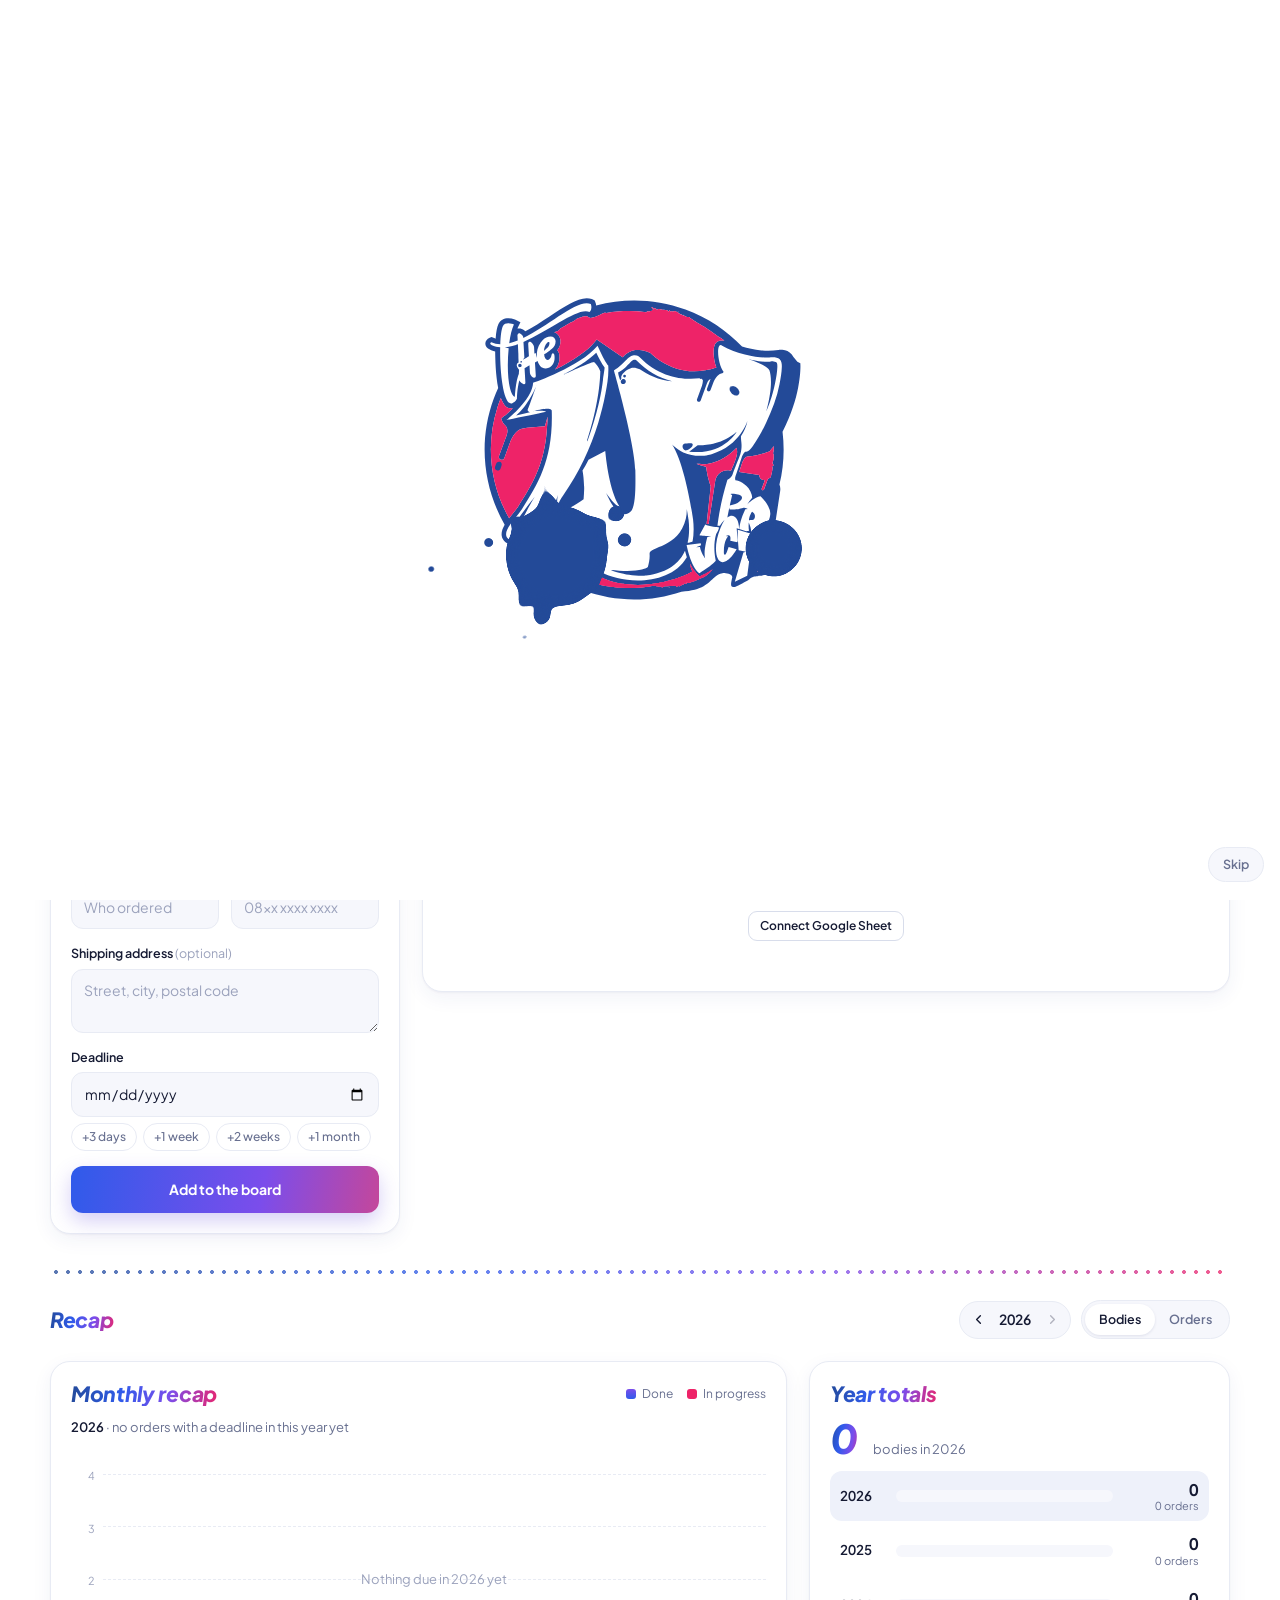
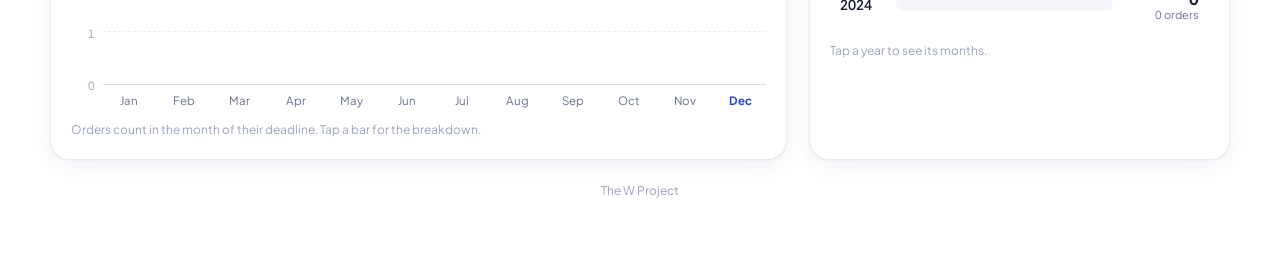
==== index.html @ 20bd69a1 "W Project POS v1.4: site, icons, Netlify forwarding function Co-Authored-By: Claude Opus 5.5 <norepl" ====
<!doctype html>
<html lang="en">
<head>
<meta charset="utf-8">
<meta name="viewport" content="width=device-width,initial-scale=1,viewport-fit=cover">
<title>W Project POS</title>
<meta name="theme-color" content="#FFFFFF">
<meta name="apple-mobile-web-app-capable" content="yes">
<meta name="apple-mobile-web-app-title" content="W Project">
<link rel="apple-touch-icon" href="icon-180.png">
<link rel="icon" type="image/png" href="icon-180.png">
<link rel="manifest" href="manifest.webmanifest">
<link rel="preconnect" href="https://fonts.googleapis.com">
<link rel="preconnect" href="https://fonts.gstatic.com" crossorigin>
<link rel="stylesheet" href="https://fonts.googleapis.com/css2?family=Plus+Jakarta+Sans:ital,wght@0,400;0,500;0,600;0,700;0,800;1,700;1,800&display=swap">
<script>
(function () {
  try {
    var d = new Date(), k = d.getFullYear() + '-' + (d.getMonth() + 1) + '-' + d.getDate();
    var reduce = window.matchMedia && matchMedia('(prefers-reduced-motion: reduce)').matches;
    if (!reduce && localStorage.getItem('wpos-intro') !== k) document.documentElement.classList.add('intro-on');
  } catch (e) {}
})();
</script>
<style>
/* Layout: clean white workspace. Big logo + gradient title, sticky paint-brush sub-menu, stats, ticket form beside the queue, dotted break, recap */
:root{
  --bg:#FFFFFF; --surface:#FFFFFF; --soft:#F6F7FC; --soft-2:#EEF1FA; --line:#E8EBF4; --line-2:#D8DDEB;
  --text:#151A33; --muted:#687090; --faint:#9BA2BC;
  --navy:#234A98; --blue:#2F5BEA; --violet:#7B4DEB; --pink:#EE2368; --tosca:#12A594; --yellow:#E8A50C;
  --blue-soft:#EDF2FF; --violet-soft:#F2EDFE; --pink-soft:#FDECF2; --tosca-soft:#E3F6F2; --yellow-soft:#FFF5DB;
  --blue-text:#2149C4; --violet-text:#5A31C7; --pink-text:#BE1A50; --tosca-text:#0A766B; --yellow-text:#835800;
  --grad:linear-gradient(100deg,#234A98 0%,#2F5BEA 34%,#7B4DEB 66%,#EE2368 100%);
  --grad-btn:linear-gradient(100deg,#2F5BEA 0%,#7B4DEB 62%,#C4479B 100%);
  --grad-bar:linear-gradient(180deg,#7B4DEB 0%,#2F5BEA 100%);
  --grad-pale:linear-gradient(90deg,#D3DCFB,#E0D6FB);
  --shadow:0 1px 2px rgba(22,32,84,.04),0 6px 20px rgba(36,56,140,.06);
  --shadow-lg:0 2px 6px rgba(22,32,84,.05),0 18px 44px rgba(36,56,140,.10);
  --tip-bg:#151A33; --tip-fg:#FFFFFF;
  --font:"Plus Jakarta Sans",system-ui,-apple-system,"Segoe UI",Roboto,"Helvetica Neue",Arial,sans-serif;
  --plot-h:210px; --nav-h:56px;
  color-scheme:light;
}
@media (max-width:560px){:root{--plot-h:180px}}

*,*::before,*::after{box-sizing:border-box}
[hidden]{display:none!important}
html{background:var(--bg);-webkit-text-size-adjust:100%}
html.intro-on body{overflow:hidden}
body{
  margin:0;background:var(--bg);color:var(--text);
  font-family:var(--font);font-size:14px;line-height:1.5;font-weight:400;
  padding-left:max(16px,env(safe-area-inset-left,0px));
  padding-right:max(16px,env(safe-area-inset-right,0px));
  padding-block:calc(24px + env(safe-area-inset-top,0px)) calc(64px + env(safe-area-inset-bottom,0px));
  -webkit-font-smoothing:antialiased;
}
body::before{content:"";position:fixed;inset:0 0 auto;height:env(safe-area-inset-top,0px);z-index:40;background:var(--bg)}
button,input,textarea{font:inherit;color:inherit}
:focus-visible{outline:2.5px solid var(--blue);outline-offset:2px}
.sr{position:absolute!important;width:1px;height:1px;overflow:hidden;clip:rect(0 0 0 0);white-space:nowrap}
.page{max-width:1180px;margin:0 auto;display:grid;gap:22px}

/* gradient headings */
.ttl{margin:0;font-weight:800;font-style:italic;letter-spacing:-.015em;line-height:1.12;color:var(--navy);display:inline-block;padding-right:.14em;text-wrap:balance}
@supports ((-webkit-background-clip:text) or (background-clip:text)){
  .ttl{background:var(--grad);-webkit-background-clip:text;background-clip:text;color:transparent;-webkit-text-fill-color:transparent}
}
h2.ttl,h3.ttl{font-size:21px}

/* ---------- header ---------- */
.top{display:grid;grid-template-columns:minmax(0,1fr) minmax(0,2fr);align-items:center;gap:16px clamp(16px,4vw,52px)}
.logo-btn{display:block;width:100%;max-width:400px;padding:0;border:0;background:none;cursor:pointer;justify-self:start;border-radius:24px}
.logo-btn svg{display:block;width:100%;height:auto;transition:transform .4s cubic-bezier(.2,1.4,.4,1)}
.logo-btn:hover svg{transform:rotate(-3deg) scale(1.02)}
html.intro-on .logo-btn svg{visibility:hidden}
.top-main{min-width:0;display:grid;gap:clamp(10px,2vw,20px);justify-items:start}
h1.title{margin:0;display:grid;justify-items:start;font-size:clamp(46px,9.2vw,116px)}
h1.title .ttl{font-size:1em;line-height:calc(.98em - 4px);letter-spacing:-.025em}
.today{font-size:13px;color:var(--muted)}

/* ---------- sub-menu with paint brush ---------- */
.subnav{position:sticky;top:env(safe-area-inset-top,0px);z-index:30;background:rgba(255,255,255,.92);-webkit-backdrop-filter:saturate(1.4) blur(10px);backdrop-filter:saturate(1.4) blur(10px);border-bottom:1px solid var(--line)}
.subnav-in{max-width:1180px;margin:0 auto;height:var(--nav-h);display:flex;align-items:center;justify-content:space-between;gap:12px}
.tabs{position:relative;display:flex;gap:6px;align-items:center;height:100%}
.tab{position:relative;z-index:1;display:inline-flex;align-items:center;height:100%;padding:0 12px;font-size:14.5px;font-weight:600;color:var(--muted);text-decoration:none;transition:color .2s}
.tab:hover{color:var(--text)}
.tab[aria-current="true"]{color:var(--text)}
.brush{position:absolute;left:0;bottom:7px;height:9px;width:0;pointer-events:none;transition:left .45s cubic-bezier(.3,1.2,.4,1),width .45s cubic-bezier(.3,1.2,.4,1)}
.brush svg{position:absolute;inset:0;width:100%;height:100%;overflow:visible}
.brush .stroke{clip-path:inset(0 0 0 0)}
.brush.paint .stroke{animation:wipe .5s cubic-bezier(.4,.1,.2,1) both}
@keyframes wipe{from{clip-path:inset(0 100% 0 0)}to{clip-path:inset(0 0 0 0)}}
.drip{position:absolute;left:66%;top:5px;width:4px;height:9px;border-radius:0 0 3px 3px;background:#8F49D6;transform-origin:top}
.drip::after{content:"";position:absolute;left:50%;bottom:-3px;width:7px;height:7px;margin-left:-3.5px;border-radius:50%;background:inherit}
.brush.paint .drip{animation:drip .9s .32s cubic-bezier(.5,0,.3,1.4) both}
@keyframes drip{0%{transform:scaleY(0);opacity:0}15%{opacity:1}100%{transform:scaleY(1);opacity:1}}
.splat-dot{position:absolute;width:4px;height:4px;border-radius:50%}
.brush.paint .splat-dot{animation:dot .5s .38s ease-out both}
@keyframes dot{0%{opacity:0;transform:scale(0)}60%{opacity:1;transform:scale(1.15)}100%{opacity:1;transform:scale(1)}}
.nav-right{display:flex;align-items:center;gap:6px}
.sync{display:inline-flex;align-items:center;gap:7px;font-size:12px;font-weight:500;color:var(--muted);background:var(--soft);border:1px solid var(--line);padding:6px 11px;border-radius:999px;white-space:nowrap;cursor:pointer}
.sync:hover{border-color:var(--line-2);color:var(--text)}
.sync i{width:7px;height:7px;border-radius:50%;background:var(--faint);flex:none}
.sync[data-s="ok"] i{background:var(--tosca)}
.sync[data-s="syncing"] i{background:var(--yellow);animation:blink 1s infinite}
.sync[data-s="offline"] i,.sync[data-s="pin"] i,.sync[data-s="setup"] i{background:var(--pink)}
@keyframes blink{50%{opacity:.3}}
.icon-btn{width:34px;height:34px;display:grid;place-items:center;border-radius:10px;border:0;background:transparent;color:var(--muted);cursor:pointer;transition:background .15s,color .15s}
.icon-btn svg{width:17px;height:17px;stroke:currentColor;fill:none;stroke-width:2;stroke-linecap:round;stroke-linejoin:round}
.icon-btn:hover{background:var(--blue-soft);color:var(--blue-text)}
@media (max-width:420px){.sync span{max-width:92px;overflow:hidden;text-overflow:ellipsis}.tab{padding:0 9px}}

section[id]{scroll-margin-top:calc(var(--nav-h) + env(safe-area-inset-top,0px) + 14px)}

/* ---------- stats ---------- */
.stats{display:grid;grid-template-columns:repeat(4,minmax(0,1fr));gap:14px}
.stat{background:var(--surface);border:1px solid var(--line);border-radius:16px;padding:14px 16px;display:flex;gap:12px;align-items:center;box-shadow:var(--shadow);min-width:0}
.ico{width:40px;height:40px;border-radius:12px;display:grid;place-items:center;flex:none}
.ico svg{width:19px;height:19px;stroke:currentColor;fill:none;stroke-width:2;stroke-linecap:round;stroke-linejoin:round}
.ico.b{background:var(--blue-soft);color:var(--blue-text)}
.ico.v{background:var(--violet-soft);color:var(--violet-text)}
.ico.y{background:var(--yellow-soft);color:var(--yellow-text)}
.ico.p{background:var(--pink-soft);color:var(--pink-text)}
.stat-txt{display:grid;min-width:0}
.stat .k{font-size:12.5px;color:var(--muted);white-space:nowrap;overflow:hidden;text-overflow:ellipsis}
.stat .v{font-size:24px;font-weight:700;line-height:1.2;font-variant-numeric:tabular-nums}
.stat.hot .v{color:var(--pink-text)}
@media (max-width:760px){.stats{grid-template-columns:repeat(2,minmax(0,1fr));gap:10px}.stat{padding:12px}.ico{width:34px;height:34px;border-radius:10px}.stat .v{font-size:21px}}

/* ---------- work area ---------- */
.work{display:grid;grid-template-columns:minmax(0,350px) minmax(0,1fr);gap:22px;align-items:start}
@media (max-width:980px){.work{grid-template-columns:minmax(0,1fr)}}
.panel{background:var(--surface);border:1px solid var(--line);border-radius:20px;padding:20px;box-shadow:var(--shadow)}

.ticket{display:grid;gap:15px;transition:border-color .2s,box-shadow .2s}
@media (min-width:981px) and (min-height:860px){.ticket{position:sticky;top:calc(var(--nav-h) + 16px + env(safe-area-inset-top,0px))}}
.ticket.editing{border-color:var(--violet);box-shadow:0 0 0 3px var(--violet-soft),var(--shadow-lg)}
.ticket-head{display:flex;justify-content:space-between;align-items:baseline;gap:10px}
.ticket-no{color:var(--faint);font-size:12.5px;font-variant-numeric:tabular-nums}
.field{display:grid;gap:6px;min-width:0}
.lbl{font-size:12.5px;font-weight:600;color:var(--text)}
.lbl em{font-style:normal;font-weight:400;color:var(--faint)}
.inp{width:100%;font-size:14px;color:var(--text);background:var(--soft);border:1px solid var(--line);border-radius:12px;padding:10px 12px;transition:border-color .15s,box-shadow .15s,background .15s}
.inp::placeholder{color:var(--faint)}
.inp:hover{border-color:var(--line-2)}
.inp:focus{outline:none;border-color:var(--blue);box-shadow:0 0 0 3px rgba(47,91,234,.14);background:var(--surface)}
textarea.inp{min-height:84px;resize:vertical}
textarea.inp.short{min-height:62px}
.pair{display:grid;grid-template-columns:minmax(0,1fr) minmax(0,1fr);gap:12px}
.pair.bq{grid-template-columns:minmax(0,1fr) auto}
.stepper{display:flex;align-items:center;border:1px solid var(--line);border-radius:12px;background:var(--soft);overflow:hidden;height:43px}
.stepper button{width:34px;height:100%;border:0;background:transparent;color:var(--blue-text);font-size:18px;font-weight:600;cursor:pointer;transition:background .15s}
.stepper button:hover{background:var(--blue-soft)}
.stepper input{width:38px;text-align:center;border:0;background:transparent;font-weight:600;font-size:15px;color:var(--text);-moz-appearance:textfield;appearance:textfield;padding:0}
.stepper input::-webkit-outer-spin-button,.stepper input::-webkit-inner-spin-button{-webkit-appearance:none;margin:0}
.stepper input:focus{outline:none}
.stepper:focus-within{border-color:var(--blue);box-shadow:0 0 0 3px rgba(47,91,234,.14);background:var(--surface)}
.quick{display:flex;flex-wrap:wrap;gap:6px}
.quick button{font-size:12px;font-weight:500;padding:4px 10px;border-radius:999px;border:1px solid var(--line);background:var(--surface);color:var(--muted);cursor:pointer;transition:all .15s}
.quick button:hover{border-color:var(--blue);color:var(--blue-text);background:var(--blue-soft)}
.form-error{margin:0;color:var(--pink-text);font-size:13px;font-weight:500}
.form-error:empty{display:none}
.form-actions{display:flex;gap:10px;align-items:center;flex-wrap:wrap}
.btn-main{position:relative;flex:1;font-weight:700;font-size:14px;color:#fff;background:var(--grad-btn);border:0;border-radius:12px;padding:13px 18px;cursor:pointer;box-shadow:0 8px 20px rgba(91,66,220,.26);transition:transform .15s,box-shadow .15s}
.btn-main::after{content:"";position:absolute;left:72%;top:100%;width:5px;height:0;border-radius:0 0 4px 4px;background:#A445C0;transition:height .35s cubic-bezier(.5,0,.3,1.4)}
.btn-main:hover{transform:translateY(-1px);box-shadow:0 12px 26px rgba(91,66,220,.32)}
.btn-main:hover::after{height:8px}
.btn-main:active{transform:translateY(1px)}
.btn-main:disabled{opacity:.45;cursor:not-allowed;transform:none;box-shadow:none}
.btn-ghost{border:1px solid var(--line);background:var(--surface);color:var(--muted);font-weight:600;border-radius:12px;padding:12px 16px;cursor:pointer}
.btn-ghost:hover{color:var(--text);border-color:var(--line-2)}

/* ---------- board ---------- */
.board{container-type:inline-size;display:grid;gap:14px;min-width:0}
.board-head{display:flex;flex-wrap:wrap;gap:10px 14px;align-items:center;justify-content:space-between}
.filters{display:flex;flex-wrap:wrap;gap:4px;background:var(--soft);border:1px solid var(--line);border-radius:999px;padding:3px}
.pill{font-size:12.5px;font-weight:600;padding:5px 12px;border-radius:999px;border:0;background:transparent;color:var(--muted);cursor:pointer;display:inline-flex;gap:6px;align-items:center;transition:all .2s}
.pill b{font-weight:600;font-variant-numeric:tabular-nums;font-size:11.5px;color:var(--faint)}
.pill:hover{color:var(--text)}
.pill[aria-pressed="true"]{background:var(--surface);color:var(--text);box-shadow:0 1px 3px rgba(22,32,84,.1)}
.pill[aria-pressed="true"] b{color:var(--blue-text)}
.pill.late-pill b{color:var(--pink-text)}
.search{position:relative;display:block}
.search svg{position:absolute;left:12px;top:50%;transform:translateY(-50%);width:16px;height:16px;stroke:var(--faint);fill:none;stroke-width:2;stroke-linecap:round}
.search .inp{padding-left:36px;padding-block:9px}
.banner{display:flex;flex-wrap:wrap;gap:8px 12px;align-items:center;justify-content:space-between;background:var(--violet-soft);border-radius:12px;padding:10px 14px;font-size:13px}
.banner p{margin:0}
.mini{font-size:12px;font-weight:600;padding:5px 11px;border-radius:9px;border:1px solid var(--line-2);background:var(--surface);color:var(--text);cursor:pointer}
.mini:hover{border-color:var(--violet)}
.mini.danger{background:var(--pink);color:#fff;border-color:var(--pink)}
.mini.plain{color:var(--muted)}

.list{list-style:none;margin:0;padding:0}
.row{position:relative;display:grid;grid-template-columns:28px 42px minmax(0,1fr) minmax(160px,220px) auto;grid-template-areas:"check qty main meta act";gap:8px 14px;align-items:center;padding:13px 6px;border-top:1px solid var(--line);border-radius:4px}
.row:first-child{border-top:0}
.row:hover{background:linear-gradient(90deg,var(--soft),transparent 85%)}
.row.enter{animation:rowIn .45s cubic-bezier(.2,1.1,.4,1) both}
@keyframes rowIn{from{opacity:0;transform:translateY(8px)}}
.row.is-late::before{content:"";position:absolute;left:-10px;top:22%;bottom:22%;width:3px;border-radius:3px;background:var(--pink)}
.cap{grid-area:check;position:relative;width:26px;height:26px;display:block;cursor:pointer}
.cap input{position:absolute;inset:0;margin:0;opacity:0;cursor:pointer;z-index:1}
.cap-ui{width:26px;height:26px;border-radius:50%;border:2px solid var(--line-2);background:var(--surface);display:grid;place-items:center;transition:border-color .2s,background .2s,transform .3s cubic-bezier(.2,1.6,.4,1)}
.cap-ui svg{width:14px;height:14px;stroke:#fff;stroke-width:3.2;stroke-linecap:round;stroke-linejoin:round;fill:none;stroke-dasharray:26;stroke-dashoffset:26}
.cap:hover .cap-ui{border-color:var(--blue);transform:scale(1.08)}
.cap input:checked + .cap-ui{background:var(--grad-btn);border-color:transparent}
.cap input:checked + .cap-ui svg{stroke-dashoffset:0}
.row.flash .cap-ui{animation:capPop .45s cubic-bezier(.2,1.6,.4,1)}
.row.flash .cap-ui svg{animation:draw .35s .05s ease both}
@keyframes capPop{0%{transform:scale(.7)}60%{transform:scale(1.15)}100%{transform:scale(1)}}
@keyframes draw{from{stroke-dashoffset:26}to{stroke-dashoffset:0}}
.cap input:focus-visible + .cap-ui{outline:2.5px solid var(--blue);outline-offset:3px}
.cap input:disabled{cursor:not-allowed}
.cap .sp{position:absolute;left:50%;top:50%;width:5px;height:5px;margin:-2.5px;border-radius:50%;pointer-events:none;animation:sp .55s cubic-bezier(.2,.8,.3,1) both}
@keyframes sp{0%{transform:translate(0,0) scale(.4);opacity:1}70%{opacity:1}100%{transform:translate(var(--dx),var(--dy)) scale(1);opacity:0}}
.qty{grid-area:qty;width:42px;height:38px;display:flex;align-items:center;justify-content:center;font-weight:600;font-size:14px;color:var(--blue-text);background:var(--blue-soft);border-radius:11px;font-variant-numeric:tabular-nums;transition:background .3s,color .3s}
.qty small{font-size:11px;font-weight:500;margin-right:1px;opacity:.75}
.row.is-done .qty{background:var(--tosca-soft);color:var(--tosca-text)}
.main{grid-area:main;min-width:0}
.body-name{font-weight:600;font-size:14.5px;line-height:1.35;overflow-wrap:anywhere}
.txt{background:linear-gradient(var(--faint),var(--faint)) no-repeat 0 55% / 0% 1.5px;transition:background-size .4s ease,color .3s}
.row.is-done .txt{background-size:100% 1.5px;color:var(--muted)}
.details{margin:2px 0 0;color:var(--muted);font-size:13px;white-space:pre-wrap;overflow-wrap:anywhere;max-width:62ch}
.row.is-done .details,.row.is-done .who{opacity:.7}
.meta{grid-area:meta;display:grid;gap:5px;min-width:0;justify-items:start}
.who{min-width:0;font-size:13px;line-height:1.35;display:flex;flex-wrap:wrap;gap:2px 8px;align-items:center}
.who .nm{font-weight:500;overflow-wrap:anywhere}
.who .ph{color:var(--muted);font-variant-numeric:tabular-nums;user-select:all;white-space:nowrap}
.addr{font-size:12px;color:var(--muted);line-height:1.4;display:-webkit-box;-webkit-line-clamp:2;-webkit-box-orient:vertical;overflow:hidden;overflow-wrap:anywhere}
.wa{font-size:10.5px;font-weight:700;color:var(--tosca-text);background:var(--tosca-soft);text-decoration:none;border-radius:6px;padding:1px 6px;line-height:1.5}
.wa:hover{background:var(--tosca);color:#fff}
.when{display:flex;flex-wrap:wrap;align-items:center;gap:4px 8px}
.chip{display:inline-flex;align-items:center;gap:5px;font-size:11.5px;font-weight:600;padding:2px 9px;border-radius:999px;white-space:nowrap}
.chip::before{content:"";width:6px;height:6px;border-radius:50%;background:currentColor}
.chip.late{background:var(--pink-soft);color:var(--pink-text)}
.chip.soon{background:var(--yellow-soft);color:var(--yellow-text)}
.chip.ok{background:var(--blue-soft);color:var(--blue-text)}
.chip.done{background:var(--tosca-soft);color:var(--tosca-text)}
.date{font-size:12px;color:var(--muted);font-variant-numeric:tabular-nums;white-space:nowrap}
.actions{grid-area:act;display:flex;gap:2px;justify-self:end;align-items:center}
.icon-btn.sm{width:32px;height:32px;color:var(--faint)}
.icon-btn.sm svg{width:16px;height:16px}
.icon-btn.del:hover{color:var(--pink-text);background:var(--pink-soft)}
.confirm{display:flex;gap:6px;align-items:center;font-size:12.5px;font-weight:500;white-space:nowrap}
@container (max-width:600px){
  .row{grid-template-columns:26px 40px minmax(0,1fr) auto;grid-template-areas:"check qty main main" "check qty meta act";gap:8px 12px;align-items:start}
  .cap{margin-top:6px}
  .meta{display:flex;flex-wrap:wrap;gap:6px 12px;align-items:center;align-self:center}
  .addr{flex-basis:100%}
  .actions{align-self:center}
  .row.is-late::before{left:-8px}
}
.empty{display:grid;justify-items:center;text-align:center;gap:8px;padding:36px 16px 30px}
.empty .ttl{font-size:19px}
.empty p{margin:0;color:var(--muted);font-size:13px;max-width:42ch}

/* dotted break */
.divider{height:4px;margin-block:14px 4px;background:var(--grad);opacity:.75;-webkit-mask:radial-gradient(circle,#000 1.7px,transparent 2.2px) 0 50%/12px 4px repeat-x;mask:radial-gradient(circle,#000 1.7px,transparent 2.2px) 0 50%/12px 4px repeat-x}

/* ---------- recap ---------- */
.recap-wrap{display:grid;gap:22px}
.recap-bar{display:flex;flex-wrap:wrap;gap:12px 18px;align-items:center;justify-content:space-between}
.recap-ctrl{display:flex;flex-wrap:wrap;gap:10px;align-items:center}
.yearpick{display:inline-flex;align-items:center;gap:2px;background:var(--soft);border:1px solid var(--line);border-radius:999px;padding:3px}
.yearpick output{font-size:14px;font-weight:600;min-width:4ch;text-align:center;font-variant-numeric:tabular-nums}
.yearpick button{width:30px;height:30px;border-radius:50%;border:0;background:transparent;color:var(--text);cursor:pointer;display:grid;place-items:center}
.yearpick button:hover:not(:disabled){background:var(--surface);box-shadow:0 1px 3px rgba(22,32,84,.1)}
.yearpick button:disabled{opacity:.3;cursor:default}
.yearpick svg{width:15px;height:15px;stroke:currentColor;stroke-width:2.2;fill:none;stroke-linecap:round;stroke-linejoin:round}
.seg{display:inline-flex;border:1px solid var(--line);border-radius:999px;padding:3px;background:var(--soft)}
.seg button{border:0;background:transparent;font-size:12.5px;font-weight:600;padding:6px 14px;border-radius:999px;color:var(--muted);cursor:pointer;transition:all .2s}
.seg button[aria-pressed="true"]{background:var(--surface);color:var(--text);box-shadow:0 1px 3px rgba(22,32,84,.1)}
.recap{display:grid;grid-template-columns:minmax(0,1.75fr) minmax(0,1fr);gap:22px}
@media (max-width:900px){.recap{grid-template-columns:minmax(0,1fr)}}
.recap .panel{display:grid;gap:12px;align-content:start;min-width:0}
.panel-head{display:flex;flex-wrap:wrap;gap:8px 14px;justify-content:space-between;align-items:center}
.legend{display:flex;gap:14px;font-size:12px;color:var(--muted)}
.legend span{display:inline-flex;gap:6px;align-items:center}
.sw{width:10px;height:10px;border-radius:3px;display:inline-block}
.sw.done{background:var(--grad-bar)}.sw.todo{background:var(--pink)}
.m-sum{margin:0;font-size:13px;color:var(--muted)}
.m-sum b{font-weight:600;color:var(--text)}
.note{margin:0;font-size:12px;color:var(--faint)}
.mwrap{container-type:inline-size}
.mchart{position:relative;display:grid;grid-template-columns:24px minmax(0,1fr);column-gap:8px;padding-top:26px}
.m-y{position:relative;height:var(--plot-h)}
.m-y span{position:absolute;right:0;transform:translateY(50%);font-size:11px;color:var(--faint);font-variant-numeric:tabular-nums;line-height:1}
.m-plot{position:relative;height:var(--plot-h);border-bottom:1px solid var(--line-2)}
.m-grid span{position:absolute;left:0;right:0;height:0;border-top:1px dashed var(--line)}
.m-cols{position:absolute;inset:0;display:grid;grid-template-columns:repeat(12,minmax(0,1fr));gap:4px}
.m-col{position:relative;border:0;background:transparent;padding:0;cursor:pointer;border-radius:10px 10px 0 0;transition:background .15s}
.m-col:hover,.m-col:focus-visible,.m-col.active{background:var(--soft)}
.m-col:focus-visible{outline-offset:-2px}
.m-stack{position:absolute;bottom:0;left:50%;transform:translateX(-50%);width:min(58%,30px);height:0;display:flex;flex-direction:column;border-radius:8px 8px 3px 3px;overflow:hidden;transition:height .8s cubic-bezier(.2,1.1,.35,1)}
.m-stack.zero{display:none}
.m-seg{width:100%;flex:none}
.m-seg.todo{background:var(--pink)}
.m-seg.done{background:var(--grad-bar)}
.m-seg.todo + .m-seg.done{border-top:2px solid var(--surface)}
.m-val{position:absolute;left:50%;bottom:0;transform:translate(-50%,-6px);font-size:12px;font-weight:600;line-height:1;color:var(--text);transition:bottom .8s cubic-bezier(.2,1.1,.35,1);pointer-events:none;white-space:nowrap;font-variant-numeric:tabular-nums}
.m-x{grid-column:2;display:grid;grid-template-columns:repeat(12,minmax(0,1fr));gap:4px;margin-top:8px}
.m-x > span{text-align:center;font-size:11.5px;color:var(--muted);line-height:1.4}
.m-x > span.now{color:var(--blue-text);font-weight:700}
.m-x .s{display:none}
@container (max-width:470px){.m-x .l{display:none}.m-x .s{display:inline}.m-val{font-size:11px}}
.m-empty{position:absolute;inset:0;display:grid;place-items:center;color:var(--faint);font-size:13px;text-align:center;padding:0 16px}
.tip{position:absolute;z-index:5;transform:translate(-50%,-100%);background:var(--tip-bg);color:var(--tip-fg);font-size:12px;line-height:1.45;padding:8px 11px;border-radius:10px;white-space:nowrap;pointer-events:none;box-shadow:0 10px 24px rgba(22,32,84,.2)}
.tip b{font-weight:600}
.y-big{display:flex;align-items:baseline;gap:10px;flex-wrap:wrap}
.y-big .ttl{font-size:40px;line-height:1}
.y-big span{color:var(--muted);font-size:13px}
.ychart{display:grid;gap:4px}
.yrow{display:grid;grid-template-columns:44px minmax(0,1fr) 74px;align-items:center;gap:12px;border:0;background:transparent;padding:9px 10px;border-radius:12px;cursor:pointer;text-align:left;transition:background .15s}
.yrow:hover{background:var(--soft)}
.yrow.sel{background:var(--soft-2)}
.y-label{font-size:13.5px;font-weight:600;font-variant-numeric:tabular-nums}
.y-track{position:relative;height:12px;background:var(--soft);border-radius:999px;overflow:hidden}
.y-bar{position:absolute;left:0;top:0;bottom:0;width:0;border-radius:999px;background:var(--grad-pale);transition:width .9s cubic-bezier(.2,1.05,.35,1)}
.yrow.sel .y-bar{background:var(--grad)}
.y-bar.zero{display:none}
.y-val{line-height:1.2;font-variant-numeric:tabular-nums;text-align:right}
.y-val b{display:block;font-size:16px;font-weight:700}
.y-val small{display:block;color:var(--muted);font-size:11px}

/* ---------- settings dialog ---------- */
dialog.settings{width:min(520px,calc(100% - 32px));max-height:calc(100% - 32px);border:0;border-radius:22px;padding:0;box-shadow:0 30px 80px rgba(22,32,84,.28);color:var(--text);background:var(--surface)}
dialog.settings::backdrop{background:rgba(21,26,51,.38);-webkit-backdrop-filter:blur(3px);backdrop-filter:blur(3px)}
.set-in{display:grid;gap:16px;padding:22px}
.set-head{display:flex;justify-content:space-between;align-items:center;gap:10px}
.set-status{display:grid;gap:4px;background:var(--soft);border-radius:12px;padding:12px 14px;font-size:13px}
.set-status b{font-weight:600}
.set-status .muted{color:var(--muted)}
.set-actions{display:flex;flex-wrap:wrap;gap:8px}
.set-actions .btn-main{flex:0 1 auto}
.set-sec{display:grid;gap:8px;border-top:1px solid var(--line);padding-top:14px}
.set-sec h3{margin:0;font-size:13px;font-weight:700}
.set-sec p{margin:0;font-size:12.5px;color:var(--muted)}
.set-row{display:flex;flex-wrap:wrap;gap:8px}

/* ---------- toast ---------- */
.toast{position:fixed;left:50%;bottom:calc(20px + env(safe-area-inset-bottom,0px));transform:translate(-50%,20px);opacity:0;background:var(--tip-bg);color:var(--tip-fg);padding:10px 18px;border-radius:999px;font-weight:500;font-size:13px;z-index:90;transition:transform .3s cubic-bezier(.2,1.3,.4,1),opacity .2s;pointer-events:none;max-width:calc(100% - 32px);text-align:center;box-shadow:0 10px 30px rgba(22,32,84,.25)}
.toast.show{opacity:1;transform:translate(-50%,0)}
footer{text-align:center;color:var(--faint);font-size:12px}

/* ---------- intro ---------- */
#intro{position:fixed;inset:0;z-index:100;background:var(--bg);display:none;place-items:center}
html.intro-on #intro{display:grid;animation:introBail .3s 7s forwards}
@keyframes introBail{to{opacity:0;visibility:hidden}}
#introSvg{width:min(78vw,60vh,470px);height:auto;overflow:visible;transform-origin:0 0}
#intro .skip{position:absolute;right:max(16px,env(safe-area-inset-right,0px));bottom:calc(18px + env(safe-area-inset-bottom,0px));font-size:12.5px;font-weight:600;color:var(--muted);background:var(--soft);border:1px solid var(--line);border-radius:999px;padding:7px 14px;cursor:pointer}
#intro .skip:hover{color:var(--text)}

@media (prefers-reduced-motion: reduce){
  *,*::before,*::after{animation-duration:.001ms!important;animation-iteration-count:1!important;transition-duration:.001ms!important}
}
</style>
</head>
<body>

<svg width="0" height="0" style="position:absolute" aria-hidden="true" focusable="false">
  <defs>
    <g id="lgB1" fill="#234A98"><path d="M73.8 114.4C74.1 113.7 74.2 113.4 74.2 113.4C74.1 113.5 74 113.9 73.8 114.4"/><path d="M325.8 142C327.3 138.4 328.6 135 329.9 131.6L330.1 131.1L330.1 130.9C332.5 124 334.3 117.4 335.5 111.1C336.8 104.7 337.8 98.9 338 93.2C338.1 89.8 337.5 88.7 337.1 88.4C336.9 88.2 335.8 87.3 333.9 87.2C332.4 87 332.1 87.1 330.6 87.2C330.2 87.3 329.6 87.4 328.9 87.5C321.8 88.2 306.7 84.7 306.7 84.7C326.7 91.1 329.2 96.6 329.3 96.9C331.7 104.1 332.3 117.1 326.3 140.2C326.1 140.8 326 141.4 325.8 142"/><path d="M50.4 126.2C50.4 126.2 51.2 109.3 54.7 101C54.8 100.5 54.8 100 54.8 99.4C54.9 98.3 55 97.2 55 96.2C54.4 95.7 53.8 95 53.4 94.2C52.9 93.5 52.6 92.7 52.5 91.9C52.4 91.1 52.5 90.4 52.8 89.7C53.1 89.1 53.7 88.6 54.5 88.3C54.3 85 54.2 81.8 54.2 78.5C54.1 76.9 53.9 72.5 53.7 68.3C53 68.5 52.3 68.8 51.6 69.1C48.8 70.1 46.2 70.7 43.7 71.1C43.7 71.1 43.7 71.1 43.7 71.1L43.7 71.1L39.4 72L43.6 72.6C41.3 95.3 43.1 122.7 50.4 126.2"/><path d="M298.9 235.2C297.2 232.8 290.2 231.7 286.6 232.4L288.5 233.7C288.5 233.7 287.3 238.7 285.9 245C294.6 243.8 301 238.3 298.9 235.2"/><path d="M307.7 260.8C307.7 260.8 312.6 262.2 313.4 257.8C314.2 253.4 310.2 251.8 310.2 251.8C310.2 251.8 306.7 257.2 306.9 261.7ZM307.7 260.8"/><path d="M167.8 106.9C166.5 107.7 166 109.4 166.8 110.7C167.6 112 169.3 112.4 170.6 111.6C171.9 110.8 172.4 109.1 171.6 107.8C170.8 106.5 169.1 106.1 167.8 106.9"/><path d="M250.7 178.9L241.3 186C279.1 190.6 293.4 164.2 293.4 164.2C274.4 181.1 250.7 178.9 250.7 178.9"/><path d="M55.9 93.4C57 93.4 57.8 92.6 57.8 91.5C57.7 90.5 56.9 89.7 55.9 89.7C54.8 89.7 54 90.6 54 91.6C54.1 92.7 54.9 93.5 55.9 93.4"/><path d="M57.3 88.5C57.8 88.4 58.2 88 58.2 87.5C58.2 87 57.8 86.6 57.3 86.6C56.8 86.6 56.4 87 56.4 87.5C56.4 88.1 56.8 88.5 57.3 88.5"/><path d="M85.4 72.8C86.7 71.5 88 70 88.2 68C88.3 67.3 88.5 66.4 87.7 66C86.9 65.6 86.3 66.2 85.8 66.7C83.4 69.1 82.5 72 82.3 75.6C83.5 74.5 84.5 73.8 85.4 72.8"/><path d="M54.6 271.7C54.6 264.8 72.6 234.5 72.6 234.5C69.7 239.1 65.5 243.1 52.1 262.5C40.5 279.5 49.2 280.2 49.2 280.2C51.6 281.6 64.2 281.8 64.2 281.8C56.1 280.5 54.6 275.8 54.6 271.7"/><path d="M129.8 174.9C141 144.1 145.3 121.6 146.9 107.9C146.9 108 146.9 108.1 146.9 108.2C147.4 102.6 148.8 95.8 148.7 93.9C145.8 90 142.3 83.1 139.6 77.6C130 86.7 116.6 94.8 103.9 101.3C103.9 101.3 106.9 99.9 111 97.8C107.2 99.9 104.4 101.3 103.9 101.3L104.6 101.4C104.6 101.4 133.2 88 137.1 87.9C139.2 89.6 141.9 93.2 144 97.8C143.7 110.3 141.5 136.4 129.5 173.4ZM129.8 174.9"/><path d="M64.8 139.1C66.2 136.8 72 118.9 73.8 114.4C71.8 118.9 63.1 137.7 51.8 146.3L66.8 142.8C66.8 142.8 63.2 141.8 64.8 139.1"/><path d="M245.3 178.5C245.4 176.1 240.9 177.2 238.5 177.1C236.1 177.1 234.1 177.7 234.1 180.1C234 182.5 235.9 185.1 238.3 184.6C241.6 183.8 245.2 180.9 245.3 178.5"/><path d="M171.4 104.4C172.1 104 172.3 103.1 171.9 102.4C171.4 101.7 170.5 101.5 169.8 101.9C169.1 102.3 168.9 103.2 169.3 103.9C169.7 104.6 170.7 104.9 171.4 104.4"/><path d="M183.5 85.8C183.4 85.8 182.7 85.4 181.9 85.3C180.7 85.2 179.5 85.8 178.5 86.7L178.5 86.7L178.4 86.7C177.6 87.4 176.8 88.2 176.3 88.8L176.2 89L176.1 89.1L174 91.2C168.8 97.3 163.6 99.2 163.6 99.2C163.5 101.7 165.9 107.9 165.9 107.9L167.1 105.9C167 105.1 166.8 103.7 167.2 103C167.6 102.2 168.1 101.4 168.6 100.7C172.9 95.6 178.9 94.1 179.2 94.1C181.5 93.8 184.2 94.2 187.3 95.8C194.7 100.9 208.4 108.6 222.8 108.8C222.8 108.8 222.8 108.8 222.8 108.8C208.1 105.1 194.9 97.5 183.5 85.8"/><path d="M34 197.2C32.4 196.6 30.6 197.5 30 199.1L28.7 202.5C28.1 204.2 29 205.9 30.6 206.5C32.2 207.1 34 206.3 34.6 204.7L35.8 201.2C36.4 199.6 35.6 197.8 34 197.2"/><path d="M321.9 313.2C321.2 313 320.8 312.2 321.1 311.5C321.3 310.8 322.1 310.4 322.8 310.7C323.5 310.9 323.9 311.7 323.6 312.4C323.4 313.1 322.6 313.5 321.9 313.2M317.1 317.7C315.9 317.3 315.3 315.9 315.7 314.7C316.2 313.5 317.5 312.8 318.7 313.3C320 313.7 320.6 315.1 320.1 316.3C319.7 317.5 318.3 318.2 317.1 317.7M316 300.8L307.1 296.1L308.2 297.7L305 321.9L291.4 328.6L300.8 296.6L303.7 295.8L295.6 294L294.8 283.1L294.6 271.5L302 273.7L308.4 275.7C308.4 277.6 308 280.7 308 280.7L319.1 279.2L326.8 281.7ZM277.8 307.1C270.3 306.8 267.5 289.6 275.7 269.7L275.7 269.7C276.9 266.8 278.6 263.2 280.2 260.9C280.2 260.9 277.6 263.2 275 267.3L273.4 267.2C273.4 267.2 273 267.4 272.4 267.3C273.2 260.2 275.8 241.2 283.2 217C283.2 217 287.6 214.5 288.9 211C291.3 204.5 295.1 195.3 297 190.1C297.2 189.6 297.4 189.2 297.5 188.7C299.5 182.5 298.6 176 298.6 176L298.6 176C298.3 173.2 298.1 170.7 298.1 169.1C301.3 164.5 304.1 158.9 305.3 152.3C305.3 152.3 297.4 179.7 266 188.8C266 188.8 249.9 193.9 234.9 187C230.8 184.9 227.5 182.4 225.4 180.6C225.4 180.6 225.3 180.5 225.2 180.4L225.2 180.5C223.5 178.9 222.5 177.9 222.5 177.9C237.1 199.9 245.6 259.9 245.6 259.9C246.7 269.2 246.4 277.3 245.1 284.4C243.6 285.1 241.8 285.7 239.7 285.8C241.4 278.4 241.8 270 240.7 260.5C240.6 259.9 239.9 255.5 238.8 248.9C238.8 250.1 238.7 252.2 238.5 254.9L237.7 259.5C237.7 259.4 237.8 259.3 237.8 259.2C237.7 259.3 237.7 259.5 237.7 259.5C229.5 292.6 197.2 289.1 198 298.3C198.4 302.8 197.4 308 196.1 312.4C194.4 314.2 181.6 319.2 154.8 315.3C154.8 315.3 169.5 322.2 191.4 321.9C191.3 321.9 191.1 321.9 191 321.9C191.4 321.9 191.8 321.9 192.2 321.9C192.9 321.8 193.6 321.8 194.3 321.7C194.3 321.7 194.3 321.7 194.3 321.7C195.7 321.6 197.1 321.4 198.5 321.1C208.8 319.5 220.2 315.5 228.7 306.8C232.1 303.3 234.8 299.3 236.8 294.7C237.4 297.2 238.1 299.5 238.8 301.7C219.1 335.2 165.3 329.8 145.6 318.3C143.6 317.2 141.7 315.8 140.1 314.2C134.5 309.1 130.2 302.1 127.8 295C126.1 289.8 125.5 284.1 125.2 278.7C125 275.4 124.9 272.1 124.9 268.8C111.9 274.2 84.4 284.2 58.7 284.5C22.6 284.9 51 260.1 57.9 249.3C76.5 220.1 92.5 193.6 90.8 140.9C90.8 140.9 90.6 135.9 70.3 141.8C70.3 141.8 81.9 140.2 84.6 142.3C75 144.4 56.1 148.4 41.3 151.3C41.3 151.3 69.4 129.3 70.4 110.5C70.4 110.5 122.2 92.7 141 69.9C141 69.9 148.9 87.6 152.7 91.5C152.7 91.5 152.7 91.6 152.7 91.6C153.4 101.7 151.6 112.2 149.7 122.1C147.7 132.9 145 143.7 141.8 154.3C133.2 182.2 120.5 209.5 103.6 233.4C100.3 238.1 98.3 241.9 97.6 244.8C95.5 240.5 97.9 233 97.9 233C89.8 251.6 101 250.8 101 250.8L101 250.8C103.2 250.8 106.2 249.8 110.2 247.7C115.7 244.8 121.2 241.3 125.7 238.1C125.9 233.7 126.5 229.2 126.3 224.8C125.8 215.1 125.6 213 124.5 206.7C126.7 203.2 128.9 199.3 131.1 194.9L149.4 185.4C151.8 210.7 158 238.4 166.6 247.9C159.2 244.8 150.2 231.1 150.2 231.1C162.9 259.7 172.7 255.7 176.7 252.1C182.5 248.1 182.8 228.4 182.4 206.5C181.9 176.3 158.9 97 158.9 97C163.4 95.1 172.5 85.7 172.5 85.7C180.4 76.1 186.9 82.2 186.9 82.2C208.9 104.7 234.2 107.7 252.7 105.7C253.3 106.1 253.9 106.4 254.2 106.3C255.3 106.1 255.4 106.8 255.4 106.8C255.4 106.8 256 107.3 256.4 107.5C256.4 110 255.9 112.3 255.4 113.8L250 128.6C249.6 129.7 250.2 130.9 251.3 131.3C252.4 131.7 253.6 131.1 254 130L260.9 111.1C262 108.1 263.6 106.9 264.8 106.5L260.9 117.2C260.5 118.3 261 119.5 262.1 119.9C263.2 120.3 264.4 119.7 264.8 118.6L268.1 109.8C269.4 106.6 272.1 101.7 276.5 100.4C278.2 100 278.8 99.5 278.8 99C279.1 98.9 279.2 98.8 279.2 98.8C272.2 89.2 270.9 66.2 277 69.6C297.4 81 321.7 83.5 329.1 82.8C332.6 82.4 337.8 82.1 340.6 84.8C342.8 87 343 90.5 342.9 93.4C342.7 99.6 341.6 105.9 340.4 112C337.7 126.7 332.1 140.9 325.7 154.3C321.5 163.2 316.8 172.1 311 180C307.2 185.3 304.6 186.4 302.8 186.1C301 187.2 299.1 191.8 299.1 191.8C296.6 199.4 293.3 209.8 292.2 212.6C291.5 214.6 291.7 216.2 292 217.3C293.2 217.5 294.5 217.8 295.7 218.2L295.7 218.2C296.1 218.4 307 222.2 309.9 233.2C310.2 234.4 310.3 235.5 310.4 236.4C307.4 239.8 304.7 244.2 304.7 244.2C306.1 242.5 308.8 240.3 310.2 239.2C310.2 239.2 310.2 239.2 310.2 239.2C313 237.1 316.2 235.3 319.5 234.8C319.5 234.8 331.4 245.5 330.2 255.3C329 265 324.3 266.4 317.7 266.1C317.7 266.1 321 276.4 320.8 279.2L319.7 279.2L319.6 279.2L318.9 279.2L309.3 279C309.4 278.3 309.5 277.2 309.5 276.1L309.5 276.1C309.5 275.5 309.5 274.9 309.4 274.2C309.4 274 309.4 273.9 309.4 273.9C309.4 273.9 309.4 273.9 309.4 273.9C309.2 271.2 308.5 267.5 306.7 263.6C306.7 263.6 306.1 269.4 307 272.8L303.8 273.3L296.3 270.8C296.6 266.9 297.9 259.6 302.9 249.2L306 249C306 249 303.5 247.9 301.5 247.5C301.5 247.5 301.6 247.5 301.6 247.5C301.4 247.5 301.2 247.6 301.1 247.6C301.1 247.6 294.3 250.1 285.7 249.3C285.6 248.5 285.5 247.8 285.4 247.1C284.7 250.7 283.9 254.6 283.2 258.1C289.7 253.1 296 258.2 296.1 270.8L293.4 269.9L294.6 283.4C294.4 284.1 294.3 284.7 294.1 285.4L286.4 283.7C286.4 283.7 288.3 275.2 281.6 278.5C281.6 278.5 283.2 278.8 284 279.1C284 279.1 279 283.4 279.4 297.3C279.4 297.3 280.4 304.2 284.6 290.5L293.4 293C293.4 293 285.6 307.3 277.8 307.1M269.9 218.3L262.7 265.4C261.7 265.4 261 265.3 260.5 265.1L265 224.2C264.1 221.5 263.2 218.9 262.5 216.1C261.5 212.1 260.6 207.4 259.9 202.7C254.1 201.6 248.5 199.1 248.5 199.1C254.4 200.1 259.1 199.7 261 199.5C275.8 197.1 286.4 189 293.3 181.7C293.6 183.9 295.5 186.9 290.9 198.1C289.4 201.7 288.1 204.9 287.2 206.9L285.7 206.7C278.2 205.5 271.1 210.7 269.9 218.3M252.4 319.4C242.6 311.1 238.6 288.3 238.6 288.3L254 286.3L254.4 288.6L249 290.8L253.2 290.6C254.3 297.2 258.9 303 258.9 303C256.6 296 261.3 279.5 261.3 279.5L265.6 278.4C260.6 278.8 252.6 277.5 252.6 277.5L259 265.9C262.7 268.3 274 269 274 269C274.2 271.5 270.8 276.7 270.8 276.7C266.8 291 270.6 305.4 270.6 305.4C268.6 309.5 252.4 319.4 252.4 319.4M255.1 324.5L253.5 325.1C253.2 325 252.9 324.8 252.4 324.5C252.3 325.1 252.1 325.5 251.9 325.8L246.8 327.9C245.3 328.3 243.3 328.9 240.7 330C238.1 329.5 238.1 329.5 237.9 329.2C237.8 329.2 237.8 329.2 237.7 329.2C237.7 329.2 237.7 329.2 237.7 329.2C237.8 329.3 237.9 329.4 238.1 329.5C238 330 238.8 330.5 238.4 331.1C237.4 331.3 237.1 330.2 236.3 330.3C235.5 330.4 235.9 331 235.5 331.6C234.3 331.6 233.8 331.6 233.7 331.5C233.7 331.5 233.7 331.5 233.6 331.5C233.2 332.7 231.8 332.8 231 333.6C230 333.7 229.9 333.4 230 332.9C229.5 333.4 228.7 333.7 227.7 333.7C227.6 334 227.3 334.3 226.9 334.4C227 334 227.3 333.7 227.7 333.6C227.1 332.1 219.8 333.6 214.7 333.4C213.1 333.3 211.2 336.2 211.2 334C206.8 333.5 204.3 333.2 203.3 332.9C203.2 332.9 203.1 333 203 333C202.8 333 202.6 333 202.4 333C176.9 337.6 149.9 335.7 123.7 326.1C102.6 318.4 84.3 306.5 69.2 291.7C78.6 291.5 89.3 289.9 101.3 287.1C103 286.7 103.1 286.7 104.3 286.3C110.5 284.8 114.6 283.4 118.9 282C119.3 286.8 120.9 292.4 122.6 297.3C125.3 305.4 130.6 312.8 136.7 318.5C138.6 320.3 140.8 321.3 143.1 322.7C143.4 322.8 143.6 323 143.9 323.1C143.9 323.1 155.3 329.4 167.8 330.7C168.3 330.8 168.7 330.8 169.1 330.9C171.3 331.2 173.6 331.5 175.8 331.7C183.4 332.4 190.8 332.2 197.8 331.3C209 330.2 222 326.6 225.6 325.5L225.6 325.5L226.5 325.2C232.2 323.5 238.8 321.1 245 317.4C242.6 312.6 242.6 308.8 242.6 308.8C243.7 312 246.1 315.5 246.8 316.3C246.8 316.3 246.8 316.3 246.8 316.3C250.1 320.6 252.8 322.6 252.8 322.6C252.8 322.6 259.3 321.1 267.1 315C267.1 315 261.8 322.5 255.1 324.5M219.6 334.8C219.4 334.7 219.2 334.6 219 334.5C219.1 334.5 219.2 334.3 219.3 334.4C220.1 334.6 219.8 334.6 219.6 334.8M130.1 337.1C130.1 337 130.3 337 130.4 336.9C130.5 337.1 130.5 337.3 130.6 337.4C130.4 337.6 130.3 337.8 130.1 337.1M44.1 258.9C23.8 223.2 17.9 179.6 31.2 137.8C31.2 137.7 31.2 137.7 31.2 137.7C31.2 137.7 31.2 137.7 31.2 137.7C31.6 136.5 32 135.3 32.4 134.1C32.5 133.7 32.5 133.3 32.8 133.2C32.9 132.7 33.1 132.2 33.3 131.7C33.8 130.1 34.4 128.6 35 127.1C37.1 132.6 39.8 136.8 43.4 138.1C44.9 138.6 46.5 138.7 48.1 138.4C44.2 142.3 40.6 145.5 38.2 147.3L35.3 149.6L36.6 153.1C36.8 153.6 37.7 155.5 40.1 157.7L40.1 157.7C40.1 157.7 44 160.7 41.3 168.2L33 190.8C32.4 192.4 33.3 194.2 34.9 194.8C36.5 195.4 38.3 194.5 38.9 192.9L45.6 174.5C47.6 169.8 51.6 162.7 58 160.8C65.2 159.8 75.2 158.7 83.3 158.3C85.1 152.8 86.3 147.6 86.3 147.6C86.2 151.6 85.7 158.8 85.6 159.3C83.4 199.9 68.9 222.7 53.7 246.6C52.5 248.4 50.5 250.8 48.4 253.4C47 255.2 45.5 257 44.1 258.9M34.3 71.6C27.7 71 23.8 68.8 23.5 68C23 66.7 24.6 66.2 24.6 66.2C27.7 67.6 30.9 68.3 34.4 68.4C34.7 59.2 35.7 51.8 37.2 48.5C39.7 43.3 47.9 46 49.3 46.7C47.1 51.4 45.3 58.8 44.2 67.3C47.2 66.5 50.4 65.5 53.5 64.2C53.4 61.8 53.3 59.7 53.2 58.8C53.2 57.8 53.4 57.1 54.1 56.7C54.7 56.2 55.5 56.2 56.4 56.7C56.8 56.9 57.2 57.2 57.6 57.6C58 57.9 58.3 58.3 58.7 58.8C59 59.2 59.2 59.7 59.4 60.2C59.6 60.6 59.6 61.1 59.6 61.5C88.3 47.5 119.8 17.7 133.6 24.2C135.7 30.3 132.1 33.1 132.1 33.1C120.2 27.4 89.6 52.7 59.8 65.8L60.8 83.1L59.1 85.4L63.2 83C63.7 82.7 64.2 82.4 64.7 82.1C65.2 81.9 65.6 81.7 65.8 81.5L65 68C65 67 65.2 66.3 65.8 65.9C66.4 65.5 67.1 65.5 67.8 65.9C68.8 66.6 69.6 67.4 70.3 68.5C71 69.5 71.3 70.4 71.4 71.4L71.8 78.4C72.1 78.4 72.3 78.3 72.6 78.1C72.7 78 73 77.9 73.3 77.8C73.6 80.8 74.6 83.2 74.6 83.2C74.4 82 74.4 79.3 74.5 77.6C74.5 77.6 74.5 77.6 74.5 77.6C75.1 72.2 77.4 67.7 81 63.7C83.3 61.3 86.2 60 89.5 59.9C92.4 59.8 94.9 61.8 95 64.8C95.2 68.5 93.5 71.3 90.7 73.6C90.2 74 89.6 74.4 89 75C89 75 85.2 78.2 82.5 79.3C82.5 81 82.9 82.4 83.7 83.8C84.7 85.7 86.8 86.1 88.4 84.6C89.1 84 89.6 83.1 90 82.3C90.5 81.3 90.6 78.6 91.9 78.3C92.4 78.2 92.9 78.5 93.2 79C93.5 79.4 93.6 79.9 93.7 80.4C94.2 83.7 93.9 87.2 92.2 90.1C90.5 93 87.3 95.1 84 94.9C79.3 94.7 76.6 90.9 75.3 86.6C74.3 87.1 73.3 87.7 72.4 88.2L73.3 102.7C73.3 103.8 73.1 104.6 72.5 104.9C71.9 105.2 71.3 105.1 70.5 104.7C70.1 104.5 69.6 104.2 69.2 103.9C68.8 103.5 68.4 103.1 68.1 102.6C67.8 102.2 67.5 101.7 67.3 101.2C67.1 100.7 66.9 100.2 66.9 99.8L66.4 91.4L61 94.5L61.9 110C62 111 61.8 111.7 61.3 111.9C60.9 112.1 60.3 112.1 59.6 111.8C59 111.6 58.3 111.2 57.7 110.7C57 110.2 56.6 109.8 56.2 109.4C55.8 108.8 55.6 108.3 55.3 107.7C52.6 118 52.7 127.9 52.7 127.9C52.7 127.9 51.2 131.7 47.6 133C37.9 136.4 33.7 98.3 34.3 71.6M265.2 105L265.2 105C265.2 105 265.3 104.9 265.3 104.9C265.3 105 265.3 105 265.2 105M132.4 39.2C132.4 39.3 132.4 39.5 132.5 39.5C138.3 39.2 143.8 35.7 147.2 34.3C148.6 33.6 149.9 33.7 150.6 34.1C164.9 31.7 179.6 31.3 194.4 33.2C195.2 32.7 196.1 31.7 197.2 32.8C197.2 32.9 197.2 32.9 197.2 33C197.2 33 197.3 32.9 197.3 32.9C197.3 32.8 197.5 32.7 197.7 32.6C197.7 32.6 197.7 32.6 197.7 32.6C197.8 32.4 197.8 32.2 197.9 32C198.7 32.2 198 31.7 200.5 31.8C200.5 31.3 200.5 30.9 200.5 30.4C200.7 30.5 201 30.6 201.2 30.7C201.2 30.6 201.2 30.6 201.2 30.6C202.4 30.3 202.9 30.5 202.4 29.8C202.4 29.8 202.4 29.8 202.4 29.8C202.3 29.8 202.2 29.7 201.8 29.5C198.1 27.6 200.9 28.2 201.1 27.7C201.8 28 202.1 28.6 202.2 29C202.3 29 202.4 29.1 202.8 29.2C205.3 29.1 204.6 28.7 206 30.8C208.4 28.4 208.5 30.6 217.3 31C219.1 32.5 219.2 32.4 219.2 32.8C219.2 32.8 219.3 32.8 219.3 32.8C219.4 32.8 219.4 32.8 219.4 32.8C219.3 32.7 219.2 32.6 219.1 32.5C219.4 32 219 31.4 219.6 31.1C220.4 31.3 220.2 32.2 220.8 32.5C221.5 32.8 221.5 32.1 222 31.8C222.9 32.3 223.3 32.4 223.3 32.6C223.4 32.6 223.4 32.6 223.4 32.6C224.2 31.8 225.3 32.3 226.3 32C227.1 32.3 227.1 32.6 226.8 32.9C227.4 32.7 228.1 32.7 228.8 33.2C229.1 32.9 229.4 32.8 229.8 32.9C229.5 33.2 229.2 33.3 228.9 33.2C228.8 34.6 235 36.3 238.9 38.4C240.1 39.1 242.8 37.6 241.9 39.3C245.2 41.4 247 42.6 247.7 43.2C247.8 43.2 247.9 43.2 248 43.2C251.2 45.6 259.9 49.9 262.4 52.3C262.8 52.6 267.9 56 270.6 58C270.6 58 270.5 57.9 270.5 57.9C271.3 58.1 272 58.5 272.2 59.4C272.2 59.4 272.2 59.4 272.2 59.4C272.2 59.4 272.2 59.4 272.2 59.4C272.3 59.4 272.3 59.4 272.3 59.4C273.8 60.2 275.4 61.1 277 62C277.8 62.8 278.9 63.6 280 64.4C279.3 64.3 278.7 64.2 278.1 64.2C277.4 64.1 276 64 274.6 64.4C272.7 64.8 271.1 66 270 67.8C269.6 68.6 269.2 69.4 268.9 70.4L268.7 71.1C267.3 77.2 268.5 86.6 271.2 93.9C261.1 97.3 251.1 98.6 241.4 97.8C215.6 95.5 199.8 78.8 199.6 78.6L198.8 77.8L197.7 77.4C193.8 75.9 190.2 74.9 186.9 74.7C182.1 74.2 179.1 75.2 177.6 75.9C174.5 76.9 171.5 79.1 168.8 82.3C168.7 82.4 168.6 82.5 168.4 82.7L140.1 63.2L137.1 66.7C133.5 71.1 128.5 75.4 122.8 79.4C122.8 79.3 122.8 79.2 122.8 79.2C113.4 86.1 103.3 91.8 94.4 96C95.3 95.1 96.2 94 96.9 92.8C99 89.1 99.8 84.4 99 79.6C98.9 78.6 98.6 77.3 97.7 76C97.5 75.6 97.2 75.3 96.9 75C99.4 72 100.6 68.5 100.4 64.6C100.2 60.3 97.6 56.7 93.6 55.2C93.9 55.1 94.2 54.9 94.6 54.9C95.7 53.8 97.9 54.7 100.4 50.7C101.9 50.5 110.3 45.1 111 44.7C110.4 44.9 114.8 43.9 118.3 40.5C120.3 39.6 122.2 38.8 123.9 38.4C123.9 38.4 124 38.3 124 38.3C126.4 37.6 128.4 37.5 129.8 38C129.8 38 131.6 38.8 132.4 39.2M235.7 35.4C235.8 35.5 235.9 35.7 236 35.8C235.9 35.9 235.8 35.9 235.7 35.9C235.2 35.4 235.4 35.5 235.7 35.4M328.3 186.1L329.2 185.8L330 185C331.4 183.6 333.1 181.5 334.6 179.4C334.5 179.8 334 180.1 334 182.1C334.4 184.2 333.6 186.1 333.2 188.1C333.5 188.3 333.9 188.5 333.9 188.7C334 191.5 334.3 194.4 333.1 197.1C331.7 200 334.5 200 333.8 201.2C333.3 201.8 331.7 201.8 332.4 202.7C333.2 203.7 332.1 209 330.8 213.8C330.7 214 330.6 214.2 330.4 214.4C330.3 214.5 330.3 214.5 330.2 214.6L330.2 214.6C330.2 214.6 330.2 214.6 330.1 214.6C329.7 214.9 329.3 215.1 328.9 215.1C328.2 215.5 327.5 216.3 326.9 217.8L323.4 227.5C323.1 228.2 322.3 228.5 321.6 228.3C320.9 228 320.6 227.3 320.8 226.6L323.8 218.6C323.9 218.1 324 217.6 324.2 217C323.3 217.1 322.4 217 321.5 216.7C319.4 215.9 318.1 213.8 318.1 211.6L296.3 208.3C297 205.8 298.1 202.5 299.3 198.8C299.5 198.2 302 190.7 306.2 191.3C315.2 191.1 326.8 186.7 328.3 186.1M320 305.9C320.4 306 320.6 306.5 320.5 306.9C320.3 307.3 319.8 307.5 319.4 307.4C319 307.2 318.8 306.8 319 306.4C319.1 305.9 319.6 305.7 320 305.9M328.4 312.4L341.1 229.2C341.5 226.7 341.2 224.3 340.3 222.1C345 202.8 346 183.3 343.7 164.3C353.6 145.2 358.4 128 360.7 116.3C363.5 101.8 363.3 92.6 363.3 92.2L363.2 89.1L360.5 87.9C359.4 87.1 356.4 83.4 354 79.9L353.8 79.6L353.6 79.4C351 76.5 347.5 74.8 343.5 74.5C341.4 74.3 339.7 74.6 339.1 74.7C333.1 75.5 326.9 75.7 320.6 75.1C312.6 74.5 305.3 72.7 299.3 70.9C282.6 53.3 261.6 39.2 237.3 30.3C204.6 18.4 170.7 17.6 139.5 25.8C139.3 24.7 139.1 23.6 138.6 22.4L137.9 20.3L135.9 19.4C135.5 19.2 135.1 19 134.7 18.8C123.2 14.6 107.6 25 87.9 38.1C79.3 43.7 70.5 49.6 61.9 54.2C61.6 54 61.4 53.8 61.2 53.6C60.5 53 59.9 52.5 59.2 52.1L59 51.9L58.7 51.8C58.4 51.7 58.2 51.6 57.9 51.5C56.3 50.9 54.7 50.8 53.2 51.2C53.5 50.4 53.8 49.7 54.2 49L56.5 44.1L51.6 41.8C51.3 41.7 50.9 41.5 50.4 41.3C42.3 38.4 35.2 40.3 32.4 46.2C30.9 49.3 29.9 54.7 29.3 62.2C29 62.1 28.7 62 28.4 61.9C27.9 61.7 27.4 61.5 26.9 61.3L24.9 60.3L22.8 61.1C19.1 62.4 17.2 66.3 18.4 69.8C18.9 71.2 20.2 73.3 25.2 75.1C26.3 75.5 27.5 75.9 28.8 76.2C28.9 84.5 29.3 101.9 32.1 116.2C30.4 120.1 28.7 124 27.2 128C9.9 175.3 15.9 225.5 39.2 266C36.6 270.6 35.1 275.1 36.2 279.4C36.8 281.9 38.7 285.3 43.8 287.4C47.5 289.1 52 290.3 56.9 291C74.6 311.6 97.6 328.1 124.9 338C161.1 351.3 199 350.9 232.9 339.5C232.9 339.5 232.9 339.5 232.9 339.5C256.5 338.1 262 330 269.3 323.7C274.2 319.5 278 318.9 280 319L283.1 319.5C290.1 320.9 288.4 324.5 288.4 324.5C287.3 329.9 285.9 334.9 290.3 334.4C293.5 334.1 300.7 329.4 306 326.8C312.3 321.3 313.4 323.5 317.6 322C317.6 322 318 322 318 322C324.8 322 327.3 319.3 328.4 312.4"/></g>
    <g id="lgP" fill="#EE2368"><path d="M229.4 330.7C229.4 330.7 229.4 330.7 229.4 330.7C229.4 330.8 229.4 330.8 229.4 330.8C229.4 330.8 229.4 330.8 229.4 330.7M267.1 315C266.9 315.2 266.6 315.4 266.3 315.6C266.2 315.6 266.2 315.6 266.2 315.6C265.9 315.8 265.5 316 265.2 316.2C265.1 316.2 265.1 316.2 265.1 316.3C265.1 316.3 265.1 316.3 265.1 316.3C264.4 316.7 263.6 317.1 262.7 317.5C262.7 317.6 262.7 317.6 262.7 317.6C261.9 318 261 318.5 260.1 318.9C260.1 318.9 260.1 318.9 260.1 318.9L260.1 318.9C256.4 320.8 252.8 322.6 252.8 322.6C252.8 322.6 250.1 320.6 246.8 316.3C246.8 316.3 246.8 316.3 246.8 316.3C246.6 316.1 246.3 315.6 245.9 315C244.9 313.5 243.4 311.1 242.6 308.8C242.6 308.8 242.6 309 242.6 309.5C242.6 309.5 242.6 309.6 242.6 309.7C242.7 309.9 242.7 310.1 242.7 310.3C242.7 310.4 242.7 310.5 242.8 310.6C242.8 310.9 242.8 311.1 242.9 311.3C242.9 311.5 242.9 311.6 243 311.8C243 312 243.1 312.3 243.2 312.6C243.2 312.8 243.3 313 243.4 313.2C243.4 313.5 243.5 313.8 243.6 314C243.7 314.3 243.8 314.5 243.9 314.8C244 315.1 244.1 315.4 244.2 315.7C244.3 315.9 244.5 316.2 244.6 316.4C244.7 316.8 244.9 317.1 245 317.4C238.8 321.1 232.2 323.5 226.5 325.2L225.6 325.5L225.6 325.5C225.4 325.6 225.1 325.7 224.8 325.8C220.7 326.9 209.9 329.9 199.9 331.1C199.2 331.1 198.5 331.2 197.8 331.3C190.8 332.2 183.4 332.4 175.8 331.7C173.6 331.5 171.3 331.2 169.1 330.9C168.7 330.8 168.3 330.8 167.8 330.7C166.2 330.5 164.7 330.3 163.2 330C159.4 329.3 155.9 328.2 152.9 327.1C149.9 326 147.4 324.9 145.9 324.1C145.2 323.8 144.8 323.6 144.4 323.4C144.1 323.2 143.9 323.1 143.9 323.1C143.6 323 143.4 322.8 143.1 322.7C142.5 322.3 141.9 322 141.4 321.7C139.7 320.7 138.1 319.8 136.7 318.5C130.6 312.8 125.3 305.4 122.6 297.3C120.9 292.4 119.3 286.8 118.9 282C118.4 282.2 117.9 282.4 117.3 282.5C113.6 283.7 109.8 284.9 104.3 286.3C103.4 286.6 103.1 286.7 102.3 286.9C102.1 286.9 101.8 287 101.3 287.1C89.3 289.9 78.6 291.5 69.2 291.7C75.3 297.7 82 303.2 89.2 308.2C92.6 310.6 96.2 312.8 99.8 315C100.6 315.4 101.3 315.8 102 316.2C106.5 318.7 111.1 321 115.9 323.1C118.5 324.2 121.1 325.2 123.7 326.1C148.2 335.1 173.5 337.3 197.6 333.7C199.2 333.5 200.8 333.2 202.4 333C202.6 333 202.8 333 203 333C203.1 333 203.2 332.9 203.3 332.9C204.3 333.2 206.8 333.5 211.2 334C211.2 334.6 211.3 334.8 211.5 334.8C212.1 334.9 213.5 333.3 214.7 333.4C219.2 333.6 225.3 332.5 227.2 333.2C227.5 333.3 227.7 333.5 227.7 333.6C227.3 333.7 227 334 226.9 334.4C227.3 334.3 227.6 334 227.7 333.7C228.7 333.7 229.5 333.4 230 332.9C229.9 333.2 229.9 333.5 230.4 333.6C230.5 333.6 230.8 333.6 231 333.6C231.8 332.8 233.2 332.7 233.6 331.5C233.7 331.5 233.7 331.5 233.7 331.5C233.7 331.5 233.8 331.5 233.9 331.5C234.1 331.6 234.6 331.6 235.5 331.6C235.9 331 235.5 330.4 236.3 330.3C236.4 330.3 236.5 330.3 236.6 330.3C237 330.4 237.3 330.9 237.8 331.1C237.9 331.1 238.1 331.2 238.4 331.1C238.6 330.8 238.5 330.5 238.4 330.3C238.4 330.3 238.4 330.3 238.4 330.3C238.2 330 238 329.7 238.1 329.5C237.9 329.4 237.8 329.3 237.7 329.2C237.7 329.2 237.7 329.2 237.7 329.2C237.8 329.2 237.8 329.2 237.9 329.2C238 329.4 238 329.4 238.4 329.5C238.7 329.6 239.4 329.8 240.7 330C243.3 328.9 245.3 328.3 246.8 327.9L251.9 325.8C252.1 325.5 252.3 325.1 252.4 324.5C252.3 324.3 252 324.2 251.7 324.1C251.8 324.1 252 324 252.1 323.9C252.1 324.1 252.3 324.3 252.4 324.5C252.9 324.8 253.2 325 253.5 325.1L255.1 324.5C255.7 324.3 256.3 324.1 256.9 323.8C259.9 322.5 262.5 320.2 264.3 318.3C264.7 317.9 265.1 317.5 265.4 317.1C265.7 316.8 265.9 316.5 266.1 316.2C266.4 315.9 266.7 315.6 266.8 315.4C267 315.2 267.1 315 267.1 315"/><path d="M48.4 253.4C50.5 250.8 52.5 248.4 53.7 246.6C68.9 222.7 83.4 199.9 85.6 159.3C85.7 158.8 86.2 151.6 86.3 147.6C86.3 147.6 85.1 152.8 83.3 158.3C75.2 158.7 65.2 159.8 58 160.8C51.6 162.7 47.6 169.8 45.6 174.5L38.9 192.9C38.3 194.5 36.5 195.4 34.9 194.8C33.3 194.2 32.4 192.4 33 190.8L41.3 168.2C44 160.7 40.1 157.7 40.1 157.7L40.1 157.7C37.7 155.5 36.8 153.6 36.6 153.1L35.3 149.6L38.2 147.3C40.6 145.5 44.2 142.3 48.1 138.4C46.5 138.7 44.9 138.6 43.4 138.1C39.8 136.8 37.1 132.6 35 127.1C34.4 128.6 33.8 130.1 33.3 131.7C33.1 132.2 32.9 132.7 32.8 133.2C32.5 133.3 32.5 133.7 32.4 134.1C32 135.3 31.6 136.5 31.2 137.7C31.2 137.7 31.2 137.7 31.2 137.7C31.2 137.7 31.2 137.7 31.2 137.8C17.9 179.6 23.8 223.2 44.1 258.9C45.5 257 47 255.2 48.4 253.4"/><path d="M219.3 334.4C219.2 334.3 219.1 334.5 219 334.5C219.2 334.6 219.4 334.7 219.6 334.8C219.8 334.6 220.1 334.6 219.3 334.4"/><path d="M285.7 206.7L287.2 206.9C288.1 204.9 289.4 201.7 290.9 198.1C295.5 186.9 293.6 183.9 293.3 181.7C286.4 189 275.8 197.1 261 199.5C259.1 199.7 254.4 200.1 248.5 199.1C248.5 199.1 254.1 201.6 259.9 202.7C260.6 207.4 261.5 212.1 262.5 216.1C263.2 218.9 264.1 221.5 265 224.2L260.5 265.1C261 265.3 261.7 265.4 262.7 265.4L269.9 218.3C271.1 210.7 278.2 205.5 285.7 206.7"/><path d="M237.9 329.2C238.1 329.5 238.1 329.5 240.7 330C243.3 328.9 245.3 328.3 246.8 327.9L251.9 325.8C252.1 325.5 252.3 325.1 252.5 324.5C252.9 324.8 253.2 325 253.5 325.1L255.1 324.5C261.8 322.5 267.1 315 267.1 315C259.3 321.1 252.8 322.6 252.8 322.6C252.8 322.6 250.1 320.6 246.8 316.3C246.8 316.3 246.8 316.3 246.8 316.3C246.1 315.5 243.7 312 242.6 308.8C242.6 308.8 242.6 312.6 245 317.4C238.8 321.1 232.2 323.5 226.5 325.2L225.6 325.5L225.6 325.5C222 326.6 209 330.2 197.8 331.3C190.8 332.2 183.4 332.4 175.8 331.7C173.6 331.5 171.3 331.2 169.1 330.9C168.7 330.8 168.3 330.8 167.8 330.7C155.3 329.4 143.9 323.1 143.9 323.1C143.6 323 143.4 322.8 143.1 322.7C140.8 321.3 138.6 320.3 136.7 318.5C130.6 312.8 125.3 305.4 122.6 297.3C120.9 292.4 119.3 286.8 118.9 282C114.6 283.4 110.5 284.7 104.3 286.3C103.1 286.7 103 286.7 101.3 287.1C89.3 289.9 78.6 291.5 69.2 291.7C84.3 306.5 102.6 318.4 123.7 326.1C149.9 335.7 176.9 337.6 202.4 333C202.6 333 202.8 333 203 333C203.1 333 203.2 332.9 203.3 332.9C204.3 333.2 206.8 333.5 211.2 334C211.2 336.2 213.1 333.3 214.7 333.4C219.8 333.6 227.1 332.1 227.7 333.6C227.3 333.7 227 334 226.9 334.4C227.3 334.3 227.6 334 227.7 333.7C228.7 333.7 229.5 333.4 230 332.9C229.9 333.4 230 333.7 231 333.6C231.8 332.8 233.2 332.7 233.6 331.5C233.7 331.5 233.7 331.5 233.7 331.5C233.8 331.6 234.3 331.6 235.5 331.6C235.9 331 235.5 330.4 236.3 330.3C237.1 330.2 237.4 331.3 238.4 331.1C238.8 330.5 238 330 238.1 329.5C237.9 329.4 237.8 329.3 237.7 329.2C237.7 329.2 237.7 329.2 237.7 329.2C237.8 329.2 237.8 329.2 237.9 329.2"/><path d="M197.2 33C197.2 32.9 197.2 32.9 197.2 32.8C196.1 31.7 195.2 32.7 194.4 33.2C179.6 31.3 164.9 31.7 150.6 34.1C149.9 33.7 148.6 33.6 147.2 34.3C143.8 35.7 138.3 39.2 132.5 39.5C132.4 39.5 132.4 39.3 132.4 39.2C131.6 38.8 129.8 38 129.8 38C128.4 37.5 126.4 37.6 124 38.3C124 38.3 123.9 38.4 123.9 38.4C122.2 38.8 120.3 39.6 118.3 40.5C114.8 43.9 110.4 44.9 111 44.7C110.3 45.1 101.9 50.5 100.4 50.7C97.9 54.7 95.7 53.8 94.6 54.9C94.2 54.9 93.9 55.1 93.6 55.2C97.6 56.7 100.2 60.3 100.4 64.6C100.6 68.5 99.4 72 96.9 75C97.2 75.3 97.5 75.6 97.7 76C98.6 77.3 98.9 78.6 99 79.6C99.8 84.4 99 89.1 96.9 92.8C96.2 94 95.3 95.1 94.4 96C103.3 91.8 113.4 86.1 122.8 79.2C122.8 79.2 122.8 79.3 122.8 79.4C128.5 75.4 133.5 71.1 137.1 66.7L140.1 63.2L168.4 82.7C168.6 82.5 168.7 82.4 168.8 82.3C171.5 79.1 174.5 76.9 177.6 75.9C179.1 75.2 182.1 74.2 186.9 74.7C190.2 74.9 193.8 75.9 197.7 77.4L198.8 77.8L199.6 78.6C199.8 78.8 215.6 95.5 241.4 97.8C251.1 98.6 261.1 97.3 271.2 93.9C268.5 86.6 267.3 77.2 268.7 71.1L268.9 70.4C269.2 69.4 269.6 68.6 270 67.8C271.1 66 272.7 64.8 274.6 64.4C276 64 277.4 64.1 278.1 64.2C278.7 64.2 279.3 64.3 280 64.4C278.9 63.6 277.8 62.8 277 62C275.4 61.1 273.8 60.2 272.3 59.4C272.3 59.4 272.3 59.4 272.2 59.4C272.2 59.4 272.2 59.4 272.2 59.4C272.2 59.4 272.2 59.4 272.2 59.4C272 58.5 271.3 58.1 270.5 57.9C270.5 57.9 270.6 58 270.6 58C267.9 56 262.8 52.6 262.4 52.3C259.9 49.9 251.2 45.6 248 43.2C247.9 43.2 247.8 43.2 247.7 43.2C247 42.6 245.2 41.4 241.9 39.3C242.8 37.6 240.1 39.1 238.9 38.4C235 36.3 228.8 34.6 228.9 33.2C229.2 33.3 229.5 33.2 229.8 32.9C229.4 32.8 229.1 32.9 228.8 33.2C228.1 32.7 227.4 32.7 226.8 32.9C227.1 32.6 227.1 32.3 226.3 32C225.3 32.3 224.2 31.8 223.4 32.6C223.4 32.6 223.4 32.6 223.3 32.6C223.3 32.4 222.9 32.3 222 31.8C221.5 32.1 221.5 32.8 220.8 32.5C220.2 32.2 220.4 31.3 219.6 31.1C219 31.4 219.4 32.1 219.1 32.5C219.2 32.6 219.3 32.7 219.4 32.8C219.4 32.8 219.4 32.8 219.3 32.8C219.3 32.8 219.2 32.8 219.2 32.8C219.2 32.4 219.1 32.5 217.3 31C208.5 30.6 208.4 28.4 206 30.8C204.6 28.7 205.3 29.1 202.8 29.2C202.4 29.1 202.3 29 202.2 29C202.1 28.6 201.8 28 201.1 27.7C200.9 28.2 198.1 27.6 201.8 29.5C202.2 29.7 202.3 29.8 202.4 29.8C202.4 29.8 202.4 29.8 202.4 29.8C202.9 30.5 202.4 30.3 201.2 30.6C201.2 30.6 201.2 30.6 201.2 30.7C201 30.6 200.7 30.5 200.5 30.4C200.5 30.9 200.5 31.3 200.5 31.8C198 31.7 198.7 32.2 197.9 32C197.8 32.2 197.8 32.4 197.7 32.6C197.7 32.6 197.7 32.6 197.7 32.6C197.5 32.7 197.3 32.8 197.3 32.9C197.3 32.9 197.2 33 197.2 33"/><path d="M334.6 179.4C333.1 181.5 331.4 183.6 330 185L329.2 185.8L328.3 186.1C326.8 186.7 315.2 191.1 306.2 191.3C302 190.7 299.5 198.2 299.3 198.8C298.1 202.5 297 205.8 296.3 208.3L318.1 211.6C318.1 213.8 319.4 215.9 321.5 216.7C322.4 217 323.3 217.1 324.2 217C324 217.6 323.9 218.1 323.8 218.6L320.8 226.6C320.6 227.3 321 228 321.6 228.3C322.3 228.5 323.1 228.2 323.4 227.5L326.9 217.8C327.5 216.3 328.2 215.5 328.9 215.1C329.3 215.1 329.7 214.9 330.1 214.6C330.2 214.6 330.2 214.6 330.2 214.6L330.2 214.6C330.3 214.5 330.3 214.5 330.4 214.4C330.6 214.2 330.7 214 330.8 213.8C332.1 209 333.2 203.7 332.4 202.7C331.7 201.8 333.3 201.8 333.8 201.2C334.5 200 331.7 200 333.1 197.1C334.3 194.4 334 191.5 333.9 188.7C333.9 188.5 333.5 188.3 333.2 188.1C333.6 186.1 334.4 184.2 334 182.1C334 180.1 334.5 179.8 334.6 179.4"/><path d="M320.5 306.9C320.6 306.5 320.4 306 320 305.9C319.6 305.7 319.1 305.9 319 306.4C318.8 306.8 319 307.2 319.4 307.4C319.8 307.5 320.3 307.3 320.5 306.9"/><path d="M318.7 313.3C317.5 312.8 316.2 313.5 315.7 314.7C315.3 315.9 315.9 317.3 317.1 317.7C318.3 318.2 319.7 317.5 320.1 316.3C320.6 315.1 320 313.7 318.7 313.3"/><path d="M323.6 312.4C323.9 311.7 323.5 310.9 322.8 310.7C322.1 310.4 321.3 310.8 321.1 311.5C320.8 312.2 321.2 313 321.9 313.2C322.6 313.5 323.4 313.1 323.6 312.4"/></g>
    <g id="lgB2" fill="#234A98"><path d="M34.6 204.7C34 206.3 32.2 207.1 30.6 206.5C29 205.9 28.1 204.2 28.7 202.5L30 199.1C30.6 197.5 32.4 196.6 34 197.2C35.6 197.8 36.4 199.6 35.8 201.2ZM34.6 204.7"/></g>
    <linearGradient id="brushGrad" x1="0" x2="1" y1="0" y2="0">
      <stop offset="0" stop-color="#234A98"/><stop offset=".35" stop-color="#2F5BEA"/><stop offset=".68" stop-color="#7B4DEB"/><stop offset="1" stop-color="#EE2368"/>
    </linearGradient>
  </defs>
</svg>

<div id="intro" aria-hidden="true">
  <svg id="introSvg" viewBox="-70 -70 515 508">
    <defs>
      <filter id="goo" filterUnits="userSpaceOnUse" x="-70" y="-70" width="515" height="508" color-interpolation-filters="sRGB">
        <feGaussianBlur stdDeviation="6"/>
        <feColorMatrix values="1 0 0 0 0  0 1 0 0 0  0 0 1 0 0  0 0 0 24 -10"/>
      </filter>
      <mask id="mkP" maskUnits="userSpaceOnUse" x="-70" y="-70" width="515" height="508"><g id="mkPg" filter="url(#goo)" fill="#fff"></g></mask>
      <mask id="mkB" maskUnits="userSpaceOnUse" x="-70" y="-70" width="515" height="508"><g id="mkBg" filter="url(#goo)" fill="#fff"></g></mask>
    </defs>
    <rect id="introBox" x="0" y="0" width="375.276" height="367.89" fill="none"/>
    <g mask="url(#mkB)"><use href="#lgB1"/></g>
    <g id="looseP" filter="url(#goo)" fill="#EE2368"></g>
    <g mask="url(#mkP)"><use href="#lgP"/></g>
    <g mask="url(#mkB)"><use href="#lgB2"/></g>
    <g id="looseB" filter="url(#goo)" fill="#234A98"></g>
  </svg>
  <button class="skip" id="skipIntro" type="button">Skip</button>
</div>

<div class="page">
  <header class="top">
    <button class="logo-btn" id="logoBtn" type="button" aria-label="Play the intro again">
      <svg id="hdrLogo" viewBox="0 0 375.276 367.89" width="375" height="368" role="img" aria-label="The W Project logo"><use href="#lgB1"/><use href="#lgP"/><use href="#lgB2"/></svg>
    </button>
    <div class="top-main">
      <h1 class="title"><span class="ttl">Order</span><span class="ttl">Board</span></h1>
      <span class="today" id="today"></span>
    </div>
  </header>

  <nav class="subnav" aria-label="Sections">
    <div class="subnav-in">
      <div class="tabs" id="tabs">
        <a class="tab" href="#orders" data-sec="orders" aria-current="true">Orders</a>
        <a class="tab" href="#recap" data-sec="recap">Recap</a>
        <span class="brush" id="brush" aria-hidden="true">
          <svg class="stroke" viewBox="0 0 120 16" preserveAspectRatio="none"><path fill="url(#brushGrad)" d="M4.5 6.2C16 3.6 34 4.4 52 3.4S92 2.6 114 3.9c3.6.4 5.4 2.6 4.7 5.2-.5 2-2.6 3-5.6 3.2-15 .9-33 .1-51 1.1S22 14.6 7.6 13.5C3.4 13.2.9 11.4 1 9.2c.1-1.6 1.4-2.6 3.5-3z"/></svg>
          <i class="drip"></i>
          <i class="splat-dot" style="left:calc(100% + 5px);top:-1px;background:#EE2368"></i>
          <i class="splat-dot" style="left:calc(100% + 11px);top:5px;width:3px;height:3px;background:#C4479B"></i>
          <i class="splat-dot" style="left:-8px;top:7px;width:3px;height:3px;background:#2F5BEA"></i>
        </span>
      </div>
      <div class="nav-right">
        <button class="sync" id="syncBtn" type="button" data-s="off"><i></i><span>Not connected</span></button>
        <button class="icon-btn" id="openSettings" type="button" aria-label="Settings" title="Settings">
          <svg viewBox="0 0 24 24"><circle cx="12" cy="12" r="3"/><path d="M19.4 15a1.7 1.7 0 0 0 .3 1.8l.1.1a2 2 0 1 1-2.8 2.8l-.1-.1a1.7 1.7 0 0 0-1.8-.3 1.7 1.7 0 0 0-1 1.5V21a2 2 0 1 1-4 0v-.1a1.7 1.7 0 0 0-1.1-1.5 1.7 1.7 0 0 0-1.8.3l-.1.1a2 2 0 1 1-2.8-2.8l.1-.1a1.7 1.7 0 0 0 .3-1.8 1.7 1.7 0 0 0-1.5-1H3a2 2 0 1 1 0-4h.1a1.7 1.7 0 0 0 1.5-1.1 1.7 1.7 0 0 0-.3-1.8l-.1-.1a2 2 0 1 1 2.8-2.8l.1.1a1.7 1.7 0 0 0 1.8.3H9a1.7 1.7 0 0 0 1-1.5V3a2 2 0 1 1 4 0v.1a1.7 1.7 0 0 0 1 1.5 1.7 1.7 0 0 0 1.8-.3l.1-.1a2 2 0 1 1 2.8 2.8l-.1.1a1.7 1.7 0 0 0-.3 1.8V9a1.7 1.7 0 0 0 1.5 1H21a2 2 0 1 1 0 4h-.1a1.7 1.7 0 0 0-1.5 1z"/></svg>
        </button>
      </div>
    </div>
  </nav>

  <section class="stats" aria-label="Quick look">
    <div class="stat">
      <span class="ico b" aria-hidden="true"><svg viewBox="0 0 24 24"><rect x="5" y="4" width="14" height="17" rx="2.5"/><path d="M9 4.5h6M9 10h6M9 14h6M9 18h3"/></svg></span>
      <span class="stat-txt"><span class="k">Open orders</span><span class="v" id="st-open">0</span></span>
    </div>
    <div class="stat">
      <span class="ico v" aria-hidden="true"><svg viewBox="0 0 24 24"><path d="m12 3 9 5-9 5-9-5z"/><path d="m3 13 9 5 9-5"/></svg></span>
      <span class="stat-txt"><span class="k">Bodies to paint</span><span class="v" id="st-bodies">0</span></span>
    </div>
    <div class="stat">
      <span class="ico y" aria-hidden="true"><svg viewBox="0 0 24 24"><rect x="3.5" y="5" width="17" height="15" rx="2.5"/><path d="M3.5 10h17M8 3v4M16 3v4"/></svg></span>
      <span class="stat-txt"><span class="k">Due this week</span><span class="v" id="st-week">0</span></span>
    </div>
    <div class="stat" id="st-late-wrap">
      <span class="ico p" aria-hidden="true"><svg viewBox="0 0 24 24"><circle cx="12" cy="13" r="8"/><path d="M12 9v4.5l2.5 1.5M5 4 2.5 6.5M19 4l2.5 2.5"/></svg></span>
      <span class="stat-txt"><span class="k">Running late</span><span class="v" id="st-late">0</span></span>
    </div>
  </section>

  <section class="work" id="orders" aria-label="Orders">
    <form class="panel ticket" id="orderForm" novalidate autocomplete="off">
      <div class="ticket-head">
        <h2 class="ttl" id="formTitle">New order</h2>
        <span class="ticket-no" id="ticketNo">Ticket #001</span>
      </div>
      <div class="pair bq">
        <div class="field">
          <label class="lbl" for="f-body">Body type</label>
          <input class="inp" id="f-body" name="body" list="bodyList" placeholder="e.g. Avante Mk.III" maxlength="80" required>
          <datalist id="bodyList"></datalist>
        </div>
        <div class="field">
          <span class="lbl" id="qtyLbl">Qty</span>
          <div class="stepper" role="group" aria-labelledby="qtyLbl">
            <button type="button" id="qtyMinus" aria-label="One less">−</button>
            <input id="f-qty" name="qty" type="number" inputmode="numeric" min="1" max="999" value="1" aria-labelledby="qtyLbl">
            <button type="button" id="qtyPlus" aria-label="One more">+</button>
          </div>
        </div>
      </div>
      <div class="field">
        <label class="lbl" for="f-details">Order details</label>
        <textarea class="inp" id="f-details" name="details" maxlength="1000" placeholder="Colors, finish, decals, anything the customer asked for"></textarea>
      </div>
      <div class="pair">
        <div class="field">
          <label class="lbl" for="f-name">Name</label>
          <input class="inp" id="f-name" name="name" maxlength="60" placeholder="Who ordered">
        </div>
        <div class="field">
          <label class="lbl" for="f-phone">Phone / WA</label>
          <input class="inp" id="f-phone" name="phone" type="tel" inputmode="tel" maxlength="24" placeholder="08xx xxxx xxxx">
        </div>
      </div>
      <div class="field">
        <label class="lbl" for="f-address">Shipping address <em>(optional)</em></label>
        <textarea class="inp short" id="f-address" name="address" maxlength="400" placeholder="Street, city, postal code"></textarea>
      </div>
      <div class="field">
        <label class="lbl" for="f-deadline">Deadline</label>
        <input class="inp" id="f-deadline" name="deadline" type="date" required>
        <div class="quick" aria-label="Quick deadline">
          <button type="button" data-days="3">+3 days</button>
          <button type="button" data-days="7">+1 week</button>
          <button type="button" data-days="14">+2 weeks</button>
          <button type="button" data-days="30">+1 month</button>
        </div>
      </div>
      <p class="form-error" id="formError" role="alert"></p>
      <div class="form-actions">
        <button class="btn-main" type="submit" id="submitBtn">Add to the board</button>
        <button class="btn-ghost" type="button" id="cancelEdit" hidden>Cancel</button>
      </div>
    </form>

    <div class="panel board" aria-labelledby="queueTitle">
      <div class="board-head">
        <h2 class="ttl" id="queueTitle">Paint queue</h2>
        <div class="filters" role="group" aria-label="Show">
          <button class="pill" type="button" data-filter="all" aria-pressed="true">All <b id="c-all">0</b></button>
          <button class="pill" type="button" data-filter="todo" aria-pressed="false">To do <b id="c-todo">0</b></button>
          <button class="pill late-pill" type="button" data-filter="late" aria-pressed="false">Late <b id="c-late">0</b></button>
          <button class="pill" type="button" data-filter="done" aria-pressed="false">Done <b id="c-done">0</b></button>
        </div>
      </div>
      <label class="search">
        <span class="sr">Search orders</span>
        <svg viewBox="0 0 24 24" aria-hidden="true"><circle cx="11" cy="11" r="7"/><path d="m20 20-4-4"/></svg>
        <input class="inp" id="q" type="search" placeholder="Search name, phone, body, address">
      </label>
      <div class="banner" id="connectNote" hidden>
        <p>Orders are saved on this device only. Connect your Google Sheet to sync them everywhere.</p>
        <button type="button" class="mini" data-open-settings>Connect</button>
      </div>
      <ol class="list" id="list"></ol>
      <div class="empty" id="empty"></div>
    </div>
  </section>

  <div class="divider" aria-hidden="true"></div>

  <section class="recap-wrap" id="recap" aria-labelledby="recapTitle">
    <div class="recap-bar">
      <h2 class="ttl" id="recapTitle">Recap</h2>
      <div class="recap-ctrl">
        <div class="yearpick" role="group" aria-label="Year">
          <button type="button" id="yPrev" aria-label="Previous year"><svg viewBox="0 0 24 24"><path d="m15 18-6-6 6-6"/></svg></button>
          <output id="yLabel" aria-live="polite">2026</output>
          <button type="button" id="yNext" aria-label="Next year"><svg viewBox="0 0 24 24"><path d="m9 18 6-6-6-6"/></svg></button>
        </div>
        <div class="seg" role="group" aria-label="Count by">
          <button type="button" data-metric="bodies" aria-pressed="true">Bodies</button>
          <button type="button" data-metric="orders" aria-pressed="false">Orders</button>
        </div>
      </div>
    </div>
    <div class="recap">
      <div class="panel" aria-labelledby="mTitle">
        <div class="panel-head">
          <h3 class="ttl" id="mTitle">Monthly recap</h3>
          <div class="legend"><span><i class="sw done"></i>Done</span><span><i class="sw todo"></i>In progress</span></div>
        </div>
        <p class="m-sum" id="mSum"></p>
        <div class="mwrap"><div class="mchart" id="mchart"></div></div>
        <p class="note">Orders count in the month of their deadline. Tap a bar for the breakdown.</p>
      </div>
      <div class="panel" aria-labelledby="yTitle">
        <div class="panel-head"><h3 class="ttl" id="yTitle">Year totals</h3></div>
        <div class="y-big" id="yBig"></div>
        <div class="ychart" id="ychart"></div>
        <p class="note">Tap a year to see its months.</p>
      </div>
    </div>
  </section>

  <footer>The W Project</footer>
</div>

<dialog class="settings" id="settings" aria-labelledby="setTitle">
  <form class="set-in" id="setForm" method="dialog" novalidate>
    <div class="set-head">
      <h2 class="ttl" id="setTitle">Settings</h2>
      <button class="icon-btn" type="button" id="closeSettings" aria-label="Close"><svg viewBox="0 0 24 24"><path d="M6 6l12 12M18 6 6 18"/></svg></button>
    </div>
    <div class="set-status" id="setStatus"></div>
    <div class="field">
      <label class="lbl" for="s-url">Google Sheets web app URL</label>
      <input class="inp" id="s-url" type="url" inputmode="url" placeholder="https://script.google.com/macros/s/…/exec" spellcheck="false">
    </div>
    <div class="field">
      <label class="lbl" for="s-pin">PIN</label>
      <input class="inp" id="s-pin" type="password" placeholder="Same PIN as in the Apps Script" autocomplete="off">
    </div>
    <p class="form-error" id="setError" role="alert"></p>
    <div class="set-actions">
      <button class="btn-main" type="button" id="saveConn">Save and connect</button>
      <button class="btn-ghost" type="button" id="syncNow">Sync now</button>
    </div>
    <div class="set-sec">
      <h3>Connect another device</h3>
      <p>Copy this link on a connected device, send it to your phone (for example by WhatsApp to yourself), and open it there. The phone connects without typing the URL. The link contains your PIN, so only send it to yourself.</p>
      <div class="set-row"><button class="mini" type="button" id="copySetup">Copy setup link</button></div>
      <input class="inp" id="setupLink" readonly hidden aria-label="Setup link">
    </div>
    <div class="set-sec">
      <h3>Backup</h3>
      <p>Download every order as a CSV file you can open in Excel or Google Sheets.</p>
      <div class="set-row"><button class="mini" type="button" id="dlCsv">Download CSV</button></div>
    </div>
    <div class="set-sec">
      <h3>Intro</h3>
      <p>The paint intro plays once a day. Tap the logo any time to see it again. App version <span id="appVer"></span>.</p>
      <div class="set-row"><button class="mini" type="button" id="replayIntro">Play intro</button><button class="mini plain" type="button" id="forgetConn">Disconnect this device</button></div>
    </div>
  </form>
</dialog>

<div class="toast" id="toast" role="status" aria-live="polite"></div>

<script>
(() => {
'use strict';
const $ = (s, r = document) => r.querySelector(s);
const NS = 'http://www.w3.org/2000/svg';
const reduceMotion = matchMedia('(prefers-reduced-motion: reduce)');
const MONTHS = ['Jan','Feb','Mar','Apr','May','Jun','Jul','Aug','Sep','Oct','Nov','Dec'];
const MONTHS_FULL = ['January','February','March','April','May','June','July','August','September','October','November','December'];
const DAYS = ['Sun','Mon','Tue','Wed','Thu','Fri','Sat'];
const BODY_SUGGEST = ['Avante Mk.III','Aero Avante','Mach Frame','Beak Spider','Thunder Shot Mk.II','Dash-1 Emperor','Magnum Saber','Sonic Saber','Cyclone Magnum','Hurricane Sonic','Ray Spear','Neo VQS','Exflowly','Blast Arrow','Avante Mk.II'];
const LS = { orders: 'wpos-orders-v1', queue: 'wpos-queue-v1', cfg: 'wpos-config-v1', meta: 'wpos-meta-v1', intro: 'wpos-intro' };

const pad = n => String(n).padStart(2, '0');
const isoDate = d => `${d.getFullYear()}-${pad(d.getMonth() + 1)}-${pad(d.getDate())}`;
const parseDate = s => { if (typeof s !== 'string') return null; const m = /^(\d{4})-(\d{2})-(\d{2})$/.exec(s); return m ? new Date(+m[1], +m[2] - 1, +m[3]) : null; };
const todayDate = () => { const d = new Date(); d.setHours(0, 0, 0, 0); return d; };
const dayDiff = (a, b) => Math.round((a - b) / 86400000);
const fmtDate = d => `${DAYS[d.getDay()]}, ${d.getDate()} ${MONTHS[d.getMonth()]}${d.getFullYear() !== todayDate().getFullYear() ? ' ' + d.getFullYear() : ''}`;
const fmtTime = iso => { const d = new Date(iso); return isNaN(d) ? '' : `${pad(d.getHours())}:${pad(d.getMinutes())}`; };
const esc = s => String(s ?? '').replace(/[&<>"']/g, c => ({ '&': '&amp;', '<': '&lt;', '>': '&gt;', '"': '&quot;', "'": '&#39;' }[c]));
const str = (v, max = 1000) => (typeof v === 'string' ? v : v == null ? '' : String(v)).slice(0, max);
const lsGet = (k, f) => { try { const v = localStorage.getItem(k); return v ? JSON.parse(v) : f; } catch (e) { return f; } };
const lsSet = (k, v) => { try { localStorage.setItem(k, JSON.stringify(v)); } catch (e) {} };

/* ================= data ================= */
function norm(id, d) {
  d = d || {};
  let qty = parseInt(d.qty, 10);
  if (!Number.isFinite(qty) || qty < 1) qty = 1;
  if (qty > 999) qty = 999;
  return {
    id, qty,
    body: str(d.body, 80), details: str(d.details, 1000), name: str(d.name, 60), phone: str(d.phone, 24),
    address: str(d.address, 400), deadline: str(d.deadline, 10), done: !!d.done,
    doneAt: typeof d.doneAt === 'string' ? d.doneAt : null,
    createdAt: typeof d.createdAt === 'string' ? d.createdAt : null,
    updatedAt: typeof d.updatedAt === 'string' ? d.updatedAt : null,
  };
}
const toDoc = o => ({ id: o.id, qty: o.qty, body: o.body, details: o.details, name: o.name, phone: o.phone, address: o.address,
  deadline: o.deadline, done: o.done, doneAt: o.doneAt, createdAt: o.createdAt, updatedAt: o.updatedAt });

const state = {
  orders: new Map((lsGet(LS.orders, []) || []).filter(o => o && typeof o.id === 'string').map(o => [o.id, norm(o.id, o)])),
  filter: 'all', q: '', year: new Date().getFullYear(), metric: 'bodies',
  editingId: null, confirmId: null, flashId: null,
};
const saveOrders = () => lsSet(LS.orders, [...state.orders.values()].map(toDoc));

/* ================= sync ================= */
let cfg = lsGet(LS.cfg, { url: '', pin: '' }) || { url: '', pin: '' };
let queue = lsGet(LS.queue, []) || [];
let meta = lsGet(LS.meta, { lastSync: null, sheet: '' }) || { lastSync: null, sheet: '' };
let seqN = queue.reduce((m, q) => Math.max(m, q.seq || 0), 0);
const inflight = new Set();
let flushing = false, pulling = false, writeEpoch = 0, syncState = 'off', flushTimer = null, retryTimer = null;
const configured = () => !!(cfg.url && cfg.pin);

function enqueue(op) {
  const id = op.action === 'delete' ? op.id : op.order.id;
  queue = queue.filter(q => !(q.id === id && !inflight.has(q.seq)));
  queue.push({ seq: ++seqN, id, ...op });
  lsSet(LS.queue, queue);
  updateSyncUI();
  clearTimeout(flushTimer);
  flushTimer = setTimeout(() => flush(), 400);
}

class SyncError extends Error { constructor(code) { super(code); this.code = code; } }
// Normal route is fetch. If the browser blocks it (CORS, extensions, some networks),
// fall back to a script-tag request, which Apps Script answers as JSONP.
const APP_VERSION = '1.4';
const lastDetail = { fetch: '', backup: '', proxy: '' };
let transport = lsGet('wpos-transport', 'fetch') === 'jsonp' ? 'jsonp' : 'fetch';
function jsonp(params) {
  return new Promise((resolve, reject) => {
    const cb = '__wpos' + Date.now().toString(36) + Math.random().toString(36).slice(2, 7);
    const s = document.createElement('script');
    const q = new URLSearchParams({ ...params, pin: cfg.pin, callback: cb, t: String(Date.now()) });
    const cleanup = () => { clearTimeout(tm); try { delete window[cb]; } catch (e) { window[cb] = undefined; } s.remove(); };
    const tm = setTimeout(() => { cleanup(); lastDetail.backup = 'no answer in 30s'; reject(new SyncError('offline')); }, 30000);
    window[cb] = data => { cleanup(); resolve(data); };
    s.onerror = () => { cleanup(); lastDetail.backup = 'request refused'; reject(new SyncError('offline')); };
    s.src = cfg.url + (cfg.url.includes('?') ? '&' : '?') + q.toString();
    document.head.appendChild(s);
  });
}
async function viaFetch(method, payload) {
  const ctl = new AbortController();
  const tm = setTimeout(() => ctl.abort(), 25000);
  try {
    let res;
    if (method === 'GET') {
      const q = new URLSearchParams({ ...payload, pin: cfg.pin, t: String(Date.now()) });
      res = await fetch(cfg.url + (cfg.url.includes('?') ? '&' : '?') + q.toString(), { signal: ctl.signal, redirect: 'follow' });
    } else {
      res = await fetch(cfg.url, { method: 'POST', redirect: 'follow', signal: ctl.signal,
        headers: { 'Content-Type': 'text/plain;charset=utf-8' }, body: JSON.stringify({ ...payload, pin: cfg.pin }) });
    }
    const txt = await res.text();
    try { return JSON.parse(txt); } catch (e) { throw new SyncError('setup'); }
  } catch (e) {
    if (e instanceof SyncError) throw e;
    lastDetail.fetch = (e && e.name === 'AbortError') ? 'no answer in 25s' : String((e && e.message) || e).slice(0, 80);
    throw new SyncError('blocked');
  } finally { clearTimeout(tm); }
}
function viaJsonp(method, payload) {
  return method === 'GET' ? jsonp(payload) : jsonp({ payload: JSON.stringify(payload) });
}
// Preferred route when hosted on Netlify with the /api function: the browser only talks to this site,
// and Netlify's server talks to Google. Falls back to the direct routes when /api is not there.
const canProxy = location.protocol === 'https:' || location.protocol === 'http:';
let proxyOff = false;
async function viaProxy(method, payload) {
  const ctl = new AbortController();
  const tm = setTimeout(() => ctl.abort(), 30000);
  const base = 'api?u=' + encodeURIComponent(cfg.url);
  try {
    let res;
    if (method === 'GET') {
      res = await fetch(base + '&' + new URLSearchParams({ ...payload, pin: cfg.pin, t: String(Date.now()) }).toString(), { signal: ctl.signal, cache: 'no-store' });
    } else {
      res = await fetch(base, { method: 'POST', signal: ctl.signal, headers: { 'Content-Type': 'text/plain;charset=utf-8' }, body: JSON.stringify({ ...payload, pin: cfg.pin }) });
    }
    if (res.status === 404) throw new SyncError('noproxy');
    const txt = await res.text();
    try { return JSON.parse(txt); } catch (e) { lastDetail.proxy = 'HTTP ' + res.status; throw new SyncError(res.status === 502 || res.status === 504 ? 'offline' : 'noproxy'); }
  } catch (e) {
    if (e instanceof SyncError) throw e;
    lastDetail.proxy = (e && e.name === 'AbortError') ? 'no answer in 30s' : String((e && e.message) || e).slice(0, 80);
    throw new SyncError('offline');
  } finally { clearTimeout(tm); }
}
async function api(method, payload) {
  lastDetail.fetch = ''; lastDetail.backup = ''; lastDetail.proxy = '';
  if (canProxy && !proxyOff) {
    try {
      const pj = await viaProxy(method, payload);
      if (!pj || !pj.ok) throw new SyncError(pj && pj.error === 'wrong_pin' ? 'pin' : 'server');
      return pj;
    } catch (e) {
      if (e.code !== 'noproxy') throw e;
      proxyOff = true;
    }
  }
  let j;
  if (transport === 'fetch') {
    try { j = await viaFetch(method, payload); }
    catch (e) {
      if (e.code !== 'blocked') throw e;
      j = await viaJsonp(method, payload);
      transport = 'jsonp'; lsSet('wpos-transport', 'jsonp');
    }
  } else {
    j = await viaJsonp(method, payload);
  }
  if (!j || !j.ok) throw new SyncError(j && j.error === 'wrong_pin' ? 'pin' : 'server');
  return j;
}

async function flush() {
  if (!configured() || flushing) return !queue.length;
  flushing = true; updateSyncUI();
  try {
    while (queue.length) {
      let batch = queue.slice(0, transport === 'jsonp' ? 12 : 50);
      if (transport === 'jsonp') while (batch.length > 1 && encodeURIComponent(JSON.stringify(batch)).length > 5500) batch = batch.slice(0, batch.length - 1);
      batch.forEach(q => inflight.add(q.seq));
      try {
        await api('POST', { action: 'bulk', ops: batch.map(q => q.action === 'delete' ? { action: 'delete', id: q.id } : { action: 'upsert', order: q.order }) });
      } finally { batch.forEach(q => inflight.delete(q.seq)); }
      const sent = new Set(batch.map(q => q.seq));
      queue = queue.filter(q => !sent.has(q.seq));
      lsSet(LS.queue, queue);
      writeEpoch++;
    }
    setSync('ok');
    return true;
  } catch (e) { onSyncError(e); return false; }
  finally { flushing = false; updateSyncUI(); }
}

async function pull(tries = 0) {
  if (!configured() || pulling) return false;
  pulling = true;
  try {
    const epoch = writeEpoch;
    const j = await api('GET', { action: 'list' });
    if (epoch !== writeEpoch && tries < 2) { pulling = false; return pull(tries + 1); }
    const m = new Map();
    (j.orders || []).forEach(o => { if (o && typeof o.id === 'string') m.set(o.id, norm(o.id, o)); });
    queue.forEach(q => { if (q.action === 'delete') m.delete(q.id); else m.set(q.id, norm(q.id, q.order)); });
    state.orders = m;
    saveOrders();
    meta.lastSync = new Date().toISOString();
    lsSet(LS.meta, meta);
    setSync('ok');
    renderAll();
    return true;
  } catch (e) { onSyncError(e); return false; }
  finally { pulling = false; }
}

async function syncNow() {
  if (!configured()) { setSync('off'); return false; }
  setSync('syncing');
  const ok = await flush();
  if (!ok) return false;
  return pull();
}

function onSyncError(e) {
  const code = (e && e.code) || 'offline';
  setSync(code === 'pin' ? 'pin' : code === 'setup' ? 'setup' : code === 'server' ? 'setup' : 'offline');
  clearTimeout(retryTimer);
  if (code === 'offline') retryTimer = setTimeout(() => syncNow(), 20000);
}
function setSync(s) { syncState = s; updateSyncUI(); }
function updateSyncUI() {
  const btn = $('#syncBtn');
  let s = configured() ? syncState : 'off';
  if (s === 'ok' && (flushing || queue.length)) s = 'syncing';
  const n = queue.length;
  const label = {
    off: 'Not connected',
    syncing: 'Syncing…',
    ok: 'Synced',
    offline: n ? `Offline · ${n} waiting` : 'Offline',
    pin: 'Wrong PIN',
    setup: 'Check setup',
  }[s];
  btn.dataset.s = s;
  btn.querySelector('span').textContent = label;
  btn.title = s === 'ok' && meta.lastSync ? `Last synced at ${fmtTime(meta.lastSync)}` : '';
  $('#connectNote').hidden = configured();
  renderSettingsStatus();
}

window.addEventListener('online', () => syncNow());
document.addEventListener('visibilitychange', () => { if (document.visibilityState === 'visible') syncNow(); });
setInterval(() => { if (document.visibilityState === 'visible' && configured()) syncNow(); }, 60000);

/* ================= order logic ================= */
function statusOf(o, t) {
  if (o.done) return { cls: 'done', label: 'Done', late: false };
  const d = parseDate(o.deadline);
  if (!d) return { cls: 'ok', label: 'No date', late: false };
  const diff = dayDiff(d, t);
  if (diff < 0) return { cls: 'late', label: diff === -1 ? '1 day late' : `${-diff} days late`, late: true };
  if (diff === 0) return { cls: 'soon', label: 'Due today' };
  if (diff === 1) return { cls: 'soon', label: 'Due tomorrow' };
  if (diff <= 3) return { cls: 'soon', label: `In ${diff} days` };
  if (diff < 14) return { cls: 'ok', label: `In ${diff} days` };
  return { cls: 'ok', label: `In ${Math.round(diff / 7)} weeks` };
}
function sortOrders(list) {
  return list.sort((a, b) => {
    if (a.done !== b.done) return a.done ? 1 : -1;
    if (!a.done) return (a.deadline || '9999').localeCompare(b.deadline || '9999') || (a.createdAt || '').localeCompare(b.createdAt || '');
    return (b.doneAt || '').localeCompare(a.doneAt || '') || (b.deadline || '').localeCompare(a.deadline || '');
  });
}
function waNumber(phone) {
  let d = String(phone || '').replace(/\D/g, '');
  if (!d) return '';
  if (d.startsWith('0')) d = '62' + d.slice(1); else if (d.startsWith('8')) d = '62' + d;
  return d.length >= 9 ? d : '';
}
const newId = () => 'o' + Date.now().toString(36) + Math.random().toString(36).slice(2, 8);

function upsert(o) {
  o.updatedAt = new Date().toISOString();
  state.orders.set(o.id, o);
  saveOrders();
  enqueue({ action: 'upsert', order: toDoc(o) });
}
function remove(id) {
  state.orders.delete(id);
  saveOrders();
  enqueue({ action: 'delete', id });
}

/* ================= render: list ================= */
const ICON_EDIT = '<svg viewBox="0 0 24 24"><path d="M4 20h4L19 9l-4-4L4 16z"/><path d="m13.5 6.5 4 4"/></svg>';
const ICON_DEL = '<svg viewBox="0 0 24 24"><path d="M4 7h16"/><path d="M9 7V4h6v3"/><path d="M6 7l1 13h10l1-13"/></svg>';
const ICON_CHECK = '<svg viewBox="0 0 24 24"><path d="m5 12.5 4.5 4.5L19 7.5"/></svg>';

function rowHTML(o, st) {
  const d = parseDate(o.deadline);
  const who = o.name || o.phone || 'this order';
  const wa = waNumber(o.phone);
  const confirming = state.confirmId === o.id;
  return `
    <label class="cap">
      <input class="cap-in" type="checkbox" ${o.done ? 'checked' : ''} aria-label="Done: ${esc(o.body || 'order')} for ${esc(who)}">
      <span class="cap-ui" aria-hidden="true">${ICON_CHECK}</span>
    </label>
    <div class="qty" title="${o.qty} ${o.qty === 1 ? 'body' : 'bodies'}"><small>×</small>${o.qty}</div>
    <div class="main">
      <div class="body-name"><span class="txt">${esc(o.body || 'Untitled body')}</span></div>
      ${o.details ? `<p class="details">${esc(o.details)}</p>` : ''}
    </div>
    <div class="meta">
      <div class="who">
        ${o.name ? `<span class="nm">${esc(o.name)}</span>` : ''}
        ${o.phone ? `<span class="ph">${esc(o.phone)}</span>` : ''}
        ${wa ? `<a class="wa" href="https://wa.me/${wa}" target="_blank" rel="noopener" title="Chat on WhatsApp">WA</a>` : ''}
      </div>
      ${o.address ? `<div class="addr" title="${esc(o.address)}">${esc(o.address)}</div>` : ''}
      <div class="when">
        <span class="chip ${st.cls}">${esc(st.label)}</span>
        ${d ? `<span class="date">${o.done ? 'due ' : ''}${fmtDate(d)}</span>` : ''}
      </div>
    </div>
    <div class="actions">
      ${confirming
        ? `<span class="confirm">Delete? <button type="button" class="mini danger" data-act="del-yes">Yes</button><button type="button" class="mini plain" data-act="del-no">No</button></span>`
        : `<button type="button" class="icon-btn sm" data-act="edit" aria-label="Edit ${esc(o.body)}" title="Edit">${ICON_EDIT}</button>
           <button type="button" class="icon-btn sm del" data-act="del" aria-label="Delete ${esc(o.body)}" title="Delete">${ICON_DEL}</button>`}
    </div>`;
}

const rowEls = new Map(), rowSig = new Map();
let firstListRender = true;
function filterMatch(o, t) {
  switch (state.filter) {
    case 'todo': return !o.done;
    case 'late': return !o.done && statusOf(o, t).late;
    case 'done': return o.done;
    default: return true;
  }
}
function renderList() {
  const t = todayDate();
  const listEl = $('#list');
  const all = [...state.orders.values()];
  const counts = { all: all.length, todo: 0, late: 0, done: 0 };
  all.forEach(o => { if (o.done) counts.done++; else { counts.todo++; if (statusOf(o, t).late) counts.late++; } });
  for (const k in counts) $('#c-' + k).textContent = counts[k];

  const q = state.q.trim().toLowerCase();
  const vis = sortOrders(all.filter(o => filterMatch(o, t) && (!q || [o.body, o.details, o.name, o.phone, o.address].join(' ').toLowerCase().includes(q))));

  const animate = !reduceMotion.matches && !firstListRender;
  const first = new Map();
  if (animate) rowEls.forEach((el, id) => { if (el.isConnected) first.set(id, el.getBoundingClientRect().top); });
  const keep = new Set(vis.map(o => o.id));
  rowEls.forEach((el, id) => { if (!keep.has(id)) { el.remove(); rowEls.delete(id); rowSig.delete(id); } });

  vis.forEach((o, i) => {
    let el = rowEls.get(o.id);
    const st = statusOf(o, t);
    const flash = state.flashId === o.id;
    const sig = JSON.stringify([toDoc(o), st.label, state.confirmId === o.id, flash]);
    if (!el) {
      el = document.createElement('li');
      el.dataset.id = o.id;
      el.addEventListener('animationend', e => { if (e.animationName === 'rowIn') el.classList.remove('enter'); });
      rowEls.set(o.id, el);
      if (!reduceMotion.matches) { el.classList.add('enter'); el.style.animationDelay = firstListRender ? `${Math.min(i, 12) * 35}ms` : '0ms'; }
    }
    if (rowSig.get(o.id) !== sig) {
      const entering = el.classList.contains('enter');
      el.className = 'row' + (o.done ? ' is-done' : '') + (st.late ? ' is-late' : '') + (flash ? ' flash' : '') + (entering ? ' enter' : '');
      el.innerHTML = rowHTML(o, st);
      rowSig.set(o.id, sig);
      if (flash && o.done) splat(el.querySelector('.cap'));
    }
    const ref = listEl.children[i];
    if (ref !== el) listEl.insertBefore(el, ref || null);
  });

  if (animate) {
    vis.forEach(o => {
      const el = rowEls.get(o.id), f = first.get(o.id);
      if (f == null || !el) return;
      const dy = f - el.getBoundingClientRect().top;
      if (Math.abs(dy) > 1) el.animate([{ transform: `translateY(${dy}px)` }, { transform: 'translateY(0)' }], { duration: 520, easing: 'cubic-bezier(.2,.9,.25,1)' });
    });
  }
  if (vis.length) firstListRender = false;

  const empty = $('#empty');
  if (vis.length) empty.hidden = true;
  else {
    empty.hidden = false;
    if (!all.length) {
      empty.innerHTML = configured()
        ? `<span class="ttl">No orders yet</span><p>Fill in the form to add your first order.</p>`
        : `<span class="ttl">No orders yet</span><p>Connect your Google Sheet to load your orders, or add a new one with the form.</p><button type="button" class="mini" data-open-settings>Connect Google Sheet</button>`;
    } else empty.innerHTML = `<span class="ttl">Nothing here</span><p>Try another filter or clear the search.</p>`;
  }
}

/* small paint splat on the checkbox */
function splat(cap) {
  if (!cap || reduceMotion.matches) return;
  const cols = ['#2F5BEA', '#7B4DEB', '#EE2368', '#C4479B'];
  for (let i = 0; i < 7; i++) {
    const a = (i / 7) * Math.PI * 2 + Math.random() * .5;
    const d = 15 + Math.random() * 8;
    const s = document.createElement('i');
    s.className = 'sp';
    s.style.background = cols[i % cols.length];
    s.style.setProperty('--dx', (Math.cos(a) * d).toFixed(1) + 'px');
    s.style.setProperty('--dy', (Math.sin(a) * d).toFixed(1) + 'px');
    const sz = 3 + Math.random() * 3;
    s.style.width = s.style.height = sz.toFixed(1) + 'px';
    cap.appendChild(s);
    s.addEventListener('animationend', () => s.remove());
  }
}

/* ================= render: stats ================= */
function renderStats() {
  const t = todayDate();
  let open = 0, bodies = 0, week = 0, late = 0;
  state.orders.forEach(o => {
    if (o.done) return;
    open++; bodies += o.qty;
    const d = parseDate(o.deadline);
    if (d) { const diff = dayDiff(d, t); if (diff < 0) late++; else if (diff <= 6) week++; }
  });
  $('#st-open').textContent = open;
  $('#st-bodies').textContent = bodies;
  $('#st-week').textContent = week;
  $('#st-late').textContent = late;
  $('#st-late-wrap').classList.toggle('hot', late > 0);
  if (!state.editingId) $('#ticketNo').textContent = 'Ticket #' + String(state.orders.size + 1).padStart(3, '0');
  const used = [];
  sortOrders([...state.orders.values()]).reverse().forEach(o => { if (o.body && !used.includes(o.body)) used.push(o.body); });
  $('#bodyList').innerHTML = [...used, ...BODY_SUGGEST.filter(b => !used.includes(b))].map(b => `<option value="${esc(b)}"></option>`).join('');
}

/* ================= render: charts ================= */
function yearsRange() {
  const cur = new Date().getFullYear();
  let min = cur, max = cur;
  state.orders.forEach(o => { const d = parseDate(o.deadline); if (d) { min = Math.min(min, d.getFullYear()); max = Math.max(max, d.getFullYear()); } });
  return { min, max, cur };
}
function niceScale(v) {
  if (v <= 0) return { max: 4, step: 1 };
  const raw = v / 4, p = Math.pow(10, Math.floor(Math.log10(raw))), n = raw / p;
  let step = Math.max(1, Math.round((n <= 1 ? 1 : n <= 2 ? 2 : n <= 5 ? 5 : 10) * p));
  return { max: Math.ceil(v / step) * step, step };
}
function monthlyData(year) {
  const arr = Array.from({ length: 12 }, () => ({ done: 0, todo: 0, ordersDone: 0, ordersTodo: 0, bodiesDone: 0, bodiesTodo: 0 }));
  state.orders.forEach(o => {
    const d = parseDate(o.deadline);
    if (!d || d.getFullYear() !== year) return;
    const m = arr[d.getMonth()];
    if (o.done) { m.ordersDone++; m.bodiesDone += o.qty; } else { m.ordersTodo++; m.bodiesTodo += o.qty; }
  });
  arr.forEach(m => { m.done = state.metric === 'bodies' ? m.bodiesDone : m.ordersDone; m.todo = state.metric === 'bodies' ? m.bodiesTodo : m.ordersTodo; });
  return arr;
}
const prevM = { key: null, h: [] }, prevY = { key: null, w: {} };
function renderMonthly() {
  const el = $('#mchart');
  const year = state.year, key = year + '|' + state.metric;
  const data = monthlyData(year);
  const totals = data.map(m => m.done + m.todo);
  const peak = Math.max(...totals);
  const { max, step } = niceScale(peak);
  const now = new Date();
  const unit = state.metric === 'bodies' ? 'bodies' : 'orders';
  const sumBodies = data.reduce((s, m) => s + m.bodiesDone + m.bodiesTodo, 0);
  const sumOrders = data.reduce((s, m) => s + m.ordersDone + m.ordersTodo, 0);
  const sumDone = data.reduce((s, m) => s + m.done, 0);
  const sumTodo = data.reduce((s, m) => s + m.todo, 0);
  $('#mSum').innerHTML = sumOrders
    ? `<b>${year}</b> · ${sumBodies} ${sumBodies === 1 ? 'body' : 'bodies'} from ${sumOrders} ${sumOrders === 1 ? 'order' : 'orders'} · ${sumDone} ${unit} done, ${sumTodo} in progress · busiest month <b>${MONTHS_FULL[totals.indexOf(peak)]}</b>`
    : `<b>${year}</b> · no orders with a deadline in this year yet`;
  const sameKey = prevM.key === key;
  const ticks = []; for (let v = 0; v <= max; v += step) ticks.push(v);
  const finals = totals.map(v => (v / max) * 100);
  let cols = '';
  data.forEach((m, i) => {
    const total = m.done + m.todo;
    const start = sameKey ? (prevM.h[i] || 0) : 0;
    const todoPct = total ? (m.todo / total) * 100 : 0;
    const segs = [];
    if (m.todo) segs.push(`<span class="m-seg todo" style="height:${todoPct}%"></span>`);
    if (m.done) segs.push(`<span class="m-seg done" style="height:${100 - todoPct}%"></span>`);
    cols += `<button type="button" class="m-col" data-m="${i}" aria-label="${MONTHS_FULL[i]} ${year}: ${total} ${unit}, ${m.done} done, ${m.todo} in progress">
      <span class="m-stack${total ? '' : ' zero'}" style="height:${start}%">${segs.join('')}</span>
      ${total ? `<span class="m-val" style="bottom:${start}%">${total}</span>` : ''}</button>`;
  });
  el.innerHTML = `
    <div class="m-y" aria-hidden="true">${ticks.map(v => `<span style="bottom:${(v / max) * 100}%">${v}</span>`).join('')}</div>
    <div class="m-plot">
      <div class="m-grid" aria-hidden="true">${ticks.slice(1).map(v => `<span style="bottom:${(v / max) * 100}%"></span>`).join('')}</div>
      <div class="m-cols">${cols}</div>
      ${peak ? '' : `<div class="m-empty">Nothing due in ${year} yet</div>`}
    </div>
    <div class="m-x" aria-hidden="true">${MONTHS.map((mo, i) => `<span class="${year === now.getFullYear() && i === now.getMonth() ? 'now' : ''}"><span class="l">${mo}</span><span class="s">${mo[0]}</span></span>`).join('')}</div>
    <div class="tip" id="tip" hidden></div>`;
  const apply = () => el.querySelectorAll('.m-col').forEach((c, i) => {
    const st = c.querySelector('.m-stack'), v = c.querySelector('.m-val');
    if (st) st.style.height = finals[i] + '%';
    if (v) v.style.bottom = finals[i] + '%';
  });
  if (reduceMotion.matches) apply(); else requestAnimationFrame(() => requestAnimationFrame(apply));
  prevM.key = key; prevM.h = finals;
}
function showTip(col) {
  const el = $('#mchart'), tip = $('#tip');
  if (!tip || !col) return;
  const i = +col.dataset.m;
  const m = monthlyData(state.year)[i];
  const unit = state.metric === 'bodies' ? 'bodies' : 'orders';
  tip.innerHTML = `<b>${MONTHS_FULL[i]} ${state.year}</b><br>${m.done + m.todo} ${unit} · ${m.done} done · ${m.todo} in progress<br>${m.ordersDone + m.ordersTodo} orders, ${m.bodiesDone + m.bodiesTodo} bodies`;
  tip.hidden = false;
  el.querySelectorAll('.m-col.active').forEach(c => c.classList.remove('active'));
  col.classList.add('active');
  const er = el.getBoundingClientRect(), cr = col.getBoundingClientRect();
  const st = col.querySelector('.m-stack:not(.zero)');
  const topY = st ? st.getBoundingClientRect().top : cr.bottom;
  const tw = tip.offsetWidth;
  tip.style.left = Math.max(tw / 2, Math.min(er.width - tw / 2, cr.left - er.left + cr.width / 2)) + 'px';
  tip.style.top = Math.max(tip.offsetHeight + 2, topY - er.top - 24) + 'px';
}
function hideTip() {
  const tip = $('#tip'); if (tip) tip.hidden = true;
  document.querySelectorAll('.m-col.active').forEach(c => c.classList.remove('active'));
}
function renderYearly() {
  const { min, max, cur } = yearsRange();
  const top = Math.max(max, cur);
  const from = Math.max(Math.min(min, top - 2), top - 7);
  const rows = [];
  for (let y = top; y >= from; y--) {
    let bodies = 0, orders = 0;
    state.orders.forEach(o => { const d = parseDate(o.deadline); if (d && d.getFullYear() === y) { bodies += o.qty; orders++; } });
    rows.push({ y, bodies, orders, v: state.metric === 'bodies' ? bodies : orders });
  }
  const peak = Math.max(1, ...rows.map(r => r.v));
  const sameKey = prevY.key === state.metric;
  const sel = rows.find(r => r.y === state.year) || { bodies: 0, orders: 0 };
  $('#yBig').innerHTML = `<span class="ttl">${state.metric === 'bodies' ? sel.bodies : sel.orders}</span><span>${state.metric === 'bodies' ? 'bodies' : 'orders'} in ${state.year}</span>`;
  const el = $('#ychart');
  el.innerHTML = rows.map(r => {
    const w = (r.v / peak) * 100, start = sameKey ? (prevY.w[r.y] || 0) : 0;
    return `<button type="button" class="yrow${r.y === state.year ? ' sel' : ''}" data-year="${r.y}" aria-pressed="${r.y === state.year}" aria-label="${r.y}: ${r.bodies} bodies from ${r.orders} orders">
      <span class="y-label">${r.y}</span>
      <span class="y-track"><span class="y-bar${r.v ? '' : ' zero'}" style="width:${start}%" data-w="${w}"></span></span>
      <span class="y-val"><b>${r.v}</b><small>${state.metric === 'bodies' ? `${r.orders} ${r.orders === 1 ? 'order' : 'orders'}` : `${r.bodies} ${r.bodies === 1 ? 'body' : 'bodies'}`}</small></span></button>`;
  }).join('');
  const apply = () => el.querySelectorAll('.y-bar').forEach(b => { b.style.width = b.dataset.w + '%'; });
  if (reduceMotion.matches) apply(); else requestAnimationFrame(() => requestAnimationFrame(apply));
  prevY.key = state.metric; prevY.w = Object.fromEntries(rows.map(r => [r.y, (r.v / peak) * 100]));
  $('#yLabel').textContent = state.year;
  $('#yPrev').disabled = state.year <= Math.min(min, from);
  $('#yNext').disabled = state.year >= Math.max(max, cur);
}
function renderAll() { renderStats(); renderList(); renderMonthly(); renderYearly(); }

/* ================= form ================= */
const form = $('#orderForm');
const F = id => $('#f-' + id);
const clampQty = v => { let n = parseInt(v, 10); if (!Number.isFinite(n) || n < 1) n = 1; return Math.min(999, n); };
$('#qtyMinus').addEventListener('click', () => { F('qty').value = Math.max(1, clampQty(F('qty').value) - 1); });
$('#qtyPlus').addEventListener('click', () => { F('qty').value = Math.min(999, clampQty(F('qty').value) + 1); });
F('qty').addEventListener('blur', () => { F('qty').value = clampQty(F('qty').value); });
form.querySelectorAll('.quick button').forEach(b => b.addEventListener('click', () => {
  const d = todayDate(); d.setDate(d.getDate() + (+b.dataset.days)); F('deadline').value = isoDate(d); $('#formError').textContent = '';
}));
function resetForm() {
  form.reset(); F('qty').value = 1;
  state.editingId = null;
  form.classList.remove('editing');
  $('#formTitle').textContent = 'New order';
  $('#submitBtn').textContent = 'Add to the board';
  $('#cancelEdit').hidden = true;
  $('#formError').textContent = '';
  renderStats();
}
function startEdit(id) {
  const o = state.orders.get(id); if (!o) return;
  state.editingId = id;
  F('body').value = o.body; F('qty').value = o.qty; F('details').value = o.details;
  F('name').value = o.name; F('phone').value = o.phone; F('address').value = o.address; F('deadline').value = o.deadline;
  form.classList.add('editing');
  $('#formTitle').textContent = 'Edit order';
  $('#ticketNo').textContent = 'Editing';
  $('#submitBtn').textContent = 'Save changes';
  $('#cancelEdit').hidden = false;
  $('#formError').textContent = '';
  form.scrollIntoView({ behavior: reduceMotion.matches ? 'auto' : 'smooth', block: 'start' });
  setTimeout(() => F('body').focus({ preventScroll: true }), 300);
}
$('#cancelEdit').addEventListener('click', resetForm);
form.addEventListener('submit', e => {
  e.preventDefault();
  const body = F('body').value.trim(), qty = clampQty(F('qty').value), details = F('details').value.trim();
  const name = F('name').value.trim(), phone = F('phone').value.trim(), address = F('address').value.trim(), deadline = F('deadline').value;
  const err = $('#formError');
  if (!body) { err.textContent = 'Add the body type first.'; F('body').focus(); return; }
  if (!name && !phone) { err.textContent = "Add the customer's name or phone so you know who it's for."; F('name').focus(); return; }
  if (!parseDate(deadline)) { err.textContent = 'Pick a deadline date.'; F('deadline').focus(); return; }
  err.textContent = '';
  if (state.editingId && state.orders.has(state.editingId)) {
    upsert({ ...state.orders.get(state.editingId), body, qty, details, name, phone, address, deadline });
    toast('Changes saved.');
  } else {
    upsert(norm(newId(), { body, qty, details, name, phone, address, deadline, done: false, createdAt: new Date().toISOString() }));
    toast('Added to the board.');
    const d = parseDate(deadline);
    if (d && d.getFullYear() !== state.year) state.year = d.getFullYear();
  }
  resetForm();
  renderAll();
});

/* ================= list events ================= */
$('#list').addEventListener('change', e => {
  const cb = e.target.closest('.cap-in'); if (!cb) return;
  const row = cb.closest('.row'); if (!row) return;
  const o = state.orders.get(row.dataset.id); if (!o) return;
  const checked = cb.checked;
  state.flashId = checked ? o.id : null;
  upsert({ ...o, done: checked, doneAt: checked ? new Date().toISOString() : null });
  renderAll();
  toast(checked ? 'Marked as done.' : 'Back in the queue.');
  if (checked) setTimeout(() => { if (state.flashId === o.id) state.flashId = null; }, 900);
});
$('#list').addEventListener('click', e => {
  const b = e.target.closest('[data-act]'); if (!b) return;
  const row = b.closest('.row'); if (!row) return;
  const id = row.dataset.id, act = b.dataset.act;
  if (act === 'edit') startEdit(id);
  else if (act === 'del') { state.confirmId = id; renderList(); const n = row.querySelector('[data-act="del-no"]'); if (n) n.focus(); }
  else if (act === 'del-no') { state.confirmId = null; renderList(); const d = row.querySelector('[data-act="del"]'); if (d) d.focus(); }
  else if (act === 'del-yes') { state.confirmId = null; if (state.editingId === id) resetForm(); remove(id); renderAll(); toast('Order deleted.'); }
});
document.addEventListener('click', e => { if (e.target.closest('[data-open-settings]')) openSettings(); });
document.addEventListener('keydown', e => {
  if (e.key !== 'Escape') return;
  if (state.confirmId) { state.confirmId = null; renderList(); }
  else if (state.editingId && !$('#settings').open) resetForm();
  hideTip();
});
document.querySelectorAll('.filters .pill').forEach(p => p.addEventListener('click', () => {
  state.filter = p.dataset.filter;
  document.querySelectorAll('.filters .pill').forEach(x => x.setAttribute('aria-pressed', String(x === p)));
  renderList();
}));
let qTimer = null;
$('#q').addEventListener('input', e => { clearTimeout(qTimer); qTimer = setTimeout(() => { state.q = e.target.value; renderList(); }, 120); });

/* recap controls */
$('#yPrev').addEventListener('click', () => { state.year--; hideTip(); renderMonthly(); renderYearly(); });
$('#yNext').addEventListener('click', () => { state.year++; hideTip(); renderMonthly(); renderYearly(); });
document.querySelectorAll('.seg button').forEach(b => b.addEventListener('click', () => {
  state.metric = b.dataset.metric;
  document.querySelectorAll('.seg button').forEach(x => x.setAttribute('aria-pressed', String(x === b)));
  hideTip(); renderMonthly(); renderYearly();
}));
$('#ychart').addEventListener('click', e => { const r = e.target.closest('.yrow'); if (!r) return; state.year = +r.dataset.year; hideTip(); renderMonthly(); renderYearly(); });
const mc = $('#mchart');
mc.addEventListener('pointerover', e => { const c = e.target.closest('.m-col'); if (c) showTip(c); });
mc.addEventListener('pointerleave', hideTip);
mc.addEventListener('focusin', e => { const c = e.target.closest('.m-col'); if (c) showTip(c); });
mc.addEventListener('focusout', e => { if (!mc.contains(e.relatedTarget)) hideTip(); });
mc.addEventListener('click', e => { const c = e.target.closest('.m-col'); if (c) showTip(c); });

/* ================= sub-menu brush ================= */
const tabs = [...document.querySelectorAll('.tab')];
const brush = $('#brush');
let activeSec = 'orders';
function placeBrush(tab, paint) {
  if (!tab) return;
  brush.style.left = (tab.offsetLeft + 4) + 'px';
  brush.style.width = (tab.offsetWidth - 8) + 'px';
  if (paint && !reduceMotion.matches) { brush.classList.remove('paint'); void brush.offsetWidth; brush.classList.add('paint'); }
}
function setActive(sec, paint = true) {
  if (sec === activeSec && paint) return;
  activeSec = sec;
  tabs.forEach(t => t.setAttribute('aria-current', String(t.dataset.sec === sec)));
  placeBrush(tabs.find(t => t.dataset.sec === sec), paint);
}
tabs.forEach(t => t.addEventListener('click', e => {
  e.preventDefault();
  const target = document.getElementById(t.dataset.sec);
  lockSpy = Date.now() + 900;
  setActive(t.dataset.sec);
  target.scrollIntoView({ behavior: reduceMotion.matches ? 'auto' : 'smooth', block: 'start' });
}));
let lockSpy = 0;
function spy() {
  if (Date.now() < lockSpy) return;
  const r = $('#recap').getBoundingClientRect();
  const nearBottom = innerHeight + scrollY >= document.documentElement.scrollHeight - 4;
  setActive(r.top < innerHeight * 0.45 || nearBottom ? 'recap' : 'orders');
}
let spyRaf = 0;
addEventListener('scroll', () => { cancelAnimationFrame(spyRaf); spyRaf = requestAnimationFrame(spy); }, { passive: true });
addEventListener('resize', () => placeBrush(tabs.find(t => t.dataset.sec === activeSec), false));

/* ================= settings ================= */
const dlg = $('#settings');
function renderSettingsStatus() {
  const el = $('#setStatus'); if (!el) return;
  const n = queue.length;
  let line1, line2 = '';
  if (!configured()) { line1 = '<b>Not connected.</b> Orders are saved on this device only.'; }
  else {
    const s = { ok: 'Connected', syncing: 'Syncing…', offline: 'Offline', pin: 'Wrong PIN', setup: 'Connection problem', off: 'Not connected' }[syncState] || 'Connected';
    line1 = `<b>${s}</b>${meta.sheet ? ` to “${esc(meta.sheet)}”` : ''}.`;
    if (syncState === 'pin') line2 = 'The PIN does not match the one in the Apps Script.';
    else if (syncState === 'setup') line2 = 'Check the URL, and that the web app is deployed with access set to “Anyone”.';
    else if (syncState === 'offline' && (lastDetail.fetch || lastDetail.backup)) line2 = `Could not reach Google (${[lastDetail.proxy, lastDetail.fetch, lastDetail.backup].filter(Boolean).join(' · ')}).`;
    else line2 = meta.lastSync ? `Last synced at ${fmtTime(meta.lastSync)}.` : '';
  }
  el.innerHTML = `<span>${line1}</span>${line2 ? `<span class="muted">${line2}</span>` : ''}<span class="muted">${n ? `${n} ${n === 1 ? 'change' : 'changes'} waiting to upload.` : 'Everything is uploaded.'}</span>`;
}
function openSettings() {
  $('#s-url').value = cfg.url || '';
  $('#s-pin').value = cfg.pin || '';
  $('#setError').textContent = '';
  renderSettingsStatus();
  if (typeof dlg.showModal === 'function') dlg.showModal(); else dlg.setAttribute('open', '');
}
function closeSettings() { if (typeof dlg.close === 'function') dlg.close(); else dlg.removeAttribute('open'); }
$('#openSettings').addEventListener('click', openSettings);
$('#syncBtn').addEventListener('click', openSettings);
$('#closeSettings').addEventListener('click', closeSettings);
dlg.addEventListener('click', e => { if (e.target === dlg) closeSettings(); });
$('#saveConn').addEventListener('click', async () => {
  const url = $('#s-url').value.trim(), pin = $('#s-pin').value.trim();
  const err = $('#setError');
  if (!/^https:\/\/script\.google(usercontent)?\.com\//.test(url)) { err.textContent = 'Paste the web app URL from Apps Script. It starts with https://script.google.com/'; return; }
  if (!pin) { err.textContent = 'Enter the PIN you set in the Apps Script.'; return; }
  err.textContent = '';
  const btn = $('#saveConn'); btn.disabled = true; btn.textContent = 'Connecting…';
  const prev = cfg; cfg = { url, pin };
  try {
    const j = await api('GET', { action: 'ping' });
    meta.sheet = j.name || ''; lsSet(LS.meta, meta);
    lsSet(LS.cfg, cfg);
    setSync('syncing');
    toast('Connected to Google Sheets.');
    await syncNow();
  } catch (e) {
    cfg = prev;
    const det = [lastDetail.proxy && 'site route: ' + lastDetail.proxy, lastDetail.fetch && 'normal route: ' + lastDetail.fetch, lastDetail.backup && 'backup route: ' + lastDetail.backup].filter(Boolean).join(' · ');
    err.textContent = (e.code === 'pin' ? 'That PIN does not match the Apps Script.' : e.code === 'offline' ? 'Could not reach Google.' : 'Google answered, but not with the POS data. Check the URL and that access is set to “Anyone”.') + (det ? ` (Details: ${det} · v${APP_VERSION})` : ` (v${APP_VERSION})`);
  } finally { btn.disabled = false; btn.textContent = 'Save and connect'; renderSettingsStatus(); }
});
$('#syncNow').addEventListener('click', async () => {
  if (!configured()) { $('#setError').textContent = 'Connect a Google Sheet first.'; return; }
  const ok = await syncNow();
  toast(ok ? 'All synced.' : 'Sync did not finish. Check the status above.');
});
$('#forgetConn').addEventListener('click', () => {
  cfg = { url: '', pin: '' }; lsSet(LS.cfg, cfg); setSync('off');
  $('#s-url').value = ''; $('#s-pin').value = '';
  toast('This device is disconnected. Orders stay saved here.');
});
$('#dlCsv').addEventListener('click', () => {
  const cols = ['ID', 'Created', 'Body', 'Qty', 'Details', 'Name', 'Phone', 'Address', 'Deadline', 'Done', 'Done At'];
  const q = v => { const s = String(v ?? ''); return /[",\n\r]/.test(s) ? '"' + s.replace(/"/g, '""') + '"' : s; };
  const lines = [cols.join(',')];
  sortOrders([...state.orders.values()]).forEach(o => lines.push([o.id, o.createdAt || '', o.body, o.qty, o.details, o.name, o.phone, o.address, o.deadline, o.done ? 'TRUE' : 'FALSE', o.doneAt || ''].map(q).join(',')));
  const blob = new Blob(['﻿' + lines.join('\r\n')], { type: 'text/csv;charset=utf-8' });
  const a = document.createElement('a');
  a.href = URL.createObjectURL(blob);
  a.download = `wprojectpos-backup-${isoDate(new Date())}.csv`;
  document.body.appendChild(a); a.click(); a.remove();
  setTimeout(() => URL.revokeObjectURL(a.href), 4000);
});
$('#copySetup').addEventListener('click', async () => {
  if (!configured()) { $('#setError').textContent = 'Connect this device first, then copy the link.'; return; }
  const code = btoa(unescape(encodeURIComponent(JSON.stringify({ u: cfg.url, p: cfg.pin })))).replace(/\+/g, '-').replace(/\//g, '_').replace(/=+$/, '');
  const link = location.origin + location.pathname + '#connect=' + code;
  const box = $('#setupLink');
  try { await navigator.clipboard.writeText(link); toast('Setup link copied.'); box.hidden = true; }
  catch (e) { box.hidden = false; box.value = link; box.focus(); box.select(); toast('Copy the selected link.'); }
});
async function connectFromLink() {
  const m = /^#connect=([A-Za-z0-9_-]+)$/.exec(location.hash);
  if (!m) return;
  try { history.replaceState(null, '', location.pathname + location.search); } catch (e) { location.hash = ''; }
  try {
    const b64 = m[1].replace(/-/g, '+').replace(/_/g, '/');
    const d = JSON.parse(decodeURIComponent(escape(atob(b64 + '==='.slice((b64.length + 3) % 4)))));
    if (!/^https:\/\/script\.google(usercontent)?\.com\//.test(d.u) || !d.p) throw new Error('bad');
    cfg = { url: d.u, pin: String(d.p) }; lsSet(LS.cfg, cfg);
    toast('Connecting this device…');
    const ok = await syncNow();
    if (ok) toast('This device is connected.'); else openSettings();
  } catch (e) { toast('That setup link is not valid. Copy it again from the other device.'); }
}
$('#replayIntro').addEventListener('click', () => { closeSettings(); playIntro(); });
$('#logoBtn').addEventListener('click', () => playIntro());

/* ================= toast ================= */
let toastTimer = null;
function toast(msg) {
  const t = $('#toast'); t.textContent = msg; t.classList.add('show');
  clearTimeout(toastTimer); toastTimer = setTimeout(() => t.classList.remove('show'), 2400);
}

/* ================= intro: paint spill forming the logo ================= */
const clamp01 = v => v < 0 ? 0 : v > 1 ? 1 : v;
const eo3 = t => 1 - Math.pow(1 - t, 3);
const eo4 = t => 1 - Math.pow(1 - t, 4);
const eio = t => t < .5 ? 4 * t * t * t : 1 - Math.pow(-2 * t + 2, 3) / 2;
const eback = t => { const c1 = 1.5, c3 = c1 + 1; return 1 + c3 * Math.pow(t - 1, 3) + c1 * Math.pow(t - 1, 2); };
function mulberry32(a) { return function () { a |= 0; a = a + 0x6D2B79F5 | 0; let t = Math.imul(a ^ a >>> 15, 1 | a); t = t + Math.imul(t ^ t >>> 7, 61 | t) ^ t; return ((t ^ t >>> 14) >>> 0) / 4294967296; }; }

const FLY_AT = 2.35, FLY_DUR = .65;
let introRaf = 0, introRunning = false, flyAnim = null;

function buildParticles() {
  const groups = { lp: $('#looseP'), mp: $('#mkPg'), lb: $('#looseB'), mb: $('#mkBg') };
  Object.values(groups).forEach(g => { g.textContent = ''; });
  const R = mulberry32(11);
  const rnd = (a, b) => a + (b - a) * R();
  const P = [];
  const add = (o, keys) => {
    o.els = keys.map(k => { const c = document.createElementNS(NS, 'circle'); c.setAttribute('r', '0'); c.setAttribute('cx', o.x0); c.setAttribute('cy', o.y0); groups[k].appendChild(c); return c; });
    P.push(o);
  };
  // sh = {core, arm, drop, drip}: when each kind of loose paint starts to pull back
  const splash = (cx, cy, t0, core, armN, armL, dropN, dropD, dripN, sh, loose, mask) => {
    add({ x0: cx, y0: cy, x1: cx, y1: cy, r: core, t0, dur: .01, rIn: .45, rE: eo4, s0: sh.core, sDur: .42 }, [loose, mask]);
    for (let k = 0; k < armN; k++) {
      const a = (k / armN) * Math.PI * 2 + rnd(-.25, .25), L = rnd(armL[0], armL[1]);
      [[.52, .22], [.82, .15], [1.08, .085]].forEach(([f, rr], j) => {
        add({ x0: cx, y0: cy, x1: cx + Math.cos(a) * L * f, y1: cy + Math.sin(a) * L * f, r: core * rr * rnd(.8, 1.25),
          t0: t0 + .02 + j * .03, dur: rnd(.28, .42), pE: eo3, rIn: .2, rE: eback, s0: sh.arm + .04 * j + rnd(0, .08), sDur: .3 }, j < 2 ? [loose, mask] : [loose]);
      });
    }
    for (let k = 0; k < dropN; k++) {
      const a = rnd(0, Math.PI * 2), d = rnd(dropD[0], dropD[1]);
      add({ x0: cx, y0: cy, x1: cx + Math.cos(a) * d, y1: cy + Math.sin(a) * d * .92, r: rnd(2.2, 6.5), t0: t0 + rnd(.02, .1), dur: rnd(.26, .4), pE: eo3, rIn: .08, rE: eo3, s0: sh.drop + rnd(0, .2), sDur: .3 }, [loose]);
    }
    for (let k = 0; k < dripN; k++) {
      const a = rnd(.32, .68) * Math.PI, sx = cx + Math.cos(a) * core * .86, sy = cy + Math.sin(a) * core * .86;
      add({ x0: sx, y0: sy, x1: sx, y1: sy + rnd(core * .3, core * .55), r: rnd(core * .04, core * .06) + 3, t0: t0 + rnd(.25, .4), dur: rnd(.6, .85), pE: eio, rIn: .15, rE: eo3, s0: sh.drip + rnd(0, .1), sDur: .3 }, [loose]);
    }
  };
  // 1. pink lands, spreads, then pulls back so the white lettering shows through the circle
  splash(180, 182, .05, 150, 11, [150, 205], 18, [185, 260], 6, { core: .72, arm: .6, drop: .55, drip: .95 }, 'lp', 'mp');
  add({ x0: 180, y0: 182, x1: 180, y1: 182, r: 250, t0: .18, dur: .01, rIn: .55, rE: eio }, ['mp']);
  // 2. four blue splashes hit and spread outward, drawing the outline as they go
  [[52, 96, .78, 54], [312, 58, .9, 58], [334, 292, 1.02, 52], [96, 300, 1.14, 56]].forEach(([x, y, t, c]) => {
    splash(x, y, t, c, 8, [70, 110], 9, [95, 150], 2, { core: t + .4, arm: t + .34, drop: t + .45, drip: t + .62 }, 'lb', 'mb');
    add({ x0: x, y0: y, x1: x, y1: y, r: 265, t0: t + .06, dur: .01, rIn: .95, rE: eio }, ['mb']);
  });
  return P;
}
function drawParticles(P, t) {
  for (const p of P) {
    const u = p.dur > .02 ? clamp01((t - p.t0) / p.dur) : (t >= p.t0 ? 1 : 0);
    const e = p.pE ? p.pE(u) : u;
    let r = t < p.t0 ? 0 : p.r * p.rE(clamp01((t - p.t0) / p.rIn));
    if (p.s0 != null && t > p.s0) r *= 1 - eio(clamp01((t - p.s0) / p.sDur));
    if (r < 0) r = 0;
    const x = p.x0 + (p.x1 - p.x0) * e, y = p.y0 + (p.y1 - p.y0) * e;
    const rs = r.toFixed(2), xs = x.toFixed(2), ys = y.toFixed(2);
    for (const el of p.els) { el.setAttribute('r', rs); el.setAttribute('cx', xs); el.setAttribute('cy', ys); }
  }
}
function markIntroSeen() {
  try { const d = new Date(); localStorage.setItem(LS.intro, d.getFullYear() + '-' + (d.getMonth() + 1) + '-' + d.getDate()); } catch (e) {}
}
function endIntro(fast) {
  cancelAnimationFrame(introRaf);
  introRunning = false;
  markIntroSeen();
  const intro = $('#intro');
  const done = () => {
    document.documentElement.classList.remove('intro-on');
    intro.getAnimations().forEach(a => a.cancel());
    $('#introSvg').getAnimations().forEach(a => a.cancel());
    intro.style.cssText = '';
    $('#introSvg').style.cssText = '';
    flyAnim = null;
    placeBrush(tabs.find(t => t.dataset.sec === activeSec), true);
  };
  if (fast) {
    intro.animate([{ opacity: 1 }, { opacity: 0 }], { duration: 220, easing: 'ease-out' }).onfinish = done;
  } else done();
}
function fly() {
  const svg = $('#introSvg'), intro = $('#intro');
  const box = $('#introBox').getBoundingClientRect();
  const hdr = $('#hdrLogo').getBoundingClientRect();
  const sr = svg.getBoundingClientRect();
  if (!box.width || !hdr.width || hdr.bottom < 0) { endIntro(true); return; }
  const k = hdr.width / box.width;
  const ox = box.left - sr.left, oy = box.top - sr.top;
  const tx = hdr.left - box.left, ty = hdr.top - box.top;
  svg.style.transformOrigin = `${ox}px ${oy}px`;
  flyAnim = svg.animate([{ transform: 'none' }, { transform: `translate(${tx}px,${ty}px) scale(${k})` }], { duration: FLY_DUR * 1000, easing: 'cubic-bezier(.65,0,.25,1)', fill: 'forwards' });
  intro.animate([{ backgroundColor: 'rgba(255,255,255,1)' }, { backgroundColor: 'rgba(255,255,255,0)' }], { duration: FLY_DUR * 1000, easing: 'ease-in', fill: 'forwards' });
  $('#skipIntro').style.visibility = 'hidden';
  flyAnim.onfinish = () => endIntro(false);
}
function playIntro() {
  if (reduceMotion.matches || introRunning) return;
  scrollTo(0, 0);
  document.documentElement.classList.add('intro-on');
  const intro = $('#intro');
  intro.style.animation = 'none';
  $('#skipIntro').style.visibility = '';
  const P = buildParticles();
  drawParticles(P, 0);
  introRunning = true;
  const start = performance.now();
  let flew = false;
  const step = now => {
    const t = (now - start) / 1000;
    drawParticles(P, Math.min(t, FLY_AT));
    if (t >= FLY_AT && !flew) { flew = true; fly(); return; }
    introRaf = requestAnimationFrame(step);
  };
  introRaf = requestAnimationFrame(step);
}
$('#skipIntro').addEventListener('click', () => endIntro(true));

/* ================= boot ================= */
const t0 = new Date();
$('#today').textContent = `${DAYS[t0.getDay()]}, ${t0.getDate()} ${MONTHS[t0.getMonth()]} ${t0.getFullYear()}`;
renderAll();
updateSyncUI();
const introOn = document.documentElement.classList.contains('intro-on');
placeBrush(tabs[0], !introOn);
if (document.fonts && document.fonts.ready) document.fonts.ready.then(() => placeBrush(tabs.find(t => t.dataset.sec === activeSec), false));
if (introOn) requestAnimationFrame(() => playIntro());
$('#appVer').textContent = APP_VERSION;
if (/^#connect=/.test(location.hash)) connectFromLink(); else if (configured()) syncNow();
})();
</script>
</body>
</html>
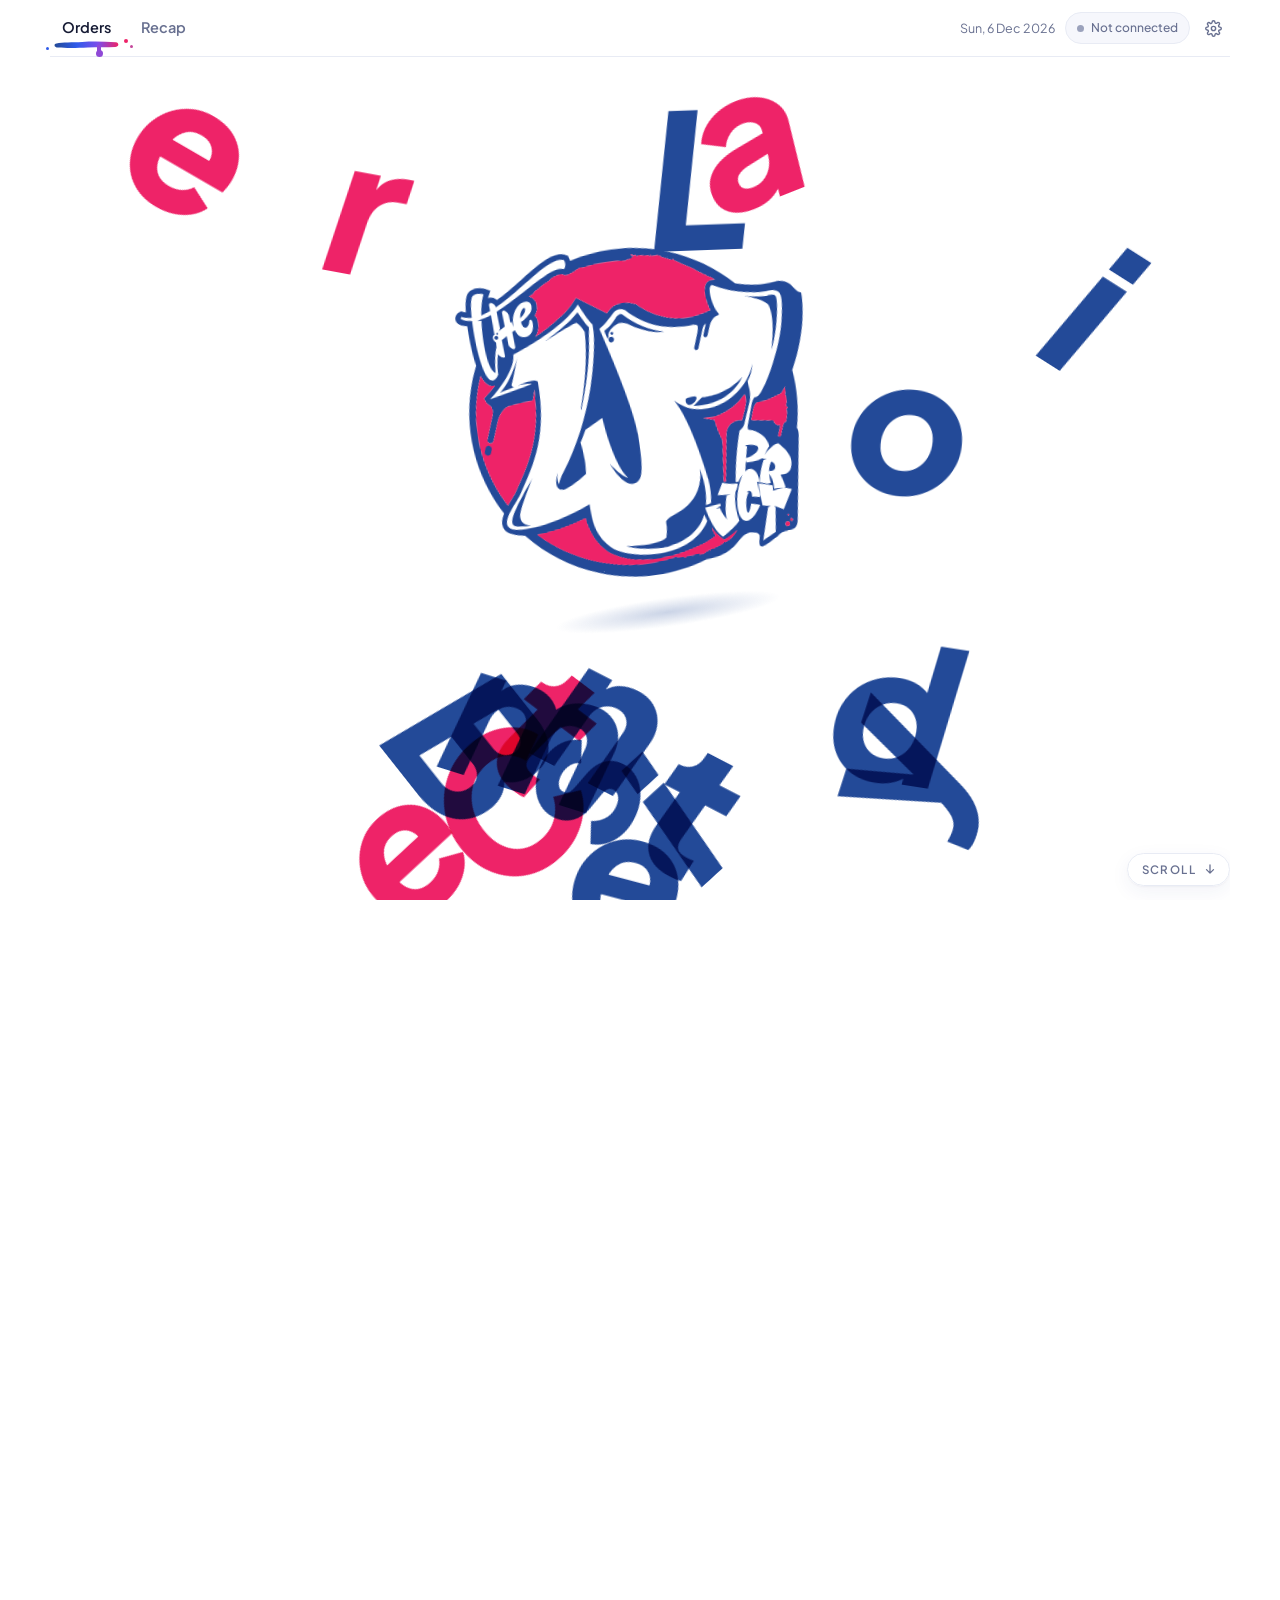
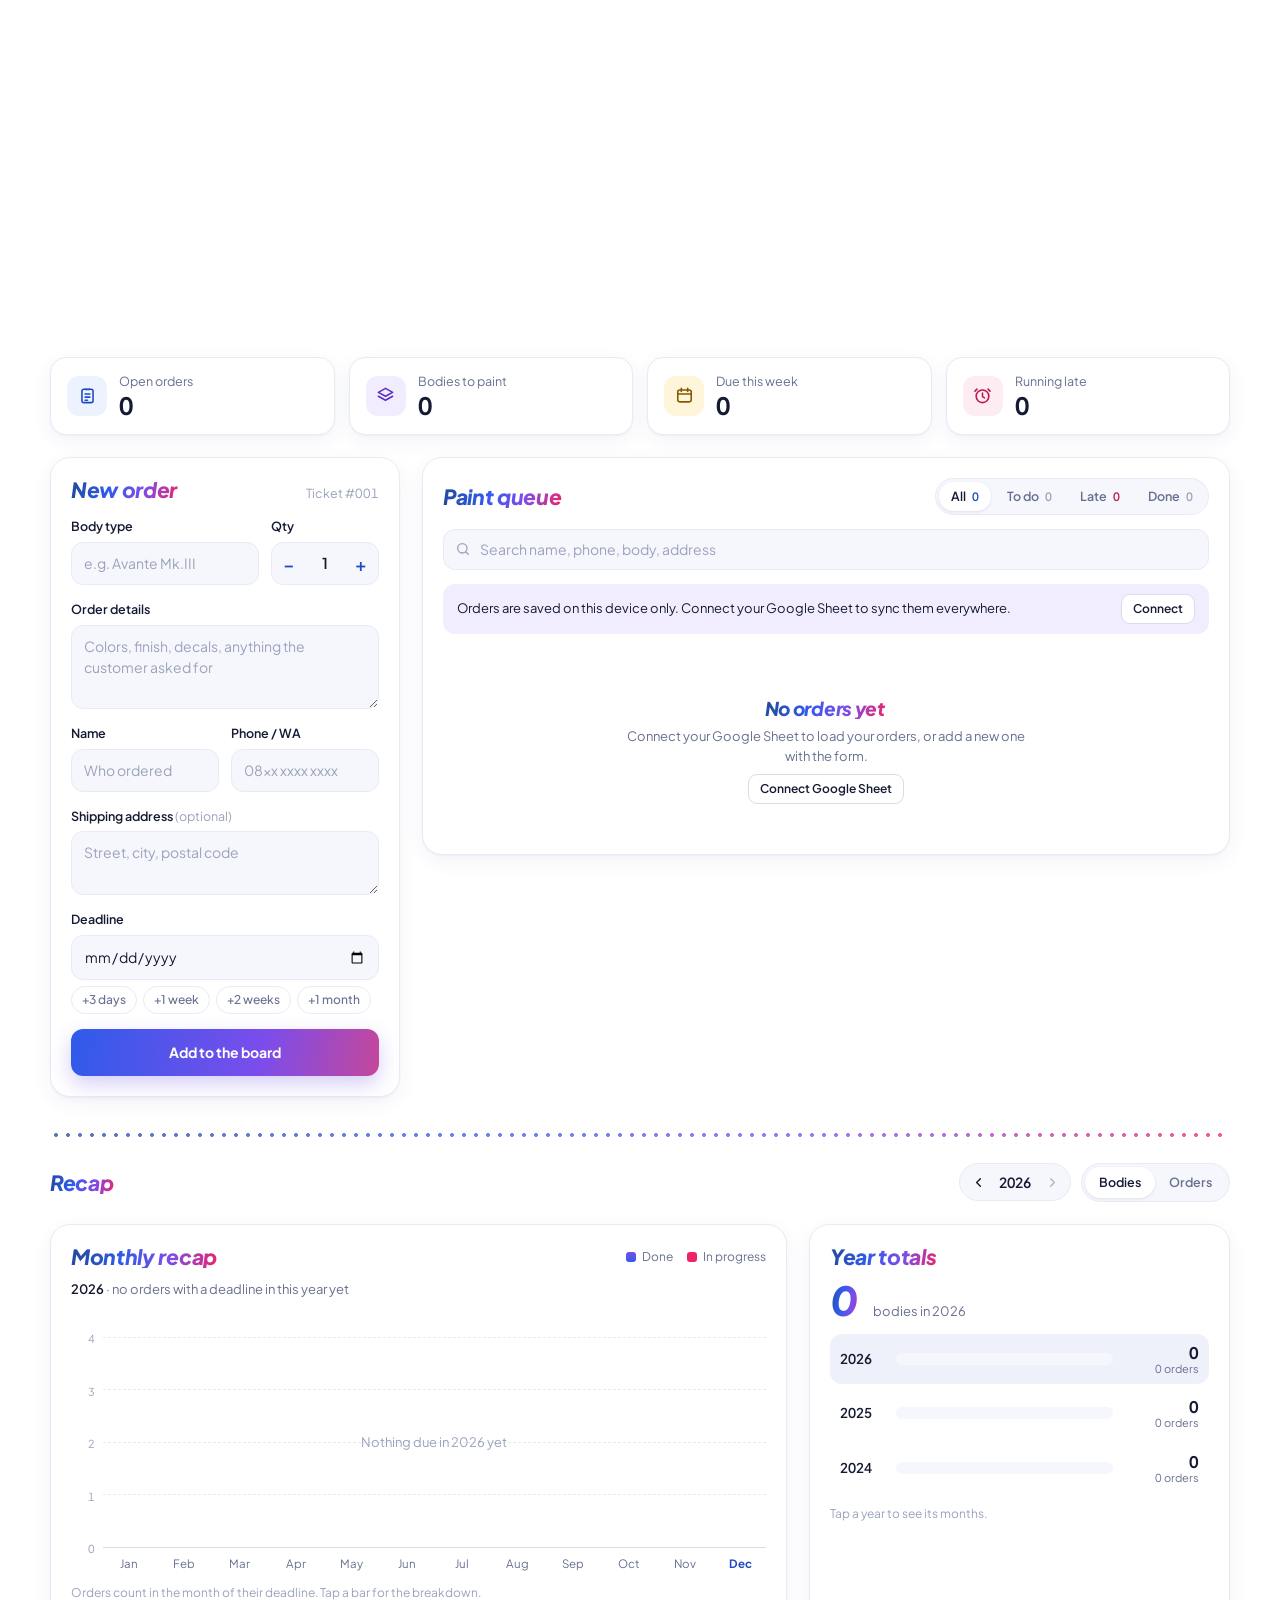
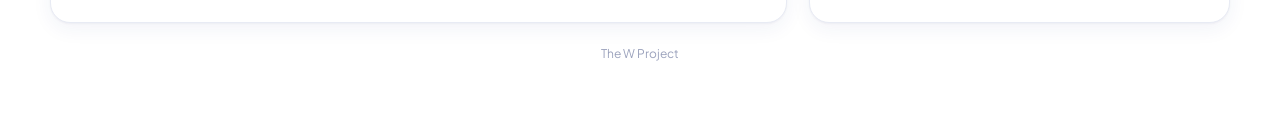
==== commit 549e48bc: "v1.5: Create Beyond Limits opening scene Replace the paint-splash intro and the Order Board header w" ====
--- a/index.html
+++ b/index.html
@@ -13,17 +13,8 @@
 <link rel="preconnect" href="https://fonts.googleapis.com">
 <link rel="preconnect" href="https://fonts.gstatic.com" crossorigin>
 <link rel="stylesheet" href="https://fonts.googleapis.com/css2?family=Plus+Jakarta+Sans:ital,wght@0,400;0,500;0,600;0,700;0,800;1,700;1,800&display=swap">
-<script>
-(function () {
-  try {
-    var d = new Date(), k = d.getFullYear() + '-' + (d.getMonth() + 1) + '-' + d.getDate();
-    var reduce = window.matchMedia && matchMedia('(prefers-reduced-motion: reduce)').matches;
-    if (!reduce && localStorage.getItem('wpos-intro') !== k) document.documentElement.classList.add('intro-on');
-  } catch (e) {}
-})();
-</script>
 <style>
-/* Layout: clean white workspace. Big logo + gradient title, sticky paint-brush sub-menu, stats, ticket form beside the queue, dotted break, recap */
+/* Layout: sticky paint-brush sub-menu on top, an opening scene (floating logo, letters that assemble into the title on scroll), then stats, ticket form beside the queue, dotted break, recap */
 :root{
   --bg:#FFFFFF; --surface:#FFFFFF; --soft:#F6F7FC; --soft-2:#EEF1FA; --line:#E8EBF4; --line-2:#D8DDEB;
   --text:#151A33; --muted:#687090; --faint:#9BA2BC;
@@ -46,13 +37,12 @@
 *,*::before,*::after{box-sizing:border-box}
 [hidden]{display:none!important}
 html{background:var(--bg);-webkit-text-size-adjust:100%}
-html.intro-on body{overflow:hidden}
 body{
   margin:0;background:var(--bg);color:var(--text);
   font-family:var(--font);font-size:14px;line-height:1.5;font-weight:400;
   padding-left:max(16px,env(safe-area-inset-left,0px));
   padding-right:max(16px,env(safe-area-inset-right,0px));
-  padding-block:calc(24px + env(safe-area-inset-top,0px)) calc(64px + env(safe-area-inset-bottom,0px));
+  padding-block:env(safe-area-inset-top,0px) calc(64px + env(safe-area-inset-bottom,0px));
   -webkit-font-smoothing:antialiased;
 }
 body::before{content:"";position:fixed;inset:0 0 auto;height:env(safe-area-inset-top,0px);z-index:40;background:var(--bg)}
@@ -68,16 +58,45 @@
 }
 h2.ttl,h3.ttl{font-size:21px}
 
-/* ---------- header ---------- */
-.top{display:grid;grid-template-columns:minmax(0,1fr) minmax(0,2fr);align-items:center;gap:16px clamp(16px,4vw,52px)}
-.logo-btn{display:block;width:100%;max-width:400px;padding:0;border:0;background:none;cursor:pointer;justify-self:start;border-radius:24px}
-.logo-btn svg{display:block;width:100%;height:auto;transition:transform .4s cubic-bezier(.2,1.4,.4,1)}
-.logo-btn:hover svg{transform:rotate(-3deg) scale(1.02)}
-html.intro-on .logo-btn svg{visibility:hidden}
-.top-main{min-width:0;display:grid;gap:clamp(10px,2vw,20px);justify-items:start}
-h1.title{margin:0;display:grid;justify-items:start;font-size:clamp(46px,9.2vw,116px)}
-h1.title .ttl{font-size:1em;line-height:calc(.98em - 4px);letter-spacing:-.025em}
-.today{font-size:13px;color:var(--muted)}
+/* ---------- opening scene: floating logo, letters assemble into the title on scroll ---------- */
+:root{--vh:1vh}
+@supports (height:1svh){:root{--vh:1svh}}
+.scene{position:relative;--stage-h:calc(100 * var(--vh) - var(--nav-h) - 1px - env(safe-area-inset-top,0px));height:calc(max(var(--stage-h),420px) + 115 * var(--vh));margin-top:-22px}
+.stage{position:sticky;top:calc(var(--nav-h) + 1px + env(safe-area-inset-top,0px));height:max(var(--stage-h),420px);overflow:hidden;isolation:isolate}
+.hero{position:relative;height:100%;display:grid;grid-template-columns:minmax(0,1fr) minmax(0,2fr);align-items:center;column-gap:clamp(16px,4vw,56px);padding-block:clamp(12px,3vh,36px)}
+.logo-slot{position:relative;width:100%;max-width:400px;justify-self:start}
+.logo-move{position:relative;transform-origin:50% 50%;will-change:transform}
+.logo-sway{position:relative;animation:sway 11.2s ease-in-out infinite}
+.logo-float{animation:bob 5.6s ease-in-out infinite}
+.logo-tilt{animation:tilt 7.6s ease-in-out infinite;transform-origin:50% 56%}
+.logo-tilt svg{display:block;width:100%;height:auto}
+.logo-shadow{position:absolute;left:20%;right:20%;bottom:-9%;height:8%;border-radius:50%;background:radial-gradient(closest-side,rgba(35,74,152,.24),rgba(35,74,152,0));animation:shade 5.6s ease-in-out infinite}
+@keyframes bob{0%,100%{transform:translate3d(0,-3%,0)}50%{transform:translate3d(0,3%,0)}}
+@keyframes sway{0%,100%{transform:translate3d(-1.6%,0,0)}50%{transform:translate3d(1.6%,0,0)}}
+@keyframes tilt{0%,100%{transform:rotate(-4.5deg)}50%{transform:rotate(4deg)}}
+@keyframes shade{0%,100%{transform:scale(.78);opacity:.5}50%{transform:scale(1);opacity:.95}}
+.title-slot{position:relative;min-width:0;container-type:inline-size}
+.cbl{margin:0;font-family:var(--font);font-weight:800;font-style:italic;font-size:clamp(52px,12vw,190px);font-size:min(25cqw,22 * var(--vh));line-height:.78;letter-spacing:0;padding-right:.12em}
+.cbl .w{display:block;white-space:nowrap}
+.cbl .ch{display:inline-block;margin-right:-.06em;mix-blend-mode:multiply;transform-origin:50% 62%;will-change:transform;backface-visibility:hidden}
+.cbl .wc{color:var(--pink)}
+.cbl .wb,.cbl .wl{color:var(--navy)}
+.hint{position:absolute;right:0;bottom:calc(14px + env(safe-area-inset-bottom,0px));z-index:5;display:inline-flex;align-items:center;gap:7px;padding:7px 12px 7px 14px;border-radius:999px;background:rgba(255,255,255,.92);border:1px solid var(--line);box-shadow:var(--shadow);font-size:11.5px;font-weight:600;letter-spacing:.12em;text-transform:uppercase;color:var(--muted);pointer-events:none}
+.hint svg{width:14px;height:14px;stroke:currentColor;fill:none;stroke-width:2.2;stroke-linecap:round;stroke-linejoin:round;animation:nudge 1.4s ease-in-out infinite}
+@keyframes nudge{0%,100%{transform:translateY(-2px)}50%{transform:translateY(3px)}}
+@media (max-width:759px), (orientation:portrait) and (max-width:1100px){
+  .hero{grid-template-columns:minmax(0,1fr);grid-template-rows:auto auto;align-content:center;justify-items:center;row-gap:clamp(14px,3.5vh,36px)}
+  .logo-slot{justify-self:center;width:min(60vw,34 * var(--vh));max-width:none}
+  .title-slot{width:100%}
+  .cbl{text-align:center;font-size:clamp(44px,22vw,150px);font-size:min(26cqw,15 * var(--vh));padding-right:0}
+}
+@media (prefers-reduced-motion: reduce){
+  .scene{height:auto;margin-top:0}
+  .stage{position:relative;top:auto}
+  .hint{display:none}
+}
+.today{font-size:12.5px;color:var(--muted);margin-right:4px;white-space:nowrap}
+@media (max-width:700px){.today{display:none}}
 
 /* ---------- sub-menu with paint brush ---------- */
 .subnav{position:sticky;top:env(safe-area-inset-top,0px);z-index:30;background:rgba(255,255,255,.92);-webkit-backdrop-filter:saturate(1.4) blur(10px);backdrop-filter:saturate(1.4) blur(10px);border-bottom:1px solid var(--line)}
@@ -342,14 +361,6 @@
 .toast.show{opacity:1;transform:translate(-50%,0)}
 footer{text-align:center;color:var(--faint);font-size:12px}
 
-/* ---------- intro ---------- */
-#intro{position:fixed;inset:0;z-index:100;background:var(--bg);display:none;place-items:center}
-html.intro-on #intro{display:grid;animation:introBail .3s 7s forwards}
-@keyframes introBail{to{opacity:0;visibility:hidden}}
-#introSvg{width:min(78vw,60vh,470px);height:auto;overflow:visible;transform-origin:0 0}
-#intro .skip{position:absolute;right:max(16px,env(safe-area-inset-right,0px));bottom:calc(18px + env(safe-area-inset-bottom,0px));font-size:12.5px;font-weight:600;color:var(--muted);background:var(--soft);border:1px solid var(--line);border-radius:999px;padding:7px 14px;cursor:pointer}
-#intro .skip:hover{color:var(--text)}
-
 @media (prefers-reduced-motion: reduce){
   *,*::before,*::after{animation-duration:.001ms!important;animation-iteration-count:1!important;transition-duration:.001ms!important}
 }
@@ -368,37 +379,7 @@
   </defs>
 </svg>
 
-<div id="intro" aria-hidden="true">
-  <svg id="introSvg" viewBox="-70 -70 515 508">
-    <defs>
-      <filter id="goo" filterUnits="userSpaceOnUse" x="-70" y="-70" width="515" height="508" color-interpolation-filters="sRGB">
-        <feGaussianBlur stdDeviation="6"/>
-        <feColorMatrix values="1 0 0 0 0  0 1 0 0 0  0 0 1 0 0  0 0 0 24 -10"/>
-      </filter>
-      <mask id="mkP" maskUnits="userSpaceOnUse" x="-70" y="-70" width="515" height="508"><g id="mkPg" filter="url(#goo)" fill="#fff"></g></mask>
-      <mask id="mkB" maskUnits="userSpaceOnUse" x="-70" y="-70" width="515" height="508"><g id="mkBg" filter="url(#goo)" fill="#fff"></g></mask>
-    </defs>
-    <rect id="introBox" x="0" y="0" width="375.276" height="367.89" fill="none"/>
-    <g mask="url(#mkB)"><use href="#lgB1"/></g>
-    <g id="looseP" filter="url(#goo)" fill="#EE2368"></g>
-    <g mask="url(#mkP)"><use href="#lgP"/></g>
-    <g mask="url(#mkB)"><use href="#lgB2"/></g>
-    <g id="looseB" filter="url(#goo)" fill="#234A98"></g>
-  </svg>
-  <button class="skip" id="skipIntro" type="button">Skip</button>
-</div>
-
 <div class="page">
-  <header class="top">
-    <button class="logo-btn" id="logoBtn" type="button" aria-label="Play the intro again">
-      <svg id="hdrLogo" viewBox="0 0 375.276 367.89" width="375" height="368" role="img" aria-label="The W Project logo"><use href="#lgB1"/><use href="#lgP"/><use href="#lgB2"/></svg>
-    </button>
-    <div class="top-main">
-      <h1 class="title"><span class="ttl">Order</span><span class="ttl">Board</span></h1>
-      <span class="today" id="today"></span>
-    </div>
-  </header>
-
   <nav class="subnav" aria-label="Sections">
     <div class="subnav-in">
       <div class="tabs" id="tabs">
@@ -413,6 +394,7 @@
         </span>
       </div>
       <div class="nav-right">
+        <span class="today" id="today"></span>
         <button class="sync" id="syncBtn" type="button" data-s="off"><i></i><span>Not connected</span></button>
         <button class="icon-btn" id="openSettings" type="button" aria-label="Settings" title="Settings">
           <svg viewBox="0 0 24 24"><circle cx="12" cy="12" r="3"/><path d="M19.4 15a1.7 1.7 0 0 0 .3 1.8l.1.1a2 2 0 1 1-2.8 2.8l-.1-.1a1.7 1.7 0 0 0-1.8-.3 1.7 1.7 0 0 0-1 1.5V21a2 2 0 1 1-4 0v-.1a1.7 1.7 0 0 0-1.1-1.5 1.7 1.7 0 0 0-1.8.3l-.1.1a2 2 0 1 1-2.8-2.8l.1-.1a1.7 1.7 0 0 0 .3-1.8 1.7 1.7 0 0 0-1.5-1H3a2 2 0 1 1 0-4h.1a1.7 1.7 0 0 0 1.5-1.1 1.7 1.7 0 0 0-.3-1.8l-.1-.1a2 2 0 1 1 2.8-2.8l.1.1a1.7 1.7 0 0 0 1.8.3H9a1.7 1.7 0 0 0 1-1.5V3a2 2 0 1 1 4 0v.1a1.7 1.7 0 0 0 1 1.5 1.7 1.7 0 0 0 1.8-.3l.1-.1a2 2 0 1 1 2.8 2.8l-.1.1a1.7 1.7 0 0 0-.3 1.8V9a1.7 1.7 0 0 0 1.5 1H21a2 2 0 1 1 0 4h-.1a1.7 1.7 0 0 0-1.5 1z"/></svg>
@@ -420,6 +402,25 @@
       </div>
     </div>
   </nav>
+
+  <section class="scene" id="scene" aria-labelledby="cbl">
+    <div class="stage" id="stage">
+      <div class="hero">
+        <div class="logo-slot" id="logoSlot">
+          <div class="logo-move" id="logoMove">
+            <span class="logo-shadow" aria-hidden="true"></span>
+            <div class="logo-sway"><div class="logo-float"><div class="logo-tilt">
+              <svg id="hdrLogo" viewBox="0 0 375.276 367.89" width="375" height="368" role="img" aria-label="The W Project logo"><use href="#lgB1"/><use href="#lgP"/><use href="#lgB2"/></svg>
+            </div></div></div>
+          </div>
+        </div>
+        <div class="title-slot">
+          <h1 class="cbl" id="cbl" aria-label="Create Beyond Limits"><span class="w wc" aria-hidden="true"><span class="ch">C</span><span class="ch">r</span><span class="ch">e</span><span class="ch">a</span><span class="ch">t</span><span class="ch">e</span></span><span class="w wb" aria-hidden="true"><span class="ch">B</span><span class="ch">e</span><span class="ch">y</span><span class="ch">o</span><span class="ch">n</span><span class="ch">d</span></span><span class="w wl" aria-hidden="true"><span class="ch">L</span><span class="ch">i</span><span class="ch">m</span><span class="ch">i</span><span class="ch">t</span><span class="ch">s</span></span></h1>
+        </div>
+      </div>
+      <div class="hint" id="hint" aria-hidden="true">Scroll<svg viewBox="0 0 24 24"><path d="M12 5v14M6 13l6 6 6-6"/></svg></div>
+    </div>
+  </section>
 
   <section class="stats" aria-label="Quick look">
     <div class="stat">
@@ -591,9 +592,9 @@
       <div class="set-row"><button class="mini" type="button" id="dlCsv">Download CSV</button></div>
     </div>
     <div class="set-sec">
-      <h3>Intro</h3>
-      <p>The paint intro plays once a day. Tap the logo any time to see it again. App version <span id="appVer"></span>.</p>
-      <div class="set-row"><button class="mini" type="button" id="replayIntro">Play intro</button><button class="mini plain" type="button" id="forgetConn">Disconnect this device</button></div>
+      <h3>This device</h3>
+      <p>Remove the Google Sheet connection from this device. Orders already saved here stay. App version <span id="appVer"></span>.</p>
+      <div class="set-row"><button class="mini plain" type="button" id="forgetConn">Disconnect this device</button></div>
     </div>
   </form>
 </dialog>
@@ -604,13 +605,12 @@
 (() => {
 'use strict';
 const $ = (s, r = document) => r.querySelector(s);
-const NS = 'http://www.w3.org/2000/svg';
 const reduceMotion = matchMedia('(prefers-reduced-motion: reduce)');
 const MONTHS = ['Jan','Feb','Mar','Apr','May','Jun','Jul','Aug','Sep','Oct','Nov','Dec'];
 const MONTHS_FULL = ['January','February','March','April','May','June','July','August','September','October','November','December'];
 const DAYS = ['Sun','Mon','Tue','Wed','Thu','Fri','Sat'];
 const BODY_SUGGEST = ['Avante Mk.III','Aero Avante','Mach Frame','Beak Spider','Thunder Shot Mk.II','Dash-1 Emperor','Magnum Saber','Sonic Saber','Cyclone Magnum','Hurricane Sonic','Ray Spear','Neo VQS','Exflowly','Blast Arrow','Avante Mk.II'];
-const LS = { orders: 'wpos-orders-v1', queue: 'wpos-queue-v1', cfg: 'wpos-config-v1', meta: 'wpos-meta-v1', intro: 'wpos-intro' };
+const LS = { orders: 'wpos-orders-v1', queue: 'wpos-queue-v1', cfg: 'wpos-config-v1', meta: 'wpos-meta-v1' };
 
 const pad = n => String(n).padStart(2, '0');
 const isoDate = d => `${d.getFullYear()}-${pad(d.getMonth() + 1)}-${pad(d.getDate())}`;
@@ -671,7 +671,7 @@
 class SyncError extends Error { constructor(code) { super(code); this.code = code; } }
 // Normal route is fetch. If the browser blocks it (CORS, extensions, some networks),
 // fall back to a script-tag request, which Apps Script answers as JSONP.
-const APP_VERSION = '1.4';
+const APP_VERSION = '1.5';
 const lastDetail = { fetch: '', backup: '', proxy: '' };
 let transport = lsGet('wpos-transport', 'fetch') === 'jsonp' ? 'jsonp' : 'fetch';
 function jsonp(params) {
@@ -1397,8 +1397,6 @@
     if (ok) toast('This device is connected.'); else openSettings();
   } catch (e) { toast('That setup link is not valid. Copy it again from the other device.'); }
 }
-$('#replayIntro').addEventListener('click', () => { closeSettings(); playIntro(); });
-$('#logoBtn').addEventListener('click', () => playIntro());
 
 /* ================= toast ================= */
 let toastTimer = null;
@@ -1407,135 +1405,91 @@
   clearTimeout(toastTimer); toastTimer = setTimeout(() => t.classList.remove('show'), 2400);
 }
 
-/* ================= intro: paint spill forming the logo ================= */
+/* ================= opening scene: letters fall into "Create Beyond Limits" as you scroll ================= */
 const clamp01 = v => v < 0 ? 0 : v > 1 ? 1 : v;
-const eo3 = t => 1 - Math.pow(1 - t, 3);
-const eo4 = t => 1 - Math.pow(1 - t, 4);
 const eio = t => t < .5 ? 4 * t * t * t : 1 - Math.pow(-2 * t + 2, 3) / 2;
-const eback = t => { const c1 = 1.5, c3 = c1 + 1; return 1 + c3 * Math.pow(t - 1, 3) + c1 * Math.pow(t - 1, 2); };
+const eback = t => { const c1 = 1.25, c3 = c1 + 1; return 1 + c3 * Math.pow(t - 1, 3) + c1 * Math.pow(t - 1, 2); };
 function mulberry32(a) { return function () { a |= 0; a = a + 0x6D2B79F5 | 0; let t = Math.imul(a ^ a >>> 15, 1 | a); t = t + Math.imul(t ^ t >>> 7, 61 | t) ^ t; return ((t ^ t >>> 14) >>> 0) / 4294967296; }; }
 
-const FLY_AT = 2.35, FLY_DUR = .65;
-let introRaf = 0, introRunning = false, flyAnim = null;
-
-function buildParticles() {
-  const groups = { lp: $('#looseP'), mp: $('#mkPg'), lb: $('#looseB'), mb: $('#mkBg') };
-  Object.values(groups).forEach(g => { g.textContent = ''; });
-  const R = mulberry32(11);
+const scene = $('#scene'), stage = $('#stage'), cbl = $('#cbl'), logoSlot = $('#logoSlot'), logoMove = $('#logoMove'), hint = $('#hint');
+const chars = [...cbl.querySelectorAll('.ch')];
+const narrowMQ = matchMedia('(max-width:759px), (orientation:portrait) and (max-width:1100px)');
+const LETTER_DUR = .58;
+let hero = null, heroRaf = 0, heroLastA = -1, heroRz = 0;
+
+// Where every letter starts (scattered) relative to where it ends (in the title).
+function heroMeasure() {
+  const W = stage.clientWidth, H = stage.clientHeight;
+  if (!W || !H) { hero = null; return; }
+  const sr = stage.getBoundingClientRect(), hr = cbl.getBoundingClientRect(), lr = logoSlot.getBoundingClientRect();
+  const narrow = narrowMQ.matches;
+  const R = mulberry32(narrow ? 41 : 17);
   const rnd = (a, b) => a + (b - a) * R();
-  const P = [];
-  const add = (o, keys) => {
-    o.els = keys.map(k => { const c = document.createElementNS(NS, 'circle'); c.setAttribute('r', '0'); c.setAttribute('cx', o.x0); c.setAttribute('cy', o.y0); groups[k].appendChild(c); return c; });
-    P.push(o);
-  };
-  // sh = {core, arm, drop, drip}: when each kind of loose paint starts to pull back
-  const splash = (cx, cy, t0, core, armN, armL, dropN, dropD, dripN, sh, loose, mask) => {
-    add({ x0: cx, y0: cy, x1: cx, y1: cy, r: core, t0, dur: .01, rIn: .45, rE: eo4, s0: sh.core, sDur: .42 }, [loose, mask]);
-    for (let k = 0; k < armN; k++) {
-      const a = (k / armN) * Math.PI * 2 + rnd(-.25, .25), L = rnd(armL[0], armL[1]);
-      [[.52, .22], [.82, .15], [1.08, .085]].forEach(([f, rr], j) => {
-        add({ x0: cx, y0: cy, x1: cx + Math.cos(a) * L * f, y1: cy + Math.sin(a) * L * f, r: core * rr * rnd(.8, 1.25),
-          t0: t0 + .02 + j * .03, dur: rnd(.28, .42), pE: eo3, rIn: .2, rE: eback, s0: sh.arm + .04 * j + rnd(0, .08), sDur: .3 }, j < 2 ? [loose, mask] : [loose]);
-      });
+  const n = chars.length;
+  const start = { x: W / 2, y: H * (narrow ? .38 : .42) };
+  const logoR = Math.max(lr.width, lr.height) * .58;
+  const air = new Set();
+  while (air.size < Math.round(n / 3)) air.add(Math.floor(R() * n));
+  const L = chars.map((el, i) => {
+    const nx = hr.left - sr.left + el.offsetLeft + el.offsetWidth / 2;
+    const ny = hr.top - sr.top + el.offsetTop + el.offsetHeight / 2;
+    let sx, sy, rot;
+    if (air.has(i)) {
+      // a few letters drift in the air around the logo
+      let k = 0;
+      do { sx = rnd(.06, .94) * W; sy = rnd(.06, .62) * H; k++; } while (Math.hypot(sx - start.x, sy - start.y) < logoR && k < 80);
+      rot = rnd(-40, 40);
+    } else {
+      // the rest lie in a heap at the bottom, some cut off by the edge
+      sx = W * (narrow ? rnd(.08, .92) : rnd(.26, .74));
+      sy = H * (narrow ? rnd(.8, 1) : rnd(.76, .98));
+      rot = rnd(-85, 85);
     }
-    for (let k = 0; k < dropN; k++) {
-      const a = rnd(0, Math.PI * 2), d = rnd(dropD[0], dropD[1]);
-      add({ x0: cx, y0: cy, x1: cx + Math.cos(a) * d, y1: cy + Math.sin(a) * d * .92, r: rnd(2.2, 6.5), t0: t0 + rnd(.02, .1), dur: rnd(.26, .4), pE: eo3, rIn: .08, rE: eo3, s0: sh.drop + rnd(0, .2), sDur: .3 }, [loose]);
-    }
-    for (let k = 0; k < dripN; k++) {
-      const a = rnd(.32, .68) * Math.PI, sx = cx + Math.cos(a) * core * .86, sy = cy + Math.sin(a) * core * .86;
-      add({ x0: sx, y0: sy, x1: sx, y1: sy + rnd(core * .3, core * .55), r: rnd(core * .04, core * .06) + 3, t0: t0 + rnd(.25, .4), dur: rnd(.6, .85), pE: eio, rIn: .15, rE: eo3, s0: sh.drip + rnd(0, .1), sDur: .3 }, [loose]);
-    }
-  };
-  // 1. pink lands, spreads, then pulls back so the white lettering shows through the circle
-  splash(180, 182, .05, 150, 11, [150, 205], 18, [185, 260], 6, { core: .72, arm: .6, drop: .55, drip: .95 }, 'lp', 'mp');
-  add({ x0: 180, y0: 182, x1: 180, y1: 182, r: 250, t0: .18, dur: .01, rIn: .55, rE: eio }, ['mp']);
-  // 2. four blue splashes hit and spread outward, drawing the outline as they go
-  [[52, 96, .78, 54], [312, 58, .9, 58], [334, 292, 1.02, 52], [96, 300, 1.14, 56]].forEach(([x, y, t, c]) => {
-    splash(x, y, t, c, 8, [70, 110], 9, [95, 150], 2, { core: t + .4, arm: t + .34, drop: t + .45, drip: t + .62 }, 'lb', 'mb');
-    add({ x0: x, y0: y, x1: x, y1: y, r: 265, t0: t + .06, dur: .01, rIn: .95, rE: eio }, ['mb']);
+    const d = clamp01(.34 * (i / (n - 1)) + rnd(-.05, .05));
+    return { el, dx: sx - nx, dy: sy - ny, rot, d, ax: rnd(-1, 1) * W * .05, ay: -rnd(.02, .08) * H };
   });
-  return P;
-}
-function drawParticles(P, t) {
-  for (const p of P) {
-    const u = p.dur > .02 ? clamp01((t - p.t0) / p.dur) : (t >= p.t0 ? 1 : 0);
-    const e = p.pE ? p.pE(u) : u;
-    let r = t < p.t0 ? 0 : p.r * p.rE(clamp01((t - p.t0) / p.rIn));
-    if (p.s0 != null && t > p.s0) r *= 1 - eio(clamp01((t - p.s0) / p.sDur));
-    if (r < 0) r = 0;
-    const x = p.x0 + (p.x1 - p.x0) * e, y = p.y0 + (p.y1 - p.y0) * e;
-    const rs = r.toFixed(2), xs = x.toFixed(2), ys = y.toFixed(2);
-    for (const el of p.els) { el.setAttribute('r', rs); el.setAttribute('cx', xs); el.setAttribute('cy', ys); }
+  const lcx = lr.left - sr.left + lr.width / 2, lcy = lr.top - sr.top + lr.height / 2;
+  hero = { L, H, logo: { dx: start.x - lcx, dy: start.y - lcy, s: narrow ? 1.06 : 1, r: -8 } };
+  heroLastA = -1;
+}
+function heroRender(a) {
+  if (!hero || a === heroLastA) return;
+  heroLastA = a;
+  for (const p of hero.L) {
+    const t = clamp01((a - p.d) / LETTER_DUR);
+    if (t >= 1) { p.el.style.transform = 'none'; continue; }
+    const k = 1 - eback(t), arc = Math.sin(Math.PI * t);
+    p.el.style.transform = `translate3d(${(p.dx * k + p.ax * arc).toFixed(1)}px,${(p.dy * k + p.ay * arc).toFixed(1)}px,0) rotate(${(p.rot * k).toFixed(2)}deg)`;
   }
-}
-function markIntroSeen() {
-  try { const d = new Date(); localStorage.setItem(LS.intro, d.getFullYear() + '-' + (d.getMonth() + 1) + '-' + d.getDate()); } catch (e) {}
-}
-function endIntro(fast) {
-  cancelAnimationFrame(introRaf);
-  introRunning = false;
-  markIntroSeen();
-  const intro = $('#intro');
-  const done = () => {
-    document.documentElement.classList.remove('intro-on');
-    intro.getAnimations().forEach(a => a.cancel());
-    $('#introSvg').getAnimations().forEach(a => a.cancel());
-    intro.style.cssText = '';
-    $('#introSvg').style.cssText = '';
-    flyAnim = null;
-    placeBrush(tabs.find(t => t.dataset.sec === activeSec), true);
-  };
-  if (fast) {
-    intro.animate([{ opacity: 1 }, { opacity: 0 }], { duration: 220, easing: 'ease-out' }).onfinish = done;
-  } else done();
-}
-function fly() {
-  const svg = $('#introSvg'), intro = $('#intro');
-  const box = $('#introBox').getBoundingClientRect();
-  const hdr = $('#hdrLogo').getBoundingClientRect();
-  const sr = svg.getBoundingClientRect();
-  if (!box.width || !hdr.width || hdr.bottom < 0) { endIntro(true); return; }
-  const k = hdr.width / box.width;
-  const ox = box.left - sr.left, oy = box.top - sr.top;
-  const tx = hdr.left - box.left, ty = hdr.top - box.top;
-  svg.style.transformOrigin = `${ox}px ${oy}px`;
-  flyAnim = svg.animate([{ transform: 'none' }, { transform: `translate(${tx}px,${ty}px) scale(${k})` }], { duration: FLY_DUR * 1000, easing: 'cubic-bezier(.65,0,.25,1)', fill: 'forwards' });
-  intro.animate([{ backgroundColor: 'rgba(255,255,255,1)' }, { backgroundColor: 'rgba(255,255,255,0)' }], { duration: FLY_DUR * 1000, easing: 'ease-in', fill: 'forwards' });
-  $('#skipIntro').style.visibility = 'hidden';
-  flyAnim.onfinish = () => endIntro(false);
-}
-function playIntro() {
-  if (reduceMotion.matches || introRunning) return;
-  scrollTo(0, 0);
-  document.documentElement.classList.add('intro-on');
-  const intro = $('#intro');
-  intro.style.animation = 'none';
-  $('#skipIntro').style.visibility = '';
-  const P = buildParticles();
-  drawParticles(P, 0);
-  introRunning = true;
-  const start = performance.now();
-  let flew = false;
-  const step = now => {
-    const t = (now - start) / 1000;
-    drawParticles(P, Math.min(t, FLY_AT));
-    if (t >= FLY_AT && !flew) { flew = true; fly(); return; }
-    introRaf = requestAnimationFrame(step);
-  };
-  introRaf = requestAnimationFrame(step);
-}
-$('#skipIntro').addEventListener('click', () => endIntro(true));
+  const tl = eio(clamp01(a / .8)), k = 1 - tl, lift = -Math.sin(Math.PI * tl) * hero.H * .06;
+  logoMove.style.transform = tl >= 1 ? 'none'
+    : `translate3d(${(hero.logo.dx * k).toFixed(1)}px,${(hero.logo.dy * k + lift).toFixed(1)}px,0) rotate(${(hero.logo.r * k).toFixed(2)}deg) scale(${(1 + (hero.logo.s - 1) * k).toFixed(4)})`;
+  hint.style.opacity = (1 - clamp01(a / .1)).toFixed(3);
+}
+// 0 = scattered, 1 = assembled. The title is complete at 80% of the scene's scroll distance.
+function heroAmount() {
+  if (reduceMotion.matches) return 1;
+  const dist = scene.offsetHeight - stage.offsetHeight;
+  if (dist <= 0) return 1;
+  const top = parseFloat(getComputedStyle(stage).top) || 0;
+  return clamp01(clamp01((top - scene.getBoundingClientRect().top) / dist) / .8);
+}
+function heroTick() { heroRaf = 0; heroRender(heroAmount()); }
+function heroSetup() { heroMeasure(); heroTick(); }
+addEventListener('scroll', () => { if (!heroRaf) heroRaf = requestAnimationFrame(heroTick); }, { passive: true });
+addEventListener('resize', () => { clearTimeout(heroRz); heroRz = setTimeout(heroSetup, 120); });
+if (narrowMQ.addEventListener) narrowMQ.addEventListener('change', heroSetup);
+if (reduceMotion.addEventListener) reduceMotion.addEventListener('change', heroSetup);
 
 /* ================= boot ================= */
 const t0 = new Date();
 $('#today').textContent = `${DAYS[t0.getDay()]}, ${t0.getDate()} ${MONTHS[t0.getMonth()]} ${t0.getFullYear()}`;
 renderAll();
 updateSyncUI();
-const introOn = document.documentElement.classList.contains('intro-on');
-placeBrush(tabs[0], !introOn);
-if (document.fonts && document.fonts.ready) document.fonts.ready.then(() => placeBrush(tabs.find(t => t.dataset.sec === activeSec), false));
-if (introOn) requestAnimationFrame(() => playIntro());
+heroSetup();
+placeBrush(tabs[0], true);
+if (document.fonts && document.fonts.ready) document.fonts.ready.then(() => { heroSetup(); placeBrush(tabs.find(t => t.dataset.sec === activeSec), false); });
+addEventListener('load', heroSetup);
 $('#appVer').textContent = APP_VERSION;
 if (/^#connect=/.test(location.hash)) connectFromLink(); else if (configured()) syncNow();
 })();
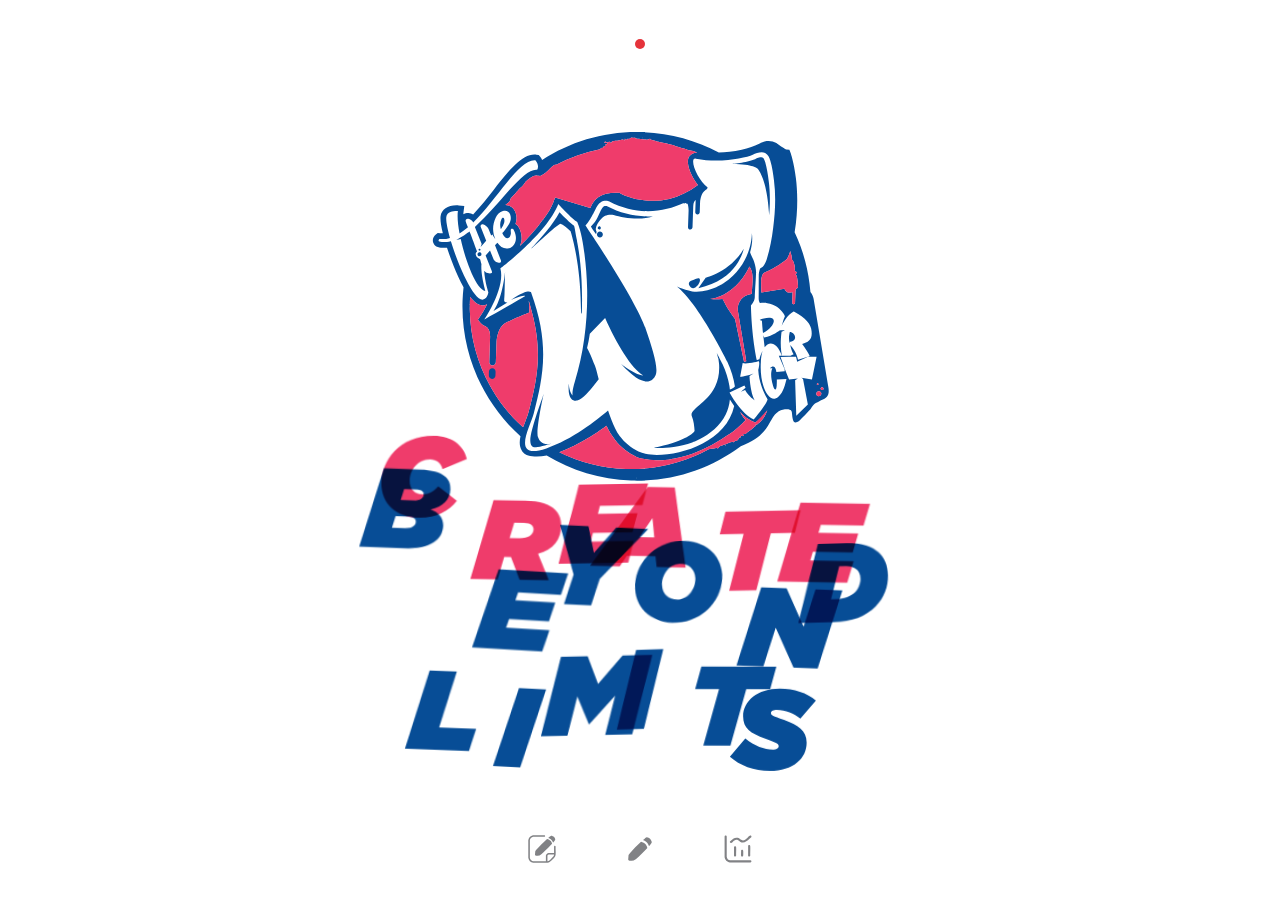
==== commit 77f7a366: "v1.7: looping opening, splash icons, framed sections - Opening: logo and a heavier "Create Beyond Li" ====
--- a/index.html
+++ b/index.html
@@ -4,157 +4,162 @@
 <meta charset="utf-8">
 <meta name="viewport" content="width=device-width,initial-scale=1,viewport-fit=cover">
 <title>W Project POS</title>
+<meta name="description" content="Order board for W Project custom Mini 4WD body paint.">
 <meta name="theme-color" content="#FFFFFF">
+<meta name="application-name" content="W Project">
+<meta name="mobile-web-app-capable" content="yes">
 <meta name="apple-mobile-web-app-capable" content="yes">
+<meta name="apple-mobile-web-app-status-bar-style" content="default">
 <meta name="apple-mobile-web-app-title" content="W Project">
 <link rel="apple-touch-icon" href="icon-180.png">
-<link rel="icon" type="image/png" href="icon-180.png">
+<link rel="icon" type="image/png" sizes="32x32" href="icon-32.png">
+<link rel="icon" type="image/png" sizes="192x192" href="icon-192.png">
 <link rel="manifest" href="manifest.webmanifest">
 <link rel="preconnect" href="https://fonts.googleapis.com">
 <link rel="preconnect" href="https://fonts.gstatic.com" crossorigin>
 <link rel="stylesheet" href="https://fonts.googleapis.com/css2?family=Plus+Jakarta+Sans:ital,wght@0,400;0,500;0,600;0,700;0,800;1,700;1,800&display=swap">
+<script>(function(r){var v=/^#(queue|order|orders|recap)$/.test(location.hash);r.className+=(v?" inview direct":" home")+(matchMedia("(prefers-reduced-motion: reduce)").matches?"":" js-loop")})(document.documentElement)</script>
 <style>
-/* Layout: sticky paint-brush sub-menu on top, an opening scene (floating logo, letters that assemble into the title on scroll), then stats, ticket form beside the queue, dotted break, recap */
+/* Layout: an opening screen (status dot on top, logo and a looping "Create Beyond Limits", three icons at the bottom).
+   Tapping an icon moves the icons to the top, each lands as a paint splash, and the section opens in a framed panel below. */
 :root{
-  --bg:#FFFFFF; --surface:#FFFFFF; --soft:#F6F7FC; --soft-2:#EEF1FA; --line:#E8EBF4; --line-2:#D8DDEB;
+  --bg:#FFFFFF; --surface:#FFFFFF; --soft:#F6F6FA; --soft-2:#EEEEF5; --line:#E8E7F0; --line-2:#D9D7E5;
   --text:#151A33; --muted:#687090; --faint:#9BA2BC;
-  --navy:#234A98; --blue:#2F5BEA; --violet:#7B4DEB; --pink:#EE2368; --tosca:#12A594; --yellow:#E8A50C;
-  --blue-soft:#EDF2FF; --violet-soft:#F2EDFE; --pink-soft:#FDECF2; --tosca-soft:#E3F6F2; --yellow-soft:#FFF5DB;
-  --blue-text:#2149C4; --violet-text:#5A31C7; --pink-text:#BE1A50; --tosca-text:#0A766B; --yellow-text:#835800;
-  --grad:linear-gradient(100deg,#234A98 0%,#2F5BEA 34%,#7B4DEB 66%,#EE2368 100%);
-  --grad-btn:linear-gradient(100deg,#2F5BEA 0%,#7B4DEB 62%,#C4479B 100%);
-  --grad-bar:linear-gradient(180deg,#7B4DEB 0%,#2F5BEA 100%);
-  --grad-pale:linear-gradient(90deg,#D3DCFB,#E0D6FB);
-  --shadow:0 1px 2px rgba(22,32,84,.04),0 6px 20px rgba(36,56,140,.06);
-  --shadow-lg:0 2px 6px rgba(22,32,84,.05),0 18px 44px rgba(36,56,140,.10);
+  --navy:#074D96; --plum:#93278F; --pink:#EF3C6B; --sky:#23AAE1; --red:#E5333B; --tosca:#12A594; --yellow:#E8A50C;
+  --frame:#3A2037; --icon:#818285;
+  --blue-soft:#E8F0F9; --violet-soft:#F6EAF5; --pink-soft:#FDECF1; --tosca-soft:#E3F6F2; --yellow-soft:#FFF5DB;
+  --blue-text:#074D96; --violet-text:#7B1F78; --pink-text:#C2194B; --tosca-text:#0A766B; --yellow-text:#835800;
+  --grad:linear-gradient(100deg,#EF3C6B 0%,#D63875 12.5%,#BF307D 25%,#A92A86 37.5%,#92278F 50%,#7C3592 62.5%,#624092 75%,#424794 87.5%,#074D96 100%);
+  --grad-btn:var(--grad);
+  --grad-bar:linear-gradient(180deg,#92278F 0%,#624092 45%,#074D96 100%);
+  --grad-pale:linear-gradient(90deg,#FAD5DF,#E9D3E8 50%,#D0DCEC);
   --tip-bg:#151A33; --tip-fg:#FFFFFF;
   --font:"Plus Jakarta Sans",system-ui,-apple-system,"Segoe UI",Roboto,"Helvetica Neue",Arial,sans-serif;
-  --plot-h:210px; --nav-h:56px;
+  --plot-h:210px;
+  /* chrome geometry (phone proportions from display-09 / display-10) */
+  --fx:max(calc(16px + env(safe-area-inset-left,0px)), calc(16px + env(safe-area-inset-right,0px)), 5.6%, calc((100% - 1180px) / 2));
+  --art:clamp(90px, 25vw, 112px);
+  --gap:clamp(62px, 17.5vw, 98px);
+  --ease:cubic-bezier(.3,.85,.25,1);
+  --home-y:calc(100vh - env(safe-area-inset-bottom,0px) - clamp(34px, 5.7vh, 56px));
+  --view-y:calc(env(safe-area-inset-top,0px) + clamp(36px, 4.9vh, 48px));
+  --line-y:calc(env(safe-area-inset-top,0px) + clamp(76px, 9.6vh, 94px));
+  --dot-y:calc(env(safe-area-inset-top,0px) + clamp(26px, 5vh, 44px));
   color-scheme:light;
 }
+@supports (height:1svh){:root{
+  --home-y:calc(100svh - env(safe-area-inset-bottom,0px) - clamp(34px, 5.7svh, 56px));
+  --view-y:calc(env(safe-area-inset-top,0px) + clamp(36px, 4.9svh, 48px));
+  --line-y:calc(env(safe-area-inset-top,0px) + clamp(76px, 9.6svh, 94px));
+  --dot-y:calc(env(safe-area-inset-top,0px) + clamp(26px, 5svh, 44px));
+}}
 @media (max-width:560px){:root{--plot-h:180px}}
 
 *,*::before,*::after{box-sizing:border-box}
 [hidden]{display:none!important}
 html{background:var(--bg);-webkit-text-size-adjust:100%}
-body{
-  margin:0;background:var(--bg);color:var(--text);
-  font-family:var(--font);font-size:14px;line-height:1.5;font-weight:400;
-  padding-left:max(16px,env(safe-area-inset-left,0px));
-  padding-right:max(16px,env(safe-area-inset-right,0px));
-  padding-block:env(safe-area-inset-top,0px) calc(64px + env(safe-area-inset-bottom,0px));
-  -webkit-font-smoothing:antialiased;
-}
-body::before{content:"";position:fixed;inset:0 0 auto;height:env(safe-area-inset-top,0px);z-index:40;background:var(--bg)}
+body{margin:0;background:var(--bg);color:var(--text);font-family:var(--font);font-size:14px;line-height:1.5;font-weight:400;-webkit-font-smoothing:antialiased}
+.probe{position:fixed;left:0;width:0;top:var(--dot-y);height:calc(var(--home-y) - var(--dot-y));visibility:hidden;pointer-events:none}
 button,input,textarea{font:inherit;color:inherit}
-:focus-visible{outline:2.5px solid var(--blue);outline-offset:2px}
+:focus-visible{outline:2.5px solid var(--navy);outline-offset:2px}
 .sr{position:absolute!important;width:1px;height:1px;overflow:hidden;clip:rect(0 0 0 0);white-space:nowrap}
-.page{max-width:1180px;margin:0 auto;display:grid;gap:22px}
 
 /* gradient headings */
-.ttl{margin:0;font-weight:800;font-style:italic;letter-spacing:-.015em;line-height:1.12;color:var(--navy);display:inline-block;padding-right:.14em;text-wrap:balance}
+.ttl{margin:0;font-weight:800;font-style:italic;letter-spacing:-.015em;line-height:1.12;color:var(--plum);display:inline-block;padding-right:.14em;text-wrap:balance}
 @supports ((-webkit-background-clip:text) or (background-clip:text)){
   .ttl{background:var(--grad);-webkit-background-clip:text;background-clip:text;color:transparent;-webkit-text-fill-color:transparent}
 }
 h2.ttl,h3.ttl{font-size:21px}
 
-/* ---------- opening scene: floating logo, letters assemble into the title on scroll ---------- */
-:root{--vh:1vh}
-@supports (height:1svh){:root{--vh:1svh}}
-.scene{position:relative;--stage-h:calc(100 * var(--vh) - var(--nav-h) - 1px - env(safe-area-inset-top,0px));height:calc(max(var(--stage-h),420px) + 115 * var(--vh));margin-top:-22px}
-.stage{position:sticky;top:calc(var(--nav-h) + 1px + env(safe-area-inset-top,0px));height:max(var(--stage-h),420px);overflow:hidden;isolation:isolate}
-.hero{position:relative;height:100%;display:grid;grid-template-columns:minmax(0,1fr) minmax(0,2fr);align-items:center;column-gap:clamp(16px,4vw,56px);padding-block:clamp(12px,3vh,36px)}
-.logo-slot{position:relative;width:100%;max-width:400px;justify-self:start}
-.logo-move{position:relative;transform-origin:50% 50%;will-change:transform}
-.logo-sway{position:relative;animation:sway 11.2s ease-in-out infinite}
+/* ---------- opening ---------- */
+.opening{position:fixed;inset:0;z-index:1;display:flex;align-items:center;justify-content:center;pointer-events:none;
+  padding:calc(env(safe-area-inset-top,0px) + 10vh) 3.5vw calc(env(safe-area-inset-bottom,0px) + 11vh);
+  transition:opacity .5s .3s,transform .7s .3s var(--ease),visibility 0s}
+@supports (height:1svh){.opening{padding-top:calc(env(safe-area-inset-top,0px) + 10svh);padding-bottom:calc(env(safe-area-inset-bottom,0px) + 11svh)}}
+.inview .opening{opacity:0;visibility:hidden;transform:scale(.965);transition:opacity .28s,transform .4s,visibility 0s .4s}
+.comp{position:relative;flex:none;width:min(93vw, 70vh * .794);aspect-ratio:601/757;isolation:isolate}
+@supports (height:1svh){.comp{width:min(93vw, 70svh * .794)}}
+.logo-box{position:absolute}
+.logo-sway,.logo-float,.logo-tilt{width:100%;height:100%}
+.logo-sway{animation:sway 11.2s ease-in-out infinite}
 .logo-float{animation:bob 5.6s ease-in-out infinite}
 .logo-tilt{animation:tilt 7.6s ease-in-out infinite;transform-origin:50% 56%}
-.logo-tilt svg{display:block;width:100%;height:auto}
-.logo-shadow{position:absolute;left:20%;right:20%;bottom:-9%;height:8%;border-radius:50%;background:radial-gradient(closest-side,rgba(35,74,152,.24),rgba(35,74,152,0));animation:shade 5.6s ease-in-out infinite}
-@keyframes bob{0%,100%{transform:translate3d(0,-3%,0)}50%{transform:translate3d(0,3%,0)}}
-@keyframes sway{0%,100%{transform:translate3d(-1.6%,0,0)}50%{transform:translate3d(1.6%,0,0)}}
-@keyframes tilt{0%,100%{transform:rotate(-4.5deg)}50%{transform:rotate(4deg)}}
-@keyframes shade{0%,100%{transform:scale(.78);opacity:.5}50%{transform:scale(1);opacity:.95}}
-.title-slot{position:relative;min-width:0;container-type:inline-size}
-.cbl{margin:0;font-family:var(--font);font-weight:800;font-style:italic;font-size:clamp(52px,12vw,190px);font-size:min(25cqw,22 * var(--vh));line-height:.78;letter-spacing:0;padding-right:.12em}
-.cbl .w{display:block;white-space:nowrap}
-.cbl .ch{display:inline-block;margin-right:-.06em;mix-blend-mode:multiply;transform-origin:50% 62%;will-change:transform;backface-visibility:hidden}
-.cbl .wc{color:var(--pink)}
-.cbl .wb,.cbl .wl{color:var(--navy)}
-.hint{position:absolute;right:0;bottom:calc(14px + env(safe-area-inset-bottom,0px));z-index:5;display:inline-flex;align-items:center;gap:7px;padding:7px 12px 7px 14px;border-radius:999px;background:rgba(255,255,255,.92);border:1px solid var(--line);box-shadow:var(--shadow);font-size:11.5px;font-weight:600;letter-spacing:.12em;text-transform:uppercase;color:var(--muted);pointer-events:none}
-.hint svg{width:14px;height:14px;stroke:currentColor;fill:none;stroke-width:2.2;stroke-linecap:round;stroke-linejoin:round;animation:nudge 1.4s ease-in-out infinite}
-@keyframes nudge{0%,100%{transform:translateY(-2px)}50%{transform:translateY(3px)}}
-@media (max-width:759px), (orientation:portrait) and (max-width:1100px){
-  .hero{grid-template-columns:minmax(0,1fr);grid-template-rows:auto auto;align-content:center;justify-items:center;row-gap:clamp(14px,3.5vh,36px)}
-  .logo-slot{justify-self:center;width:min(60vw,34 * var(--vh));max-width:none}
-  .title-slot{width:100%}
-  .cbl{text-align:center;font-size:clamp(44px,22vw,150px);font-size:min(26cqw,15 * var(--vh));padding-right:0}
-}
-@media (prefers-reduced-motion: reduce){
-  .scene{height:auto;margin-top:0}
-  .stage{position:relative;top:auto}
-  .hint{display:none}
-}
-.today{font-size:12.5px;color:var(--muted);margin-right:4px;white-space:nowrap}
-@media (max-width:700px){.today{display:none}}
-
-/* ---------- sub-menu with paint brush ---------- */
-.subnav{position:sticky;top:env(safe-area-inset-top,0px);z-index:30;background:rgba(255,255,255,.92);-webkit-backdrop-filter:saturate(1.4) blur(10px);backdrop-filter:saturate(1.4) blur(10px);border-bottom:1px solid var(--line)}
-.subnav-in{max-width:1180px;margin:0 auto;height:var(--nav-h);display:flex;align-items:center;justify-content:space-between;gap:12px}
-.tabs{position:relative;display:flex;gap:6px;align-items:center;height:100%}
-.tab{position:relative;z-index:1;display:inline-flex;align-items:center;height:100%;padding:0 12px;font-size:14.5px;font-weight:600;color:var(--muted);text-decoration:none;transition:color .2s}
-.tab:hover{color:var(--text)}
-.tab[aria-current="true"]{color:var(--text)}
-.brush{position:absolute;left:0;bottom:7px;height:9px;width:0;pointer-events:none;transition:left .45s cubic-bezier(.3,1.2,.4,1),width .45s cubic-bezier(.3,1.2,.4,1)}
-.brush svg{position:absolute;inset:0;width:100%;height:100%;overflow:visible}
-.brush .stroke{clip-path:inset(0 0 0 0)}
-.brush.paint .stroke{animation:wipe .5s cubic-bezier(.4,.1,.2,1) both}
-@keyframes wipe{from{clip-path:inset(0 100% 0 0)}to{clip-path:inset(0 0 0 0)}}
-.drip{position:absolute;left:66%;top:5px;width:4px;height:9px;border-radius:0 0 3px 3px;background:#8F49D6;transform-origin:top}
-.drip::after{content:"";position:absolute;left:50%;bottom:-3px;width:7px;height:7px;margin-left:-3.5px;border-radius:50%;background:inherit}
-.brush.paint .drip{animation:drip .9s .32s cubic-bezier(.5,0,.3,1.4) both}
-@keyframes drip{0%{transform:scaleY(0);opacity:0}15%{opacity:1}100%{transform:scaleY(1);opacity:1}}
-.splat-dot{position:absolute;width:4px;height:4px;border-radius:50%}
-.brush.paint .splat-dot{animation:dot .5s .38s ease-out both}
-@keyframes dot{0%{opacity:0;transform:scale(0)}60%{opacity:1;transform:scale(1.15)}100%{opacity:1;transform:scale(1)}}
-.nav-right{display:flex;align-items:center;gap:6px}
-.sync{display:inline-flex;align-items:center;gap:7px;font-size:12px;font-weight:500;color:var(--muted);background:var(--soft);border:1px solid var(--line);padding:6px 11px;border-radius:999px;white-space:nowrap;cursor:pointer}
-.sync:hover{border-color:var(--line-2);color:var(--text)}
-.sync i{width:7px;height:7px;border-radius:50%;background:var(--faint);flex:none}
-.sync[data-s="ok"] i{background:var(--tosca)}
-.sync[data-s="syncing"] i{background:var(--yellow);animation:blink 1s infinite}
-.sync[data-s="offline"] i,.sync[data-s="pin"] i,.sync[data-s="setup"] i{background:var(--pink)}
-@keyframes blink{50%{opacity:.3}}
-.icon-btn{width:34px;height:34px;display:grid;place-items:center;border-radius:10px;border:0;background:transparent;color:var(--muted);cursor:pointer;transition:background .15s,color .15s}
-.icon-btn svg{width:17px;height:17px;stroke:currentColor;fill:none;stroke-width:2;stroke-linecap:round;stroke-linejoin:round}
-.icon-btn:hover{background:var(--blue-soft);color:var(--blue-text)}
-@media (max-width:420px){.sync span{max-width:92px;overflow:hidden;text-overflow:ellipsis}.tab{padding:0 9px}}
-
-section[id]{scroll-margin-top:calc(var(--nav-h) + env(safe-area-inset-top,0px) + 14px)}
+.logo{display:block;width:100%;height:100%;overflow:visible}
+@keyframes bob{0%,100%{transform:translate3d(0,-2.2%,0)}50%{transform:translate3d(0,2.2%,0)}}
+@keyframes sway{0%,100%{transform:translate3d(-1.4%,0,0)}50%{transform:translate3d(1.4%,0,0)}}
+@keyframes tilt{0%,100%{transform:rotate(-3.5deg)}50%{transform:rotate(3deg)}}
+.cbl{margin:0}
+.ch{position:absolute;display:block;overflow:visible;mix-blend-mode:multiply;transform-origin:50% 50%;will-change:transform;backface-visibility:hidden}
+.js-loop .cbl{opacity:0}
+.inview.direct .opening,.direct .dock,.direct .dot,.direct .bar-bg,.direct .bar-bg::after{transition:none}
+.js-loop .comp.ready .cbl{opacity:1}
+
+/* ---------- top bar (view mode): white band ending in the frame's top line ---------- */
+.bar-bg{position:fixed;left:0;right:0;top:0;height:var(--line-y);z-index:20;background:var(--bg);opacity:0;visibility:hidden;transition:opacity .25s,visibility 0s .25s}
+.inview .bar-bg{opacity:1;visibility:visible;transition:opacity .3s .25s,visibility 0s}
+.bar-bg::after{content:"";position:absolute;left:var(--fx);right:var(--fx);bottom:0;border-top:.7px solid var(--frame);transform:scaleX(0);transition:transform .35s cubic-bezier(.6,0,.2,1)}
+.inview .bar-bg::after{transform:scaleX(1);transition:transform .7s .35s cubic-bezier(.6,0,.2,1)}
+.leaving .bar-bg::after{transform:scaleX(0);transition-delay:0s}
+
+/* status dot: light blue = connected, red = offline or not connected. Tap for the Google Sheet link. */
+.dot-track{position:fixed;left:var(--fx);right:var(--fx);top:0;height:0;z-index:32}
+.dot{position:absolute;left:50%;top:var(--dot-y);width:44px;height:44px;margin:-22px 0 0 -22px;border:0;padding:0;background:none;border-radius:50%;cursor:pointer;-webkit-tap-highlight-color:transparent;transition:left .7s var(--ease),top .7s var(--ease)}
+.inview .dot{left:calc(100% - 14px);top:var(--view-y)}
+.dot i{position:absolute;left:50%;top:50%;width:10px;height:10px;margin:-5px;border-radius:50%;background:var(--red);transition:background .3s,transform .2s}
+.dot[data-s="ok"] i,.dot[data-s="syncing"] i{background:var(--sky)}
+.dot[data-s="syncing"] i::after{content:"";position:absolute;inset:-4px;border-radius:50%;border:1.5px solid var(--sky);animation:ping 1.3s ease-out infinite}
+@keyframes ping{from{transform:scale(.55);opacity:.9}to{transform:scale(1.7);opacity:0}}
+.dot:hover i{transform:scale(1.3)}
+.dot:focus-visible{outline-offset:-8px}
+
+/* ---------- icons: bottom of the opening, top of the sections ---------- */
+.dock{position:fixed;left:50%;top:var(--home-y);width:0;height:0;z-index:31;margin:0;padding:0;transition:top .72s var(--ease)}
+.inview .dock{top:var(--view-y)}
+.dk{position:absolute;left:calc(var(--i) * var(--gap));top:0;width:58px;height:58px;margin:-29px 0 0 -29px;border-radius:50%;display:block;-webkit-tap-highlight-color:transparent;touch-action:manipulation}
+.dk:focus-visible{outline-offset:-6px}
+.dk-in{position:absolute;inset:0;transition:transform .5s cubic-bezier(.3,1.5,.4,1)}
+.inview .dk.on .dk-in{transform:scale(1.1)}
+@media (hover:hover){.dk:hover .dk-in{transform:scale(1.07)}.inview .dk.on:hover .dk-in{transform:scale(1.13)}.home .dk:hover .ico{fill:#55565A}}
+.dk,.dot{-webkit-touch-callout:none;-webkit-user-select:none;user-select:none}
+.spl{position:absolute;left:50%;top:50%;width:var(--art);height:var(--art);margin:calc(var(--art) / -2) 0 0 calc(var(--art) / -2);overflow:visible;pointer-events:none}
+.spl .paint{opacity:0;transition:opacity .25s}
+.inview .spl .paint{opacity:1;transition:none}
+.spl .ico{fill:var(--icon);transition:fill .35s}
+.inview .dk.wet .ico{fill:#FFFFFF}
+
+/* ---------- framed sections ---------- */
+.frame{display:none}
+.inview .frame{display:block;position:relative;margin:0 var(--fx) calc(env(safe-area-inset-bottom,0px) + 2.2vh);padding-top:var(--line-y);min-height:calc(100vh - env(safe-area-inset-bottom,0px) - 2.2vh);border:.7px solid var(--frame);border-top:0;animation:frameIn .55s .4s cubic-bezier(.2,.8,.2,1) both}
+@supports (height:1svh){.inview .frame{margin-bottom:calc(env(safe-area-inset-bottom,0px) + 2.2svh);min-height:calc(100svh - env(safe-area-inset-bottom,0px) - 2.2svh)}}
+.inview.direct .frame{animation-delay:.05s}
+.leaving .frame{opacity:0;transform:translateY(10px);transition:opacity .2s,transform .2s;animation:none}
+@keyframes frameIn{from{opacity:0;transform:translateY(16px)}}
+.frame-in{max-width:1180px;margin:0 auto;padding:clamp(22px,3.4vw,36px) clamp(14px,3.2vw,34px) clamp(26px,4vw,44px)}
+.view{display:grid;gap:18px;min-width:0}
+.view-head{display:flex;flex-wrap:wrap;gap:6px 14px;align-items:baseline;justify-content:space-between}
+.today{font-size:12.5px;color:var(--muted);white-space:nowrap}
 
 /* ---------- stats ---------- */
-.stats{display:grid;grid-template-columns:repeat(4,minmax(0,1fr));gap:14px}
-.stat{background:var(--surface);border:1px solid var(--line);border-radius:16px;padding:14px 16px;display:flex;gap:12px;align-items:center;box-shadow:var(--shadow);min-width:0}
-.ico{width:40px;height:40px;border-radius:12px;display:grid;place-items:center;flex:none}
+.stats{display:grid;grid-template-columns:repeat(4,minmax(0,1fr));gap:12px}
+.stat{background:var(--soft);border-radius:16px;padding:13px 15px;display:flex;gap:12px;align-items:center;min-width:0}
+.ico{width:40px;height:40px;border-radius:12px;display:grid;place-items:center;flex:none;background:var(--surface)}
 .ico svg{width:19px;height:19px;stroke:currentColor;fill:none;stroke-width:2;stroke-linecap:round;stroke-linejoin:round}
-.ico.b{background:var(--blue-soft);color:var(--blue-text)}
-.ico.v{background:var(--violet-soft);color:var(--violet-text)}
-.ico.y{background:var(--yellow-soft);color:var(--yellow-text)}
-.ico.p{background:var(--pink-soft);color:var(--pink-text)}
+.ico.b{color:var(--blue-text)}
+.ico.v{color:var(--violet-text)}
+.ico.y{color:var(--yellow-text)}
+.ico.p{color:var(--pink-text)}
 .stat-txt{display:grid;min-width:0}
 .stat .k{font-size:12.5px;color:var(--muted);white-space:nowrap;overflow:hidden;text-overflow:ellipsis}
 .stat .v{font-size:24px;font-weight:700;line-height:1.2;font-variant-numeric:tabular-nums}
+.stat.hot{background:var(--pink-soft)}
 .stat.hot .v{color:var(--pink-text)}
-@media (max-width:760px){.stats{grid-template-columns:repeat(2,minmax(0,1fr));gap:10px}.stat{padding:12px}.ico{width:34px;height:34px;border-radius:10px}.stat .v{font-size:21px}}
-
-/* ---------- work area ---------- */
-.work{display:grid;grid-template-columns:minmax(0,350px) minmax(0,1fr);gap:22px;align-items:start}
-@media (max-width:980px){.work{grid-template-columns:minmax(0,1fr)}}
-.panel{background:var(--surface);border:1px solid var(--line);border-radius:20px;padding:20px;box-shadow:var(--shadow)}
-
-.ticket{display:grid;gap:15px;transition:border-color .2s,box-shadow .2s}
-@media (min-width:981px) and (min-height:860px){.ticket{position:sticky;top:calc(var(--nav-h) + 16px + env(safe-area-inset-top,0px))}}
-.ticket.editing{border-color:var(--violet);box-shadow:0 0 0 3px var(--violet-soft),var(--shadow-lg)}
+@media (max-width:760px){.stats{grid-template-columns:repeat(2,minmax(0,1fr));gap:10px}.stat{padding:11px 12px}.ico{width:34px;height:34px;border-radius:10px}.stat .v{font-size:21px}}
+@media (max-width:1000px){.stat .ico{display:none}.stat{padding:11px 14px}}
+
+/* ---------- order form ---------- */
+#v-order{max-width:640px;width:100%;margin:0 auto}
+.ticket{display:grid;gap:15px;border-radius:18px;transition:box-shadow .2s,background .2s}
+.ticket.editing{background:var(--violet-soft);box-shadow:0 0 0 12px var(--violet-soft)}
 .ticket-head{display:flex;justify-content:space-between;align-items:baseline;gap:10px}
 .ticket-no{color:var(--faint);font-size:12.5px;font-variant-numeric:tabular-nums}
 .field{display:grid;gap:6px;min-width:0}
@@ -163,7 +168,7 @@
 .inp{width:100%;font-size:14px;color:var(--text);background:var(--soft);border:1px solid var(--line);border-radius:12px;padding:10px 12px;transition:border-color .15s,box-shadow .15s,background .15s}
 .inp::placeholder{color:var(--faint)}
 .inp:hover{border-color:var(--line-2)}
-.inp:focus{outline:none;border-color:var(--blue);box-shadow:0 0 0 3px rgba(47,91,234,.14);background:var(--surface)}
+.inp:focus{outline:none;border-color:var(--navy);box-shadow:0 0 0 3px rgba(7,77,150,.14);background:var(--surface)}
 textarea.inp{min-height:84px;resize:vertical}
 textarea.inp.short{min-height:62px}
 .pair{display:grid;grid-template-columns:minmax(0,1fr) minmax(0,1fr);gap:12px}
@@ -174,25 +179,26 @@
 .stepper input{width:38px;text-align:center;border:0;background:transparent;font-weight:600;font-size:15px;color:var(--text);-moz-appearance:textfield;appearance:textfield;padding:0}
 .stepper input::-webkit-outer-spin-button,.stepper input::-webkit-inner-spin-button{-webkit-appearance:none;margin:0}
 .stepper input:focus{outline:none}
-.stepper:focus-within{border-color:var(--blue);box-shadow:0 0 0 3px rgba(47,91,234,.14);background:var(--surface)}
+.stepper:focus-within{border-color:var(--navy);box-shadow:0 0 0 3px rgba(7,77,150,.14);background:var(--surface)}
 .quick{display:flex;flex-wrap:wrap;gap:6px}
 .quick button{font-size:12px;font-weight:500;padding:4px 10px;border-radius:999px;border:1px solid var(--line);background:var(--surface);color:var(--muted);cursor:pointer;transition:all .15s}
-.quick button:hover{border-color:var(--blue);color:var(--blue-text);background:var(--blue-soft)}
+.quick button:hover{border-color:var(--navy);color:var(--blue-text);background:var(--blue-soft)}
 .form-error{margin:0;color:var(--pink-text);font-size:13px;font-weight:500}
 .form-error:empty{display:none}
 .form-actions{display:flex;gap:10px;align-items:center;flex-wrap:wrap}
-.btn-main{position:relative;flex:1;font-weight:700;font-size:14px;color:#fff;background:var(--grad-btn);border:0;border-radius:12px;padding:13px 18px;cursor:pointer;box-shadow:0 8px 20px rgba(91,66,220,.26);transition:transform .15s,box-shadow .15s}
-.btn-main::after{content:"";position:absolute;left:72%;top:100%;width:5px;height:0;border-radius:0 0 4px 4px;background:#A445C0;transition:height .35s cubic-bezier(.5,0,.3,1.4)}
-.btn-main:hover{transform:translateY(-1px);box-shadow:0 12px 26px rgba(91,66,220,.32)}
+.btn-main{position:relative;flex:1;font-weight:700;font-size:14px;color:#fff;background:var(--grad-btn);border:0;border-radius:12px;padding:13px 18px;cursor:pointer;box-shadow:0 8px 20px rgba(147,39,143,.24);transition:transform .15s,box-shadow .15s}
+.btn-main::after{content:"";position:absolute;left:72%;top:100%;width:5px;height:0;border-radius:0 0 4px 4px;background:#7C3592;transition:height .35s cubic-bezier(.5,0,.3,1.4)}
+.btn-main:hover{transform:translateY(-1px);box-shadow:0 12px 26px rgba(147,39,143,.3)}
 .btn-main:hover::after{height:8px}
 .btn-main:active{transform:translateY(1px)}
 .btn-main:disabled{opacity:.45;cursor:not-allowed;transform:none;box-shadow:none}
 .btn-ghost{border:1px solid var(--line);background:var(--surface);color:var(--muted);font-weight:600;border-radius:12px;padding:12px 16px;cursor:pointer}
 .btn-ghost:hover{color:var(--text);border-color:var(--line-2)}
 
-/* ---------- board ---------- */
+/* ---------- queue ---------- */
 .board{container-type:inline-size;display:grid;gap:14px;min-width:0}
-.board-head{display:flex;flex-wrap:wrap;gap:10px 14px;align-items:center;justify-content:space-between}
+.toolbar{display:flex;flex-wrap:wrap;gap:10px 14px;align-items:center;justify-content:space-between}
+.toolbar .search{flex:1 1 260px;max-width:420px}
 .filters{display:flex;flex-wrap:wrap;gap:4px;background:var(--soft);border:1px solid var(--line);border-radius:999px;padding:3px}
 .pill{font-size:12.5px;font-weight:600;padding:5px 12px;border-radius:999px;border:0;background:transparent;color:var(--muted);cursor:pointer;display:inline-flex;gap:6px;align-items:center;transition:all .2s}
 .pill b{font-weight:600;font-variant-numeric:tabular-nums;font-size:11.5px;color:var(--faint)}
@@ -203,10 +209,11 @@
 .search{position:relative;display:block}
 .search svg{position:absolute;left:12px;top:50%;transform:translateY(-50%);width:16px;height:16px;stroke:var(--faint);fill:none;stroke-width:2;stroke-linecap:round}
 .search .inp{padding-left:36px;padding-block:9px}
+@media (max-width:600px){.toolbar .search{max-width:none}}
 .banner{display:flex;flex-wrap:wrap;gap:8px 12px;align-items:center;justify-content:space-between;background:var(--violet-soft);border-radius:12px;padding:10px 14px;font-size:13px}
 .banner p{margin:0}
 .mini{font-size:12px;font-weight:600;padding:5px 11px;border-radius:9px;border:1px solid var(--line-2);background:var(--surface);color:var(--text);cursor:pointer}
-.mini:hover{border-color:var(--violet)}
+.mini:hover{border-color:var(--plum)}
 .mini.danger{background:var(--pink);color:#fff;border-color:var(--pink)}
 .mini.plain{color:var(--muted)}
 
@@ -216,19 +223,19 @@
 .row:hover{background:linear-gradient(90deg,var(--soft),transparent 85%)}
 .row.enter{animation:rowIn .45s cubic-bezier(.2,1.1,.4,1) both}
 @keyframes rowIn{from{opacity:0;transform:translateY(8px)}}
-.row.is-late::before{content:"";position:absolute;left:-10px;top:22%;bottom:22%;width:3px;border-radius:3px;background:var(--pink)}
+.row.is-late::before{content:"";position:absolute;left:-8px;top:22%;bottom:22%;width:3px;border-radius:3px;background:var(--pink)}
 .cap{grid-area:check;position:relative;width:26px;height:26px;display:block;cursor:pointer}
 .cap input{position:absolute;inset:0;margin:0;opacity:0;cursor:pointer;z-index:1}
 .cap-ui{width:26px;height:26px;border-radius:50%;border:2px solid var(--line-2);background:var(--surface);display:grid;place-items:center;transition:border-color .2s,background .2s,transform .3s cubic-bezier(.2,1.6,.4,1)}
 .cap-ui svg{width:14px;height:14px;stroke:#fff;stroke-width:3.2;stroke-linecap:round;stroke-linejoin:round;fill:none;stroke-dasharray:26;stroke-dashoffset:26}
-.cap:hover .cap-ui{border-color:var(--blue);transform:scale(1.08)}
+.cap:hover .cap-ui{border-color:var(--navy);transform:scale(1.08)}
 .cap input:checked + .cap-ui{background:var(--grad-btn);border-color:transparent}
 .cap input:checked + .cap-ui svg{stroke-dashoffset:0}
 .row.flash .cap-ui{animation:capPop .45s cubic-bezier(.2,1.6,.4,1)}
 .row.flash .cap-ui svg{animation:draw .35s .05s ease both}
 @keyframes capPop{0%{transform:scale(.7)}60%{transform:scale(1.15)}100%{transform:scale(1)}}
 @keyframes draw{from{stroke-dashoffset:26}to{stroke-dashoffset:0}}
-.cap input:focus-visible + .cap-ui{outline:2.5px solid var(--blue);outline-offset:3px}
+.cap input:focus-visible + .cap-ui{outline:2.5px solid var(--navy);outline-offset:3px}
 .cap input:disabled{cursor:not-allowed}
 .cap .sp{position:absolute;left:50%;top:50%;width:5px;height:5px;margin:-2.5px;border-radius:50%;pointer-events:none;animation:sp .55s cubic-bezier(.2,.8,.3,1) both}
 @keyframes sp{0%{transform:translate(0,0) scale(.4);opacity:1}70%{opacity:1}100%{transform:translate(var(--dx),var(--dy)) scale(1);opacity:0}}
@@ -257,6 +264,9 @@
 .chip.done{background:var(--tosca-soft);color:var(--tosca-text)}
 .date{font-size:12px;color:var(--muted);font-variant-numeric:tabular-nums;white-space:nowrap}
 .actions{grid-area:act;display:flex;gap:2px;justify-self:end;align-items:center}
+.icon-btn{width:34px;height:34px;display:grid;place-items:center;border-radius:10px;border:0;background:transparent;color:var(--muted);cursor:pointer;transition:background .15s,color .15s}
+.icon-btn svg{width:17px;height:17px;stroke:currentColor;fill:none;stroke-width:2;stroke-linecap:round;stroke-linejoin:round}
+.icon-btn:hover{background:var(--blue-soft);color:var(--blue-text)}
 .icon-btn.sm{width:32px;height:32px;color:var(--faint)}
 .icon-btn.sm svg{width:16px;height:16px}
 .icon-btn.del:hover{color:var(--pink-text);background:var(--pink-soft)}
@@ -267,17 +277,16 @@
   .meta{display:flex;flex-wrap:wrap;gap:6px 12px;align-items:center;align-self:center}
   .addr{flex-basis:100%}
   .actions{align-self:center}
-  .row.is-late::before{left:-8px}
+  .row.is-late::before{left:-7px}
 }
 .empty{display:grid;justify-items:center;text-align:center;gap:8px;padding:36px 16px 30px}
 .empty .ttl{font-size:19px}
 .empty p{margin:0;color:var(--muted);font-size:13px;max-width:42ch}
 
 /* dotted break */
-.divider{height:4px;margin-block:14px 4px;background:var(--grad);opacity:.75;-webkit-mask:radial-gradient(circle,#000 1.7px,transparent 2.2px) 0 50%/12px 4px repeat-x;mask:radial-gradient(circle,#000 1.7px,transparent 2.2px) 0 50%/12px 4px repeat-x}
+.divider{height:4px;background:var(--grad);opacity:.75;-webkit-mask:radial-gradient(circle,#000 1.7px,transparent 2.2px) 0 50%/12px 4px repeat-x;mask:radial-gradient(circle,#000 1.7px,transparent 2.2px) 0 50%/12px 4px repeat-x}
 
 /* ---------- recap ---------- */
-.recap-wrap{display:grid;gap:22px}
 .recap-bar{display:flex;flex-wrap:wrap;gap:12px 18px;align-items:center;justify-content:space-between}
 .recap-ctrl{display:flex;flex-wrap:wrap;gap:10px;align-items:center}
 .yearpick{display:inline-flex;align-items:center;gap:2px;background:var(--soft);border:1px solid var(--line);border-radius:999px;padding:3px}
@@ -289,9 +298,10 @@
 .seg{display:inline-flex;border:1px solid var(--line);border-radius:999px;padding:3px;background:var(--soft)}
 .seg button{border:0;background:transparent;font-size:12.5px;font-weight:600;padding:6px 14px;border-radius:999px;color:var(--muted);cursor:pointer;transition:all .2s}
 .seg button[aria-pressed="true"]{background:var(--surface);color:var(--text);box-shadow:0 1px 3px rgba(22,32,84,.1)}
-.recap{display:grid;grid-template-columns:minmax(0,1.75fr) minmax(0,1fr);gap:22px}
+.recap{display:grid;grid-template-columns:minmax(0,1.75fr) minmax(0,1fr);gap:20px}
 @media (max-width:900px){.recap{grid-template-columns:minmax(0,1fr)}}
-.recap .panel{display:grid;gap:12px;align-content:start;min-width:0}
+.card{background:var(--surface);border:1px solid var(--line);border-radius:18px;padding:18px;display:grid;gap:12px;align-content:start;min-width:0}
+@media (max-width:560px){.card{padding:14px;border-radius:16px}}
 .panel-head{display:flex;flex-wrap:wrap;gap:8px 14px;justify-content:space-between;align-items:center}
 .legend{display:flex;gap:14px;font-size:12px;color:var(--muted)}
 .legend span{display:inline-flex;gap:6px;align-items:center}
@@ -359,90 +369,88 @@
 /* ---------- toast ---------- */
 .toast{position:fixed;left:50%;bottom:calc(20px + env(safe-area-inset-bottom,0px));transform:translate(-50%,20px);opacity:0;background:var(--tip-bg);color:var(--tip-fg);padding:10px 18px;border-radius:999px;font-weight:500;font-size:13px;z-index:90;transition:transform .3s cubic-bezier(.2,1.3,.4,1),opacity .2s;pointer-events:none;max-width:calc(100% - 32px);text-align:center;box-shadow:0 10px 30px rgba(22,32,84,.25)}
 .toast.show{opacity:1;transform:translate(-50%,0)}
-footer{text-align:center;color:var(--faint);font-size:12px}
+.update-bar{position:fixed;left:50%;bottom:calc(16px + env(safe-area-inset-bottom,0px));transform:translateX(-50%);z-index:95;display:flex;align-items:center;gap:12px;max-width:calc(100% - 32px);background:var(--tip-bg);color:var(--tip-fg);padding:8px 8px 8px 18px;border-radius:999px;font-size:13px;font-weight:500;box-shadow:0 10px 30px rgba(22,32,84,.25);animation:barIn .35s cubic-bezier(.2,1.3,.4,1) both}
+.update-bar button{border:0;border-radius:999px;padding:7px 14px;font-size:12.5px;font-weight:700;color:#fff;background:var(--grad-btn);cursor:pointer;white-space:nowrap}
+.home .toast,.home .update-bar{bottom:calc(env(safe-area-inset-bottom,0px) + clamp(34px, 5.7vh, 56px) + 44px)}
+@keyframes barIn{from{transform:translate(-50%,20px);opacity:0}}
+.steps{margin:0;padding-left:18px;font-size:12.5px;color:var(--muted);display:grid;gap:3px}
+.steps b{color:var(--text);font-weight:600}
+.ok-line{display:flex;align-items:center;gap:8px;font-size:12.5px;color:var(--tosca-text);font-weight:600}
+.ok-line::before{content:"";width:8px;height:8px;border-radius:50%;background:var(--tosca)}
+.paste-row{display:flex;gap:8px}
+.paste-row .inp{flex:1;min-width:0;padding-block:8px;font-size:13px}
 
 @media (prefers-reduced-motion: reduce){
-  *,*::before,*::after{animation-duration:.001ms!important;animation-iteration-count:1!important;transition-duration:.001ms!important}
+  *,*::before,*::after{animation-duration:.001ms!important;animation-iteration-count:1!important;transition-duration:.001ms!important;transition-delay:0s!important;animation-delay:0s!important}
 }
 </style>
 </head>
 <body>
 
-<svg width="0" height="0" style="position:absolute" aria-hidden="true" focusable="false">
-  <defs>
-    <g id="lgB1" fill="#234A98"><path d="M73.8 114.4C74.1 113.7 74.2 113.4 74.2 113.4C74.1 113.5 74 113.9 73.8 114.4"/><path d="M325.8 142C327.3 138.4 328.6 135 329.9 131.6L330.1 131.1L330.1 130.9C332.5 124 334.3 117.4 335.5 111.1C336.8 104.7 337.8 98.9 338 93.2C338.1 89.8 337.5 88.7 337.1 88.4C336.9 88.2 335.8 87.3 333.9 87.2C332.4 87 332.1 87.1 330.6 87.2C330.2 87.3 329.6 87.4 328.9 87.5C321.8 88.2 306.7 84.7 306.7 84.7C326.7 91.1 329.2 96.6 329.3 96.9C331.7 104.1 332.3 117.1 326.3 140.2C326.1 140.8 326 141.4 325.8 142"/><path d="M50.4 126.2C50.4 126.2 51.2 109.3 54.7 101C54.8 100.5 54.8 100 54.8 99.4C54.9 98.3 55 97.2 55 96.2C54.4 95.7 53.8 95 53.4 94.2C52.9 93.5 52.6 92.7 52.5 91.9C52.4 91.1 52.5 90.4 52.8 89.7C53.1 89.1 53.7 88.6 54.5 88.3C54.3 85 54.2 81.8 54.2 78.5C54.1 76.9 53.9 72.5 53.7 68.3C53 68.5 52.3 68.8 51.6 69.1C48.8 70.1 46.2 70.7 43.7 71.1C43.7 71.1 43.7 71.1 43.7 71.1L43.7 71.1L39.4 72L43.6 72.6C41.3 95.3 43.1 122.7 50.4 126.2"/><path d="M298.9 235.2C297.2 232.8 290.2 231.7 286.6 232.4L288.5 233.7C288.5 233.7 287.3 238.7 285.9 245C294.6 243.8 301 238.3 298.9 235.2"/><path d="M307.7 260.8C307.7 260.8 312.6 262.2 313.4 257.8C314.2 253.4 310.2 251.8 310.2 251.8C310.2 251.8 306.7 257.2 306.9 261.7ZM307.7 260.8"/><path d="M167.8 106.9C166.5 107.7 166 109.4 166.8 110.7C167.6 112 169.3 112.4 170.6 111.6C171.9 110.8 172.4 109.1 171.6 107.8C170.8 106.5 169.1 106.1 167.8 106.9"/><path d="M250.7 178.9L241.3 186C279.1 190.6 293.4 164.2 293.4 164.2C274.4 181.1 250.7 178.9 250.7 178.9"/><path d="M55.9 93.4C57 93.4 57.8 92.6 57.8 91.5C57.7 90.5 56.9 89.7 55.9 89.7C54.8 89.7 54 90.6 54 91.6C54.1 92.7 54.9 93.5 55.9 93.4"/><path d="M57.3 88.5C57.8 88.4 58.2 88 58.2 87.5C58.2 87 57.8 86.6 57.3 86.6C56.8 86.6 56.4 87 56.4 87.5C56.4 88.1 56.8 88.5 57.3 88.5"/><path d="M85.4 72.8C86.7 71.5 88 70 88.2 68C88.3 67.3 88.5 66.4 87.7 66C86.9 65.6 86.3 66.2 85.8 66.7C83.4 69.1 82.5 72 82.3 75.6C83.5 74.5 84.5 73.8 85.4 72.8"/><path d="M54.6 271.7C54.6 264.8 72.6 234.5 72.6 234.5C69.7 239.1 65.5 243.1 52.1 262.5C40.5 279.5 49.2 280.2 49.2 280.2C51.6 281.6 64.2 281.8 64.2 281.8C56.1 280.5 54.6 275.8 54.6 271.7"/><path d="M129.8 174.9C141 144.1 145.3 121.6 146.9 107.9C146.9 108 146.9 108.1 146.9 108.2C147.4 102.6 148.8 95.8 148.7 93.9C145.8 90 142.3 83.1 139.6 77.6C130 86.7 116.6 94.8 103.9 101.3C103.9 101.3 106.9 99.9 111 97.8C107.2 99.9 104.4 101.3 103.9 101.3L104.6 101.4C104.6 101.4 133.2 88 137.1 87.9C139.2 89.6 141.9 93.2 144 97.8C143.7 110.3 141.5 136.4 129.5 173.4ZM129.8 174.9"/><path d="M64.8 139.1C66.2 136.8 72 118.9 73.8 114.4C71.8 118.9 63.1 137.7 51.8 146.3L66.8 142.8C66.8 142.8 63.2 141.8 64.8 139.1"/><path d="M245.3 178.5C245.4 176.1 240.9 177.2 238.5 177.1C236.1 177.1 234.1 177.7 234.1 180.1C234 182.5 235.9 185.1 238.3 184.6C241.6 183.8 245.2 180.9 245.3 178.5"/><path d="M171.4 104.4C172.1 104 172.3 103.1 171.9 102.4C171.4 101.7 170.5 101.5 169.8 101.9C169.1 102.3 168.9 103.2 169.3 103.9C169.7 104.6 170.7 104.9 171.4 104.4"/><path d="M183.5 85.8C183.4 85.8 182.7 85.4 181.9 85.3C180.7 85.2 179.5 85.8 178.5 86.7L178.5 86.7L178.4 86.7C177.6 87.4 176.8 88.2 176.3 88.8L176.2 89L176.1 89.1L174 91.2C168.8 97.3 163.6 99.2 163.6 99.2C163.5 101.7 165.9 107.9 165.9 107.9L167.1 105.9C167 105.1 166.8 103.7 167.2 103C167.6 102.2 168.1 101.4 168.6 100.7C172.9 95.6 178.9 94.1 179.2 94.1C181.5 93.8 184.2 94.2 187.3 95.8C194.7 100.9 208.4 108.6 222.8 108.8C222.8 108.8 222.8 108.8 222.8 108.8C208.1 105.1 194.9 97.5 183.5 85.8"/><path d="M34 197.2C32.4 196.6 30.6 197.5 30 199.1L28.7 202.5C28.1 204.2 29 205.9 30.6 206.5C32.2 207.1 34 206.3 34.6 204.7L35.8 201.2C36.4 199.6 35.6 197.8 34 197.2"/><path d="M321.9 313.2C321.2 313 320.8 312.2 321.1 311.5C321.3 310.8 322.1 310.4 322.8 310.7C323.5 310.9 323.9 311.7 323.6 312.4C323.4 313.1 322.6 313.5 321.9 313.2M317.1 317.7C315.9 317.3 315.3 315.9 315.7 314.7C316.2 313.5 317.5 312.8 318.7 313.3C320 313.7 320.6 315.1 320.1 316.3C319.7 317.5 318.3 318.2 317.1 317.7M316 300.8L307.1 296.1L308.2 297.7L305 321.9L291.4 328.6L300.8 296.6L303.7 295.8L295.6 294L294.8 283.1L294.6 271.5L302 273.7L308.4 275.7C308.4 277.6 308 280.7 308 280.7L319.1 279.2L326.8 281.7ZM277.8 307.1C270.3 306.8 267.5 289.6 275.7 269.7L275.7 269.7C276.9 266.8 278.6 263.2 280.2 260.9C280.2 260.9 277.6 263.2 275 267.3L273.4 267.2C273.4 267.2 273 267.4 272.4 267.3C273.2 260.2 275.8 241.2 283.2 217C283.2 217 287.6 214.5 288.9 211C291.3 204.5 295.1 195.3 297 190.1C297.2 189.6 297.4 189.2 297.5 188.7C299.5 182.5 298.6 176 298.6 176L298.6 176C298.3 173.2 298.1 170.7 298.1 169.1C301.3 164.5 304.1 158.9 305.3 152.3C305.3 152.3 297.4 179.7 266 188.8C266 188.8 249.9 193.9 234.9 187C230.8 184.9 227.5 182.4 225.4 180.6C225.4 180.6 225.3 180.5 225.2 180.4L225.2 180.5C223.5 178.9 222.5 177.9 222.5 177.9C237.1 199.9 245.6 259.9 245.6 259.9C246.7 269.2 246.4 277.3 245.1 284.4C243.6 285.1 241.8 285.7 239.7 285.8C241.4 278.4 241.8 270 240.7 260.5C240.6 259.9 239.9 255.5 238.8 248.9C238.8 250.1 238.7 252.2 238.5 254.9L237.7 259.5C237.7 259.4 237.8 259.3 237.8 259.2C237.7 259.3 237.7 259.5 237.7 259.5C229.5 292.6 197.2 289.1 198 298.3C198.4 302.8 197.4 308 196.1 312.4C194.4 314.2 181.6 319.2 154.8 315.3C154.8 315.3 169.5 322.2 191.4 321.9C191.3 321.9 191.1 321.9 191 321.9C191.4 321.9 191.8 321.9 192.2 321.9C192.9 321.8 193.6 321.8 194.3 321.7C194.3 321.7 194.3 321.7 194.3 321.7C195.7 321.6 197.1 321.4 198.5 321.1C208.8 319.5 220.2 315.5 228.7 306.8C232.1 303.3 234.8 299.3 236.8 294.7C237.4 297.2 238.1 299.5 238.8 301.7C219.1 335.2 165.3 329.8 145.6 318.3C143.6 317.2 141.7 315.8 140.1 314.2C134.5 309.1 130.2 302.1 127.8 295C126.1 289.8 125.5 284.1 125.2 278.7C125 275.4 124.9 272.1 124.9 268.8C111.9 274.2 84.4 284.2 58.7 284.5C22.6 284.9 51 260.1 57.9 249.3C76.5 220.1 92.5 193.6 90.8 140.9C90.8 140.9 90.6 135.9 70.3 141.8C70.3 141.8 81.9 140.2 84.6 142.3C75 144.4 56.1 148.4 41.3 151.3C41.3 151.3 69.4 129.3 70.4 110.5C70.4 110.5 122.2 92.7 141 69.9C141 69.9 148.9 87.6 152.7 91.5C152.7 91.5 152.7 91.6 152.7 91.6C153.4 101.7 151.6 112.2 149.7 122.1C147.7 132.9 145 143.7 141.8 154.3C133.2 182.2 120.5 209.5 103.6 233.4C100.3 238.1 98.3 241.9 97.6 244.8C95.5 240.5 97.9 233 97.9 233C89.8 251.6 101 250.8 101 250.8L101 250.8C103.2 250.8 106.2 249.8 110.2 247.7C115.7 244.8 121.2 241.3 125.7 238.1C125.9 233.7 126.5 229.2 126.3 224.8C125.8 215.1 125.6 213 124.5 206.7C126.7 203.2 128.9 199.3 131.1 194.9L149.4 185.4C151.8 210.7 158 238.4 166.6 247.9C159.2 244.8 150.2 231.1 150.2 231.1C162.9 259.7 172.7 255.7 176.7 252.1C182.5 248.1 182.8 228.4 182.4 206.5C181.9 176.3 158.9 97 158.9 97C163.4 95.1 172.5 85.7 172.5 85.7C180.4 76.1 186.9 82.2 186.9 82.2C208.9 104.7 234.2 107.7 252.7 105.7C253.3 106.1 253.9 106.4 254.2 106.3C255.3 106.1 255.4 106.8 255.4 106.8C255.4 106.8 256 107.3 256.4 107.5C256.4 110 255.9 112.3 255.4 113.8L250 128.6C249.6 129.7 250.2 130.9 251.3 131.3C252.4 131.7 253.6 131.1 254 130L260.9 111.1C262 108.1 263.6 106.9 264.8 106.5L260.9 117.2C260.5 118.3 261 119.5 262.1 119.9C263.2 120.3 264.4 119.7 264.8 118.6L268.1 109.8C269.4 106.6 272.1 101.7 276.5 100.4C278.2 100 278.8 99.5 278.8 99C279.1 98.9 279.2 98.8 279.2 98.8C272.2 89.2 270.9 66.2 277 69.6C297.4 81 321.7 83.5 329.1 82.8C332.6 82.4 337.8 82.1 340.6 84.8C342.8 87 343 90.5 342.9 93.4C342.7 99.6 341.6 105.9 340.4 112C337.7 126.7 332.1 140.9 325.7 154.3C321.5 163.2 316.8 172.1 311 180C307.2 185.3 304.6 186.4 302.8 186.1C301 187.2 299.1 191.8 299.1 191.8C296.6 199.4 293.3 209.8 292.2 212.6C291.5 214.6 291.7 216.2 292 217.3C293.2 217.5 294.5 217.8 295.7 218.2L295.7 218.2C296.1 218.4 307 222.2 309.9 233.2C310.2 234.4 310.3 235.5 310.4 236.4C307.4 239.8 304.7 244.2 304.7 244.2C306.1 242.5 308.8 240.3 310.2 239.2C310.2 239.2 310.2 239.2 310.2 239.2C313 237.1 316.2 235.3 319.5 234.8C319.5 234.8 331.4 245.5 330.2 255.3C329 265 324.3 266.4 317.7 266.1C317.7 266.1 321 276.4 320.8 279.2L319.7 279.2L319.6 279.2L318.9 279.2L309.3 279C309.4 278.3 309.5 277.2 309.5 276.1L309.5 276.1C309.5 275.5 309.5 274.9 309.4 274.2C309.4 274 309.4 273.9 309.4 273.9C309.4 273.9 309.4 273.9 309.4 273.9C309.2 271.2 308.5 267.5 306.7 263.6C306.7 263.6 306.1 269.4 307 272.8L303.8 273.3L296.3 270.8C296.6 266.9 297.9 259.6 302.9 249.2L306 249C306 249 303.5 247.9 301.5 247.5C301.5 247.5 301.6 247.5 301.6 247.5C301.4 247.5 301.2 247.6 301.1 247.6C301.1 247.6 294.3 250.1 285.7 249.3C285.6 248.5 285.5 247.8 285.4 247.1C284.7 250.7 283.9 254.6 283.2 258.1C289.7 253.1 296 258.2 296.1 270.8L293.4 269.9L294.6 283.4C294.4 284.1 294.3 284.7 294.1 285.4L286.4 283.7C286.4 283.7 288.3 275.2 281.6 278.5C281.6 278.5 283.2 278.8 284 279.1C284 279.1 279 283.4 279.4 297.3C279.4 297.3 280.4 304.2 284.6 290.5L293.4 293C293.4 293 285.6 307.3 277.8 307.1M269.9 218.3L262.7 265.4C261.7 265.4 261 265.3 260.5 265.1L265 224.2C264.1 221.5 263.2 218.9 262.5 216.1C261.5 212.1 260.6 207.4 259.9 202.7C254.1 201.6 248.5 199.1 248.5 199.1C254.4 200.1 259.1 199.7 261 199.5C275.8 197.1 286.4 189 293.3 181.7C293.6 183.9 295.5 186.9 290.9 198.1C289.4 201.7 288.1 204.9 287.2 206.9L285.7 206.7C278.2 205.5 271.1 210.7 269.9 218.3M252.4 319.4C242.6 311.1 238.6 288.3 238.6 288.3L254 286.3L254.4 288.6L249 290.8L253.2 290.6C254.3 297.2 258.9 303 258.9 303C256.6 296 261.3 279.5 261.3 279.5L265.6 278.4C260.6 278.8 252.6 277.5 252.6 277.5L259 265.9C262.7 268.3 274 269 274 269C274.2 271.5 270.8 276.7 270.8 276.7C266.8 291 270.6 305.4 270.6 305.4C268.6 309.5 252.4 319.4 252.4 319.4M255.1 324.5L253.5 325.1C253.2 325 252.9 324.8 252.4 324.5C252.3 325.1 252.1 325.5 251.9 325.8L246.8 327.9C245.3 328.3 243.3 328.9 240.7 330C238.1 329.5 238.1 329.5 237.9 329.2C237.8 329.2 237.8 329.2 237.7 329.2C237.7 329.2 237.7 329.2 237.7 329.2C237.8 329.3 237.9 329.4 238.1 329.5C238 330 238.8 330.5 238.4 331.1C237.4 331.3 237.1 330.2 236.3 330.3C235.5 330.4 235.9 331 235.5 331.6C234.3 331.6 233.8 331.6 233.7 331.5C233.7 331.5 233.7 331.5 233.6 331.5C233.2 332.7 231.8 332.8 231 333.6C230 333.7 229.9 333.4 230 332.9C229.5 333.4 228.7 333.7 227.7 333.7C227.6 334 227.3 334.3 226.9 334.4C227 334 227.3 333.7 227.7 333.6C227.1 332.1 219.8 333.6 214.7 333.4C213.1 333.3 211.2 336.2 211.2 334C206.8 333.5 204.3 333.2 203.3 332.9C203.2 332.9 203.1 333 203 333C202.8 333 202.6 333 202.4 333C176.9 337.6 149.9 335.7 123.7 326.1C102.6 318.4 84.3 306.5 69.2 291.7C78.6 291.5 89.3 289.9 101.3 287.1C103 286.7 103.1 286.7 104.3 286.3C110.5 284.8 114.6 283.4 118.9 282C119.3 286.8 120.9 292.4 122.6 297.3C125.3 305.4 130.6 312.8 136.7 318.5C138.6 320.3 140.8 321.3 143.1 322.7C143.4 322.8 143.6 323 143.9 323.1C143.9 323.1 155.3 329.4 167.8 330.7C168.3 330.8 168.7 330.8 169.1 330.9C171.3 331.2 173.6 331.5 175.8 331.7C183.4 332.4 190.8 332.2 197.8 331.3C209 330.2 222 326.6 225.6 325.5L225.6 325.5L226.5 325.2C232.2 323.5 238.8 321.1 245 317.4C242.6 312.6 242.6 308.8 242.6 308.8C243.7 312 246.1 315.5 246.8 316.3C246.8 316.3 246.8 316.3 246.8 316.3C250.1 320.6 252.8 322.6 252.8 322.6C252.8 322.6 259.3 321.1 267.1 315C267.1 315 261.8 322.5 255.1 324.5M219.6 334.8C219.4 334.7 219.2 334.6 219 334.5C219.1 334.5 219.2 334.3 219.3 334.4C220.1 334.6 219.8 334.6 219.6 334.8M130.1 337.1C130.1 337 130.3 337 130.4 336.9C130.5 337.1 130.5 337.3 130.6 337.4C130.4 337.6 130.3 337.8 130.1 337.1M44.1 258.9C23.8 223.2 17.9 179.6 31.2 137.8C31.2 137.7 31.2 137.7 31.2 137.7C31.2 137.7 31.2 137.7 31.2 137.7C31.6 136.5 32 135.3 32.4 134.1C32.5 133.7 32.5 133.3 32.8 133.2C32.9 132.7 33.1 132.2 33.3 131.7C33.8 130.1 34.4 128.6 35 127.1C37.1 132.6 39.8 136.8 43.4 138.1C44.9 138.6 46.5 138.7 48.1 138.4C44.2 142.3 40.6 145.5 38.2 147.3L35.3 149.6L36.6 153.1C36.8 153.6 37.7 155.5 40.1 157.7L40.1 157.7C40.1 157.7 44 160.7 41.3 168.2L33 190.8C32.4 192.4 33.3 194.2 34.9 194.8C36.5 195.4 38.3 194.5 38.9 192.9L45.6 174.5C47.6 169.8 51.6 162.7 58 160.8C65.2 159.8 75.2 158.7 83.3 158.3C85.1 152.8 86.3 147.6 86.3 147.6C86.2 151.6 85.7 158.8 85.6 159.3C83.4 199.9 68.9 222.7 53.7 246.6C52.5 248.4 50.5 250.8 48.4 253.4C47 255.2 45.5 257 44.1 258.9M34.3 71.6C27.7 71 23.8 68.8 23.5 68C23 66.7 24.6 66.2 24.6 66.2C27.7 67.6 30.9 68.3 34.4 68.4C34.7 59.2 35.7 51.8 37.2 48.5C39.7 43.3 47.9 46 49.3 46.7C47.1 51.4 45.3 58.8 44.2 67.3C47.2 66.5 50.4 65.5 53.5 64.2C53.4 61.8 53.3 59.7 53.2 58.8C53.2 57.8 53.4 57.1 54.1 56.7C54.7 56.2 55.5 56.2 56.4 56.7C56.8 56.9 57.2 57.2 57.6 57.6C58 57.9 58.3 58.3 58.7 58.8C59 59.2 59.2 59.7 59.4 60.2C59.6 60.6 59.6 61.1 59.6 61.5C88.3 47.5 119.8 17.7 133.6 24.2C135.7 30.3 132.1 33.1 132.1 33.1C120.2 27.4 89.6 52.7 59.8 65.8L60.8 83.1L59.1 85.4L63.2 83C63.7 82.7 64.2 82.4 64.7 82.1C65.2 81.9 65.6 81.7 65.8 81.5L65 68C65 67 65.2 66.3 65.8 65.9C66.4 65.5 67.1 65.5 67.8 65.9C68.8 66.6 69.6 67.4 70.3 68.5C71 69.5 71.3 70.4 71.4 71.4L71.8 78.4C72.1 78.4 72.3 78.3 72.6 78.1C72.7 78 73 77.9 73.3 77.8C73.6 80.8 74.6 83.2 74.6 83.2C74.4 82 74.4 79.3 74.5 77.6C74.5 77.6 74.5 77.6 74.5 77.6C75.1 72.2 77.4 67.7 81 63.7C83.3 61.3 86.2 60 89.5 59.9C92.4 59.8 94.9 61.8 95 64.8C95.2 68.5 93.5 71.3 90.7 73.6C90.2 74 89.6 74.4 89 75C89 75 85.2 78.2 82.5 79.3C82.5 81 82.9 82.4 83.7 83.8C84.7 85.7 86.8 86.1 88.4 84.6C89.1 84 89.6 83.1 90 82.3C90.5 81.3 90.6 78.6 91.9 78.3C92.4 78.2 92.9 78.5 93.2 79C93.5 79.4 93.6 79.9 93.7 80.4C94.2 83.7 93.9 87.2 92.2 90.1C90.5 93 87.3 95.1 84 94.9C79.3 94.7 76.6 90.9 75.3 86.6C74.3 87.1 73.3 87.7 72.4 88.2L73.3 102.7C73.3 103.8 73.1 104.6 72.5 104.9C71.9 105.2 71.3 105.1 70.5 104.7C70.1 104.5 69.6 104.2 69.2 103.9C68.8 103.5 68.4 103.1 68.1 102.6C67.8 102.2 67.5 101.7 67.3 101.2C67.1 100.7 66.9 100.2 66.9 99.8L66.4 91.4L61 94.5L61.9 110C62 111 61.8 111.7 61.3 111.9C60.9 112.1 60.3 112.1 59.6 111.8C59 111.6 58.3 111.2 57.7 110.7C57 110.2 56.6 109.8 56.2 109.4C55.8 108.8 55.6 108.3 55.3 107.7C52.6 118 52.7 127.9 52.7 127.9C52.7 127.9 51.2 131.7 47.6 133C37.9 136.4 33.7 98.3 34.3 71.6M265.2 105L265.2 105C265.2 105 265.3 104.9 265.3 104.9C265.3 105 265.3 105 265.2 105M132.4 39.2C132.4 39.3 132.4 39.5 132.5 39.5C138.3 39.2 143.8 35.7 147.2 34.3C148.6 33.6 149.9 33.7 150.6 34.1C164.9 31.7 179.6 31.3 194.4 33.2C195.2 32.7 196.1 31.7 197.2 32.8C197.2 32.9 197.2 32.9 197.2 33C197.2 33 197.3 32.9 197.3 32.9C197.3 32.8 197.5 32.7 197.7 32.6C197.7 32.6 197.7 32.6 197.7 32.6C197.8 32.4 197.8 32.2 197.9 32C198.7 32.2 198 31.7 200.5 31.8C200.5 31.3 200.5 30.9 200.5 30.4C200.7 30.5 201 30.6 201.2 30.7C201.2 30.6 201.2 30.6 201.2 30.6C202.4 30.3 202.9 30.5 202.4 29.8C202.4 29.8 202.4 29.8 202.4 29.8C202.3 29.8 202.2 29.7 201.8 29.5C198.1 27.6 200.9 28.2 201.1 27.7C201.8 28 202.1 28.6 202.2 29C202.3 29 202.4 29.1 202.8 29.2C205.3 29.1 204.6 28.7 206 30.8C208.4 28.4 208.5 30.6 217.3 31C219.1 32.5 219.2 32.4 219.2 32.8C219.2 32.8 219.3 32.8 219.3 32.8C219.4 32.8 219.4 32.8 219.4 32.8C219.3 32.7 219.2 32.6 219.1 32.5C219.4 32 219 31.4 219.6 31.1C220.4 31.3 220.2 32.2 220.8 32.5C221.5 32.8 221.5 32.1 222 31.8C222.9 32.3 223.3 32.4 223.3 32.6C223.4 32.6 223.4 32.6 223.4 32.6C224.2 31.8 225.3 32.3 226.3 32C227.1 32.3 227.1 32.6 226.8 32.9C227.4 32.7 228.1 32.7 228.8 33.2C229.1 32.9 229.4 32.8 229.8 32.9C229.5 33.2 229.2 33.3 228.9 33.2C228.8 34.6 235 36.3 238.9 38.4C240.1 39.1 242.8 37.6 241.9 39.3C245.2 41.4 247 42.6 247.7 43.2C247.8 43.2 247.9 43.2 248 43.2C251.2 45.6 259.9 49.9 262.4 52.3C262.8 52.6 267.9 56 270.6 58C270.6 58 270.5 57.9 270.5 57.9C271.3 58.1 272 58.5 272.2 59.4C272.2 59.4 272.2 59.4 272.2 59.4C272.2 59.4 272.2 59.4 272.2 59.4C272.3 59.4 272.3 59.4 272.3 59.4C273.8 60.2 275.4 61.1 277 62C277.8 62.8 278.9 63.6 280 64.4C279.3 64.3 278.7 64.2 278.1 64.2C277.4 64.1 276 64 274.6 64.4C272.7 64.8 271.1 66 270 67.8C269.6 68.6 269.2 69.4 268.9 70.4L268.7 71.1C267.3 77.2 268.5 86.6 271.2 93.9C261.1 97.3 251.1 98.6 241.4 97.8C215.6 95.5 199.8 78.8 199.6 78.6L198.8 77.8L197.7 77.4C193.8 75.9 190.2 74.9 186.9 74.7C182.1 74.2 179.1 75.2 177.6 75.9C174.5 76.9 171.5 79.1 168.8 82.3C168.7 82.4 168.6 82.5 168.4 82.7L140.1 63.2L137.1 66.7C133.5 71.1 128.5 75.4 122.8 79.4C122.8 79.3 122.8 79.2 122.8 79.2C113.4 86.1 103.3 91.8 94.4 96C95.3 95.1 96.2 94 96.9 92.8C99 89.1 99.8 84.4 99 79.6C98.9 78.6 98.6 77.3 97.7 76C97.5 75.6 97.2 75.3 96.9 75C99.4 72 100.6 68.5 100.4 64.6C100.2 60.3 97.6 56.7 93.6 55.2C93.9 55.1 94.2 54.9 94.6 54.9C95.7 53.8 97.9 54.7 100.4 50.7C101.9 50.5 110.3 45.1 111 44.7C110.4 44.9 114.8 43.9 118.3 40.5C120.3 39.6 122.2 38.8 123.9 38.4C123.9 38.4 124 38.3 124 38.3C126.4 37.6 128.4 37.5 129.8 38C129.8 38 131.6 38.8 132.4 39.2M235.7 35.4C235.8 35.5 235.9 35.7 236 35.8C235.9 35.9 235.8 35.9 235.7 35.9C235.2 35.4 235.4 35.5 235.7 35.4M328.3 186.1L329.2 185.8L330 185C331.4 183.6 333.1 181.5 334.6 179.4C334.5 179.8 334 180.1 334 182.1C334.4 184.2 333.6 186.1 333.2 188.1C333.5 188.3 333.9 188.5 333.9 188.7C334 191.5 334.3 194.4 333.1 197.1C331.7 200 334.5 200 333.8 201.2C333.3 201.8 331.7 201.8 332.4 202.7C333.2 203.7 332.1 209 330.8 213.8C330.7 214 330.6 214.2 330.4 214.4C330.3 214.5 330.3 214.5 330.2 214.6L330.2 214.6C330.2 214.6 330.2 214.6 330.1 214.6C329.7 214.9 329.3 215.1 328.9 215.1C328.2 215.5 327.5 216.3 326.9 217.8L323.4 227.5C323.1 228.2 322.3 228.5 321.6 228.3C320.9 228 320.6 227.3 320.8 226.6L323.8 218.6C323.9 218.1 324 217.6 324.2 217C323.3 217.1 322.4 217 321.5 216.7C319.4 215.9 318.1 213.8 318.1 211.6L296.3 208.3C297 205.8 298.1 202.5 299.3 198.8C299.5 198.2 302 190.7 306.2 191.3C315.2 191.1 326.8 186.7 328.3 186.1M320 305.9C320.4 306 320.6 306.5 320.5 306.9C320.3 307.3 319.8 307.5 319.4 307.4C319 307.2 318.8 306.8 319 306.4C319.1 305.9 319.6 305.7 320 305.9M328.4 312.4L341.1 229.2C341.5 226.7 341.2 224.3 340.3 222.1C345 202.8 346 183.3 343.7 164.3C353.6 145.2 358.4 128 360.7 116.3C363.5 101.8 363.3 92.6 363.3 92.2L363.2 89.1L360.5 87.9C359.4 87.1 356.4 83.4 354 79.9L353.8 79.6L353.6 79.4C351 76.5 347.5 74.8 343.5 74.5C341.4 74.3 339.7 74.6 339.1 74.7C333.1 75.5 326.9 75.7 320.6 75.1C312.6 74.5 305.3 72.7 299.3 70.9C282.6 53.3 261.6 39.2 237.3 30.3C204.6 18.4 170.7 17.6 139.5 25.8C139.3 24.7 139.1 23.6 138.6 22.4L137.9 20.3L135.9 19.4C135.5 19.2 135.1 19 134.7 18.8C123.2 14.6 107.6 25 87.9 38.1C79.3 43.7 70.5 49.6 61.9 54.2C61.6 54 61.4 53.8 61.2 53.6C60.5 53 59.9 52.5 59.2 52.1L59 51.9L58.7 51.8C58.4 51.7 58.2 51.6 57.9 51.5C56.3 50.9 54.7 50.8 53.2 51.2C53.5 50.4 53.8 49.7 54.2 49L56.5 44.1L51.6 41.8C51.3 41.7 50.9 41.5 50.4 41.3C42.3 38.4 35.2 40.3 32.4 46.2C30.9 49.3 29.9 54.7 29.3 62.2C29 62.1 28.7 62 28.4 61.9C27.9 61.7 27.4 61.5 26.9 61.3L24.9 60.3L22.8 61.1C19.1 62.4 17.2 66.3 18.4 69.8C18.9 71.2 20.2 73.3 25.2 75.1C26.3 75.5 27.5 75.9 28.8 76.2C28.9 84.5 29.3 101.9 32.1 116.2C30.4 120.1 28.7 124 27.2 128C9.9 175.3 15.9 225.5 39.2 266C36.6 270.6 35.1 275.1 36.2 279.4C36.8 281.9 38.7 285.3 43.8 287.4C47.5 289.1 52 290.3 56.9 291C74.6 311.6 97.6 328.1 124.9 338C161.1 351.3 199 350.9 232.9 339.5C232.9 339.5 232.9 339.5 232.9 339.5C256.5 338.1 262 330 269.3 323.7C274.2 319.5 278 318.9 280 319L283.1 319.5C290.1 320.9 288.4 324.5 288.4 324.5C287.3 329.9 285.9 334.9 290.3 334.4C293.5 334.1 300.7 329.4 306 326.8C312.3 321.3 313.4 323.5 317.6 322C317.6 322 318 322 318 322C324.8 322 327.3 319.3 328.4 312.4"/></g>
-    <g id="lgP" fill="#EE2368"><path d="M229.4 330.7C229.4 330.7 229.4 330.7 229.4 330.7C229.4 330.8 229.4 330.8 229.4 330.8C229.4 330.8 229.4 330.8 229.4 330.7M267.1 315C266.9 315.2 266.6 315.4 266.3 315.6C266.2 315.6 266.2 315.6 266.2 315.6C265.9 315.8 265.5 316 265.2 316.2C265.1 316.2 265.1 316.2 265.1 316.3C265.1 316.3 265.1 316.3 265.1 316.3C264.4 316.7 263.6 317.1 262.7 317.5C262.7 317.6 262.7 317.6 262.7 317.6C261.9 318 261 318.5 260.1 318.9C260.1 318.9 260.1 318.9 260.1 318.9L260.1 318.9C256.4 320.8 252.8 322.6 252.8 322.6C252.8 322.6 250.1 320.6 246.8 316.3C246.8 316.3 246.8 316.3 246.8 316.3C246.6 316.1 246.3 315.6 245.9 315C244.9 313.5 243.4 311.1 242.6 308.8C242.6 308.8 242.6 309 242.6 309.5C242.6 309.5 242.6 309.6 242.6 309.7C242.7 309.9 242.7 310.1 242.7 310.3C242.7 310.4 242.7 310.5 242.8 310.6C242.8 310.9 242.8 311.1 242.9 311.3C242.9 311.5 242.9 311.6 243 311.8C243 312 243.1 312.3 243.2 312.6C243.2 312.8 243.3 313 243.4 313.2C243.4 313.5 243.5 313.8 243.6 314C243.7 314.3 243.8 314.5 243.9 314.8C244 315.1 244.1 315.4 244.2 315.7C244.3 315.9 244.5 316.2 244.6 316.4C244.7 316.8 244.9 317.1 245 317.4C238.8 321.1 232.2 323.5 226.5 325.2L225.6 325.5L225.6 325.5C225.4 325.6 225.1 325.7 224.8 325.8C220.7 326.9 209.9 329.9 199.9 331.1C199.2 331.1 198.5 331.2 197.8 331.3C190.8 332.2 183.4 332.4 175.8 331.7C173.6 331.5 171.3 331.2 169.1 330.9C168.7 330.8 168.3 330.8 167.8 330.7C166.2 330.5 164.7 330.3 163.2 330C159.4 329.3 155.9 328.2 152.9 327.1C149.9 326 147.4 324.9 145.9 324.1C145.2 323.8 144.8 323.6 144.4 323.4C144.1 323.2 143.9 323.1 143.9 323.1C143.6 323 143.4 322.8 143.1 322.7C142.5 322.3 141.9 322 141.4 321.7C139.7 320.7 138.1 319.8 136.7 318.5C130.6 312.8 125.3 305.4 122.6 297.3C120.9 292.4 119.3 286.8 118.9 282C118.4 282.2 117.9 282.4 117.3 282.5C113.6 283.7 109.8 284.9 104.3 286.3C103.4 286.6 103.1 286.7 102.3 286.9C102.1 286.9 101.8 287 101.3 287.1C89.3 289.9 78.6 291.5 69.2 291.7C75.3 297.7 82 303.2 89.2 308.2C92.6 310.6 96.2 312.8 99.8 315C100.6 315.4 101.3 315.8 102 316.2C106.5 318.7 111.1 321 115.9 323.1C118.5 324.2 121.1 325.2 123.7 326.1C148.2 335.1 173.5 337.3 197.6 333.7C199.2 333.5 200.8 333.2 202.4 333C202.6 333 202.8 333 203 333C203.1 333 203.2 332.9 203.3 332.9C204.3 333.2 206.8 333.5 211.2 334C211.2 334.6 211.3 334.8 211.5 334.8C212.1 334.9 213.5 333.3 214.7 333.4C219.2 333.6 225.3 332.5 227.2 333.2C227.5 333.3 227.7 333.5 227.7 333.6C227.3 333.7 227 334 226.9 334.4C227.3 334.3 227.6 334 227.7 333.7C228.7 333.7 229.5 333.4 230 332.9C229.9 333.2 229.9 333.5 230.4 333.6C230.5 333.6 230.8 333.6 231 333.6C231.8 332.8 233.2 332.7 233.6 331.5C233.7 331.5 233.7 331.5 233.7 331.5C233.7 331.5 233.8 331.5 233.9 331.5C234.1 331.6 234.6 331.6 235.5 331.6C235.9 331 235.5 330.4 236.3 330.3C236.4 330.3 236.5 330.3 236.6 330.3C237 330.4 237.3 330.9 237.8 331.1C237.9 331.1 238.1 331.2 238.4 331.1C238.6 330.8 238.5 330.5 238.4 330.3C238.4 330.3 238.4 330.3 238.4 330.3C238.2 330 238 329.7 238.1 329.5C237.9 329.4 237.8 329.3 237.7 329.2C237.7 329.2 237.7 329.2 237.7 329.2C237.8 329.2 237.8 329.2 237.9 329.2C238 329.4 238 329.4 238.4 329.5C238.7 329.6 239.4 329.8 240.7 330C243.3 328.9 245.3 328.3 246.8 327.9L251.9 325.8C252.1 325.5 252.3 325.1 252.4 324.5C252.3 324.3 252 324.2 251.7 324.1C251.8 324.1 252 324 252.1 323.9C252.1 324.1 252.3 324.3 252.4 324.5C252.9 324.8 253.2 325 253.5 325.1L255.1 324.5C255.7 324.3 256.3 324.1 256.9 323.8C259.9 322.5 262.5 320.2 264.3 318.3C264.7 317.9 265.1 317.5 265.4 317.1C265.7 316.8 265.9 316.5 266.1 316.2C266.4 315.9 266.7 315.6 266.8 315.4C267 315.2 267.1 315 267.1 315"/><path d="M48.4 253.4C50.5 250.8 52.5 248.4 53.7 246.6C68.9 222.7 83.4 199.9 85.6 159.3C85.7 158.8 86.2 151.6 86.3 147.6C86.3 147.6 85.1 152.8 83.3 158.3C75.2 158.7 65.2 159.8 58 160.8C51.6 162.7 47.6 169.8 45.6 174.5L38.9 192.9C38.3 194.5 36.5 195.4 34.9 194.8C33.3 194.2 32.4 192.4 33 190.8L41.3 168.2C44 160.7 40.1 157.7 40.1 157.7L40.1 157.7C37.7 155.5 36.8 153.6 36.6 153.1L35.3 149.6L38.2 147.3C40.6 145.5 44.2 142.3 48.1 138.4C46.5 138.7 44.9 138.6 43.4 138.1C39.8 136.8 37.1 132.6 35 127.1C34.4 128.6 33.8 130.1 33.3 131.7C33.1 132.2 32.9 132.7 32.8 133.2C32.5 133.3 32.5 133.7 32.4 134.1C32 135.3 31.6 136.5 31.2 137.7C31.2 137.7 31.2 137.7 31.2 137.7C31.2 137.7 31.2 137.7 31.2 137.8C17.9 179.6 23.8 223.2 44.1 258.9C45.5 257 47 255.2 48.4 253.4"/><path d="M219.3 334.4C219.2 334.3 219.1 334.5 219 334.5C219.2 334.6 219.4 334.7 219.6 334.8C219.8 334.6 220.1 334.6 219.3 334.4"/><path d="M285.7 206.7L287.2 206.9C288.1 204.9 289.4 201.7 290.9 198.1C295.5 186.9 293.6 183.9 293.3 181.7C286.4 189 275.8 197.1 261 199.5C259.1 199.7 254.4 200.1 248.5 199.1C248.5 199.1 254.1 201.6 259.9 202.7C260.6 207.4 261.5 212.1 262.5 216.1C263.2 218.9 264.1 221.5 265 224.2L260.5 265.1C261 265.3 261.7 265.4 262.7 265.4L269.9 218.3C271.1 210.7 278.2 205.5 285.7 206.7"/><path d="M237.9 329.2C238.1 329.5 238.1 329.5 240.7 330C243.3 328.9 245.3 328.3 246.8 327.9L251.9 325.8C252.1 325.5 252.3 325.1 252.5 324.5C252.9 324.8 253.2 325 253.5 325.1L255.1 324.5C261.8 322.5 267.1 315 267.1 315C259.3 321.1 252.8 322.6 252.8 322.6C252.8 322.6 250.1 320.6 246.8 316.3C246.8 316.3 246.8 316.3 246.8 316.3C246.1 315.5 243.7 312 242.6 308.8C242.6 308.8 242.6 312.6 245 317.4C238.8 321.1 232.2 323.5 226.5 325.2L225.6 325.5L225.6 325.5C222 326.6 209 330.2 197.8 331.3C190.8 332.2 183.4 332.4 175.8 331.7C173.6 331.5 171.3 331.2 169.1 330.9C168.7 330.8 168.3 330.8 167.8 330.7C155.3 329.4 143.9 323.1 143.9 323.1C143.6 323 143.4 322.8 143.1 322.7C140.8 321.3 138.6 320.3 136.7 318.5C130.6 312.8 125.3 305.4 122.6 297.3C120.9 292.4 119.3 286.8 118.9 282C114.6 283.4 110.5 284.7 104.3 286.3C103.1 286.7 103 286.7 101.3 287.1C89.3 289.9 78.6 291.5 69.2 291.7C84.3 306.5 102.6 318.4 123.7 326.1C149.9 335.7 176.9 337.6 202.4 333C202.6 333 202.8 333 203 333C203.1 333 203.2 332.9 203.3 332.9C204.3 333.2 206.8 333.5 211.2 334C211.2 336.2 213.1 333.3 214.7 333.4C219.8 333.6 227.1 332.1 227.7 333.6C227.3 333.7 227 334 226.9 334.4C227.3 334.3 227.6 334 227.7 333.7C228.7 333.7 229.5 333.4 230 332.9C229.9 333.4 230 333.7 231 333.6C231.8 332.8 233.2 332.7 233.6 331.5C233.7 331.5 233.7 331.5 233.7 331.5C233.8 331.6 234.3 331.6 235.5 331.6C235.9 331 235.5 330.4 236.3 330.3C237.1 330.2 237.4 331.3 238.4 331.1C238.8 330.5 238 330 238.1 329.5C237.9 329.4 237.8 329.3 237.7 329.2C237.7 329.2 237.7 329.2 237.7 329.2C237.8 329.2 237.8 329.2 237.9 329.2"/><path d="M197.2 33C197.2 32.9 197.2 32.9 197.2 32.8C196.1 31.7 195.2 32.7 194.4 33.2C179.6 31.3 164.9 31.7 150.6 34.1C149.9 33.7 148.6 33.6 147.2 34.3C143.8 35.7 138.3 39.2 132.5 39.5C132.4 39.5 132.4 39.3 132.4 39.2C131.6 38.8 129.8 38 129.8 38C128.4 37.5 126.4 37.6 124 38.3C124 38.3 123.9 38.4 123.9 38.4C122.2 38.8 120.3 39.6 118.3 40.5C114.8 43.9 110.4 44.9 111 44.7C110.3 45.1 101.9 50.5 100.4 50.7C97.9 54.7 95.7 53.8 94.6 54.9C94.2 54.9 93.9 55.1 93.6 55.2C97.6 56.7 100.2 60.3 100.4 64.6C100.6 68.5 99.4 72 96.9 75C97.2 75.3 97.5 75.6 97.7 76C98.6 77.3 98.9 78.6 99 79.6C99.8 84.4 99 89.1 96.9 92.8C96.2 94 95.3 95.1 94.4 96C103.3 91.8 113.4 86.1 122.8 79.2C122.8 79.2 122.8 79.3 122.8 79.4C128.5 75.4 133.5 71.1 137.1 66.7L140.1 63.2L168.4 82.7C168.6 82.5 168.7 82.4 168.8 82.3C171.5 79.1 174.5 76.9 177.6 75.9C179.1 75.2 182.1 74.2 186.9 74.7C190.2 74.9 193.8 75.9 197.7 77.4L198.8 77.8L199.6 78.6C199.8 78.8 215.6 95.5 241.4 97.8C251.1 98.6 261.1 97.3 271.2 93.9C268.5 86.6 267.3 77.2 268.7 71.1L268.9 70.4C269.2 69.4 269.6 68.6 270 67.8C271.1 66 272.7 64.8 274.6 64.4C276 64 277.4 64.1 278.1 64.2C278.7 64.2 279.3 64.3 280 64.4C278.9 63.6 277.8 62.8 277 62C275.4 61.1 273.8 60.2 272.3 59.4C272.3 59.4 272.3 59.4 272.2 59.4C272.2 59.4 272.2 59.4 272.2 59.4C272.2 59.4 272.2 59.4 272.2 59.4C272 58.5 271.3 58.1 270.5 57.9C270.5 57.9 270.6 58 270.6 58C267.9 56 262.8 52.6 262.4 52.3C259.9 49.9 251.2 45.6 248 43.2C247.9 43.2 247.8 43.2 247.7 43.2C247 42.6 245.2 41.4 241.9 39.3C242.8 37.6 240.1 39.1 238.9 38.4C235 36.3 228.8 34.6 228.9 33.2C229.2 33.3 229.5 33.2 229.8 32.9C229.4 32.8 229.1 32.9 228.8 33.2C228.1 32.7 227.4 32.7 226.8 32.9C227.1 32.6 227.1 32.3 226.3 32C225.3 32.3 224.2 31.8 223.4 32.6C223.4 32.6 223.4 32.6 223.3 32.6C223.3 32.4 222.9 32.3 222 31.8C221.5 32.1 221.5 32.8 220.8 32.5C220.2 32.2 220.4 31.3 219.6 31.1C219 31.4 219.4 32.1 219.1 32.5C219.2 32.6 219.3 32.7 219.4 32.8C219.4 32.8 219.4 32.8 219.3 32.8C219.3 32.8 219.2 32.8 219.2 32.8C219.2 32.4 219.1 32.5 217.3 31C208.5 30.6 208.4 28.4 206 30.8C204.6 28.7 205.3 29.1 202.8 29.2C202.4 29.1 202.3 29 202.2 29C202.1 28.6 201.8 28 201.1 27.7C200.9 28.2 198.1 27.6 201.8 29.5C202.2 29.7 202.3 29.8 202.4 29.8C202.4 29.8 202.4 29.8 202.4 29.8C202.9 30.5 202.4 30.3 201.2 30.6C201.2 30.6 201.2 30.6 201.2 30.7C201 30.6 200.7 30.5 200.5 30.4C200.5 30.9 200.5 31.3 200.5 31.8C198 31.7 198.7 32.2 197.9 32C197.8 32.2 197.8 32.4 197.7 32.6C197.7 32.6 197.7 32.6 197.7 32.6C197.5 32.7 197.3 32.8 197.3 32.9C197.3 32.9 197.2 33 197.2 33"/><path d="M334.6 179.4C333.1 181.5 331.4 183.6 330 185L329.2 185.8L328.3 186.1C326.8 186.7 315.2 191.1 306.2 191.3C302 190.7 299.5 198.2 299.3 198.8C298.1 202.5 297 205.8 296.3 208.3L318.1 211.6C318.1 213.8 319.4 215.9 321.5 216.7C322.4 217 323.3 217.1 324.2 217C324 217.6 323.9 218.1 323.8 218.6L320.8 226.6C320.6 227.3 321 228 321.6 228.3C322.3 228.5 323.1 228.2 323.4 227.5L326.9 217.8C327.5 216.3 328.2 215.5 328.9 215.1C329.3 215.1 329.7 214.9 330.1 214.6C330.2 214.6 330.2 214.6 330.2 214.6L330.2 214.6C330.3 214.5 330.3 214.5 330.4 214.4C330.6 214.2 330.7 214 330.8 213.8C332.1 209 333.2 203.7 332.4 202.7C331.7 201.8 333.3 201.8 333.8 201.2C334.5 200 331.7 200 333.1 197.1C334.3 194.4 334 191.5 333.9 188.7C333.9 188.5 333.5 188.3 333.2 188.1C333.6 186.1 334.4 184.2 334 182.1C334 180.1 334.5 179.8 334.6 179.4"/><path d="M320.5 306.9C320.6 306.5 320.4 306 320 305.9C319.6 305.7 319.1 305.9 319 306.4C318.8 306.8 319 307.2 319.4 307.4C319.8 307.5 320.3 307.3 320.5 306.9"/><path d="M318.7 313.3C317.5 312.8 316.2 313.5 315.7 314.7C315.3 315.9 315.9 317.3 317.1 317.7C318.3 318.2 319.7 317.5 320.1 316.3C320.6 315.1 320 313.7 318.7 313.3"/><path d="M323.6 312.4C323.9 311.7 323.5 310.9 322.8 310.7C322.1 310.4 321.3 310.8 321.1 311.5C320.8 312.2 321.2 313 321.9 313.2C322.6 313.5 323.4 313.1 323.6 312.4"/></g>
-    <g id="lgB2" fill="#234A98"><path d="M34.6 204.7C34 206.3 32.2 207.1 30.6 206.5C29 205.9 28.1 204.2 28.7 202.5L30 199.1C30.6 197.5 32.4 196.6 34 197.2C35.6 197.8 36.4 199.6 35.8 201.2ZM34.6 204.7"/></g>
-    <linearGradient id="brushGrad" x1="0" x2="1" y1="0" y2="0">
-      <stop offset="0" stop-color="#234A98"/><stop offset=".35" stop-color="#2F5BEA"/><stop offset=".68" stop-color="#7B4DEB"/><stop offset="1" stop-color="#EE2368"/>
-    </linearGradient>
-  </defs>
-</svg>
-
-<div class="page">
-  <nav class="subnav" aria-label="Sections">
-    <div class="subnav-in">
-      <div class="tabs" id="tabs">
-        <a class="tab" href="#orders" data-sec="orders" aria-current="true">Orders</a>
-        <a class="tab" href="#recap" data-sec="recap">Recap</a>
-        <span class="brush" id="brush" aria-hidden="true">
-          <svg class="stroke" viewBox="0 0 120 16" preserveAspectRatio="none"><path fill="url(#brushGrad)" d="M4.5 6.2C16 3.6 34 4.4 52 3.4S92 2.6 114 3.9c3.6.4 5.4 2.6 4.7 5.2-.5 2-2.6 3-5.6 3.2-15 .9-33 .1-51 1.1S22 14.6 7.6 13.5C3.4 13.2.9 11.4 1 9.2c.1-1.6 1.4-2.6 3.5-3z"/></svg>
-          <i class="drip"></i>
-          <i class="splat-dot" style="left:calc(100% + 5px);top:-1px;background:#EE2368"></i>
-          <i class="splat-dot" style="left:calc(100% + 11px);top:5px;width:3px;height:3px;background:#C4479B"></i>
-          <i class="splat-dot" style="left:-8px;top:7px;width:3px;height:3px;background:#2F5BEA"></i>
-        </span>
-      </div>
-      <div class="nav-right">
-        <span class="today" id="today"></span>
-        <button class="sync" id="syncBtn" type="button" data-s="off"><i></i><span>Not connected</span></button>
-        <button class="icon-btn" id="openSettings" type="button" aria-label="Settings" title="Settings">
-          <svg viewBox="0 0 24 24"><circle cx="12" cy="12" r="3"/><path d="M19.4 15a1.7 1.7 0 0 0 .3 1.8l.1.1a2 2 0 1 1-2.8 2.8l-.1-.1a1.7 1.7 0 0 0-1.8-.3 1.7 1.7 0 0 0-1 1.5V21a2 2 0 1 1-4 0v-.1a1.7 1.7 0 0 0-1.1-1.5 1.7 1.7 0 0 0-1.8.3l-.1.1a2 2 0 1 1-2.8-2.8l.1-.1a1.7 1.7 0 0 0 .3-1.8 1.7 1.7 0 0 0-1.5-1H3a2 2 0 1 1 0-4h.1a1.7 1.7 0 0 0 1.5-1.1 1.7 1.7 0 0 0-.3-1.8l-.1-.1a2 2 0 1 1 2.8-2.8l.1.1a1.7 1.7 0 0 0 1.8.3H9a1.7 1.7 0 0 0 1-1.5V3a2 2 0 1 1 4 0v.1a1.7 1.7 0 0 0 1 1.5 1.7 1.7 0 0 0 1.8-.3l.1-.1a2 2 0 1 1 2.8 2.8l-.1.1a1.7 1.7 0 0 0-.3 1.8V9a1.7 1.7 0 0 0 1.5 1H21a2 2 0 1 1 0 4h-.1a1.7 1.7 0 0 0-1.5 1z"/></svg>
-        </button>
-      </div>
+<div class="opening" id="opening">
+  <div class="comp" id="comp" data-w="601" data-h="757" data-text="0.3 435.6 600.2 755.8"><div class="logo-box" style="left:8.203%;top:-0.04%;width:79.85%;height:55.997%"><div class="logo-sway"><div class="logo-float"><div class="logo-tilt"><svg class="logo" viewBox="104.3 40.7 479.9 423.9" role="img" aria-label="The W Project logo"><path fill="#074D96" d="M193.3 210.6C193.4 209.7 193.4 209.2 193.4 209.2C193.4 209.4 193.4 209.9 193.3 210.6ZM510.6 143.6C511 138.7 511.3 133.9 511.4 129.4L511.4 128.7L511.4 128.5C511.6 119 511.2 110.4 510.1 102.2C509 93.9 507.9 86.4 505.9 79.5C504.7 75.3 503.6 74.2 503 73.9C502.7 73.8 501 73.2 498.6 73.7C496.7 74.2 496.3 74.4 494.6 75.1C494.1 75.4 493.4 75.7 492.6 76.1C484.2 79.8 464.5 81.6 464.5 81.6C491.3 81.3 496.7 87.1 496.9 87.4C502.7 95.2 508.6 110.7 510.5 141.2C510.6 142 510.6 142.8 510.6 143.6ZM169.6 234.2C169.6 234.2 163.8 213.5 164.9 201.9C164.7 201.3 164.5 200.6 164.3 200C164 198.5 163.7 197.2 163.3 196C162.3 195.6 161.4 195 160.5 194.2C159.6 193.5 159 192.7 158.5 191.7C158.1 190.8 157.9 189.9 158 189C158.1 188.1 158.6 187.3 159.6 186.6C158 182.7 156.6 178.7 155.2 174.8C154.5 172.8 152.6 167.6 150.6 162.6C149.8 163.2 149.1 163.8 148.3 164.3C145.3 166.7 142.4 168.5 139.6 170C139.6 170 139.6 170 139.6 170L139.6 170L134.7 172.8L140 171.8C146.3 200.3 159.3 232.9 169.6 234.2ZM515 267.5C512.1 265.3 503.1 266.8 499.1 269.1L501.9 269.9C501.9 269.9 502.4 276.5 503.2 284.7C513.3 279.8 518.8 270.5 515 267.5ZM536 295.2C536 295.2 542.5 294.9 541.7 289.2C540.9 283.5 535.4 283.3 535.4 283.3C535.4 283.3 533.3 291.3 535.3 296.6L536 295.2ZM304.6 164C303.3 165.4 303.4 167.7 304.9 169C306.4 170.2 308.6 170.1 309.9 168.6C311.2 167.1 311 164.9 309.6 163.6C308.1 162.3 305.8 162.5 304.6 164ZM434.1 218.4L425.5 230.7C473.2 221.2 480.1 183.5 480.1 183.5C463.7 211.6 434.1 218.4 434.1 218.4ZM163.3 192.2C164.6 191.8 165.2 190.4 164.8 189.2C164.3 188 163 187.3 161.7 187.8C160.5 188.2 159.8 189.6 160.3 190.8C160.7 192 162.1 192.7 163.3 192.2ZM163 185.6C163.6 185.4 163.9 184.7 163.7 184.1C163.5 183.5 162.8 183.2 162.2 183.4C161.6 183.6 161.3 184.3 161.5 184.9C161.7 185.5 162.4 185.9 163 185.6ZM190.9 155.5C191.9 153.3 192.9 151 192.4 148.5C192.2 147.5 192.1 146.4 191 146.2C189.9 146.1 189.3 147 188.9 147.9C187 151.7 187 155.6 188.2 160C189.2 158.2 190.2 156.9 190.9 155.5ZM232.7 409.4C230 401 239.8 357 239.8 357C238.2 363.7 234.6 370.3 226.1 399.3C218.8 424.5 229.6 421.9 229.6 421.9C233.1 422.6 248.4 417.8 248.4 417.8C238.1 419.6 234.4 414.4 232.7 409.4ZM285.5 261.7C286.9 219.8 283.1 190.8 279.6 173.6C279.7 173.7 279.7 173.8 279.8 173.9C278.1 166.9 277.1 158.1 276.2 155.8C271.2 152.2 264.1 145.2 258.7 139.6C250.6 154.5 237.6 169.7 224.7 182.7L224.7 182.7C224.7 182.7 227.8 179.7 232 175.6C228.2 179.6 225.3 182.5 224.7 182.7L225.7 182.5C225.7 182.5 255 154.8 259.8 153.2C263 154.4 267.7 157.6 272 162.4C276.7 177.7 284.4 210.3 284.6 260L285.5 261.7ZM192.3 244.3C193 240.8 193 216.8 193.3 210.6C192.7 216.9 189.7 243.2 179.4 258.1L196.1 247.9C196.1 247.9 191.4 248.1 192.3 244.3ZM427.3 220C426.5 217.1 421.4 220.3 418.5 221.1C415.5 222 413.4 223.6 414.3 226.5C415.2 229.4 418.6 231.9 421.2 230.3C424.9 228 428.2 223 427.3 220ZM307.9 159.6C308.6 158.8 308.5 157.6 307.7 156.9C307 156.2 305.8 156.3 305.1 157.1C304.4 157.9 304.5 159.1 305.3 159.8C306.1 160.4 307.3 160.4 307.9 159.6ZM315.3 132.1C315.1 132.1 314.1 131.9 313.1 132.1C311.7 132.4 310.5 133.7 309.5 135.2L309.5 135.2L309.5 135.2C308.7 136.4 308.1 137.7 307.7 138.6L307.7 138.8L307.6 139L305.9 142.4C302 151.9 296.4 156.4 296.4 156.4C297.3 159.3 302.7 165.9 302.7 165.9L303.3 163.1C302.9 162.1 302.2 160.5 302.3 159.5C302.5 158.3 302.7 157.2 303.1 156.1C306.2 148.2 313 144 313.4 143.8C316 142.7 319.5 142 323.8 142.7C323.8 142.7 323.8 142.7 323.8 142.7C334.9 145.9 354.6 149.9 372.1 144.3C372.2 144.3 372.2 144.3 372.2 144.3C352.9 145.7 333.8 141.7 315.3 132.1ZM178 327.1C175.8 327 174 328.8 173.9 331L173.8 335.7C173.7 337.9 175.4 339.7 177.6 339.8C179.8 339.8 181.6 338.1 181.7 335.9L181.9 331.2C181.9 329 180.2 327.2 178 327.1ZM574.1 353.2C573.2 353.2 572.4 352.4 572.4 351.4C572.5 350.5 573.3 349.7 574.2 349.8C575.2 349.8 576 350.6 575.9 351.6C575.9 352.5 575.1 353.3 574.1 353.2ZM570.1 360.6C568.5 360.5 567.2 359.1 567.2 357.5C567.3 355.8 568.7 354.5 570.3 354.6C572 354.6 573.3 356 573.3 357.7C573.2 359.3 571.8 360.6 570.1 360.6ZM562 340.4L549.3 338.4L551.3 339.9L557.1 370.5L543.2 384.1L541.8 341.4L545.1 339.3L534.5 340.4L529.2 327.4L524.3 313.4L534.2 313.1L542.8 313.1C543.5 315.4 544.3 319.3 544.3 319.3L557.2 313L567.6 313L562 340.4ZM518.1 363.3C508.9 366 498.6 346.2 500.7 318.7L500.6 318.8C500.9 314.7 501.5 309.7 502.7 306.3C502.7 306.3 500.4 310.1 498.9 316.2L496.9 316.7C496.8 316.7 496.4 317.1 495.7 317.2C493.8 308.2 489.4 284.1 488.7 251.7C488.7 251.7 493.1 246.9 493.3 242.1C493.6 233.3 494.6 220.6 494.8 213.5C494.9 212.9 494.9 212.3 494.9 211.7C494.8 203.3 491.2 195.8 491.2 195.8L491.2 195.8C489.6 192.5 488.4 189.6 487.7 187.6C489.8 180.7 491 172.8 489.8 164.4C489.8 164.4 491.1 200.8 456.6 224.3C456.6 224.3 439.1 237 418.1 234.6C412.2 233.6 407.3 231.9 404 230.6C403.9 230.5 403.8 230.5 403.7 230.4L403.7 230.4C401 229.3 399.4 228.4 399.4 228.4C425.9 249.3 460.2 318.8 460.2 318.8C465.2 329.7 468.1 339.7 469.4 348.8C467.9 350.3 465.9 351.7 463.4 352.6C462.5 343 459.5 332.6 454.4 321.6C454.1 320.9 451.5 315.8 447.5 308.2C448 309.6 448.7 312.2 449.6 315.6L450.4 321.5C450.4 321.3 450.4 321.2 450.4 321.1C450.4 321.3 450.4 321.5 450.4 321.5C453.6 365.1 413 373.6 417.7 384.5C419.9 389.8 420.7 396.6 421 402.4C419.6 405.3 406.1 416.4 371.9 422.4C371.9 422.4 392.5 425 419 415.8C418.9 415.9 418.7 416 418.6 416C419 415.9 419.5 415.6 420 415.4C420.9 415.1 421.7 414.8 422.5 414.5C422.5 414.5 422.5 414.4 422.5 414.4C424.2 413.7 425.8 412.9 427.4 412C439.3 405.9 451.5 396.6 458.4 382.6C461.1 377 462.8 371 463.4 364.6C465.1 367.4 466.8 370 468.6 372.3C457.9 420.9 390.4 435.8 362 429.8C359.1 429.2 356.3 428.2 353.6 427C344.8 422.9 336.8 416.2 331 408.5C326.9 402.9 323.9 396.2 321.4 389.8C319.8 385.8 318.4 381.8 317 377.8C303.4 389.5 274 412.7 242.9 423.3C199.2 438.2 223.8 396.7 227.8 380.9C238.8 338 247.7 299.4 224.6 236.1L224.6 236.1C224.6 236.1 222.4 230 200 245.2C200 245.2 213.6 238.7 217.6 240.2C206.8 246.5 185.4 259 168.5 268.3C168.5 268.3 193.9 230.4 187.7 207.2C187.7 207.2 243.6 164.9 257.3 129.7C257.3 129.7 273.9 148.1 280.1 151.3C280.1 151.3 280.1 151.4 280.1 151.4C285.1 163.4 287 176.9 288.7 189.6C290.5 203.6 291.6 217.8 291.9 231.9C292.6 269.3 288.1 307.6 277 343.4C274.9 350.3 274 355.8 274.3 359.6C270 355.1 269.9 345.1 269.9 345.1C267.5 370.9 280.8 365.5 280.8 365.5L280.8 365.4C283.5 364.6 286.8 362.2 290.8 358.1C296.3 352.3 301.5 345.9 305.8 340.2C304.3 334.7 303.2 329.1 301.2 323.8C296.7 312.2 295.7 309.8 291.8 302.5C293.1 297.4 294.2 291.8 295.1 285.6L313.5 266.7C326.6 296.5 345.2 327.7 359.4 335.8C349.2 334.9 332.8 321.9 332.8 321.9C359.7 351.6 369.9 342.9 373.3 336.8C378.8 329.7 371.2 305.6 362.1 279.2C349.4 242.7 289.9 155.5 289.9 155.5C294.6 151.3 301.8 136.3 301.8 136.3C307.6 121.6 318 126.3 318 126.3C353.7 144.9 385.6 138.5 407.3 128.7C408.2 128.9 409 129 409.4 128.7C410.6 128.1 411 128.9 411 128.9C411 128.9 411.9 129.3 412.6 129.4C413.6 132.4 413.8 135.4 413.8 137.4L413.1 157.5C413.1 159 414.3 160.3 415.8 160.3C417.2 160.4 418.5 159.2 418.5 157.7L419.4 132C419.5 127.9 421 125.8 422.3 124.8L421.8 139.3C421.7 140.8 422.9 142.1 424.4 142.1C425.9 142.2 427.1 141 427.2 139.5L427.6 127.5C428 123 429.3 116.1 434.2 112.8C436 111.5 436.5 110.7 436.4 110.1C436.6 109.9 436.8 109.7 436.8 109.7C424.4 100.8 413.7 73.4 422.5 75.1C451.8 80.8 482.3 74.1 490.9 70.3C495.1 68.4 501.3 66 505.8 68.2C509.3 69.9 511 74.1 512 77.7C514.3 85.3 515.4 93.5 516.4 101.3C518.9 120.2 517.8 139.7 515.4 158.6C513.9 171.1 511.6 183.7 507.8 195.7C505.3 203.6 502.5 206 500.3 206.4C498.5 208.5 498.1 214.8 498.1 214.8C498 225 498.1 238.9 498 242.8C497.9 245.4 498.8 247.4 499.5 248.5C501.1 248.3 502.8 248.2 504.5 248.2L504.5 248.2C505 248.3 519.8 248.6 527.6 260.8C528.5 262.1 529.1 263.3 529.5 264.5C527.2 269.8 525.8 276.1 525.8 276.1C526.7 273.5 529.1 269.8 530.4 267.9C530.4 267.9 530.4 267.9 530.4 267.9C533 264.3 536.2 260.8 540 258.8C540 258.8 558.6 267.2 561.1 279.5C563.6 291.8 558.4 295.4 550.3 297.7C550.3 297.7 558.3 308.8 559.3 312.3L557.9 312.7L557.8 312.8L556.9 313L545.2 316.7C545.1 315.8 544.7 314.4 544.2 313.1L544.3 313.1C544 312.4 543.8 311.6 543.4 310.7C543.3 310.6 543.3 310.4 543.3 310.4C543.3 310.4 543.3 310.4 543.3 310.4C542 307.2 539.7 303 535.9 299C535.9 299 537.5 306.3 540 310.1L536.2 311.9L526.1 311.9C524.9 307 523.6 297.7 525.5 283L529.2 281.5C529.2 281.5 525.7 281.2 523.2 281.5C523.2 281.5 523.2 281.5 523.2 281.4C523.1 281.6 522.9 281.7 522.7 281.8C522.7 281.8 515.5 287.5 504.6 290C504.2 289.1 503.8 288.3 503.5 287.4C504 292.1 504.6 297.1 505.2 301.7C511 293 520.7 296.7 525.9 311.9L522.2 311.9L529.1 327.9C529.2 328.7 529.2 329.6 529.3 330.5L519.3 331.5C519.3 331.5 518.2 320.4 511.4 327.1C511.4 327.1 513.4 326.8 514.5 326.9C514.5 326.9 510.2 334.1 516.2 350.8C516.2 350.8 520.2 358.8 519.8 340.5L531.4 340C531.4 340 527.7 360.5 518.1 363.3ZM473.1 258.6L483.1 318.7C482 319.1 481.1 319.3 480.4 319.3L469.6 267.8C467.3 264.9 465.2 262 463.3 258.9C460.4 254.5 457.5 249.1 454.7 243.7C447.2 244.6 439.5 243.9 439.5 243.9C447 242.7 452.6 240.3 454.8 239.3C471.8 230.5 481.5 216.4 486.9 204.8C488.2 207.4 491.7 210.3 490.5 225.6C490.1 230.7 489.9 235.1 489.6 237.8L487.7 238.2C478 239.8 471.5 248.9 473.1 258.6ZM492.2 388.5C476.9 382.3 463 356.2 463 356.2L480.9 347.6L482.3 350.3L476.6 355.1L481.7 353.2C485.6 360.7 493.6 365.9 493.6 365.9C488 358.3 487 336.4 487 336.4L491.9 333.3C486 335.9 475.7 337.4 475.7 337.4L478.8 320.8C484.3 322.2 498.3 318.6 498.3 318.6C499.5 321.5 497.5 329.2 497.5 329.2C498.4 348.2 508.7 364.2 508.7 364.2C507.9 369.9 492.2 388.5 492.2 388.5ZM497.4 393.5L495.8 395C495.4 394.9 494.9 394.8 494.3 394.7C494.3 395.4 494.2 395.9 494.1 396.4L488.8 401C487.1 402.1 484.9 403.6 482.2 406.1C478.8 406.4 478.8 406.5 478.4 406.1C478.4 406.2 478.3 406.2 478.3 406.3C478.2 406.3 478.2 406.3 478.2 406.3C478.4 406.3 478.5 406.3 478.8 406.4C478.9 407.1 480.1 407.3 479.8 408.3C478.7 408.9 477.9 407.7 477 408.1C476 408.5 476.7 409.1 476.5 410C475 410.4 474.5 410.7 474.3 410.6C474.3 410.6 474.2 410.6 474.2 410.7C474.2 412.3 472.5 413 471.8 414.2C470.6 414.7 470.4 414.4 470.3 413.9C469.9 414.6 469.1 415.3 467.9 415.6C467.9 416.1 467.6 416.5 467.1 416.8C467.1 416.3 467.4 415.9 467.9 415.6C466.5 414 458.3 418.7 452 420.4C450 421 448.8 425.3 448 422.6C442.4 423.8 439.3 424.3 437.9 424.4C437.8 424.5 437.7 424.6 437.6 424.7C437.4 424.8 437.1 424.8 436.9 424.9C407.7 440.6 374.1 449.1 338.5 448C309.8 447 282.7 439.8 258.5 427.8C269.8 423.9 282.3 417.7 295.7 409.4C297.6 408.3 297.7 408.3 299 407.3C306 402.9 310.4 399.7 315.1 396.2C317.4 401.9 321.6 408.1 325.6 413.3C332.1 422.1 341.6 429 351.2 433.5C354.3 434.9 357.3 435.3 360.7 436C361 436.1 361.4 436.2 361.8 436.2C361.8 436.2 378.1 439.4 393.8 435.9C394.5 435.8 395 435.7 395.6 435.6C398.4 435.2 401.2 434.6 404 434C413.5 431.7 422.4 428.6 430.6 424.6C443.8 418.9 458.1 409.3 462 406.6L462.1 406.6L463.1 405.9C469.3 401.5 476.3 395.9 482.4 389C477.5 384.1 476 379.5 476 379.5C478.7 383 483 386.2 484.1 387C484.1 387 484.1 387 484.1 387C489.9 390.8 494 392.1 494 392.1C494 392.1 501.2 387.7 508.3 377.3C508.3 377.3 504.8 388.5 497.4 393.5ZM458.5 420.3C458.2 420.2 457.9 420.2 457.7 420.2C457.7 420 457.8 419.8 457.9 419.8C458.9 419.8 458.7 420 458.5 420.3ZM350.7 458.7C350.6 458.7 350.8 458.5 350.9 458.4C351 458.6 351.2 458.8 351.4 459C351.1 459.3 351.1 459.5 350.7 458.7ZM214.9 398C176 362.8 151.5 312.1 150.9 256C150.9 255.9 150.9 255.9 150.9 255.9C150.9 255.9 150.9 255.8 150.9 255.8C150.9 254.2 151 252.7 151 251.1C150.8 250.5 150.7 250 151 249.8C151 249.1 151 248.4 151 247.7C151.1 245.6 151.2 243.5 151.3 241.5C156 247.4 161 251.3 165.9 251.5C167.9 251.5 169.9 251 171.7 250C168.6 256.3 165.4 261.6 163.2 264.8L160.6 268.8L163.6 272.4C164.1 273 165.9 274.9 169.6 276.6L169.6 276.6C169.6 276.6 175.6 278.8 175.3 289L174.3 319.7C174.2 321.9 175.9 323.7 178.1 323.8C180.3 323.8 182.2 322.1 182.2 319.9L183.1 294.8C183.6 288.3 185.7 278.1 192.7 273.2C201 269.2 212.7 263.8 222.5 260.1C222.4 252.7 221.8 245.9 221.8 245.9C223.3 250.8 225.5 259.8 225.7 260.4C239.2 310.6 230.7 344.1 221.6 379.3C221 381.9 219.5 385.7 218 389.6C217 392.4 215.9 395.2 214.9 398ZM128.2 174.3C120 176.3 114.4 175.1 113.7 174.3C112.7 172.9 114.4 171.6 114.4 171.6C118.6 172.1 122.9 171.7 127.1 170.4C123.9 159.2 122.1 149.7 122.7 145.1C123.6 137.7 134.6 137.8 136.6 138.1C135.7 144.7 136.6 154.4 138.6 165.1C142 163 145.4 160.5 148.7 157.7C147.6 154.8 146.6 152.3 146.2 151.2C145.7 150 145.8 149.1 146.4 148.3C146.9 147.5 147.9 147.2 149.2 147.4C149.7 147.5 150.3 147.7 151 148C151.6 148.3 152.2 148.6 152.8 149C153.4 149.5 153.8 149.9 154.3 150.5C154.6 150.9 154.8 151.4 155 151.9C184.3 123.5 210.7 74.7 230 77.2C235.1 83.7 231.8 88.5 231.8 88.5C215 86.4 187.9 129.3 157 157.1L165.2 177.8L163.9 181.2L168 176.7C168.5 176.1 169 175.5 169.5 175C169.9 174.5 170.3 174.1 170.6 173.8L164.2 157.7C163.7 156.6 163.8 155.6 164.3 154.8C164.9 154.1 165.7 153.8 166.7 154C168.2 154.5 169.5 155.2 170.8 156.2C172 157.1 172.9 158.1 173.3 159.3L176.6 167.6C176.9 167.5 177.1 167.3 177.4 167C177.5 166.7 177.8 166.5 178.2 166.4C179.7 169.8 181.9 172.4 181.9 172.4C181.1 171 180.2 167.7 179.5 165.6C179.6 165.6 179.6 165.6 179.6 165.6C178.1 158.8 179.1 152.4 182 146.1C183.7 142.2 186.7 139.5 190.7 138.1C194.2 136.8 198 138.2 199.3 141.9C201 146.3 200.1 150.4 197.7 154.3C197.2 155 196.7 155.7 196.1 156.6C196.1 156.6 192.8 162.1 189.9 164.5C190.6 166.5 191.7 168.1 193.2 169.5C195.2 171.3 197.9 171 199.2 168.6C199.8 167.6 200.1 166.3 200.3 165.1C200.5 163.7 199.4 160.3 201 159.5C201.6 159.2 202.3 159.4 202.8 159.8C203.3 160.2 203.7 160.8 204 161.4C205.9 165.2 206.9 169.6 206 173.7C205.1 177.9 202.1 181.7 198 182.8C192.1 184.4 187.4 180.9 184.1 176.2C183.1 177.3 182.1 178.3 181.2 179.3L188 196.5C188.6 197.9 188.6 198.9 188 199.5C187.4 200.1 186.6 200.3 185.6 200.1C184.9 200.1 184.2 199.9 183.6 199.6C182.9 199.3 182.3 199 181.7 198.6C181.1 198.1 180.6 197.7 180.2 197.2C179.7 196.6 179.4 196.1 179.2 195.5L175.2 185.5L169.9 191.5L177.2 209.9C177.7 211.2 177.7 212 177.2 212.5C176.7 212.9 176 213.1 175.1 213.1C174.2 213.1 173.3 212.9 172.3 212.6C171.3 212.2 170.6 211.8 170 211.5C169.3 211 168.8 210.4 168.2 209.8C169 223.4 173.2 235.5 173.2 235.5C173.2 235.5 172.8 240.6 168.9 243.6C158.5 251.7 138.2 207 128.2 174.3ZM422.3 122.8L422.2 122.8C422.2 122.8 422.3 122.7 422.3 122.7C422.3 122.7 422.3 122.8 422.3 122.8ZM234.6 95.8C234.7 96 234.7 96.1 234.9 96.2C241.8 93.5 247.1 87.1 250.6 84C252.1 82.6 253.7 82.2 254.7 82.4C271.1 73.8 288.8 67.4 307.5 63.8C308.3 62.9 309 61.3 310.8 62.2C310.9 62.3 310.8 62.4 310.9 62.4C310.9 62.4 310.9 62.3 310.9 62.3C310.9 62.1 311.1 62 311.3 61.8C311.3 61.8 311.3 61.8 311.3 61.8C311.3 61.5 311.3 61.2 311.3 60.9C312.3 60.9 311.3 60.5 314.4 59.7C314.2 59.1 314 58.5 313.9 57.9C314.1 58 314.4 58 314.8 58C314.7 58 314.7 58 314.7 58C316.1 57.1 316.8 57.1 316 56.5C315.9 56.5 315.9 56.5 315.9 56.5C315.8 56.5 315.6 56.4 315 56.3C309.8 55.5 313.4 55.1 313.5 54.4C314.5 54.6 315.1 55.1 315.3 55.6C315.4 55.5 315.7 55.6 316.1 55.7C319.1 54.5 318.1 54.3 320.6 56.2C322.6 52.4 323.6 55 334.5 52C337.3 53.1 337.3 53 337.5 53.4C337.5 53.4 337.6 53.4 337.7 53.4C337.7 53.4 337.7 53.4 337.7 53.4C337.6 53.3 337.5 53.2 337.3 53.1C337.5 52.4 336.6 51.8 337.2 51.2C338.3 51.1 338.5 52.3 339.4 52.4C340.3 52.5 340 51.7 340.5 51.1C341.8 51.3 342.3 51.4 342.4 51.5C342.5 51.5 342.5 51.5 342.5 51.4C343.2 50.2 344.7 50.3 345.7 49.6C346.9 49.7 347 50 346.8 50.5C347.4 50 348.3 49.8 349.4 50C349.6 49.6 349.9 49.4 350.4 49.4C350.2 49.8 349.9 50 349.4 50C349.8 51.8 358.1 51.4 363.7 52.4C365.5 52.7 368.1 49.8 367.7 52.2C372.5 53.5 375.2 54.2 376.3 54.7C376.4 54.7 376.5 54.6 376.6 54.6C381.5 56.2 393.8 58 397.7 59.9C398.4 60.1 405.9 62.2 410 63.6C409.9 63.5 409.9 63.5 409.9 63.4C411 63.4 411.9 63.6 412.5 64.6C412.5 64.6 412.5 64.6 412.5 64.5C412.5 64.6 412.5 64.6 412.6 64.6C412.6 64.5 412.6 64.5 412.6 64.6C414.8 65 417.1 65.4 419.3 65.8C420.7 66.5 422.3 67.1 424 67.6C423.2 67.7 422.3 67.9 421.6 68C420.7 68.3 419 68.7 417.4 69.8C415.3 71 413.8 73.1 413.2 75.7C413 76.8 412.9 78 412.9 79.2L413 80.3C413.6 88.2 418.9 99.1 425 106.9C414.2 115.1 402.6 120.7 390.4 123.5C358.2 131.1 332.2 117.1 332 116.9L330.7 116.2L329.2 116.1C323.8 115.9 319 116.2 314.9 117.2C309 118.6 305.7 121 304.2 122.4C300.8 124.9 298 128.7 296 133.7C295.9 133.9 295.8 134.1 295.7 134.3L253.4 121.9L251.3 127.4C248.7 134.2 244.3 141.4 238.9 148.5C238.9 148.4 238.9 148.3 238.8 148.2C230.3 160.4 220.2 171.3 211 180.1C211.8 178.5 212.4 176.9 212.8 175.2C213.9 169.8 213 163.8 210.1 158.2C209.5 157.1 208.7 155.6 207.1 154.4C206.7 154 206.2 153.8 205.8 153.5C207.6 148.8 207.6 144.1 205.8 139.4C203.8 134.3 199.2 131 193.8 130.8C194.1 130.5 194.5 130.2 194.9 130C195.8 128.2 198.9 128.4 200.2 122.6C202 121.7 210.1 111.8 210.7 111.1C210.1 111.6 215 108.5 217.9 103C220 101.1 222 99.5 223.9 98.2C223.9 98.2 224 98.2 224 98.1C226.7 96.3 229 95.3 230.9 95.4C230.9 95.4 233.5 95.7 234.6 95.8ZM358.6 50C358.8 50.2 359 50.3 359.1 50.4C359 50.5 358.9 50.6 358.8 50.6C358 50.2 358.3 50.2 358.6 50ZM531.2 196.3L532.2 195.4L532.8 194.2C534 191.9 535.2 188.7 536.2 185.5C536.2 186 535.8 186.6 536.6 189C537.8 191.4 537.7 194.1 538 196.6C538.4 196.8 539 196.9 539.1 197.1C540.3 200.5 541.8 203.9 541.4 207.6C541 211.7 544.3 210.6 544 212.3C543.5 213.3 541.6 213.9 542.8 214.7C544.2 215.6 545 222.4 545.3 228.8C545.3 229.1 545.2 229.5 545 229.8C545 229.9 544.9 229.9 544.9 230L545 230.1C545 230.1 544.9 230.1 544.8 230.1C544.5 230.6 544 231 543.5 231.2C542.8 231.9 542.2 233.2 542.2 235.2L541.7 248.4C541.7 249.4 540.9 250.1 540 250.1C539 250.1 538.3 249.3 538.3 248.3L538.7 237.5C538.7 236.9 538.6 236.1 538.5 235.4C537.5 235.9 536.4 236.1 535.2 236.1C532.2 236 529.8 234 529 231.3L501.2 235.9C501.1 232.6 501 228.1 501 223.2C501 222.4 501.1 212.3 506.4 211.3C517.3 207.4 529.7 197.5 531.2 196.3ZM568.9 345.1C569.5 345.1 569.9 345.6 569.9 346.1C569.9 346.7 569.4 347.1 568.8 347.1C568.3 347.1 567.8 346.6 567.8 346C567.9 345.5 568.3 345 568.9 345.1ZM581.7 349.6L564 243.5C563.5 240.3 562.1 237.5 560.2 235.2C558.2 209.8 551.6 185.7 541.2 163.6C545.7 136.4 544.6 113.5 542.7 98.4C540.4 79.7 536.5 68.6 536.3 68.1L534.9 64.4L531.2 64C529.5 63.5 524.4 60.2 520 56.9L519.7 56.6L519.3 56.4C515.1 54 510.2 53.3 505.1 54.5C502.5 55.1 500.6 56.1 499.9 56.5C493 59.9 485.5 62.6 477.6 64.5C467.6 66.8 458 67.6 450.1 67.7C422.7 53.1 391.6 44.3 358.5 43.2C314.1 41.7 272.5 54.2 237.8 76.7C237.2 75.5 236.5 74.2 235.5 72.9L233.7 70.7L230.9 70.3C230.3 70.3 229.8 70.2 229.2 70.2C213.6 69.7 198.7 88.5 180 112.2C171.8 122.5 163.5 133.2 154.9 142.2C154.5 142.1 154.2 141.9 153.8 141.7C152.7 141.2 151.8 140.9 150.8 140.7L150.4 140.6L150 140.5C149.7 140.5 149.3 140.5 149 140.4C146.8 140.4 144.8 140.9 143.2 142C143.2 140.9 143.3 139.9 143.4 139L144.3 132.1L137.4 131.3C137.1 131.2 136.5 131.2 135.8 131.1C124.7 130.8 116.9 135.9 115.8 144.3C115.3 148.6 116.2 155.5 118.5 164.9C118.1 164.9 117.7 164.9 117.2 164.9C116.6 164.9 115.9 164.8 115.2 164.8L112.4 164.4L110.1 166.2C106.1 169.3 105.3 174.7 108.3 178.5C109.5 180 111.8 182 118.6 182.2C120.2 182.3 121.8 182.2 123.5 182.1C126.8 192.1 134.3 213.2 143.4 229.5C142.8 234.8 142.4 240.2 142.2 245.7C140.1 310.1 167.3 368.7 211.8 408.6C210.4 415.2 210.4 421.4 213.5 426.1C215.2 428.9 218.8 432.3 225.9 432.7C231.2 433.4 237 433 243.3 431.9C273 449.9 307.6 460.7 344.7 461.9C394 463.6 439.8 448 476.5 420.7C476.5 420.7 476.5 420.7 476.5 420.7C504.7 409.6 508 397.5 514.4 387C518.7 379.9 523.1 377.7 525.6 377L529.5 376.3C538.6 375.2 537.9 380.3 537.9 380.3C538.7 387.3 539.1 393.9 544.2 391.6C548 390 554.8 381.3 560.2 376.1C565.8 366.9 567.9 369 572.5 365.6C572.5 365.6 572.9 365.5 572.9 365.4C581.2 362.8 583.2 358.4 581.7 349.6Z"/><path fill="#EF3C6B" d="M468.7 411.4C468.7 411.4 468.7 411.4 468.7 411.4C468.7 411.4 468.7 411.4 468.7 411.4C468.7 411.4 468.7 411.4 468.7 411.4ZM508.3 377.3C508.1 377.6 507.8 377.9 507.5 378.2C507.5 378.3 507.4 378.3 507.4 378.4C507.1 378.7 506.8 379.1 506.4 379.5L506.4 379.5C506.4 379.5 506.4 379.5 506.3 379.6C506.3 379.6 506.3 379.6 506.3 379.6C505.6 380.3 504.8 381.2 504 382.1C504 382.1 504 382.1 504 382.1C503.1 383 502.3 383.9 501.4 384.8C501.4 384.8 501.4 384.8 501.3 384.8C497.6 388.6 494 392.1 494 392.1C494 392.1 489.9 390.8 484.1 387C484.1 387 484.1 387 484.1 387C484.1 387 484.1 387 484.1 387C483.8 386.8 483.2 386.3 482.5 385.8C480.7 384.3 477.9 382 476 379.5C476 379.5 476.1 379.8 476.3 380.3C476.3 380.4 476.4 380.5 476.4 380.6C476.5 380.8 476.6 381 476.7 381.2C476.8 381.3 476.9 381.5 477 381.7C477.1 381.9 477.2 382.1 477.4 382.4C477.5 382.6 477.6 382.8 477.7 383C477.9 383.2 478 383.5 478.2 383.8C478.4 384.1 478.6 384.3 478.7 384.6C478.9 384.9 479.1 385.1 479.3 385.4C479.5 385.7 479.8 386 480 386.2C480.2 386.5 480.5 386.9 480.7 387.2C481 387.4 481.2 387.7 481.5 387.9C481.8 388.3 482.1 388.6 482.4 389C476.4 395.9 469.3 401.5 463.1 405.9L462.1 406.6L462 406.6C461.8 406.8 461.5 407 461.2 407.2C456.6 410.3 444.7 418.1 433.1 423.5C432.3 423.9 431.4 424.3 430.6 424.6C422.4 428.6 413.5 431.7 404 434C401.2 434.6 398.4 435.2 395.6 435.6C395 435.7 394.5 435.8 393.8 435.9C391.9 436.4 389.9 436.7 388 436.9C383.1 437.5 378.4 437.6 374.3 437.5C370.2 437.3 366.8 437 364.6 436.7C363.7 436.5 363 436.4 362.5 436.4C362.1 436.3 361.8 436.2 361.8 436.2C361.4 436.2 361 436.1 360.7 436C359.8 435.8 359 435.7 358.2 435.5C355.8 435 353.5 434.6 351.2 433.5C341.6 429 332.1 422.1 325.6 413.3C321.6 408.1 317.4 401.9 315.1 396.2C314.5 396.7 313.9 397.1 313.3 397.5C309.2 400.5 305.1 403.5 299 407.3C298 408.1 297.7 408.3 296.8 408.8C296.5 408.9 296.2 409.1 295.7 409.4C282.3 417.7 269.8 423.9 258.5 427.8C268.4 432.7 278.7 436.7 289.4 439.9C294.5 441.5 299.7 442.8 305 443.9C306.1 444.1 307.1 444.4 308.2 444.6C314.6 445.8 321.2 446.7 327.8 447.3C331.4 447.6 334.9 447.9 338.5 448C371.9 449.1 403.5 441.6 431.4 427.7C433.2 426.8 435.1 425.8 436.9 424.9C437.1 424.8 437.4 424.8 437.6 424.7C437.7 424.6 437.8 424.5 437.9 424.4C439.3 424.3 442.4 423.8 448 422.6L448 422.6C448.2 423.3 448.4 423.5 448.7 423.5C449.4 423.4 450.5 420.8 452 420.4C457.5 418.9 464.5 415.1 467.1 415.3C467.4 415.3 467.7 415.4 467.9 415.6C467.4 415.9 467.1 416.3 467.1 416.8C467.7 416.5 467.9 416.1 467.9 415.6C469.1 415.3 469.9 414.6 470.3 413.9L470.3 413.9C470.4 414.2 470.5 414.5 471.1 414.4C471.3 414.4 471.5 414.3 471.8 414.2C472.5 413 474.2 412.3 474.2 410.7C474.2 410.6 474.3 410.6 474.3 410.6C474.3 410.6 474.4 410.6 474.5 410.6C474.8 410.5 475.4 410.3 476.5 410C476.7 409.1 476 408.5 477 408.1C477.1 408 477.2 408 477.3 408C477.9 408 478.4 408.4 479 408.5C479.3 408.5 479.5 408.5 479.8 408.3C480 407.8 479.7 407.5 479.5 407.3C479.4 407.3 479.4 407.2 479.4 407.2C479.2 407 478.8 406.7 478.8 406.4C478.5 406.3 478.4 406.3 478.2 406.3C478.2 406.3 478.2 406.3 478.3 406.3C478.3 406.2 478.4 406.2 478.4 406.1C478.6 406.3 478.7 406.4 479.2 406.3C479.6 406.3 480.5 406.2 482.2 406.1C484.9 403.6 487.1 402.1 488.8 401L494.1 396.4C494.2 395.9 494.3 395.4 494.3 394.7C494 394.5 493.6 394.4 493.2 394.5C493.3 394.3 493.5 394.2 493.6 394C493.7 394.3 494 394.5 494.3 394.7C494.9 394.8 495.4 394.9 495.8 395L497.4 393.5C498.1 393.1 498.7 392.6 499.3 392C502.4 389.2 504.7 385.4 506.2 382.4C506.5 381.7 506.8 381 507.1 380.5C507.3 380 507.5 379.5 507.6 379.1C507.8 378.6 508 378.1 508.1 377.8C508.2 377.5 508.3 377.3 508.3 377.3ZM218 389.6C219.5 385.7 221 381.9 221.6 379.3C230.7 344.1 239.2 310.6 225.7 260.4C225.5 259.8 223.3 250.8 221.8 245.9C221.8 245.9 222.4 252.7 222.5 260.1C212.7 263.8 201 269.2 192.7 273.2C185.7 278.1 183.6 288.3 183.1 294.8L182.2 319.9C182.2 322.1 180.3 323.8 178.1 323.8C175.9 323.7 174.2 321.9 174.3 319.7L175.3 289C175.6 278.8 169.6 276.6 169.6 276.6L169.6 276.6C165.9 274.9 164.1 273 163.6 272.4L160.6 268.8L163.2 264.8C165.4 261.6 168.6 256.3 171.7 250C169.9 251 167.9 251.5 165.9 251.5C161 251.3 156 247.4 151.3 241.5C151.2 243.5 151.1 245.6 151 247.7C151 248.4 151 249.1 151 249.8C150.7 250 150.8 250.5 151 251.1C151 252.7 150.9 254.2 150.9 255.8C150.9 255.8 150.9 255.9 150.9 255.9C150.9 255.9 150.9 255.9 150.9 256C151.5 312.1 176 362.8 214.9 398C215.9 395.2 217 392.4 218 389.6ZM457.9 419.8C457.8 419.8 457.7 420 457.7 420.2C457.9 420.2 458.2 420.2 458.5 420.3C458.7 420 458.9 419.8 457.9 419.8ZM487.7 238.2L489.6 237.8C489.9 235.1 490.1 230.7 490.5 225.6C491.7 210.3 488.2 207.4 486.9 204.8C481.5 216.4 471.8 230.5 454.8 239.3C452.6 240.3 447 242.7 439.5 243.8C439.5 243.8 447.2 244.6 454.7 243.7C457.5 249.1 460.4 254.5 463.3 258.9C465.2 262 467.3 264.9 469.6 267.8L480.4 319.3C481.1 319.3 482 319.1 483.1 318.7L473.1 258.6C471.5 248.9 478 239.8 487.7 238.2ZM478.4 406.1C478.8 406.5 478.8 406.4 482.2 406.1C484.9 403.6 487.1 402.1 488.8 401L494.1 396.4C494.2 395.9 494.3 395.4 494.3 394.7C494.9 394.8 495.4 394.9 495.8 395L497.4 393.5C504.8 388.5 508.3 377.3 508.3 377.3C501.2 387.7 494 392.1 494 392.1C494 392.1 489.9 390.8 484.1 387C484.1 387 484.1 387 484.1 387C483 386.2 478.7 383 476 379.5C476 379.5 477.5 384.1 482.4 389C476.3 395.9 469.3 401.5 463.1 405.9L462.1 406.6L462 406.6C458.1 409.3 443.8 418.9 430.6 424.6C422.4 428.6 413.5 431.7 404 434C401.2 434.6 398.4 435.2 395.6 435.6C395 435.7 394.5 435.8 393.8 435.9C378.1 439.4 361.8 436.2 361.8 436.2C361.4 436.2 361 436.1 360.7 436C357.3 435.3 354.3 434.9 351.2 433.5C341.6 429 332.1 422.1 325.6 413.3C321.6 408.1 317.4 401.9 315.1 396.2C310.4 399.7 306 402.9 299 407.3C297.7 408.3 297.6 408.3 295.7 409.4C282.3 417.7 269.8 423.9 258.5 427.8C282.7 439.8 309.8 447 338.5 448C374.1 449.1 407.7 440.6 436.9 424.9C437.1 424.8 437.4 424.8 437.6 424.7C437.7 424.6 437.8 424.5 437.9 424.4C439.3 424.3 442.4 423.8 448 422.6C448.8 425.3 450 421 452 420.4C458.3 418.7 466.5 414 467.9 415.6C467.4 415.9 467.1 416.3 467.1 416.8C467.7 416.5 467.9 416.1 467.9 415.6C469.1 415.3 469.9 414.6 470.3 413.9C470.4 414.4 470.6 414.7 471.8 414.2C472.5 413 474.2 412.3 474.2 410.7C474.2 410.6 474.3 410.6 474.3 410.6C474.5 410.7 475 410.4 476.5 410C476.7 409.1 476 408.5 477 408.1C477.9 407.7 478.7 408.9 479.8 408.3C480.1 407.3 478.9 407.1 478.8 406.4C478.5 406.3 478.4 406.3 478.2 406.3C478.2 406.3 478.2 406.3 478.3 406.3C478.3 406.2 478.4 406.2 478.4 406.1ZM310.9 62.4C310.8 62.4 310.9 62.3 310.8 62.2C309 61.3 308.3 62.9 307.5 63.8C288.8 67.4 271.1 73.8 254.7 82.4C253.7 82.2 252.1 82.6 250.6 84C247.1 87.1 241.8 93.5 234.9 96.2C234.7 96.1 234.7 96 234.6 95.8C233.5 95.7 230.9 95.4 230.9 95.4C229 95.3 226.7 96.3 224 98.1C224 98.2 223.9 98.2 223.9 98.2C222 99.5 220 101.1 217.9 103C215 108.5 210.1 111.6 210.7 111.1C210.1 111.8 202 121.7 200.2 122.6C198.9 128.4 195.8 128.2 194.9 130C194.5 130.2 194.1 130.5 193.8 130.8C199.2 131 203.8 134.3 205.8 139.4C207.6 144.1 207.6 148.8 205.8 153.5C206.2 153.8 206.7 154 207.1 154.4C208.7 155.6 209.5 157.1 210.1 158.2C213 163.8 213.9 169.8 212.8 175.2C212.4 176.9 211.8 178.5 211 180.1C220.2 171.3 230.3 160.4 238.8 148.2C238.9 148.3 238.9 148.4 238.9 148.5C244.3 141.4 248.7 134.2 251.3 127.4L253.4 121.9L295.7 134.3C295.8 134.1 295.9 133.9 296 133.7C298 128.7 300.8 124.9 304.2 122.4C305.7 121 309 118.6 314.9 117.2C319 116.2 323.8 115.9 329.2 116.1L330.7 116.2L332 116.9C332.2 117.1 358.2 131.1 390.4 123.5C402.6 120.7 414.2 115.1 425 106.9C418.9 99.1 413.6 88.2 413 80.3L412.9 79.2C412.9 78 413 76.8 413.2 75.7C413.8 73.1 415.3 71 417.4 69.8C419 68.7 420.7 68.3 421.6 68C422.3 67.9 423.2 67.7 424 67.6C422.3 67.1 420.7 66.5 419.3 65.8C417.1 65.4 414.8 65 412.6 64.6C412.6 64.5 412.6 64.5 412.6 64.6C412.5 64.6 412.5 64.6 412.5 64.5C412.5 64.6 412.5 64.6 412.5 64.6C411.9 63.6 411 63.4 409.9 63.4C409.9 63.5 409.9 63.5 410 63.6C405.9 62.2 398.4 60.1 397.7 59.9C393.8 58 381.5 56.2 376.6 54.6C376.5 54.6 376.4 54.7 376.3 54.7C375.2 54.2 372.5 53.5 367.7 52.2C368.1 49.8 365.5 52.7 363.7 52.4C358.1 51.4 349.8 51.8 349.4 50C349.9 50 350.2 49.8 350.4 49.4C349.9 49.4 349.6 49.6 349.4 50C348.3 49.8 347.4 50 346.8 50.5C347 50 346.9 49.7 345.7 49.6C344.7 50.3 343.2 50.2 342.5 51.4C342.5 51.5 342.5 51.5 342.4 51.5C342.3 51.4 341.8 51.3 340.5 51.1C340 51.7 340.3 52.5 339.4 52.4C338.5 52.3 338.3 51.1 337.2 51.2C336.6 51.8 337.5 52.4 337.3 53.1C337.5 53.2 337.6 53.3 337.7 53.4C337.7 53.4 337.7 53.4 337.7 53.4C337.6 53.4 337.5 53.4 337.5 53.4C337.3 53 337.3 53.1 334.5 52C323.6 55 322.6 52.4 320.6 56.2C318.1 54.3 319.1 54.5 316.1 55.7C315.7 55.6 315.4 55.5 315.3 55.6C315.1 55.1 314.5 54.6 313.5 54.4C313.4 55.1 309.8 55.5 315 56.3C315.6 56.4 315.8 56.5 315.9 56.5C315.9 56.5 315.9 56.5 316 56.5C316.8 57.1 316.1 57.1 314.7 58C314.7 58 314.7 58 314.8 58C314.4 58 314.1 58 313.9 57.9C314 58.5 314.2 59.1 314.4 59.7C311.3 60.5 312.3 60.9 311.3 60.9C311.3 61.2 311.3 61.5 311.3 61.8C311.3 61.8 311.3 61.8 311.3 61.8C311.1 62 310.9 62.1 310.9 62.3C310.9 62.3 310.9 62.4 310.9 62.4ZM536.2 185.5C535.2 188.7 534 191.9 532.8 194.2L532.2 195.4L531.2 196.3C529.7 197.5 517.3 207.4 506.4 211.3C501.1 212.3 501 222.4 501 223.2C501 228.1 501.1 232.6 501.2 235.9L529 231.3C529.8 234 532.2 236 535.2 236.1C536.4 236.1 537.5 235.9 538.5 235.4C538.6 236.1 538.7 236.9 538.7 237.5L538.3 248.3C538.3 249.3 539 250.1 540 250.1C540.9 250.1 541.7 249.4 541.7 248.4L542.2 235.2C542.2 233.2 542.8 231.9 543.5 231.2C544 231 544.5 230.6 544.8 230.1C544.9 230.1 545 230.1 545 230.1L544.9 230C544.9 229.9 545 229.9 545 229.8C545.2 229.5 545.3 229.1 545.3 228.8C545 222.4 544.2 215.6 542.8 214.7C541.6 213.9 543.5 213.3 544 212.3C544.3 210.6 541 211.7 541.4 207.6C541.8 203.9 540.3 200.5 539.1 197.1C539 196.9 538.4 196.8 538 196.6C537.7 194.1 537.8 191.4 536.6 189C535.8 186.6 536.2 186 536.2 185.5ZM569.9 346.1C569.9 345.6 569.5 345.1 568.9 345.1C568.3 345 567.9 345.5 567.9 346C567.8 346.6 568.3 347.1 568.8 347.1C569.4 347.1 569.9 346.7 569.9 346.1ZM570.3 354.6C568.7 354.5 567.3 355.8 567.2 357.5C567.2 359.1 568.5 360.5 570.1 360.6C571.8 360.6 573.2 359.3 573.3 357.7C573.3 356 572 354.6 570.3 354.6ZM575.9 351.6C576 350.6 575.2 349.8 574.2 349.8C573.3 349.7 572.5 350.5 572.4 351.4C572.4 352.4 573.2 353.2 574.1 353.2C575.1 353.3 575.9 352.5 575.9 351.6Z"/><path fill="#074D96" d="M181.7 335.9C181.6 338.1 179.8 339.8 177.6 339.8C175.4 339.7 173.7 337.9 173.8 335.7L173.9 331C174 328.8 175.8 327 178 327.1C180.2 327.2 181.9 329 181.9 331.2L181.7 335.9Z"/></svg></div></div></div></div><h1 class="cbl" aria-label="Create Beyond Limits"><span aria-hidden="true"><svg class="ch" viewBox="64.1 475.6 104.6 100.9" style="left:1.514%;top:57.411%;width:17.404%;height:13.329%" data-cx="61.4" data-cy="485"><path fill="#EF3C6B" d="M65.1 533.9C65.1 508 85.6 476.6 127.7 476.6C148.8 476.6 163.7 487.4 167.7 504.2L138.6 516.6C136.5 508.8 130.8 505 123.4 505C108.7 505 99.2 518 99.2 531.1C99.2 541.5 105.9 547.3 114.6 547.3C122.1 547.3 128.3 543.8 133.6 537.4L156.1 554.8C146.4 567.3 132.2 575.5 111.4 575.5C84 575.5 65.1 559.4 65.1 533.9Z"/></svg><svg class="ch" viewBox="152.2 477.6 110 96.9" style="left:16.173%;top:57.675%;width:18.303%;height:12.801%" data-cx="152.2" data-cy="485"><path fill="#EF3C6B" d="M211.4 523.7C222.3 523.7 228 518.9 228 512.9C228 511 227.3 509.2 225.9 507.9C224.1 506.1 220.9 505.2 216.3 505.2L204.7 505.2L199.5 523.7L211.4 523.7ZM179.4 478.6L217.5 478.6C235.5 478.6 247 482.4 253.5 488.8C259 494.1 261.2 501.1 261.2 508.6C261.2 523.3 253.2 536.1 234 541.9L247.5 573.5L212.4 573.5L201.5 546.4L193.4 546.4L185.9 573.5L153.2 573.5L179.4 478.6Z"/></svg><svg class="ch" viewBox="248.2 477.6 111.5 96.9" style="left:32.146%;top:57.675%;width:18.552%;height:12.801%" data-cx="248.9" data-cy="485"><path fill="#EF3C6B" d="M275.4 478.6L358.7 478.6L351.4 504.6L300.2 504.6L297.6 514.3L345.3 514.3L339 537.2L291.3 537.2L288.4 547.5L340.3 547.5L333.2 573.5L249.2 573.5L275.4 478.6Z"/></svg><svg class="ch" viewBox="330.9 476.9 116.7 97.6" style="left:45.907%;top:57.583%;width:19.418%;height:12.893%" data-cx="334.2" data-cy="484.7"><path fill="#EF3C6B" d="M408.3 538.2L405.7 515.2L390.5 538.2L408.3 538.2ZM399.4 477.9L431.8 477.9L446.6 573.5L411.8 573.5L410.2 560.8L376 560.8L367.5 573.5L331.9 573.5L399.4 477.9Z"/></svg><svg class="ch" viewBox="447 477.6 99.5 96.9" style="left:65.225%;top:57.675%;width:16.556%;height:12.801%" data-cx="441.7" data-cy="485"><path fill="#EF3C6B" d="M476.7 505.4L448 505.4L455.4 478.6L545.5 478.6L538.1 505.4L509.3 505.4L490.5 573.5L457.9 573.5L476.7 505.4Z"/></svg><svg class="ch" viewBox="521.9 477.6 111.5 96.9" style="left:77.687%;top:57.675%;width:18.552%;height:12.801%" data-cx="522.6" data-cy="485"><path fill="#EF3C6B" d="M549.1 478.6L632.4 478.6L625.1 504.6L573.9 504.6L571.3 514.3L619 514.3L612.7 537.2L565 537.2L562.1 547.5L614 547.5L606.8 573.5L522.9 573.5L549.1 478.6Z"/></svg><svg class="ch" viewBox="54.3 588.3 108.7 96.9" style="left:-0.116%;top:72.299%;width:18.087%;height:12.801%" data-cx="53.7" data-cy="595.7"><path fill="#074D96" d="M118.1 626.6C126.4 626.6 130.2 622.9 130.2 618.9C130.2 614.9 127.1 613.3 120.2 613.3L106.6 613.3L103 626.6L118.1 626.6ZM109.4 660.2C117.4 660.2 122.1 656.8 122.1 652.1C122.1 648 118.6 646.1 111.7 646.1L97.6 646.1L93.7 660.2L109.4 660.2ZM81.5 589.3L124.8 589.3C154.8 589.3 162 600 162 611.7C162 623.2 154.1 632.8 139.1 636.6C148.3 638.9 155 645.6 155 655.3C155 671.3 141.9 684.2 108.4 684.2L55.3 684.2L81.5 589.3Z"/></svg><svg class="ch" viewBox="150.1 588.3 111.5 96.9" style="left:15.824%;top:72.299%;width:18.552%;height:12.801%" data-cx="150.9" data-cy="595.8"><path fill="#074D96" d="M177.4 589.3L260.6 589.3L253.4 615.3L202.2 615.3L199.5 625L247.2 625L241 647.9L193.3 647.9L190.3 658.2L242.2 658.2L235.1 684.2L151.1 684.2L177.4 589.3Z"/></svg><svg class="ch" viewBox="257.1 588.3 108.3 96.9" style="left:33.627%;top:72.299%;width:18.02%;height:12.801%" data-cx="256.3" data-cy="595.7"><path fill="#074D96" d="M277.2 648L258.1 589.3L292.4 589.3L300.4 621L325.8 589.3L364.4 589.3L308.9 651.9L300 684.2L267.3 684.2L277.2 648Z"/></svg><svg class="ch" viewBox="342.6 586.4 108 100.7" style="left:47.854%;top:72.048%;width:17.97%;height:13.303%" data-cx="341.6" data-cy="595.8"><path fill="#074D96" d="M416.9 633.2C416.9 623.2 410.6 615.3 398.9 615.3C385.2 615.3 376.4 628.3 376.4 640.3C376.4 650.3 382.7 658.2 394.4 658.2C408.1 658.2 416.9 645.2 416.9 633.2ZM343.6 643.1C343.6 613.7 368.3 587.4 401.1 587.4C429.8 587.4 449.6 606.1 449.6 630.4C449.6 659.8 424.9 686.1 392.2 686.1C363.4 686.1 343.6 667.4 343.6 643.1Z"/></svg><svg class="ch" viewBox="439.9 588.3 125.8 96.9" style="left:64.043%;top:72.299%;width:20.932%;height:12.801%" data-cx="447.8" data-cy="595.8"><path fill="#074D96" d="M467.1 589.3L497.6 589.3L519.8 634.6L532.4 589.3L564.7 589.3L538.5 684.2L509.5 684.2L486.3 637L473.2 684.2L440.9 684.2L467.1 589.3Z"/></svg><svg class="ch" viewBox="544.6 588.3 111.6 96.9" style="left:81.464%;top:72.299%;width:18.569%;height:12.801%" data-cx="545.4" data-cy="595.7"><path fill="#074D96" d="M591.6 656.5C601.5 656.5 610.1 653.7 615.1 648.8C619.1 644.9 622 638.5 622 632.7C622 627.5 620.5 624.1 618 621.7C614.9 618.7 610.1 617 602.2 617L596.8 617L585.9 656.5L591.6 656.5ZM571.8 589.3L606.4 589.3C625.4 589.3 637.3 594.3 644.6 601.5C651.9 608.6 655.2 617.8 655.2 629.3C655.2 643.5 649.7 656.5 639.2 666.7C627.5 678.1 610.6 684.2 588 684.2L545.6 684.2L571.8 589.3Z"/></svg><svg class="ch" viewBox="106.4 699 86.7 96.9" style="left:8.552%;top:86.922%;width:14.426%;height:12.801%" data-cx="94.7" data-cy="706.5"><path fill="#074D96" d="M133.6 700L166.3 700L147.6 767.8L192.1 767.8L184.5 794.9L107.4 794.9L133.6 700Z"/></svg><svg class="ch" viewBox="188.1 699 60.9 96.9" style="left:22.146%;top:86.922%;width:10.133%;height:12.801%" data-cx="163.6" data-cy="706.5"><path fill="#074D96" d="M215.4 700L248 700L221.8 794.9L189.1 794.9L215.4 700Z"/></svg><svg class="ch" viewBox="228.2 699 138.1 96.9" style="left:28.819%;top:86.922%;width:22.978%;height:12.801%" data-cx="242.2" data-cy="706.5"><path fill="#074D96" d="M255.4 700L287.6 700L299.3 733.4L329.5 700L365.3 700L339.1 794.9L306.6 794.9L319.6 747.9L287.8 781.6L287.2 781.6L274.1 747.9L261.1 794.9L229.2 794.9L255.4 700Z"/></svg><svg class="ch" viewBox="345.5 699 60.9 96.9" style="left:48.336%;top:86.922%;width:10.133%;height:12.801%" data-cx="320.9" data-cy="706.5"><path fill="#074D96" d="M372.7 700L405.4 700L379.1 794.9L346.5 794.9L372.7 700Z"/></svg><svg class="ch" viewBox="400.6 699 99.5 96.9" style="left:57.504%;top:86.922%;width:16.556%;height:12.801%" data-cx="395.3" data-cy="706.5"><path fill="#074D96" d="M430.3 726.8L401.6 726.8L409 700L499.1 700L491.7 726.8L463 726.8L444.1 794.9L411.5 794.9L430.3 726.8Z"/></svg><svg class="ch" viewBox="475.4 697.1 105.5 100.7" style="left:69.95%;top:86.671%;width:17.554%;height:13.303%" data-cx="473.1" data-cy="706.5"><path fill="#074D96" d="M476.4 779.6L495 757.9C506.2 767 517.6 771.3 528 771.3C532.2 771.3 535.1 769.8 535.1 767.1C535.1 764.1 533.3 763.2 519 758C500.9 751.5 492.4 745.3 492.4 731.3C492.4 713 509.7 698.1 536.3 698.1C553.8 698.1 569.3 703.5 579.9 712.3L561.2 734C553.8 728.2 543.3 723.5 533 723.5C528.8 723.5 525.9 724.5 525.9 727.3C525.9 730.1 528 730.6 541.5 735.5C558.1 741.5 568.7 748.3 568.7 762.8C568.7 781.9 552.5 796.8 524.5 796.8C505.1 796.8 488.2 790 476.4 779.6Z"/></svg></span></h1></div>
+</div>
+
+<i class="probe" id="probe" aria-hidden="true"></i>
+<div class="bar-bg" aria-hidden="true"></div>
+<div class="dot-track"><button class="dot" id="syncBtn" type="button" data-s="off" aria-label="Google Sheet: not connected" title="Not connected"><i></i></button></div>
+<nav class="dock" id="dock" aria-label="Sections">
+    <a class="dk" href="#queue" data-view="queue" style="--i:-1" aria-label="Paint queue" title="Paint queue"><span class="dk-in"><svg class="spl" viewBox="-19.5 -36 500 500" aria-hidden="true" focusable="false"><defs><linearGradient id="gq" gradientUnits="userSpaceOnUse" x1="287.6" y1="172.1" x2="179.3" y2="338.5"><stop offset="0.0" stop-color="#EF3C6B"/><stop offset="0.125" stop-color="#D63875"/><stop offset="0.25" stop-color="#BF307D"/><stop offset="0.375" stop-color="#A92A86"/><stop offset="0.5" stop-color="#92278F"/><stop offset="0.625" stop-color="#7C3592"/><stop offset="0.75" stop-color="#624092"/><stop offset="0.875" stop-color="#424794"/><stop offset="1.0" stop-color="#074D96"/></linearGradient><clipPath id="ctq"><rect x="-69.5" y="-86" width="600" height="424"/></clipPath><clipPath id="cbq"><rect class="rev" x="-69.5" y="336.5" width="600" height="0"/></clipPath></defs><g class="paint" fill="url(#gq)"><g class="body" opacity="0"><path clip-path="url(#ctq)" d="M338.2 82C333.4 79 328.5 80.2 323.7 80.6C318.7 83.6 320.2 86.7 317.1 89.7C313 95.4 302.2 101 302.5 106.7C307.8 101.5 313.1 96.3 318.4 91C320.3 91.9 322.3 89.8 324.2 87.7C326.2 85.5 328.2 83.4 330.3 84.5C326.5 89.2 328.8 98.3 321 98.9C322.9 100.7 324.9 102.5 323.6 104.2C311.5 113.6 299.5 143.5 280 139.4C282.8 132.2 270.7 134.9 265.6 127.5C268.4 121 276.9 114.4 272.3 107.8C266.3 113.5 267.3 119.2 263 124.9C261.5 125.3 259.6 125.1 257.9 124.8C254 124.3 250.6 123.8 252.5 130C246.4 129.5 241.4 124.6 240.7 118.2C242.2 118 243.7 118 245.1 118C249.8 118 253.6 118 251.3 110.3C246.6 116.9 241.4 112.4 235.7 107.8C231.6 104.5 227.1 101.1 222.4 102.3C220.3 118 207.5 140.4 188.1 133.6C179.7 144.4 171.4 148.5 163.1 140C161.2 130.5 174.2 128.9 171.1 119C160.1 121.3 165.9 133.4 155.2 139.9C163.3 157.1 149.6 174.1 148.3 191.1C143.6 193.5 134.5 191.8 133.8 197.6C146.6 200.9 147.4 210.2 135 220C130.2 217.1 125.4 216.8 120.5 223.8C123.5 227.7 126.4 226.2 129.4 224.8C131.7 223.7 134 222.5 136.3 223.9C139.1 228.7 141.7 233.6 140.1 238.4C135.3 239.6 130.5 240.5 125.7 239.6C137.2 253.8 173 266.2 166.1 288.5C178.3 291.2 190.6 290.1 202.8 296.6C196 303.5 200.3 302.4 205.4 304.5C204.3 308 199.3 311.4 200.1 314.9C205.3 308.2 208.4 312.5 210.6 317.6C213.7 310.5 217.4 317.6 217.1 321.6C215.9 343.2 209.1 386.8 217.9 409.6C221.1 394.3 224 379 222.1 363.7C216.7 366.4 223.9 375.8 216.8 374.2C218 367.6 217.9 354.1 220.9 351.9C222.1 354 220.6 356.2 222.1 358.4C223.7 349.5 229.8 335.7 240.3 336.9C240.9 339.6 241.2 342.7 241.1 346.4L239 456.9C238.9 461.3 242.3 465 246.8 465.2C251.2 465.3 254.8 461.8 255 457.4L256.2 387.4C257.5 386.1 258.8 385.3 260.1 386.3C260 390.6 258.1 395 262.6 399.4C267.3 389.4 258.4 379.2 261.5 369.2C260.6 368.3 259.8 367.4 258.9 366.5C259.1 374.2 258 379.5 256.2 384.8L256.6 358.1C257 353.6 257.8 348.2 259.2 342.6C259.4 344 259.7 345.4 260.3 346.8C261.6 345.5 263 344.2 264.3 342.9C270.7 356.6 267.5 377.1 275.8 386.3C275.3 378.5 278.2 370.6 276 362.7C274.2 365.4 272.5 364.1 270.7 362.7C275.7 355.1 266.4 334.5 271 325.9C272 324 281.8 312.4 285.4 322C294.1 322.1 285.1 315.4 290.8 311.6C292.6 311.9 295.2 310.2 297.7 308.4C301 306 304.2 303.6 305 306.5C303.7 295.3 317.4 285.3 312 280.2C318.7 283.1 325.8 258.1 341 256.7C345.4 251.5 340.2 246.2 341.1 240.9C336.3 244.7 333.1 236.6 333.3 233C350.7 242.4 368.2 247.6 385.7 246.5C373.7 238.3 342.2 242.6 333.3 227.8C330.5 223 338.8 223 328.1 219.8C339.3 203.6 356.9 192.9 374.3 189.9C369.7 187.3 365.2 188.9 360.6 190.5C357.3 191.7 353.9 192.9 350.6 192.4C342.3 184.9 345.7 178.1 335 173.9C330 163.3 349.4 155.8 340.4 147.7C345.3 143.3 357 139.8 357.5 133.3C342.6 139.3 327.6 160.2 312.8 154.1C320.2 121.6 338.4 82.6 368.5 54.6C364.7 51.5 372.6 48.5 367.3 45.4C355.4 52.5 354.5 70.5 338.2 82ZM239.4 114.2C239.8 114.2 239.7 114.2 239.5 114.2C239.2 114.2 238.3 114.2 239.4 114.2ZM321.7 192.2C324.8 188.4 327.9 187.1 330.9 191C329.1 193.2 327.3 194.5 325.5 194.5C324.3 194.5 323 193.8 321.7 192.2ZM270.2 291.7C270.3 289.8 270.6 287.9 271.2 291.7C270.9 293.3 270.7 293.9 270.5 293.9C270.3 293.9 270.2 292.8 270.2 291.7ZM207.8 309.2C206.8 308 206.3 306.8 209.3 308.4C210.3 310.2 210.3 310.8 209.9 310.8C209.5 310.8 208.5 310 207.8 309.2ZM216.5 376.8C216.2 376.8 216 376.8 216.8 376.8C217.1 376.8 217.1 376.8 217 376.8C216.9 376.8 216.7 376.8 216.5 376.8ZM305.2 307.7C305.2 307.2 305.1 306.9 305 306.5C305.1 306.9 305.1 307.3 305.2 307.7Z"/></g><path class="drips" clip-path="url(#cbq)" d="M338.2 82C333.4 79 328.5 80.2 323.7 80.6C318.7 83.6 320.2 86.7 317.1 89.7C313 95.4 302.2 101 302.5 106.7C307.8 101.5 313.1 96.3 318.4 91C320.3 91.9 322.3 89.8 324.2 87.7C326.2 85.5 328.2 83.4 330.3 84.5C326.5 89.2 328.8 98.3 321 98.9C322.9 100.7 324.9 102.5 323.6 104.2C311.5 113.6 299.5 143.5 280 139.4C282.8 132.2 270.7 134.9 265.6 127.5C268.4 121 276.9 114.4 272.3 107.8C266.3 113.5 267.3 119.2 263 124.9C261.5 125.3 259.6 125.1 257.9 124.8C254 124.3 250.6 123.8 252.5 130C246.4 129.5 241.4 124.6 240.7 118.2C242.2 118 243.7 118 245.1 118C249.8 118 253.6 118 251.3 110.3C246.6 116.9 241.4 112.4 235.7 107.8C231.6 104.5 227.1 101.1 222.4 102.3C220.3 118 207.5 140.4 188.1 133.6C179.7 144.4 171.4 148.5 163.1 140C161.2 130.5 174.2 128.9 171.1 119C160.1 121.3 165.9 133.4 155.2 139.9C163.3 157.1 149.6 174.1 148.3 191.1C143.6 193.5 134.5 191.8 133.8 197.6C146.6 200.9 147.4 210.2 135 220C130.2 217.1 125.4 216.8 120.5 223.8C123.5 227.7 126.4 226.2 129.4 224.8C131.7 223.7 134 222.5 136.3 223.9C139.1 228.7 141.7 233.6 140.1 238.4C135.3 239.6 130.5 240.5 125.7 239.6C137.2 253.8 173 266.2 166.1 288.5C178.3 291.2 190.6 290.1 202.8 296.6C196 303.5 200.3 302.4 205.4 304.5C204.3 308 199.3 311.4 200.1 314.9C205.3 308.2 208.4 312.5 210.6 317.6C213.7 310.5 217.4 317.6 217.1 321.6C215.9 343.2 209.1 386.8 217.9 409.6C221.1 394.3 224 379 222.1 363.7C216.7 366.4 223.9 375.8 216.8 374.2C218 367.6 217.9 354.1 220.9 351.9C222.1 354 220.6 356.2 222.1 358.4C223.7 349.5 229.8 335.7 240.3 336.9C240.9 339.6 241.2 342.7 241.1 346.4L239 456.9C238.9 461.3 242.3 465 246.8 465.2C251.2 465.3 254.8 461.8 255 457.4L256.2 387.4C257.5 386.1 258.8 385.3 260.1 386.3C260 390.6 258.1 395 262.6 399.4C267.3 389.4 258.4 379.2 261.5 369.2C260.6 368.3 259.8 367.4 258.9 366.5C259.1 374.2 258 379.5 256.2 384.8L256.6 358.1C257 353.6 257.8 348.2 259.2 342.6C259.4 344 259.7 345.4 260.3 346.8C261.6 345.5 263 344.2 264.3 342.9C270.7 356.6 267.5 377.1 275.8 386.3C275.3 378.5 278.2 370.6 276 362.7C274.2 365.4 272.5 364.1 270.7 362.7C275.7 355.1 266.4 334.5 271 325.9C272 324 281.8 312.4 285.4 322C294.1 322.1 285.1 315.4 290.8 311.6C292.6 311.9 295.2 310.2 297.7 308.4C301 306 304.2 303.6 305 306.5C303.7 295.3 317.4 285.3 312 280.2C318.7 283.1 325.8 258.1 341 256.7C345.4 251.5 340.2 246.2 341.1 240.9C336.3 244.7 333.1 236.6 333.3 233C350.7 242.4 368.2 247.6 385.7 246.5C373.7 238.3 342.2 242.6 333.3 227.8C330.5 223 338.8 223 328.1 219.8C339.3 203.6 356.9 192.9 374.3 189.9C369.7 187.3 365.2 188.9 360.6 190.5C357.3 191.7 353.9 192.9 350.6 192.4C342.3 184.9 345.7 178.1 335 173.9C330 163.3 349.4 155.8 340.4 147.7C345.3 143.3 357 139.8 357.5 133.3C342.6 139.3 327.6 160.2 312.8 154.1C320.2 121.6 338.4 82.6 368.5 54.6C364.7 51.5 372.6 48.5 367.3 45.4C355.4 52.5 354.5 70.5 338.2 82ZM239.4 114.2C239.8 114.2 239.7 114.2 239.5 114.2C239.2 114.2 238.3 114.2 239.4 114.2ZM321.7 192.2C324.8 188.4 327.9 187.1 330.9 191C329.1 193.2 327.3 194.5 325.5 194.5C324.3 194.5 323 193.8 321.7 192.2ZM270.2 291.7C270.3 289.8 270.6 287.9 271.2 291.7C270.9 293.3 270.7 293.9 270.5 293.9C270.3 293.9 270.2 292.8 270.2 291.7ZM207.8 309.2C206.8 308 206.3 306.8 209.3 308.4C210.3 310.2 210.3 310.8 209.9 310.8C209.5 310.8 208.5 310 207.8 309.2ZM216.5 376.8C216.2 376.8 216 376.8 216.8 376.8C217.1 376.8 217.1 376.8 217 376.8C216.9 376.8 216.7 376.8 216.5 376.8ZM305.2 307.7C305.2 307.2 305.1 306.9 305 306.5C305.1 306.9 305.1 307.3 305.2 307.7Z"/><g class="drops"><path opacity="0" d="M346.7 392C353 395.5 350.4 410.3 357.2 405.2C353.2 401.8 353.7 392 347.4 392C347.2 392 347 392 346.7 392Z"/><path opacity="0" d="M337.5 371.7C338.8 373.2 341 374.7 339 371C337.9 370.4 337.3 370.2 337 370.2C336.4 370.2 336.8 370.9 337.5 371.7Z"/><path opacity="0" d="M339.1 357.8C342.5 360.9 341 364 343 367.1C350.4 362 344.5 357.8 339.5 357.8C339.4 357.8 339.2 357.8 339.1 357.8Z"/><path opacity="0" d="M334.9 366.5C336.2 367.9 338.4 369.4 336.4 365.7C335.3 365.1 334.7 364.9 334.4 364.9C333.8 364.9 334.2 365.7 334.9 366.5Z"/><path opacity="0" d="M315.4 368.2C320.6 371.3 319.4 385.4 324.5 380.1C323.9 377.1 320.8 368.1 316.2 368.1C315.9 368.1 315.6 368.1 315.4 368.2Z"/><path opacity="0" d="M319.4 366.9C320.5 366.9 322.6 367.9 324.6 368.8C327.7 370.2 330.7 371.6 329.8 369.6C324.9 366.5 328.2 363.5 323.3 360.4C323.2 363.8 324.6 366.9 319.4 366.9ZM319.3 366.9C319.3 366.9 319.4 366.9 319.4 366.9C319.4 366.9 319.4 366.9 319.4 366.9C319.4 366.9 319.3 366.9 319.3 366.9Z"/><path opacity="0" d="M319.4 353.8C319.5 356 320.9 358.2 323.3 360.4C323.7 359.9 324.2 359.5 324.6 359.1C324.3 358.1 323.3 353 321 353C320.5 353 320 353.3 319.4 353.8Z"/><path opacity="0" d="M316.7 364.3C312.2 356.8 310.7 349.3 305 341.9C304 348.5 310.9 362 316.7 364.3Z"/><path opacity="0" d="M302.1 364.9C303.4 366.4 305.6 367.9 303.6 364.2C302.5 363.6 301.9 363.4 301.5 363.4C300.9 363.4 301.4 364.1 302.1 364.9Z"/><path opacity="0" d="M316.8 345.9C313.1 350 323.5 350.1 316.8 345.9Z"/><path opacity="0" d="M316.8 345.9C318.7 343.8 317 342.7 315.7 342.7C314.4 342.7 313.5 343.8 316.8 345.9Z"/><path opacity="0" d="M334.1 313.1C337.6 314.9 335.4 324 340.6 319.8C342.8 316.8 332.9 309 331.3 309C330.6 309 331.2 310.2 334.1 313.1Z"/><path opacity="0" d="M331.4 321C327.7 325.2 338.1 325.3 331.4 321Z"/><path opacity="0" d="M327.5 317C327.6 320.4 329 319.6 331.4 321C331.9 320.6 332.3 320.1 332.7 319.7C331.9 318.4 332.8 317.1 331.5 315.8C330.1 316.6 328.8 315.7 327.5 317Z"/><path opacity="0" d="M302.4 339.2C301.3 341.9 304.1 340.7 302.4 339.2Z"/><path opacity="0" d="M302.4 339.2C304.3 337.1 302.6 336.1 301.3 336.1C300 336.1 299.1 337.1 302.4 339.2Z"/><path opacity="0" d="M350 287C351.3 288.3 354 286.3 352.7 284.4C351.3 286 348.7 284.5 350 287Z"/><path opacity="0" d="M327.4 306C328.7 307.5 330.9 308.9 328.9 305.2C327.8 304.6 327.2 304.4 326.9 304.4C326.3 304.4 326.7 305.2 327.4 306Z"/><path opacity="0" d="M216.5 418.8C220.4 415.8 221.7 412.7 217.9 409.6C214.1 412.7 212.7 415.7 216.5 418.8Z"/><path opacity="0" d="M298.3 332.1C299.6 333.5 301.8 335 299.8 331.3C298.8 330.7 298.1 330.5 297.8 330.5C297.2 330.5 297.6 331.3 298.3 332.1Z"/><path opacity="0" d="M261.5 369.2C262.8 369.7 263.2 369.4 263.1 369C263 368.8 262.8 368.6 262.5 368.6C262.2 368.6 261.9 368.8 261.5 369.2Z"/><path opacity="0" d="M258.9 366.5C260.2 365.7 261.5 366.6 262.8 365.3C261.5 363 260.2 362.1 259.3 362.1C257.8 362.1 257.3 364.2 258.9 366.5Z"/><path opacity="0" d="M294.4 322.9C295.7 324.3 297.9 325.8 295.9 322.1C294.9 321.5 294.2 321.3 293.9 321.3C293.3 321.3 293.8 322.1 294.4 322.9Z"/><path opacity="0" d="M290.6 330C287 327.3 290.2 324.7 285.4 322C284.3 324 286.6 332.3 290.6 330Z"/><path opacity="0" d="M260.3 349.5C259.2 352.2 262 350.9 260.3 349.5Z"/><path opacity="0" d="M181 430.4C183.3 428.2 183.4 426.1 182.3 423.9C180 426 180 428.2 181 430.4Z"/><path opacity="0" d="M260.3 349.5C261.7 348.6 261 347.7 260.3 346.8C259 347.7 259.6 348.6 260.3 349.5Z"/><path opacity="0" d="M183.7 419.9C182.6 422.6 185.4 421.4 183.7 419.9Z"/><path opacity="0" d="M183.7 419.9C187.1 417.8 186.1 416.8 184.8 416.8C183.5 416.8 181.9 417.8 183.7 419.9Z"/><path opacity="0" d="M222.1 358.4C221 361.1 223.9 359.9 222.1 358.4Z"/><path opacity="0" d="M199.8 357C200.7 357.9 201.6 358.7 202.4 359.6C203.3 358.8 204.2 357.9 205.1 357C204.2 356.1 203.3 355.3 202.5 354.4C201.6 355.2 200.7 356.1 199.8 357Z"/><path opacity="0" d="M203.8 350.4C202.7 353.2 205.5 351.9 203.8 350.4Z"/><path opacity="0" d="M203.8 350.4C204.3 349.3 204 348.8 203.7 348.8C203.3 348.8 202.8 349.6 203.8 350.4Z"/><path opacity="0" d="M417.8 125.3C419.1 126.7 421.3 128.2 419.3 124.5C418.3 123.9 417.6 123.7 417.3 123.7C416.7 123.7 417.1 124.5 417.8 125.3Z"/><path opacity="0" d="M367.8 172.8C373.8 171.2 372.2 168.8 370.1 168.8C368.8 168.8 367.4 169.8 367.8 172.8Z"/><path opacity="0" d="M210.6 317.6C203.9 321.8 214.2 321.9 210.6 317.6Z"/><path opacity="0" d="M390.4 127C391.2 125.6 393 124.4 391.8 123C391 124.3 389.2 125.6 390.4 127Z"/><path opacity="0" d="M192.2 318.1C191.6 319.3 191.9 320.6 194.8 320.2C196 317 195.6 316 194.8 316C194 316 192.8 317.1 192.2 318.1Z"/><path opacity="0" d="M142.3 368.4C142.3 370.3 142.6 372.2 143.3 368.4C143 366.8 142.8 366.3 142.7 366.3C142.5 366.3 142.4 367.4 142.3 368.4Z"/><path opacity="0" d="M336.3 167.3C338.9 170.5 341.5 170.5 344.2 167.4C342.9 165.8 341.6 165 340.2 165C338.9 165 337.6 165.8 336.3 167.3Z"/><path opacity="0" d="M197.5 312.3C198.2 311 200.1 309.7 198.8 308.4C198.1 309.7 196.3 311 197.5 312.3Z"/><path opacity="0" d="M190.9 313.6C192.2 314.9 194.9 312.9 193.6 311C192.2 312.6 189.6 311.1 190.9 313.6Z"/><path opacity="0" d="M397.1 109.9C397.8 108.6 399.7 107.3 398.4 106C397.7 107.3 395.9 108.6 397.1 109.9Z"/><path opacity="0" d="M171.2 320C174.2 323.5 177.3 322.2 180.4 321.4C176.5 318.3 184.4 315.3 179.1 312.2C174 316.9 173.9 314.4 171.2 320Z"/><path opacity="0" d="M358.9 132C362.4 138.1 370.5 130.9 366.8 126.8C361.7 127.9 361.6 126.5 358.9 132Z"/><path opacity="0" d="M154 331.7C159.1 329.4 160.9 327.7 163.3 322.6C162.6 321.5 161.7 321 160.7 321C156.5 321 150.9 329.7 154 331.7Z"/><path opacity="0" d="M344.5 112.2C345.4 113.1 346.3 114 347.2 114.9C348 114 348.9 113.1 349.8 112.3C348.9 111.4 348.1 110.5 347.2 109.6C346.3 110.5 345.4 111.4 344.5 112.2Z"/><path opacity="0" d="M129.3 255.2C130.4 256.5 133.6 257.8 132.2 254.1C131.3 253.9 130.6 253.8 130.1 253.8C128.7 253.8 128.7 254.5 129.3 255.2Z"/><path opacity="0" d="M280.2 105.2C280.9 103.9 282.8 102.6 281.5 101.3C280.8 102.6 279 103.9 280.2 105.2Z"/><path opacity="0" d="M89.5 274.2C88.9 277.5 89.6 280.8 92.6 280.1C92.2 276.2 98.5 272.3 94 268.3C93.8 268.3 93.7 268.3 93.5 268.3C91.7 268.3 90.1 271.2 89.5 274.2Z"/><path opacity="0" d="M251.3 110.3C254.3 106.9 253.1 105.2 251.7 105.2C250.3 105.2 248.8 106.9 251.3 110.3Z"/><path opacity="0" d="M86.1 268.3C86.8 267 88.7 265.6 87.4 264.3C86.7 265.6 84.9 266.9 86.1 268.3Z"/><path opacity="0" d="M239.6 90.6C242.2 90.1 244.8 88.8 247.5 85.3C246.2 83.7 245 83 243.9 83C241.2 83 239.5 87.6 239.6 90.6Z"/><path opacity="0" d="M226.4 101C229.8 98.8 227 96.6 225.1 94.4C224.8 96.6 225.5 98.8 226.4 101Z"/><path opacity="0" d="M234.4 72.1C237.9 74.1 241.4 82.4 244.9 80.1C242.6 74.4 243.2 68.7 238.4 63C235 66 236.4 69.1 234.4 72.1Z"/><path opacity="0" d="M113.9 206.1C115.2 207.6 117.4 209.1 115.4 205.4C114.3 204.8 113.7 204.6 113.4 204.6C112.8 204.6 113.2 205.4 113.9 206.1Z"/><path opacity="0" d="M225.1 94.4C227.5 91.6 226 90.2 224.7 90.2C223.3 90.2 222.1 91.6 225.1 94.4Z"/><path opacity="0" d="M78.5 220.9C83.8 222.7 89 231.8 94.2 223.6C91 220.6 87.7 218.7 84.4 218.7C82.4 218.7 80.5 219.4 78.5 220.9Z"/><path opacity="0" d="M222.6 81.3C224.1 83.5 222.6 85.6 223.8 87.8C227.1 86.5 226.7 80.7 224.1 80.7C223.6 80.7 223.1 80.9 222.6 81.3Z"/><path opacity="0" d="M222.6 76C224.8 78.3 227 78.4 229.1 77.3C227.8 76 228.7 74.7 227.9 73.4C226.1 75 224.4 73.5 222.6 76Z"/><path opacity="0" d="M73 225C73 231.5 78.3 236.8 84.8 236.8C91.3 236.8 96.6 231.5 96.6 225C96.6 218.5 91.3 213.2 84.8 213.2C78.3 213.2 73 218.5 73 225Z"/><path opacity="0" d="M227.1 71.7C227.1 78.2 232.4 83.5 238.9 83.5C245.4 83.5 250.6 78.2 250.6 71.7C250.6 65.2 245.4 60 238.9 60C232.4 60 227.1 65.2 227.1 71.7Z"/><path opacity="0" d="M150.4 327C150.4 331.3 153.9 334.7 158.2 334.7C162.5 334.7 165.9 331.3 165.9 327C165.9 322.7 162.5 319.2 158.2 319.2C153.9 319.2 150.4 322.7 150.4 327Z"/><path opacity="0" d="M362.1 169.7C362.1 174 365.6 177.5 369.9 177.5C374.2 177.5 377.6 174 377.6 169.7C377.6 165.4 374.2 161.9 369.9 161.9C365.6 161.9 362.1 165.4 362.1 169.7Z"/><path opacity="0" d="M360 127C360 131.2 363.4 134.7 367.7 134.7C372 134.7 375.5 131.2 375.5 127C375.5 122.7 372 119.2 367.7 119.2C363.4 119.2 360 122.7 360 127Z"/><path opacity="0" d="M335.6 362.1C335.6 366.4 339 369.9 343.3 369.9C347.6 369.9 351.1 366.4 351.1 362.1C351.1 357.8 347.6 354.4 343.3 354.4C339 354.4 335.6 357.8 335.6 362.1Z"/></g></g><g class="ico" transform="translate(230.5 214) scale(0.57) translate(-250 -250)"><path d="M301.9 293.1C298.4 293.8 293.3 298.9 292.7 302.3L292.6 302.8L292.6 345.6L299.7 343.3C303.1 342.2 306.7 340.2 310 337.4C317.7 330.9 330.3 318.1 336.4 310.9C339.6 307.3 341.7 303.6 342.8 300.1L345.1 293L302.4 293L301.9 293.1ZM181.4 357.3C161.1 355.4 144.6 338.8 142.7 318.1L142.7 181.5C144.5 163.8 156.8 149 174 144.2L180.8 142.7L270.1 142.7C272.9 143.9 274.5 146.2 274.5 148.7C274.6 151.2 273.1 153.3 270.6 154.4C260.6 154.8 250.2 155 236.8 155C231 155 225.2 155 219.5 155L216.2 154.9C210.4 154.9 204.6 154.9 198.8 154.9C192.6 154.9 187.1 154.9 182.1 155L181.7 155L181.4 155C167.5 157 156.4 168.5 154.9 182.4L154.9 183L155 317.9C155.2 330.1 169.9 345 181.5 345L280.4 345L280.4 301.6C280.4 293.2 292.8 280.7 301.1 280.7L344.5 280.7L344.5 229.9C344.7 229.3 346.1 227.2 346.9 226.6C348.1 225.7 349.4 225.2 350.7 225.2C353.2 225.2 355.6 227 356.7 229.7C356.1 240 356.5 250.5 356.8 260.6C357.3 272.1 357.7 283.9 356.7 294.6C355.3 310.8 341.7 323.6 329.8 334.8C327.7 336.9 325.6 338.8 323.7 340.7C314.1 350.1 306.8 356.4 292.9 357.3L181.4 357.3ZM289.6 170.8C300.8 173.5 311.9 178.6 319.1 187.9C323.9 193.9 327.3 201.8 328.8 209.3C314 225.2 283.8 254.7 267.9 269.5C258.3 278.5 244.5 291.9 233.6 298.7C231.9 299.7 230.9 300.2 228.8 300.5C221.6 301.4 211.6 302.2 204.3 302.4C199 302.5 195.8 301.4 195 295.6C196.6 286.8 195.7 276.3 197.3 267.7C198 263.8 203.3 259.2 205.3 255.8C226.8 230.6 265.1 193.1 289.6 170.8ZM336.9 200.6C336.7 200.8 336.3 200.1 336.2 199.9C334.9 197.6 334.1 194.5 332.7 191.9C325.5 178.3 313.6 168.5 298.9 163.9C298.8 163.5 299 163.4 299.2 163.1C301.2 160.8 306.9 156.8 309.5 154.7C312 152.9 319.1 147.1 321.6 146.6C327.3 145.4 338.4 151.1 342.7 154.9C347.4 159 354 170.5 353.7 176.8C353.6 179.5 350.2 183.7 348.6 186C345 190.8 341.1 195.3 337.2 199.9C337 200.1 336.9 200.4 336.9 200.6Z"/></g></svg></span></a>
+    <a class="dk" href="#order" data-view="order" style="--i:0" aria-label="New order" title="New order"><span class="dk-in"><svg class="spl" viewBox="-14 -17 500 500" aria-hidden="true" focusable="false"><defs><linearGradient id="go" gradientUnits="userSpaceOnUse" x1="209.6" y1="176.1" x2="325.9" y2="340.8"><stop offset="0.0" stop-color="#EF3C6B"/><stop offset="0.125" stop-color="#D63875"/><stop offset="0.25" stop-color="#BF307D"/><stop offset="0.375" stop-color="#A92A86"/><stop offset="0.5" stop-color="#92278F"/><stop offset="0.625" stop-color="#7C3592"/><stop offset="0.75" stop-color="#624092"/><stop offset="0.875" stop-color="#424794"/><stop offset="1.0" stop-color="#074D96"/></linearGradient><clipPath id="cto"><rect x="-64" y="-67" width="600" height="402.5"/></clipPath><clipPath id="cbo"><rect class="rev" x="-64" y="334" width="600" height="0"/></clipPath></defs><g class="paint" fill="url(#go)"><g class="body" opacity="0"><path clip-path="url(#cto)" d="M143.3 131.9C144.4 139.9 151.9 141.7 152.9 149.8C148.8 155.1 148.4 162.6 147.4 167.7C151.8 168.9 153.2 173 157.1 174.6L154.3 174.6C150 181.9 143.5 180.3 140.5 187C142.9 186.5 143.1 188.1 143.3 189.8C137.4 191.3 138.3 199.4 137.8 206.3C139.9 208.3 144.2 208.1 146 210.4C141.5 210.9 140.1 214.6 137.8 217.3C138.3 217.4 138.9 217.3 139.4 217.3C141.3 217.2 143.1 217.2 143.3 218.7C138.7 220.1 139.3 221.1 141.9 224.2C122.6 232 137.4 256.3 146 269.7C144.7 269.7 143.6 269.5 142.7 269.3C140.6 268.8 139.5 268.3 137.8 271.1C147 271.3 145.4 277.1 152.9 280.7C149.3 282.1 153.4 292.6 154.3 284.8C153.7 284.9 153.4 284.6 153.4 284.4C153.2 284 153.8 283.5 154.3 284.8C160.4 290.3 152 292.2 152.9 300C156.6 299.7 158.7 301.1 160.4 302.5C162.8 304.5 164.7 306.4 169.5 304.1C170.1 309.4 169.1 312.9 166.7 315.1C172.8 312.8 176.5 314.4 179.6 316.1C183.4 318.1 186.4 320.2 191.5 315.1C192.5 319.4 189.1 319.2 190.1 323.4C195.5 327 199.1 332.2 205.1 335.1L205.1 391.2C205.1 396.6 209.5 401 214.9 401C220.3 401 224.6 396.6 224.6 391.2L224.6 336.4C227.5 337.4 230.1 336.8 232.5 336.2C236 335.3 239.2 334.5 242.5 338.6C243.9 343.7 239.1 342.5 239.7 346.8C247.6 363.8 246.9 400.8 248 424C254.9 424.5 255.6 418.7 257.6 414.3C246.1 401.5 252.2 371.1 246.6 352.3C249.2 352.2 247.6 347.8 250.7 348.2C251.1 350.1 253.7 349.9 256.3 349.6C257.8 349.4 259.3 349.3 260.4 349.6C265.9 355.2 260 372 268.7 374.4C271.8 367.8 269.9 351.5 270 344.1C269.8 347.2 266.3 347 262.8 346.8C261.5 346.8 260.2 346.7 259 346.8C260.5 338.5 247 345 249.4 335.8C248.8 335.9 248.5 335.6 248.4 335.4C248.3 335 248.8 334.5 249.4 335.8C250.5 336.5 251.6 337.3 253.5 337.2C253.9 329.8 264.1 332.2 270 330.3C269.4 337.4 273.6 339.5 275.5 344.1C277.4 336.3 278.6 327.9 285.2 324.8C284.2 329.9 287.4 330.9 292.1 330.3C291.2 322.5 288.5 322.1 293.5 316.5C295.6 316 296.6 316.6 297.6 317.2C298.6 317.8 299.6 318.4 301.7 317.9C302.2 329.3 314.8 328.7 315.5 339.9C314.7 341.9 313.4 343.3 311.4 344.1C306.8 343.6 300.8 344.5 301.7 338.6C301.1 338.6 300.4 338.6 299.7 338.6C296.6 338.7 293.5 338.7 292.1 337.2C296.8 346.7 301.6 356.1 314.1 357.9C317.1 348.4 329.1 343.8 340.3 346.8C331.1 335.6 329.4 320.1 327.9 304.1C332.3 302.9 337.9 305.2 343.2 307.5C348.2 309.6 353.1 311.8 356.8 311C348.8 306.2 335.8 300.5 329.3 298.6C330.3 291.6 324.6 290.5 322.4 290.3C326.4 286.2 322.7 283.4 321 277.9C326.8 274.2 331.4 264.6 329.3 257.3C332 260 331.9 257.6 332.1 255.1C332.3 253.3 332.8 251.5 334.8 251.8C341.7 256.3 352 254.3 362.1 252.3C369.2 251 376.1 249.6 381.6 250.4C376.7 256.5 366.6 257.4 362.3 264.2C383.2 259.8 392.1 243.4 411.9 238C386.4 240.5 364.4 253.7 334.8 247.6C333.4 242.6 330 239.6 329.3 233.9C330.3 230.3 334.2 229.6 334.8 225.6C332.9 220.4 332.6 221.7 329.3 217.3C331.7 218.9 332.9 218.1 333.9 217.4C334.8 216.6 335.7 215.9 337.5 217.3C338.5 213.6 334.8 214.5 334.8 211.8C336.2 210.9 336.2 208.6 338.9 209.1C338.9 204.5 333 205.8 333.4 200.8C336.3 203.3 341.8 203.9 344.4 199.4C342.7 197.4 337.1 197 340.3 193.9C337.7 193.1 337.2 194.5 336.7 195.9C336.2 197.2 335.7 198.5 333.4 198C330 190.3 326.5 187.5 325.2 180.1C328.6 180.3 329.5 182.8 330.7 178.8C328 176.2 327.2 178.6 323.8 178.8C322.4 176 321.4 172.9 318.3 171.9C318.4 173.5 316.3 172.7 318.3 171.9L318.3 167.7C314.6 166.6 312.8 167.3 316.9 163.6C314 160.6 310.8 163.3 308.6 165C303.2 157.4 297.5 149.5 290.7 147.1C292 145.6 295.8 146.6 294.8 142.9C283.1 133.8 268.9 127.9 253.5 134.7C250.1 129.7 254.7 126.8 250.7 125C247.3 130.9 242 128.6 237.1 126.4C233.2 124.6 229.5 122.8 227.3 125C228.7 125.1 228.4 126.7 228.7 127.8C222.6 127.7 217.7 130.5 213.2 133.4C208.2 136.5 203.7 139.7 198.4 138.8C191 141.2 189.8 149.8 181.3 151.1C182.9 151.1 183.1 152.5 183.2 154C181 153.6 180.9 155.2 179.1 155.3C176.7 152.4 176 151.3 177.7 147.1C175.1 146.4 174.9 148.1 174.7 149.8C174.5 151.3 174.3 152.9 172.2 152.6C165.9 147.1 153.9 137.5 147.4 127.8C146.2 117.5 138.3 113.9 128.1 112.6C124.7 124.2 131.4 131.7 143.3 131.9ZM132.3 122.3C132 122 132.2 122.2 132.3 122.3C132.4 122.5 132.6 122.6 132.6 122.6C132.6 122.6 132.5 122.5 132.3 122.3ZM138.6 128C138.6 126.9 139.7 125.7 141.9 127.8C141 128.9 140.2 129.3 139.7 129.3C139 129.3 138.6 128.7 138.6 128ZM151.6 140.3C151.5 140.1 151.3 139.9 151.6 140.2C151.8 140.4 151.9 140.5 151.9 140.5C151.8 140.5 151.7 140.4 151.6 140.3ZM157.1 147.1C157 147 156.8 146.8 157.1 147.1C157.3 147.3 157.4 147.4 157.4 147.4C157.4 147.4 157.2 147.2 157.1 147.1ZM285.2 149.8C286 147.1 286.4 148.5 286.4 149.8C286.4 150.6 286.3 151.4 286 151.4C285.8 151.4 285.5 151 285.2 149.8ZM188.7 148.4C193.7 149.6 190.7 151.8 188.8 151.8C187.6 151.8 186.8 150.9 188.7 148.4ZM311.5 166.4C311.3 166.2 311.1 166.1 311.4 166.3C311.6 166.6 311.7 166.6 311.7 166.6C311.7 166.6 311.6 166.5 311.5 166.4ZM161 176.1C160.6 177.3 158.5 178.4 155.7 177.4C155.8 179 153.7 178.2 155.7 177.4C155.7 176 156.8 175.7 157.1 174.6C160.3 174 161.3 175.1 161 176.1ZM140.5 195.3C140.3 195 140.4 195.2 140.6 195.4C140.7 195.5 140.8 195.6 140.8 195.6C140.8 195.6 140.7 195.5 140.5 195.3ZM139.1 200.8C138.9 200.5 139.1 200.7 139.2 200.9C139.3 201 139.4 201.1 139.4 201.1C139.4 201.1 139.4 201 139.1 200.8ZM385.8 249C386.3 247.2 388.2 246.8 388.5 244.9C391.6 245.4 389.3 249.2 386.7 249.2C386.4 249.2 386.1 249.1 385.8 249ZM316.9 266.9C316.6 266.7 316.8 266.8 317 267C317.1 267.1 317.2 267.2 317.2 267.2C317.2 267.2 317.1 267.1 316.9 266.9ZM268.7 287.6C268.4 287.3 268.6 287.5 268.7 287.7C268.9 287.8 269 287.9 269 287.9C269 287.9 268.9 287.8 268.7 287.6ZM307.3 297.3C307.1 297.1 307 297 307.2 297.2C307.5 297.5 307.5 297.5 307.5 297.5C307.5 297.5 307.4 297.4 307.3 297.3ZM314.1 311L321 311C320.3 315.9 325.9 314.4 325.2 319.3L318.3 319.3L318.3 313.8C316.6 314.4 315.4 315.5 315.5 317.9C311.7 316.2 313.4 313.9 314.1 311ZM181.9 316.5C181.6 316.3 181.8 316.4 181.9 316.6C182.1 316.7 182.2 316.8 182.2 316.8C182.2 316.8 182.1 316.8 181.9 316.5ZM278.3 316.5C281.5 316.1 279.8 320.5 282.4 320.7C281.5 322.5 279.5 323.2 276.9 323.4C276.4 320.1 279.4 320.4 278.3 316.5ZM319.6 322C319.2 323.3 318.9 322.9 318.2 322.5C317.9 322.2 317.4 322 316.9 322C317.2 320.3 319.6 320.6 319.6 322ZM224.6 323.5L224.6 323.5C224.8 323.6 224.9 323.7 224.9 323.7C224.9 323.7 224.8 323.6 224.6 323.5ZM203.9 327.5C204.7 324.8 205.1 326.2 205.1 327.5C205.1 328.3 205 329.1 204.7 329.1C204.5 329.1 204.2 328.7 203.9 327.5ZM274.2 327.5H276.9V330.3H274.2ZM272.9 334.5C272.7 334.3 272.5 334.2 272.8 334.4C273 334.7 273.1 334.7 273.1 334.7C273.1 334.7 273 334.6 272.9 334.5ZM245.2 334.4C247.9 336.6 246.7 337.7 245.5 337.7C244.4 337.7 243.2 336.7 245.2 334.4ZM249.4 344.2C249.3 344 249.1 343.8 249.4 344.1C249.6 344.3 249.7 344.4 249.7 344.4C249.7 344.4 249.6 344.3 249.4 344.2ZM322.5 345.5C322.3 345.4 322.1 345.2 322.4 345.5C322.6 345.7 322.7 345.8 322.7 345.8C322.7 345.8 322.6 345.6 322.5 345.5ZM180.5 151.2C180.8 151.2 181 151.1 181.3 151.1C181.3 151.1 181.3 151.1 181.3 151.1C181.1 151.1 180.8 151.1 180.5 151.2Z"/></g><path class="drips" clip-path="url(#cbo)" d="M143.3 131.9C144.4 139.9 151.9 141.7 152.9 149.8C148.8 155.1 148.4 162.6 147.4 167.7C151.8 168.9 153.2 173 157.1 174.6L154.3 174.6C150 181.9 143.5 180.3 140.5 187C142.9 186.5 143.1 188.1 143.3 189.8C137.4 191.3 138.3 199.4 137.8 206.3C139.9 208.3 144.2 208.1 146 210.4C141.5 210.9 140.1 214.6 137.8 217.3C138.3 217.4 138.9 217.3 139.4 217.3C141.3 217.2 143.1 217.2 143.3 218.7C138.7 220.1 139.3 221.1 141.9 224.2C122.6 232 137.4 256.3 146 269.7C144.7 269.7 143.6 269.5 142.7 269.3C140.6 268.8 139.5 268.3 137.8 271.1C147 271.3 145.4 277.1 152.9 280.7C149.3 282.1 153.4 292.6 154.3 284.8C153.7 284.9 153.4 284.6 153.4 284.4C153.2 284 153.8 283.5 154.3 284.8C160.4 290.3 152 292.2 152.9 300C156.6 299.7 158.7 301.1 160.4 302.5C162.8 304.5 164.7 306.4 169.5 304.1C170.1 309.4 169.1 312.9 166.7 315.1C172.8 312.8 176.5 314.4 179.6 316.1C183.4 318.1 186.4 320.2 191.5 315.1C192.5 319.4 189.1 319.2 190.1 323.4C195.5 327 199.1 332.2 205.1 335.1L205.1 391.2C205.1 396.6 209.5 401 214.9 401C220.3 401 224.6 396.6 224.6 391.2L224.6 336.4C227.5 337.4 230.1 336.8 232.5 336.2C236 335.3 239.2 334.5 242.5 338.6C243.9 343.7 239.1 342.5 239.7 346.8C247.6 363.8 246.9 400.8 248 424C254.9 424.5 255.6 418.7 257.6 414.3C246.1 401.5 252.2 371.1 246.6 352.3C249.2 352.2 247.6 347.8 250.7 348.2C251.1 350.1 253.7 349.9 256.3 349.6C257.8 349.4 259.3 349.3 260.4 349.6C265.9 355.2 260 372 268.7 374.4C271.8 367.8 269.9 351.5 270 344.1C269.8 347.2 266.3 347 262.8 346.8C261.5 346.8 260.2 346.7 259 346.8C260.5 338.5 247 345 249.4 335.8C248.8 335.9 248.5 335.6 248.4 335.4C248.3 335 248.8 334.5 249.4 335.8C250.5 336.5 251.6 337.3 253.5 337.2C253.9 329.8 264.1 332.2 270 330.3C269.4 337.4 273.6 339.5 275.5 344.1C277.4 336.3 278.6 327.9 285.2 324.8C284.2 329.9 287.4 330.9 292.1 330.3C291.2 322.5 288.5 322.1 293.5 316.5C295.6 316 296.6 316.6 297.6 317.2C298.6 317.8 299.6 318.4 301.7 317.9C302.2 329.3 314.8 328.7 315.5 339.9C314.7 341.9 313.4 343.3 311.4 344.1C306.8 343.6 300.8 344.5 301.7 338.6C301.1 338.6 300.4 338.6 299.7 338.6C296.6 338.7 293.5 338.7 292.1 337.2C296.8 346.7 301.6 356.1 314.1 357.9C317.1 348.4 329.1 343.8 340.3 346.8C331.1 335.6 329.4 320.1 327.9 304.1C332.3 302.9 337.9 305.2 343.2 307.5C348.2 309.6 353.1 311.8 356.8 311C348.8 306.2 335.8 300.5 329.3 298.6C330.3 291.6 324.6 290.5 322.4 290.3C326.4 286.2 322.7 283.4 321 277.9C326.8 274.2 331.4 264.6 329.3 257.3C332 260 331.9 257.6 332.1 255.1C332.3 253.3 332.8 251.5 334.8 251.8C341.7 256.3 352 254.3 362.1 252.3C369.2 251 376.1 249.6 381.6 250.4C376.7 256.5 366.6 257.4 362.3 264.2C383.2 259.8 392.1 243.4 411.9 238C386.4 240.5 364.4 253.7 334.8 247.6C333.4 242.6 330 239.6 329.3 233.9C330.3 230.3 334.2 229.6 334.8 225.6C332.9 220.4 332.6 221.7 329.3 217.3C331.7 218.9 332.9 218.1 333.9 217.4C334.8 216.6 335.7 215.9 337.5 217.3C338.5 213.6 334.8 214.5 334.8 211.8C336.2 210.9 336.2 208.6 338.9 209.1C338.9 204.5 333 205.8 333.4 200.8C336.3 203.3 341.8 203.9 344.4 199.4C342.7 197.4 337.1 197 340.3 193.9C337.7 193.1 337.2 194.5 336.7 195.9C336.2 197.2 335.7 198.5 333.4 198C330 190.3 326.5 187.5 325.2 180.1C328.6 180.3 329.5 182.8 330.7 178.8C328 176.2 327.2 178.6 323.8 178.8C322.4 176 321.4 172.9 318.3 171.9C318.4 173.5 316.3 172.7 318.3 171.9L318.3 167.7C314.6 166.6 312.8 167.3 316.9 163.6C314 160.6 310.8 163.3 308.6 165C303.2 157.4 297.5 149.5 290.7 147.1C292 145.6 295.8 146.6 294.8 142.9C283.1 133.8 268.9 127.9 253.5 134.7C250.1 129.7 254.7 126.8 250.7 125C247.3 130.9 242 128.6 237.1 126.4C233.2 124.6 229.5 122.8 227.3 125C228.7 125.1 228.4 126.7 228.7 127.8C222.6 127.7 217.7 130.5 213.2 133.4C208.2 136.5 203.7 139.7 198.4 138.8C191 141.2 189.8 149.8 181.3 151.1C182.9 151.1 183.1 152.5 183.2 154C181 153.6 180.9 155.2 179.1 155.3C176.7 152.4 176 151.3 177.7 147.1C175.1 146.4 174.9 148.1 174.7 149.8C174.5 151.3 174.3 152.9 172.2 152.6C165.9 147.1 153.9 137.5 147.4 127.8C146.2 117.5 138.3 113.9 128.1 112.6C124.7 124.2 131.4 131.7 143.3 131.9ZM132.3 122.3C132 122 132.2 122.2 132.3 122.3C132.4 122.5 132.6 122.6 132.6 122.6C132.6 122.6 132.5 122.5 132.3 122.3ZM138.6 128C138.6 126.9 139.7 125.7 141.9 127.8C141 128.9 140.2 129.3 139.7 129.3C139 129.3 138.6 128.7 138.6 128ZM151.6 140.3C151.5 140.1 151.3 139.9 151.6 140.2C151.8 140.4 151.9 140.5 151.9 140.5C151.8 140.5 151.7 140.4 151.6 140.3ZM157.1 147.1C157 147 156.8 146.8 157.1 147.1C157.3 147.3 157.4 147.4 157.4 147.4C157.4 147.4 157.2 147.2 157.1 147.1ZM285.2 149.8C286 147.1 286.4 148.5 286.4 149.8C286.4 150.6 286.3 151.4 286 151.4C285.8 151.4 285.5 151 285.2 149.8ZM188.7 148.4C193.7 149.6 190.7 151.8 188.8 151.8C187.6 151.8 186.8 150.9 188.7 148.4ZM311.5 166.4C311.3 166.2 311.1 166.1 311.4 166.3C311.6 166.6 311.7 166.6 311.7 166.6C311.7 166.6 311.6 166.5 311.5 166.4ZM161 176.1C160.6 177.3 158.5 178.4 155.7 177.4C155.8 179 153.7 178.2 155.7 177.4C155.7 176 156.8 175.7 157.1 174.6C160.3 174 161.3 175.1 161 176.1ZM140.5 195.3C140.3 195 140.4 195.2 140.6 195.4C140.7 195.5 140.8 195.6 140.8 195.6C140.8 195.6 140.7 195.5 140.5 195.3ZM139.1 200.8C138.9 200.5 139.1 200.7 139.2 200.9C139.3 201 139.4 201.1 139.4 201.1C139.4 201.1 139.4 201 139.1 200.8ZM385.8 249C386.3 247.2 388.2 246.8 388.5 244.9C391.6 245.4 389.3 249.2 386.7 249.2C386.4 249.2 386.1 249.1 385.8 249ZM316.9 266.9C316.6 266.7 316.8 266.8 317 267C317.1 267.1 317.2 267.2 317.2 267.2C317.2 267.2 317.1 267.1 316.9 266.9ZM268.7 287.6C268.4 287.3 268.6 287.5 268.7 287.7C268.9 287.8 269 287.9 269 287.9C269 287.9 268.9 287.8 268.7 287.6ZM307.3 297.3C307.1 297.1 307 297 307.2 297.2C307.5 297.5 307.5 297.5 307.5 297.5C307.5 297.5 307.4 297.4 307.3 297.3ZM314.1 311L321 311C320.3 315.9 325.9 314.4 325.2 319.3L318.3 319.3L318.3 313.8C316.6 314.4 315.4 315.5 315.5 317.9C311.7 316.2 313.4 313.9 314.1 311ZM181.9 316.5C181.6 316.3 181.8 316.4 181.9 316.6C182.1 316.7 182.2 316.8 182.2 316.8C182.2 316.8 182.1 316.8 181.9 316.5ZM278.3 316.5C281.5 316.1 279.8 320.5 282.4 320.7C281.5 322.5 279.5 323.2 276.9 323.4C276.4 320.1 279.4 320.4 278.3 316.5ZM319.6 322C319.2 323.3 318.9 322.9 318.2 322.5C317.9 322.2 317.4 322 316.9 322C317.2 320.3 319.6 320.6 319.6 322ZM224.6 323.5L224.6 323.5C224.8 323.6 224.9 323.7 224.9 323.7C224.9 323.7 224.8 323.6 224.6 323.5ZM203.9 327.5C204.7 324.8 205.1 326.2 205.1 327.5C205.1 328.3 205 329.1 204.7 329.1C204.5 329.1 204.2 328.7 203.9 327.5ZM274.2 327.5H276.9V330.3H274.2ZM272.9 334.5C272.7 334.3 272.5 334.2 272.8 334.4C273 334.7 273.1 334.7 273.1 334.7C273.1 334.7 273 334.6 272.9 334.5ZM245.2 334.4C247.9 336.6 246.7 337.7 245.5 337.7C244.4 337.7 243.2 336.7 245.2 334.4ZM249.4 344.2C249.3 344 249.1 343.8 249.4 344.1C249.6 344.3 249.7 344.4 249.7 344.4C249.7 344.4 249.6 344.3 249.4 344.2ZM322.5 345.5C322.3 345.4 322.1 345.2 322.4 345.5C322.6 345.7 322.7 345.8 322.7 345.8C322.7 345.8 322.6 345.6 322.5 345.5ZM180.5 151.2C180.8 151.2 181 151.1 181.3 151.1C181.3 151.1 181.3 151.1 181.3 151.1C181.1 151.1 180.8 151.1 180.5 151.2Z"/><g class="drops"><path opacity="0" d="M137.8 111.2C138.6 114 139 112.6 139 111.2C139 110.5 138.8 109.7 138.6 109.7C138.4 109.7 138.1 110.1 137.8 111.2Z"/><path opacity="0" d="M165.3 131.9C166.4 125.2 173.7 124.7 176.4 119.5C175 118.6 173.6 118.2 172.2 118.2C166.2 118.2 161.4 126.1 165.3 131.9Z"/><path opacity="0" d="M190.1 122.3C192.5 122.8 193 122.2 192.7 121.6C192.4 121.1 191.8 120.7 191.2 120.7C190.7 120.7 190.2 121.1 190.1 122.3Z"/><path opacity="0" d="M197 122.3C198.1 121.9 199.7 122.2 199.8 120.9C198.7 121.2 197.1 120.9 197 122.3Z"/><path opacity="0" d="M190.1 122.3C188.1 123.1 190.3 123.9 190.1 122.3Z"/><path opacity="0" d="M188.7 138.8C191.1 138.9 192.3 137.7 192.9 136C192.8 136 192.7 136 192.7 136C190.4 136 189.3 137.2 188.7 138.8Z"/><path opacity="0" d="M201.1 137.4C203.5 138 204 137.3 203.7 136.7C203.5 136.3 202.8 135.8 202.3 135.8C201.7 135.8 201.2 136.2 201.1 137.4Z"/><path opacity="0" d="M198.4 138.8C200 139 200.8 138.5 201.1 137.4C200.9 137.4 200.7 137.4 200.5 137.4C199.3 137.4 198.6 137.9 198.4 138.8Z"/><path opacity="0" d="M321 160.8L321 163.6L325.2 163.6C325.3 161.6 324.3 160.7 322.4 160.7C322 160.7 321.5 160.7 321 160.8Z"/><path opacity="0" d="M369.2 174.6C371.7 176.8 374.6 178.5 373.4 184.3C378.6 184.7 379.4 181.8 378.2 178.8C377.1 176.1 374.3 173.4 371.8 173.4C370.9 173.4 370 173.7 369.2 174.6Z"/><path opacity="0" d="M330.7 184.3C332.6 184.6 333 186.5 334.8 187C335.1 185.9 334.8 184.3 336.2 184.3C336.5 185.3 336.2 187 337.5 187L337.5 182.9C336.8 183.2 335.7 183 334.5 182.9C333.8 182.8 333.1 182.7 332.5 182.7C331.4 182.7 330.6 183 330.7 184.3Z"/><path opacity="0" d="M338.9 188.4C338.9 188.3 343.6 189.2 343.1 189.8C345 187.9 343.2 187 341.4 187C340.1 187 338.8 187.5 338.9 188.4Z"/><path opacity="0" d="M378.9 189.8C379.7 192.5 380.1 191.1 380.1 189.8C380.1 189 379.9 188.2 379.7 188.2C379.5 188.2 379.2 188.6 378.9 189.8Z"/><path opacity="0" d="M369 198.5C368.9 199.8 369.4 201 370.6 200.8C370.4 199.2 370.9 198.3 372 198L372 196.7C371.5 196.4 371.1 196.2 370.8 196.2C369.7 196.2 369.1 197.4 369 198.5Z"/><path opacity="0" d="M372 198C370.7 203.8 376.1 198.3 372 198Z"/><path opacity="0" d="M370.6 204.9C370.6 204.8 375.3 205.8 374.8 206.3C376.6 204.4 374.9 203.5 373.1 203.5C371.8 203.5 370.4 204 370.6 204.9Z"/><path opacity="0" d="M338.9 209.1C339.5 210.4 340 209.9 339.9 209.5C339.8 209.3 339.6 209.1 339.1 209.1C339 209.1 339 209.1 338.9 209.1Z"/><path opacity="0" d="M341.7 211.8L341.7 215.9L345.8 215.9C346 213.2 344.9 211.8 342.3 211.8C342.1 211.8 341.9 211.8 341.7 211.8Z"/><path opacity="0" d="M411.9 238C424.5 237.1 442.6 230.2 457.4 227C455.2 226.6 452.9 226.4 450.7 226.4C436.4 226.4 422.6 233.5 411.9 238Z"/><path opacity="0" d="M372.9 292.3C371.9 295.4 374.1 295.3 376.3 295.1C377.1 295.1 377.8 295 378.5 295.1L378.5 290.9C378.2 290.9 378 290.9 377.8 290.9C375.7 290.9 374.1 291.4 372.9 292.3Z"/><path opacity="0" d="M360 313.3C360.1 313.6 360.4 313.8 361 313.8C360.7 313.1 360.4 312.9 360.3 312.9C360.1 312.9 360 313.1 360 313.3Z"/><path opacity="0" d="M361 313.8C359.7 318.2 365.5 315.7 366.5 317.9C366.8 314.8 365.2 313.7 362.4 313.7C362 313.7 361.5 313.7 361 313.8Z"/><path opacity="0" d="M166.7 315.1C164.7 316 166.9 316.8 166.7 315.1Z"/><path opacity="0" d="M319.6 316.5C320.4 319.2 320.8 317.9 320.8 316.5C320.8 315.7 320.7 315 320.4 315C320.2 315 320 315.4 319.6 316.5Z"/><path opacity="0" d="M371 318.9C371.1 319.1 371.4 319.3 372 319.3C371.7 318.6 371.4 318.4 371.3 318.4C371.1 318.4 371 318.6 371 318.9Z"/><path opacity="0" d="M406.4 342.7C410.5 341.8 413.2 342.6 415.3 343.4C418 344.4 419.6 345.4 421.6 342.7C408.2 331.9 391.2 321.8 372 319.3C383.5 327 400.5 329.4 406.4 342.7Z"/><path opacity="0" d="M179.1 320.7C179.9 323.4 180.3 322 180.3 320.7C180.3 319.9 180.2 319.1 179.9 319.1C179.7 319.1 179.4 319.5 179.1 320.7Z"/><path opacity="0" d="M362.2 178.9C362.2 185.4 367.5 190.7 374 190.7C380.5 190.7 385.7 185.4 385.7 178.9C385.7 172.4 380.5 167.1 374 167.1C367.5 167.1 362.2 172.4 362.2 178.9Z"/><path opacity="0" d="M337 279.2C337 282.9 340 285.9 343.8 285.9C347.5 285.9 350.5 282.9 350.5 279.2C350.5 275.5 347.5 272.4 343.8 272.4C340 272.4 337 275.5 337 279.2Z"/><path opacity="0" d="M159.5 123.2C159.5 129.1 164.3 133.8 170.1 133.8C176 133.8 180.7 129.1 180.7 123.2C180.7 117.4 176 112.6 170.1 112.6C164.3 112.6 159.5 117.4 159.5 123.2Z"/><path opacity="0" d="M168.6 328.9C168.6 333.2 172.1 336.7 176.4 336.7C180.6 336.7 184.1 333.2 184.1 328.9C184.1 324.6 180.6 321.2 176.4 321.2C172.1 321.2 168.6 324.6 168.6 328.9Z"/></g></g><g class="ico" transform="translate(236 233) scale(0.57) translate(-250 -250)"><path d="M258.1 193.1C272.2 196.5 286.3 203 295.4 214.7C301.4 222.3 305.7 232.2 307.6 241.7C288.9 261.8 269.7 281.5 249.6 300.1C237.4 311.5 220.1 328.4 206.3 337C204.1 338.3 202.9 338.9 200.3 339.2C191.1 340.4 178.4 341.4 169.2 341.6C162.5 341.8 158.6 340.4 157.6 333.1C159.5 321.9 158.4 308.8 160.4 297.8C161.3 292.9 168 287.1 170.6 282.8C197.7 251 227.1 221.2 258.1 193.1ZM321.2 226.8C320.9 227 320.4 226.2 320.3 225.9C318.7 222.9 317.6 219 315.9 215.8C306.8 198.5 291.7 186.2 273.2 180.4C273.1 179.9 273.3 179.8 273.6 179.4C276.1 176.5 283.3 171.4 286.6 168.8C289.7 166.5 298.7 159.2 301.9 158.6C309 157.1 323.1 164.3 328.4 169C334.4 174.3 342.7 188.7 342.4 196.7C342.3 200.1 338 205.4 335.9 208.3C331.4 214.4 326.4 220.1 321.6 225.8C321.3 226.1 321.2 226.4 321.2 226.8Z"/></g></svg></span></a>
+    <a class="dk" href="#recap" data-view="recap" style="--i:1" aria-label="Recap" title="Recap"><span class="dk-in"><svg class="spl" viewBox="-11.5 -11 500 500" aria-hidden="true" focusable="false"><defs><linearGradient id="gr" gradientUnits="userSpaceOnUse" x1="261.4" y1="151.2" x2="261.4" y2="346.7"><stop offset="0.0" stop-color="#EF3C6B"/><stop offset="0.125" stop-color="#D63875"/><stop offset="0.25" stop-color="#BF307D"/><stop offset="0.375" stop-color="#A92A86"/><stop offset="0.5" stop-color="#92278F"/><stop offset="0.625" stop-color="#7C3592"/><stop offset="0.75" stop-color="#624092"/><stop offset="0.875" stop-color="#424794"/><stop offset="1.0" stop-color="#074D96"/></linearGradient><clipPath id="ctr"><rect x="-61.5" y="-61" width="600" height="392.5"/></clipPath><clipPath id="cbr"><rect class="rev" x="-61.5" y="330" width="600" height="0"/></clipPath></defs><g class="paint" fill="url(#gr)"><g class="body" opacity="0"><path clip-path="url(#ctr)" d="M203.7 111.5C219.1 115.3 216.3 152.1 199.9 148.3C198.7 147.4 198 146 197.4 144.5C187 148.9 178.4 152.9 170.8 162.2C174.9 165.5 167.6 176 163.2 181.3C161.5 180 158.5 180 156.8 178.7C154.3 185 139.5 191.4 144.1 199C138.9 198.4 140.5 204.6 136.5 205.4C143.3 219 136.1 232.3 141.6 242.1C136 240.1 127.4 240.3 122.6 240.8C130.6 254.7 149.5 250.2 155.6 264.9C146.6 273.3 130.7 288.7 109.9 281.4C106.8 285.5 101.3 287.1 98.5 291.5C106 295 115 292.5 123.8 290C136.4 286.4 148.6 282.8 155.6 296.6C152 302.8 141.7 302.2 140.3 310.5C145.3 311.8 151.1 311.6 157.2 311.5C165.5 311.3 174.2 311.1 182.2 314.4C179.6 325.5 200.6 322.6 203.7 332.1C201.9 340.5 197.2 345.9 198.6 357.4C206.1 358.4 210.6 351.2 215 344.1C220.8 334.7 226.5 325.3 238.7 334.2L238.6 338.6C238.6 338.6 238.6 338.6 238.6 338.6L237.4 393.9C237.2 398.6 241.5 402.5 247.1 402.6C252.6 402.8 257.2 399.1 257.4 394.4L258.6 334.5C261.1 332.3 264.5 331.3 269.6 332.1C271.7 329.1 271.3 323.7 274.7 322C274.9 325.5 280.7 323.5 279.8 328.3C284 327.9 285.4 324.6 291.2 325.8C289.5 319.9 294 320.1 296.3 318.2C293.9 318 295.5 313.9 293.7 313.1C299.2 308.3 298.5 303.9 302.6 299.1C304.9 301.7 307.7 301.7 311 301.7C313.7 301.7 316.8 301.7 320.3 302.9C322.1 298.9 320.6 298.7 320.3 294.1C327.1 291.1 333 293.6 338.8 296C345.2 298.8 351.5 301.5 358.4 296.6C355.9 284.7 331 295.2 331.7 280.1C335.7 278.6 341.5 278.9 343.1 275.1C357.5 275.9 380 276.7 395.1 285.2C397.3 283.6 400.1 282.6 400.2 278.9C397.4 278 394.5 277.3 391.5 276.8C392.3 277.8 392.2 281 390.1 277.6C390.3 277.1 390.5 276.8 390.7 276.6C375.6 273.8 358.8 273.8 345.7 267.5C341.4 277.4 327.1 267.4 325.4 262.4C327.1 262.4 326.6 260.2 327.9 259.9C332.5 263.7 338.7 265.9 345.7 267.5C344 264.4 337.7 260 343.1 257.3C338.1 257.2 334.5 255.8 333 252.2C343.3 248.9 348.6 247 355.8 242.1C357.4 238 351.7 241.1 353.3 237C358.5 237.7 363.3 238.9 368.5 239.6C367.8 234.3 357.8 238.4 355.8 234.5C355.9 218.8 374.5 223.5 378.6 218C380.3 220.9 385.6 223.8 386.2 218C383 213.6 373.4 219.9 373.6 210.4C386.2 202.3 395.7 191.1 410.3 185.1C418.1 185.2 423.3 182.9 424.3 176.2C422.8 174.7 419.7 174.8 416.6 174.9C415.3 175 414 175 412.9 174.9C405.8 187.3 387.9 188.8 372.3 192.7C359.1 201.2 339.2 207.1 322.9 205.4C317.6 195 329.1 192.7 331.7 186.3C326.3 185.1 313.5 186.4 310.2 191.4C312.4 182.6 302.8 180.1 307.7 174.9C302.6 172.8 299.4 168.8 298.8 162.2C309.8 168.5 317.2 159.5 317.6 150.5C317.8 143 313.1 135.5 301.3 136.9C298 143.7 303.1 158.9 296.3 162.2C295.1 161.3 293.4 160.9 291.2 161C290.4 150.8 282.4 153.1 273.4 149.6L273.4 144.5C267.7 147.8 264.9 142.6 263.3 138.2C260.7 138.5 257.3 138 254.1 137.5C247.6 136.6 241.4 135.6 241.7 140.7C238.4 139 232 140.3 230.3 136.9C231.2 133.1 235.2 132.5 234.1 126.8C230.2 127 229 130 226.5 131.8C212.7 127.5 215.5 108.7 212.6 96.3C212.3 96.3 212.1 96.3 211.8 96.3C200.9 96.3 204 106.1 203.7 111.5ZM376.1 195.2C377.5 195.3 378.9 195.5 379.9 195.2C379.6 197 377.2 196.7 374.8 196.5C373.4 196.3 372 196.2 371 196.5C371.4 194.7 373.7 194.9 376.1 195.2ZM324.1 225.6C330.1 220.9 342.8 219.4 340.6 210.4C350.3 210.3 365.3 197.5 371 209.2C362.1 211.6 358.6 219.6 352 224.4C350.1 224.8 349.5 224 348.8 223.1C348.2 222.2 347.6 221.3 345.7 221.8C341.2 222 344.1 229.6 339.3 229.4C334.9 229.3 339 227.6 336.8 224.4C334 223.9 332.3 224.5 330.5 225C329.1 225.4 327.8 225.8 326.1 225.8C325.5 225.8 324.9 225.7 324.1 225.6ZM368.6 216.8C368.4 216.7 368.2 216.5 368.5 216.8C368.7 217 368.8 217 368.8 217C368.8 217 368.7 216.9 368.6 216.8ZM329.3 257.4C329.1 257.2 329 257.1 329.2 257.3C329.4 257.5 329.5 257.6 329.5 257.6C329.5 257.6 329.4 257.5 329.3 257.4ZM325.4 272.5C329.9 273.4 327.2 278.5 325.4 280.1C320.8 279.2 323.6 274.2 325.4 272.5ZM316.5 278.9C316.3 278.6 316.4 278.8 316.6 278.9C316.7 279 316.8 279.1 316.8 279.1C316.8 279.1 316.7 279.1 316.5 278.9ZM147.9 278.9C147.7 278.6 147.9 278.8 148 278.9C148.1 279 148.2 279.1 148.2 279.1C148.2 279.1 148.2 279.1 147.9 278.9ZM260.8 283.9C260.5 283.7 260.7 283.8 260.8 284C260.9 284.1 261 284.2 261 284.2C261 284.2 261 284.1 260.8 283.9ZM349.5 292.8C349.3 294.3 347.2 293.9 345.7 294.1C345.9 292.6 348 293 349.5 292.8ZM164.4 297.9C164.2 297.6 164.3 297.8 164.5 297.9C164.6 298 164.7 298.1 164.7 298.1C164.7 298.1 164.6 298.1 164.4 297.9ZM212.7 338.5C212.5 338.3 212.3 338.2 212.6 338.4C212.8 338.6 212.9 338.7 212.9 338.7C212.9 338.7 212.8 338.6 212.7 338.5Z"/></g><path class="drips" clip-path="url(#cbr)" d="M203.7 111.5C219.1 115.3 216.3 152.1 199.9 148.3C198.7 147.4 198 146 197.4 144.5C187 148.9 178.4 152.9 170.8 162.2C174.9 165.5 167.6 176 163.2 181.3C161.5 180 158.5 180 156.8 178.7C154.3 185 139.5 191.4 144.1 199C138.9 198.4 140.5 204.6 136.5 205.4C143.3 219 136.1 232.3 141.6 242.1C136 240.1 127.4 240.3 122.6 240.8C130.6 254.7 149.5 250.2 155.6 264.9C146.6 273.3 130.7 288.7 109.9 281.4C106.8 285.5 101.3 287.1 98.5 291.5C106 295 115 292.5 123.8 290C136.4 286.4 148.6 282.8 155.6 296.6C152 302.8 141.7 302.2 140.3 310.5C145.3 311.8 151.1 311.6 157.2 311.5C165.5 311.3 174.2 311.1 182.2 314.4C179.6 325.5 200.6 322.6 203.7 332.1C201.9 340.5 197.2 345.9 198.6 357.4C206.1 358.4 210.6 351.2 215 344.1C220.8 334.7 226.5 325.3 238.7 334.2L238.6 338.6C238.6 338.6 238.6 338.6 238.6 338.6L237.4 393.9C237.2 398.6 241.5 402.5 247.1 402.6C252.6 402.8 257.2 399.1 257.4 394.4L258.6 334.5C261.1 332.3 264.5 331.3 269.6 332.1C271.7 329.1 271.3 323.7 274.7 322C274.9 325.5 280.7 323.5 279.8 328.3C284 327.9 285.4 324.6 291.2 325.8C289.5 319.9 294 320.1 296.3 318.2C293.9 318 295.5 313.9 293.7 313.1C299.2 308.3 298.5 303.9 302.6 299.1C304.9 301.7 307.7 301.7 311 301.7C313.7 301.7 316.8 301.7 320.3 302.9C322.1 298.9 320.6 298.7 320.3 294.1C327.1 291.1 333 293.6 338.8 296C345.2 298.8 351.5 301.5 358.4 296.6C355.9 284.7 331 295.2 331.7 280.1C335.7 278.6 341.5 278.9 343.1 275.1C357.5 275.9 380 276.7 395.1 285.2C397.3 283.6 400.1 282.6 400.2 278.9C397.4 278 394.5 277.3 391.5 276.8C392.3 277.8 392.2 281 390.1 277.6C390.3 277.1 390.5 276.8 390.7 276.6C375.6 273.8 358.8 273.8 345.7 267.5C341.4 277.4 327.1 267.4 325.4 262.4C327.1 262.4 326.6 260.2 327.9 259.9C332.5 263.7 338.7 265.9 345.7 267.5C344 264.4 337.7 260 343.1 257.3C338.1 257.2 334.5 255.8 333 252.2C343.3 248.9 348.6 247 355.8 242.1C357.4 238 351.7 241.1 353.3 237C358.5 237.7 363.3 238.9 368.5 239.6C367.8 234.3 357.8 238.4 355.8 234.5C355.9 218.8 374.5 223.5 378.6 218C380.3 220.9 385.6 223.8 386.2 218C383 213.6 373.4 219.9 373.6 210.4C386.2 202.3 395.7 191.1 410.3 185.1C418.1 185.2 423.3 182.9 424.3 176.2C422.8 174.7 419.7 174.8 416.6 174.9C415.3 175 414 175 412.9 174.9C405.8 187.3 387.9 188.8 372.3 192.7C359.1 201.2 339.2 207.1 322.9 205.4C317.6 195 329.1 192.7 331.7 186.3C326.3 185.1 313.5 186.4 310.2 191.4C312.4 182.6 302.8 180.1 307.7 174.9C302.6 172.8 299.4 168.8 298.8 162.2C309.8 168.5 317.2 159.5 317.6 150.5C317.8 143 313.1 135.5 301.3 136.9C298 143.7 303.1 158.9 296.3 162.2C295.1 161.3 293.4 160.9 291.2 161C290.4 150.8 282.4 153.1 273.4 149.6L273.4 144.5C267.7 147.8 264.9 142.6 263.3 138.2C260.7 138.5 257.3 138 254.1 137.5C247.6 136.6 241.4 135.6 241.7 140.7C238.4 139 232 140.3 230.3 136.9C231.2 133.1 235.2 132.5 234.1 126.8C230.2 127 229 130 226.5 131.8C212.7 127.5 215.5 108.7 212.6 96.3C212.3 96.3 212.1 96.3 211.8 96.3C200.9 96.3 204 106.1 203.7 111.5ZM376.1 195.2C377.5 195.3 378.9 195.5 379.9 195.2C379.6 197 377.2 196.7 374.8 196.5C373.4 196.3 372 196.2 371 196.5C371.4 194.7 373.7 194.9 376.1 195.2ZM324.1 225.6C330.1 220.9 342.8 219.4 340.6 210.4C350.3 210.3 365.3 197.5 371 209.2C362.1 211.6 358.6 219.6 352 224.4C350.1 224.8 349.5 224 348.8 223.1C348.2 222.2 347.6 221.3 345.7 221.8C341.2 222 344.1 229.6 339.3 229.4C334.9 229.3 339 227.6 336.8 224.4C334 223.9 332.3 224.5 330.5 225C329.1 225.4 327.8 225.8 326.1 225.8C325.5 225.8 324.9 225.7 324.1 225.6ZM368.6 216.8C368.4 216.7 368.2 216.5 368.5 216.8C368.7 217 368.8 217 368.8 217C368.8 217 368.7 216.9 368.6 216.8ZM329.3 257.4C329.1 257.2 329 257.1 329.2 257.3C329.4 257.5 329.5 257.6 329.5 257.6C329.5 257.6 329.4 257.5 329.3 257.4ZM325.4 272.5C329.9 273.4 327.2 278.5 325.4 280.1C320.8 279.2 323.6 274.2 325.4 272.5ZM316.5 278.9C316.3 278.6 316.4 278.8 316.6 278.9C316.7 279 316.8 279.1 316.8 279.1C316.8 279.1 316.7 279.1 316.5 278.9ZM147.9 278.9C147.7 278.6 147.9 278.8 148 278.9C148.1 279 148.2 279.1 148.2 279.1C148.2 279.1 148.2 279.1 147.9 278.9ZM260.8 283.9C260.5 283.7 260.7 283.8 260.8 284C260.9 284.1 261 284.2 261 284.2C261 284.2 261 284.1 260.8 283.9ZM349.5 292.8C349.3 294.3 347.2 293.9 345.7 294.1C345.9 292.6 348 293 349.5 292.8ZM164.4 297.9C164.2 297.6 164.3 297.8 164.5 297.9C164.6 298 164.7 298.1 164.7 298.1C164.7 298.1 164.6 298.1 164.4 297.9ZM212.7 338.5C212.5 338.3 212.3 338.2 212.6 338.4C212.8 338.6 212.9 338.7 212.9 338.7C212.9 338.7 212.8 338.6 212.7 338.5Z"/><g class="drops"><path opacity="0" d="M150.5 143.2C150.1 148.8 157.9 152.7 160.6 150.8C157.4 148.4 156.8 143.2 151.1 143.2C150.9 143.2 150.7 143.2 150.5 143.2Z"/><path opacity="0" d="M162.3 153C162.4 153.2 162.6 153.4 163.2 153.4C162.9 152.8 162.7 152.6 162.5 152.6C162.3 152.6 162.2 152.8 162.3 153Z"/><path opacity="0" d="M167 162.2C167.7 158.8 172.3 159.1 172 154.6C167.9 155.4 166.1 153.8 163.2 153.4C165 157.9 166.5 158.9 167 162.2Z"/><path opacity="0" d="M160.6 176.2C163.4 173.8 169.1 167.8 167 164.8C165.5 168.4 157.8 172.5 160.6 176.2Z"/><path opacity="0" d="M330.5 173.7C329.7 176.8 330.8 180.4 331.7 183.8C332.8 182.6 335.1 173.6 331 173.6C330.9 173.6 330.7 173.6 330.5 173.7Z"/><path opacity="0" d="M417.9 197.7C416.7 197.7 416.4 196.7 415.4 196.5C411.9 198.5 417.2 200.7 417.9 197.7Z"/><path opacity="0" d="M412.9 207.9C414.9 209.7 415.9 208.7 415.9 207.7C415.9 207.1 415.6 206.4 414.9 206.4C414.4 206.4 413.7 206.8 412.9 207.9Z"/><path opacity="0" d="M391.3 216.8C392.8 216.5 394.9 217 395.1 215.5C393.6 215.7 391.5 215.3 391.3 216.8Z"/><path opacity="0" d="M397.6 219.3C402.3 220.1 405.5 220.8 409.1 218C407.8 218.3 406 218.2 404.3 218C403.2 217.9 402.2 217.8 401.3 217.8C399.6 217.8 398.2 218.1 397.6 219.3Z"/><path opacity="0" d="M387.5 221.8C388.5 221.5 390 221.8 390.1 220.6C389.1 220.8 387.5 220.6 387.5 221.8Z"/><path opacity="0" d="M371 281.4C372 281.1 373.5 281.4 373.6 280.1C372.6 280.4 371.1 280.2 371 281.4Z"/><path opacity="0" d="M346.5 344.7C346.7 345.7 348 346.8 349.5 344.8C348.4 343.8 347.6 343.4 347.1 343.4C346.4 343.4 346.3 344.1 346.5 344.7Z"/><path opacity="0" d="M357.1 373.9C363.3 374.2 362.9 366.5 357.1 366.3C357.7 370.3 354.3 371.3 357.1 373.9Z"/><path opacity="0" d="M198.9 103.2C198.9 109.8 204.2 115 210.7 115C217.2 115 222.5 109.8 222.5 103.2C222.5 96.7 217.2 91.5 210.7 91.5C204.2 91.5 198.9 96.7 198.9 103.2Z"/><path opacity="0" d="M371 255.5C371 262 376.3 267.2 382.8 267.2C389.3 267.2 394.6 262 394.6 255.5C394.6 249 389.3 243.7 382.8 243.7C376.3 243.7 371 249 371 255.5Z"/><path opacity="0" d="M126 191.4C126 195.7 129.4 199.2 133.7 199.2C138 199.2 141.5 195.7 141.5 191.4C141.5 187.1 138 183.6 133.7 183.6C129.4 183.6 126 187.1 126 191.4Z"/><path opacity="0" d="M307.3 319.7C307.3 324 310.8 327.5 315.1 327.5C319.4 327.5 322.9 324 322.9 319.7C322.9 315.4 319.4 311.9 315.1 311.9C310.8 311.9 307.3 315.4 307.3 319.7Z"/></g></g><g class="ico" transform="translate(238.5 239) scale(0.57) translate(-250 -250)"><path d="M186.6 355C164.6 353.1 146.7 335.2 145 313.2L145 152.2C145.5 148.8 147.9 146.1 151.5 145L155.2 145C158.8 146.1 161.2 148.8 161.7 152.2L161.7 311.1C162.8 326 173.8 337 188.5 338.3L347.8 338.3C351.2 338.8 353.9 341.2 355 344.8L355 348.4C354.3 350.6 352.4 354.4 347.9 355L186.6 355ZM194.5 203.1C191.3 203.1 188.4 201.1 187 198.1C186.4 196.7 185.3 193.1 188.3 189.4C190.8 187.3 193.2 185.3 195.7 183.2C209.4 171.6 221.2 161.6 237.8 161.6C241.1 161.6 244.5 162 248 162.7C257.2 164.7 261.2 168.1 268 173.6L271 176.1C276.3 180.4 282.4 182.6 288.8 182.6C294.8 182.6 300.6 180.6 305.8 176.9C312.4 172.2 318.6 166.5 324.7 161C330.1 156.1 335.6 151 341.1 146.9C342 146.3 342.9 145.8 343.8 145.3C343.9 145.2 344.1 145.1 344.3 145L350.3 145C352.5 146 354 147.5 355 149.7L355 155.8L354 157.7C349.3 161.5 344.6 165.8 340 170C323.8 184.6 307.1 199.8 288.1 199.8C280.9 199.8 273.7 197.7 266.2 193.3C263.5 191.7 261.3 189.8 259 187.8C253.9 183.4 248.1 178.5 238.1 178.5C237.6 178.5 237.1 178.5 236.6 178.5C226.7 179 217.1 187.2 208.6 194.5C205.7 196.9 203 199.2 200.7 200.8C198.6 202.3 196.5 203.1 194.5 203.1ZM337.5 309C334.2 309 330.4 307.2 329.2 302.3L329.3 224.8C329.8 222.3 332.9 219.2 335.3 218.8C336 218.7 336.7 218.6 337.3 218.6C342.3 218.6 345.6 221.9 346 227.3C347 239.7 346.5 253.1 346.1 266.1C345.7 277.7 345.3 289.8 345.9 301.3C345.2 306.9 340.9 309 337.5 309ZM227 309C223.8 309 219.9 307.2 218.8 302.3L218.8 234.1C219.7 231.1 222.6 228.3 225.3 227.8C225.8 227.8 226.4 227.7 226.9 227.7C231.6 227.7 235.1 231.3 235.5 236.4C236.4 247.2 236 259 235.6 270.4C235.3 280.6 234.9 291.2 235.4 301.3C234.7 306.9 230.5 309 227 309ZM282.2 308.9C278.6 308.9 274.5 306.8 274 302.3C273.3 295.6 273.6 287.9 273.9 280.4C274.2 274.1 274.5 267.5 274.2 261.3C275.2 258.5 277.9 255.9 280.5 255.5C281 255.4 281.6 255.3 282.1 255.3C286.7 255.3 290.3 258.8 290.8 263.6C291.6 273.4 291.5 291.3 290.8 300.3C290.2 308.3 284.1 308.9 282.2 308.9Z"/></g></svg></span></a>
+</nav>
+
+<main class="frame" id="frame">
+  <div class="frame-in">
+
+  <section class="view" id="v-queue" data-view="queue" aria-labelledby="queueTitle" hidden>
+    <div class="view-head">
+      <h2 class="ttl" id="queueTitle">Paint queue</h2>
+      <span class="today" id="today"></span>
     </div>
-  </nav>
-
-  <section class="scene" id="scene" aria-labelledby="cbl">
-    <div class="stage" id="stage">
-      <div class="hero">
-        <div class="logo-slot" id="logoSlot">
-          <div class="logo-move" id="logoMove">
-            <span class="logo-shadow" aria-hidden="true"></span>
-            <div class="logo-sway"><div class="logo-float"><div class="logo-tilt">
-              <svg id="hdrLogo" viewBox="0 0 375.276 367.89" width="375" height="368" role="img" aria-label="The W Project logo"><use href="#lgB1"/><use href="#lgP"/><use href="#lgB2"/></svg>
-            </div></div></div>
-          </div>
+    <div class="stats" aria-label="Quick look">
+      <div class="stat">
+        <span class="ico b" aria-hidden="true"><svg viewBox="0 0 24 24"><rect x="5" y="4" width="14" height="17" rx="2.5"/><path d="M9 4.5h6M9 10h6M9 14h6M9 18h3"/></svg></span>
+        <span class="stat-txt"><span class="k">Open orders</span><span class="v" id="st-open">0</span></span>
+      </div>
+      <div class="stat">
+        <span class="ico v" aria-hidden="true"><svg viewBox="0 0 24 24"><path d="m12 3 9 5-9 5-9-5z"/><path d="m3 13 9 5 9-5"/></svg></span>
+        <span class="stat-txt"><span class="k">Bodies to paint</span><span class="v" id="st-bodies">0</span></span>
+      </div>
+      <div class="stat">
+        <span class="ico y" aria-hidden="true"><svg viewBox="0 0 24 24"><rect x="3.5" y="5" width="17" height="15" rx="2.5"/><path d="M3.5 10h17M8 3v4M16 3v4"/></svg></span>
+        <span class="stat-txt"><span class="k">Due this week</span><span class="v" id="st-week">0</span></span>
+      </div>
+      <div class="stat" id="st-late-wrap">
+        <span class="ico p" aria-hidden="true"><svg viewBox="0 0 24 24"><circle cx="12" cy="13" r="8"/><path d="M12 9v4.5l2.5 1.5M5 4 2.5 6.5M19 4l2.5 2.5"/></svg></span>
+        <span class="stat-txt"><span class="k">Running late</span><span class="v" id="st-late">0</span></span>
+      </div>
+    </div>
+    <div class="board">
+      <div class="toolbar">
+        <div class="filters" role="group" aria-label="Show">
+          <button class="pill" type="button" data-filter="all" aria-pressed="true">All <b id="c-all">0</b></button>
+          <button class="pill" type="button" data-filter="todo" aria-pressed="false">To do <b id="c-todo">0</b></button>
+          <button class="pill late-pill" type="button" data-filter="late" aria-pressed="false">Late <b id="c-late">0</b></button>
+          <button class="pill" type="button" data-filter="done" aria-pressed="false">Done <b id="c-done">0</b></button>
         </div>
-        <div class="title-slot">
-          <h1 class="cbl" id="cbl" aria-label="Create Beyond Limits"><span class="w wc" aria-hidden="true"><span class="ch">C</span><span class="ch">r</span><span class="ch">e</span><span class="ch">a</span><span class="ch">t</span><span class="ch">e</span></span><span class="w wb" aria-hidden="true"><span class="ch">B</span><span class="ch">e</span><span class="ch">y</span><span class="ch">o</span><span class="ch">n</span><span class="ch">d</span></span><span class="w wl" aria-hidden="true"><span class="ch">L</span><span class="ch">i</span><span class="ch">m</span><span class="ch">i</span><span class="ch">t</span><span class="ch">s</span></span></h1>
-        </div>
-      </div>
-      <div class="hint" id="hint" aria-hidden="true">Scroll<svg viewBox="0 0 24 24"><path d="M12 5v14M6 13l6 6 6-6"/></svg></div>
+        <label class="search">
+          <span class="sr">Search orders</span>
+          <svg viewBox="0 0 24 24" aria-hidden="true"><circle cx="11" cy="11" r="7"/><path d="m20 20-4-4"/></svg>
+          <input class="inp" id="q" type="search" placeholder="Search name, phone, body, address">
+        </label>
+      </div>
+      <div class="banner" id="connectNote" hidden>
+        <p>Orders are saved on this device only. Connect your Google Sheet to sync them everywhere.</p>
+        <button type="button" class="mini" data-open-settings>Connect</button>
+      </div>
+      <ol class="list" id="list"></ol>
+      <div class="empty" id="empty"></div>
     </div>
   </section>
 
-  <section class="stats" aria-label="Quick look">
-    <div class="stat">
-      <span class="ico b" aria-hidden="true"><svg viewBox="0 0 24 24"><rect x="5" y="4" width="14" height="17" rx="2.5"/><path d="M9 4.5h6M9 10h6M9 14h6M9 18h3"/></svg></span>
-      <span class="stat-txt"><span class="k">Open orders</span><span class="v" id="st-open">0</span></span>
-    </div>
-    <div class="stat">
-      <span class="ico v" aria-hidden="true"><svg viewBox="0 0 24 24"><path d="m12 3 9 5-9 5-9-5z"/><path d="m3 13 9 5 9-5"/></svg></span>
-      <span class="stat-txt"><span class="k">Bodies to paint</span><span class="v" id="st-bodies">0</span></span>
-    </div>
-    <div class="stat">
-      <span class="ico y" aria-hidden="true"><svg viewBox="0 0 24 24"><rect x="3.5" y="5" width="17" height="15" rx="2.5"/><path d="M3.5 10h17M8 3v4M16 3v4"/></svg></span>
-      <span class="stat-txt"><span class="k">Due this week</span><span class="v" id="st-week">0</span></span>
-    </div>
-    <div class="stat" id="st-late-wrap">
-      <span class="ico p" aria-hidden="true"><svg viewBox="0 0 24 24"><circle cx="12" cy="13" r="8"/><path d="M12 9v4.5l2.5 1.5M5 4 2.5 6.5M19 4l2.5 2.5"/></svg></span>
-      <span class="stat-txt"><span class="k">Running late</span><span class="v" id="st-late">0</span></span>
-    </div>
-  </section>
-
-  <section class="work" id="orders" aria-label="Orders">
-    <form class="panel ticket" id="orderForm" novalidate autocomplete="off">
+  <section class="view" id="v-order" data-view="order" aria-labelledby="formTitle" hidden>
+    <form class="ticket" id="orderForm" novalidate autocomplete="off">
       <div class="ticket-head">
         <h2 class="ttl" id="formTitle">New order</h2>
         <span class="ticket-no" id="ticketNo">Ticket #001</span>
@@ -496,34 +504,9 @@
         <button class="btn-ghost" type="button" id="cancelEdit" hidden>Cancel</button>
       </div>
     </form>
-
-    <div class="panel board" aria-labelledby="queueTitle">
-      <div class="board-head">
-        <h2 class="ttl" id="queueTitle">Paint queue</h2>
-        <div class="filters" role="group" aria-label="Show">
-          <button class="pill" type="button" data-filter="all" aria-pressed="true">All <b id="c-all">0</b></button>
-          <button class="pill" type="button" data-filter="todo" aria-pressed="false">To do <b id="c-todo">0</b></button>
-          <button class="pill late-pill" type="button" data-filter="late" aria-pressed="false">Late <b id="c-late">0</b></button>
-          <button class="pill" type="button" data-filter="done" aria-pressed="false">Done <b id="c-done">0</b></button>
-        </div>
-      </div>
-      <label class="search">
-        <span class="sr">Search orders</span>
-        <svg viewBox="0 0 24 24" aria-hidden="true"><circle cx="11" cy="11" r="7"/><path d="m20 20-4-4"/></svg>
-        <input class="inp" id="q" type="search" placeholder="Search name, phone, body, address">
-      </label>
-      <div class="banner" id="connectNote" hidden>
-        <p>Orders are saved on this device only. Connect your Google Sheet to sync them everywhere.</p>
-        <button type="button" class="mini" data-open-settings>Connect</button>
-      </div>
-      <ol class="list" id="list"></ol>
-      <div class="empty" id="empty"></div>
-    </div>
   </section>
 
-  <div class="divider" aria-hidden="true"></div>
-
-  <section class="recap-wrap" id="recap" aria-labelledby="recapTitle">
+  <section class="view" id="v-recap" data-view="recap" aria-labelledby="recapTitle" hidden>
     <div class="recap-bar">
       <h2 class="ttl" id="recapTitle">Recap</h2>
       <div class="recap-ctrl">
@@ -539,7 +522,7 @@
       </div>
     </div>
     <div class="recap">
-      <div class="panel" aria-labelledby="mTitle">
+      <div class="card" aria-labelledby="mTitle">
         <div class="panel-head">
           <h3 class="ttl" id="mTitle">Monthly recap</h3>
           <div class="legend"><span><i class="sw done"></i>Done</span><span><i class="sw todo"></i>In progress</span></div>
@@ -548,7 +531,7 @@
         <div class="mwrap"><div class="mchart" id="mchart"></div></div>
         <p class="note">Orders count in the month of their deadline. Tap a bar for the breakdown.</p>
       </div>
-      <div class="panel" aria-labelledby="yTitle">
+      <div class="card" aria-labelledby="yTitle">
         <div class="panel-head"><h3 class="ttl" id="yTitle">Year totals</h3></div>
         <div class="y-big" id="yBig"></div>
         <div class="ychart" id="ychart"></div>
@@ -557,8 +540,8 @@
     </div>
   </section>
 
-  <footer>The W Project</footer>
-</div>
+  </div>
+</main>
 
 <dialog class="settings" id="settings" aria-labelledby="setTitle">
   <form class="set-in" id="setForm" method="dialog" novalidate>
@@ -580,11 +563,20 @@
       <button class="btn-main" type="button" id="saveConn">Save and connect</button>
       <button class="btn-ghost" type="button" id="syncNow">Sync now</button>
     </div>
+    <div class="set-sec" id="installSec">
+      <h3>Install the app</h3>
+      <div id="installBody"></div>
+    </div>
     <div class="set-sec">
       <h3>Connect another device</h3>
-      <p>Copy this link on a connected device, send it to your phone (for example by WhatsApp to yourself), and open it there. The phone connects without typing the URL. The link contains your PIN, so only send it to yourself.</p>
+      <p>Copy this link on a connected device and send it to yourself, for example by WhatsApp. Open it on the other device, or paste it below. The link contains your PIN, so only send it to yourself.</p>
       <div class="set-row"><button class="mini" type="button" id="copySetup">Copy setup link</button></div>
       <input class="inp" id="setupLink" readonly hidden aria-label="Setup link">
+      <label class="lbl" for="pasteLink">Paste a setup link</label>
+      <div class="paste-row">
+        <input class="inp" id="pasteLink" type="url" inputmode="url" placeholder="https://…#connect=…" spellcheck="false" autocomplete="off">
+        <button class="mini" type="button" id="usePaste">Connect</button>
+      </div>
     </div>
     <div class="set-sec">
       <h3>Backup</h3>
@@ -600,6 +592,7 @@
 </dialog>
 
 <div class="toast" id="toast" role="status" aria-live="polite"></div>
+<div class="update-bar" id="updateBar" role="status" hidden><span>A new version is ready.</span><button type="button" id="updateNow">Update</button></div>
 
 <script>
 (() => {
@@ -623,6 +616,11 @@
 const str = (v, max = 1000) => (typeof v === 'string' ? v : v == null ? '' : String(v)).slice(0, max);
 const lsGet = (k, f) => { try { const v = localStorage.getItem(k); return v ? JSON.parse(v) : f; } catch (e) { return f; } };
 const lsSet = (k, v) => { try { localStorage.setItem(k, JSON.stringify(v)); } catch (e) {} };
+const clamp01 = v => v < 0 ? 0 : v > 1 ? 1 : v;
+const eOutBack = (t, c1 = 1.35) => { const c3 = c1 + 1; return 1 + c3 * Math.pow(t - 1, 3) + c1 * Math.pow(t - 1, 2); };
+const eInOut = t => t < .5 ? 4 * t * t * t : 1 - Math.pow(-2 * t + 2, 3) / 2;
+const eOutCubic = t => 1 - Math.pow(1 - t, 3);
+const eOutQuad = t => 1 - (1 - t) * (1 - t);
 
 /* ================= data ================= */
 function norm(id, d) {
@@ -671,7 +669,7 @@
 class SyncError extends Error { constructor(code) { super(code); this.code = code; } }
 // Normal route is fetch. If the browser blocks it (CORS, extensions, some networks),
 // fall back to a script-tag request, which Apps Script answers as JSONP.
-const APP_VERSION = '1.5';
+const APP_VERSION = '1.7';
 const lastDetail = { fetch: '', backup: '', proxy: '' };
 let transport = lsGet('wpos-transport', 'fetch') === 'jsonp' ? 'jsonp' : 'fetch';
 function jsonp(params) {
@@ -833,8 +831,8 @@
     setup: 'Check setup',
   }[s];
   btn.dataset.s = s;
-  btn.querySelector('span').textContent = label;
-  btn.title = s === 'ok' && meta.lastSync ? `Last synced at ${fmtTime(meta.lastSync)}` : '';
+  btn.setAttribute('aria-label', `Google Sheet: ${label}. Open settings`);
+  btn.title = s === 'ok' && meta.lastSync ? `Synced at ${fmtTime(meta.lastSync)}` : label;
   $('#connectNote').hidden = configured();
   renderSettingsStatus();
 }
@@ -944,7 +942,7 @@
   const q = state.q.trim().toLowerCase();
   const vis = sortOrders(all.filter(o => filterMatch(o, t) && (!q || [o.body, o.details, o.name, o.phone, o.address].join(' ').toLowerCase().includes(q))));
 
-  const animate = !reduceMotion.matches && !firstListRender;
+  const animate = !reduceMotion.matches && !firstListRender && current === 'queue';
   const first = new Map();
   if (animate) rowEls.forEach((el, id) => { if (el.isConnected) first.set(id, el.getBoundingClientRect().top); });
   const keep = new Set(vis.map(o => o.id));
@@ -981,7 +979,7 @@
       if (Math.abs(dy) > 1) el.animate([{ transform: `translateY(${dy}px)` }, { transform: 'translateY(0)' }], { duration: 520, easing: 'cubic-bezier(.2,.9,.25,1)' });
     });
   }
-  if (vis.length) firstListRender = false;
+  if (vis.length && current === 'queue') firstListRender = false;
 
   const empty = $('#empty');
   if (vis.length) empty.hidden = true;
@@ -989,8 +987,8 @@
     empty.hidden = false;
     if (!all.length) {
       empty.innerHTML = configured()
-        ? `<span class="ttl">No orders yet</span><p>Fill in the form to add your first order.</p>`
-        : `<span class="ttl">No orders yet</span><p>Connect your Google Sheet to load your orders, or add a new one with the form.</p><button type="button" class="mini" data-open-settings>Connect Google Sheet</button>`;
+        ? `<span class="ttl">No orders yet</span><p>Add your first order and it shows up here.</p><button type="button" class="mini" data-go="order">New order</button>`
+        : `<span class="ttl">No orders yet</span><p>Connect your Google Sheet to load your orders, or add a new one.</p><div class="set-row"><button type="button" class="mini" data-open-settings>Connect Google Sheet</button><button type="button" class="mini plain" data-go="order">New order</button></div>`;
     } else empty.innerHTML = `<span class="ttl">Nothing here</span><p>Try another filter or clear the search.</p>`;
   }
 }
@@ -998,7 +996,7 @@
 /* small paint splat on the checkbox */
 function splat(cap) {
   if (!cap || reduceMotion.matches) return;
-  const cols = ['#2F5BEA', '#7B4DEB', '#EE2368', '#C4479B'];
+  const cols = ['#EF3C6B', '#93278F', '#074D96', '#BF307D'];
   for (let i = 0; i < 7; i++) {
     const a = (i / 7) * Math.PI * 2 + Math.random() * .5;
     const d = 15 + Math.random() * 8;
@@ -1191,10 +1189,11 @@
   $('#submitBtn').textContent = 'Save changes';
   $('#cancelEdit').hidden = false;
   $('#formError').textContent = '';
-  form.scrollIntoView({ behavior: reduceMotion.matches ? 'auto' : 'smooth', block: 'start' });
-  setTimeout(() => F('body').focus({ preventScroll: true }), 300);
-}
-$('#cancelEdit').addEventListener('click', resetForm);
+  scrollMem.order = 0;
+  go('order');
+  setTimeout(() => F('body').focus({ preventScroll: true }), 420);
+}
+$('#cancelEdit').addEventListener('click', () => { resetForm(); go('queue'); });
 form.addEventListener('submit', e => {
   e.preventDefault();
   const body = F('body').value.trim(), qty = clampQty(F('qty').value), details = F('details').value.trim();
@@ -1204,7 +1203,8 @@
   if (!name && !phone) { err.textContent = "Add the customer's name or phone so you know who it's for."; F('name').focus(); return; }
   if (!parseDate(deadline)) { err.textContent = 'Pick a deadline date.'; F('deadline').focus(); return; }
   err.textContent = '';
-  if (state.editingId && state.orders.has(state.editingId)) {
+  const wasEdit = !!(state.editingId && state.orders.has(state.editingId));
+  if (wasEdit) {
     upsert({ ...state.orders.get(state.editingId), body, qty, details, name, phone, address, deadline });
     toast('Changes saved.');
   } else {
@@ -1215,6 +1215,8 @@
   }
   resetForm();
   renderAll();
+  if (wasEdit) go('queue');
+  else if (document.activeElement && document.activeElement.blur) document.activeElement.blur();
 });
 
 /* ================= list events ================= */
@@ -1238,11 +1240,16 @@
   else if (act === 'del-no') { state.confirmId = null; renderList(); const d = row.querySelector('[data-act="del"]'); if (d) d.focus(); }
   else if (act === 'del-yes') { state.confirmId = null; if (state.editingId === id) resetForm(); remove(id); renderAll(); toast('Order deleted.'); }
 });
-document.addEventListener('click', e => { if (e.target.closest('[data-open-settings]')) openSettings(); });
+document.addEventListener('click', e => {
+  if (e.target.closest('[data-open-settings]')) openSettings();
+  const g = e.target.closest('[data-go]'); if (g) go(g.dataset.go);
+});
 document.addEventListener('keydown', e => {
-  if (e.key !== 'Escape') return;
+  if (e.key !== 'Escape' || $('#settings').open) return;
+  const typing = e.target && /^(INPUT|TEXTAREA|SELECT)$/.test(e.target.tagName);
   if (state.confirmId) { state.confirmId = null; renderList(); }
-  else if (state.editingId && !$('#settings').open) resetForm();
+  else if (state.editingId && current === 'order') { resetForm(); go('queue'); }
+  else if (!typing && mode === 'view' && !$('#tip:not([hidden])')) goHome();
   hideTip();
 });
 document.querySelectorAll('.filters .pill').forEach(p => p.addEventListener('click', () => {
@@ -1268,40 +1275,6 @@
 mc.addEventListener('focusin', e => { const c = e.target.closest('.m-col'); if (c) showTip(c); });
 mc.addEventListener('focusout', e => { if (!mc.contains(e.relatedTarget)) hideTip(); });
 mc.addEventListener('click', e => { const c = e.target.closest('.m-col'); if (c) showTip(c); });
-
-/* ================= sub-menu brush ================= */
-const tabs = [...document.querySelectorAll('.tab')];
-const brush = $('#brush');
-let activeSec = 'orders';
-function placeBrush(tab, paint) {
-  if (!tab) return;
-  brush.style.left = (tab.offsetLeft + 4) + 'px';
-  brush.style.width = (tab.offsetWidth - 8) + 'px';
-  if (paint && !reduceMotion.matches) { brush.classList.remove('paint'); void brush.offsetWidth; brush.classList.add('paint'); }
-}
-function setActive(sec, paint = true) {
-  if (sec === activeSec && paint) return;
-  activeSec = sec;
-  tabs.forEach(t => t.setAttribute('aria-current', String(t.dataset.sec === sec)));
-  placeBrush(tabs.find(t => t.dataset.sec === sec), paint);
-}
-tabs.forEach(t => t.addEventListener('click', e => {
-  e.preventDefault();
-  const target = document.getElementById(t.dataset.sec);
-  lockSpy = Date.now() + 900;
-  setActive(t.dataset.sec);
-  target.scrollIntoView({ behavior: reduceMotion.matches ? 'auto' : 'smooth', block: 'start' });
-}));
-let lockSpy = 0;
-function spy() {
-  if (Date.now() < lockSpy) return;
-  const r = $('#recap').getBoundingClientRect();
-  const nearBottom = innerHeight + scrollY >= document.documentElement.scrollHeight - 4;
-  setActive(r.top < innerHeight * 0.45 || nearBottom ? 'recap' : 'orders');
-}
-let spyRaf = 0;
-addEventListener('scroll', () => { cancelAnimationFrame(spyRaf); spyRaf = requestAnimationFrame(spy); }, { passive: true });
-addEventListener('resize', () => placeBrush(tabs.find(t => t.dataset.sec === activeSec), false));
 
 /* ================= settings ================= */
 const dlg = $('#settings');
@@ -1328,7 +1301,6 @@
   if (typeof dlg.showModal === 'function') dlg.showModal(); else dlg.setAttribute('open', '');
 }
 function closeSettings() { if (typeof dlg.close === 'function') dlg.close(); else dlg.removeAttribute('open'); }
-$('#openSettings').addEventListener('click', openSettings);
 $('#syncBtn').addEventListener('click', openSettings);
 $('#closeSettings').addEventListener('click', closeSettings);
 dlg.addEventListener('click', e => { if (e.target === dlg) closeSettings(); });
@@ -1387,8 +1359,19 @@
   const m = /^#connect=([A-Za-z0-9_-]+)$/.exec(location.hash);
   if (!m) return;
   try { history.replaceState(null, '', location.pathname + location.search); } catch (e) { location.hash = ''; }
+  connectWithCode(m[1]);
+}
+$('#usePaste').addEventListener('click', () => {
+  const m = /#connect=([A-Za-z0-9_-]+)/.exec($('#pasteLink').value.trim());
+  if (!m) { $('#setError').textContent = 'That does not look like a setup link. Copy it again with “Copy setup link”.'; return; }
+  $('#setError').textContent = '';
+  $('#pasteLink').value = '';
+  closeSettings();
+  connectWithCode(m[1]);
+});
+async function connectWithCode(code) {
   try {
-    const b64 = m[1].replace(/-/g, '+').replace(/_/g, '/');
+    const b64 = code.replace(/-/g, '+').replace(/_/g, '/');
     const d = JSON.parse(decodeURIComponent(escape(atob(b64 + '==='.slice((b64.length + 3) % 4)))));
     if (!/^https:\/\/script\.google(usercontent)?\.com\//.test(d.u) || !d.p) throw new Error('bad');
     cfg = { url: d.u, pin: String(d.p) }; lsSet(LS.cfg, cfg);
@@ -1405,92 +1388,267 @@
   clearTimeout(toastTimer); toastTimer = setTimeout(() => t.classList.remove('show'), 2400);
 }
 
-/* ================= opening scene: letters fall into "Create Beyond Limits" as you scroll ================= */
-const clamp01 = v => v < 0 ? 0 : v > 1 ? 1 : v;
-const eio = t => t < .5 ? 4 * t * t * t : 1 - Math.pow(-2 * t + 2, 3) / 2;
-const eback = t => { const c1 = 1.25, c3 = c1 + 1; return 1 + c3 * Math.pow(t - 1, 3) + c1 * Math.pow(t - 1, 2); };
-function mulberry32(a) { return function () { a |= 0; a = a + 0x6D2B79F5 | 0; let t = Math.imul(a ^ a >>> 15, 1 | a); t = t + Math.imul(t ^ t >>> 7, 61 | t) ^ t; return ((t ^ t >>> 14) >>> 0) / 4294967296; }; }
-
-const scene = $('#scene'), stage = $('#stage'), cbl = $('#cbl'), logoSlot = $('#logoSlot'), logoMove = $('#logoMove'), hint = $('#hint');
-const chars = [...cbl.querySelectorAll('.ch')];
-const narrowMQ = matchMedia('(max-width:759px), (orientation:portrait) and (max-width:1100px)');
-const LETTER_DUR = .58;
-let hero = null, heroRaf = 0, heroLastA = -1, heroRz = 0;
-
-// Where every letter starts (scattered) relative to where it ends (in the title).
-function heroMeasure() {
-  const W = stage.clientWidth, H = stage.clientHeight;
-  if (!W || !H) { hero = null; return; }
-  const sr = stage.getBoundingClientRect(), hr = cbl.getBoundingClientRect(), lr = logoSlot.getBoundingClientRect();
-  const narrow = narrowMQ.matches;
-  const R = mulberry32(narrow ? 41 : 17);
-  const rnd = (a, b) => a + (b - a) * R();
-  const n = chars.length;
-  const start = { x: W / 2, y: H * (narrow ? .38 : .42) };
-  const logoR = Math.max(lr.width, lr.height) * .58;
-  const air = new Set();
-  while (air.size < Math.round(n / 3)) air.add(Math.floor(R() * n));
-  const L = chars.map((el, i) => {
-    const nx = hr.left - sr.left + el.offsetLeft + el.offsetWidth / 2;
-    const ny = hr.top - sr.top + el.offsetTop + el.offsetHeight / 2;
-    let sx, sy, rot;
-    if (air.has(i)) {
-      // a few letters drift in the air around the logo
-      let k = 0;
-      do { sx = rnd(.06, .94) * W; sy = rnd(.06, .62) * H; k++; } while (Math.hypot(sx - start.x, sy - start.y) < logoR && k < 80);
-      rot = rnd(-40, 40);
+/* ================= opening: the letters scatter and come together, over and over ================= */
+// One cycle is 7.6 s: come together (0–2.15 s), hold the title (to 4.65 s), scatter (to 6.3 s), drift (to 7.6 s).
+const comp = $('#comp');
+const CW = +comp.dataset.w;
+const TB = comp.dataset.text.split(' ').map(Number);
+const letters = [...comp.querySelectorAll('.ch')].map(el => ({ el, x: +el.dataset.cx, y: +el.dataset.cy }));
+const LOOP = { T: 7600, H: 4650, S: 6300, IN: 1250, OUT: 1150 };
+const lp = { raf: 0, t0: 0, cyc: -1, from: null, to: null, u: 1, rect: null };
+const rnd = (a, b) => a + (b - a) * Math.random();
+
+// Layout box of the title block (ignores the fade-in scale on the opening).
+function loopMeasure() {
+  const w = comp.offsetWidth, h = comp.offsetHeight;
+  lp.rect = { left: comp.offsetLeft, top: comp.offsetTop, width: w, height: h };
+  lp.u = w / CW || 1;
+}
+// Random spots around the title: an even spread (6 × 3 cells), shuffled so each letter travels.
+function scatterSet() {
+  const r = lp.rect, u = lp.u, n = letters.length;
+  if (!r || !r.width) return letters.map(() => ({ dx: 0, dy: 0, rot: 0, sc: 1, ax: 0, ay: 0, d: 0, wx: 0, wy: 0, wr: 0 }));
+  const vw = document.documentElement.clientWidth;
+  const pr = $('#probe').getBoundingClientRect();        // from the status dot down to the icon row
+  const dotB = pr.top + 14, dockT = pr.bottom - 36;
+  const tx0 = r.left + TB[0] * u, ty0 = r.top + TB[1] * u, tx1 = r.left + TB[2] * u, ty1 = r.top + TB[3] * u;
+  const side = 46 * u;                                   // keep whole letters on screen
+  const x0 = Math.max(side, tx0 - r.width * .16), x1 = Math.min(vw - side, tx1 + r.width * .16);
+  const y0 = Math.max(dotB + side, ty0 - r.height * .13), y1 = Math.max(y0 + 40, Math.min(dockT - side * .6, ty1 + r.height * .04));
+  const cols = 6, rows = 3, cw = (x1 - x0) / cols, chh = (y1 - y0) / rows;
+  const cells = [];
+  for (let j = 0; j < rows; j++) for (let i = 0; i < cols; i++) cells.push([x0 + (i + .5) * cw, y0 + (j + .5) * chh]);
+  const home = letters.map(L => [r.left + L.x * u, r.top + L.y * u]);
+  let best = null, bestMin = -1;
+  for (let k = 0; k < 14; k++) {
+    const p = cells.slice().sort(() => Math.random() - .5);
+    const m = Math.min(...p.map((c, i) => Math.hypot(c[0] - home[i][0], c[1] - home[i][1])));
+    if (m > bestMin) { bestMin = m; best = p; }
+  }
+  return letters.map((L, i) => {
+    const px = best[i][0] + rnd(-.32, .32) * cw, py = best[i][1] + rnd(-.32, .32) * chh;
+    const dx = (px - home[i][0]) / u, dy = (py - home[i][1]) / u;
+    const len = Math.hypot(dx, dy) || 1, amp = rnd(.1, .2) * len * (Math.random() < .5 ? -1 : 1);
+    return { dx, dy, rot: rnd(22, 58) * (Math.random() < .5 ? -1 : 1), sc: rnd(.9, 1.1), ax: -dy / len * amp, ay: dx / len * amp - len * .08,
+      d: (i / (n - 1)) * 560 + rnd(-60, 60) + 60, o: rnd(0, 420), wx: rnd(-7, 7), wy: rnd(-9, 4), wr: rnd(-4, 4) };
+  });
+}
+function loopFrame(now) {
+  lp.raf = requestAnimationFrame(loopFrame);
+  const el = Math.max(0, now - lp.t0), c = Math.floor(el / LOOP.T), t = el - c * LOOP.T;   // rAF time can sit just before t0
+  if (c !== lp.cyc) { lp.cyc = c; lp.from = lp.to || scatterSet(); lp.to = scatterSet(); }
+  const u = lp.u;
+  for (let i = 0; i < letters.length; i++) {
+    let x = 0, y = 0, r = 0, s = 1;
+    if (t < LOOP.H) {
+      const A = lp.from[i], p = clamp01((t - A.d) / LOOP.IN);
+      if (p < 1) { const k = 1 - eOutBack(p), arc = Math.sin(Math.PI * p); x = A.dx * k + A.ax * arc; y = A.dy * k + A.ay * arc; r = A.rot * k; s = 1 + (A.sc - 1) * k; }
     } else {
-      // the rest lie in a heap at the bottom, some cut off by the edge
-      sx = W * (narrow ? rnd(.08, .92) : rnd(.26, .74));
-      sy = H * (narrow ? rnd(.8, 1) : rnd(.76, .98));
-      rot = rnd(-85, 85);
+      const B = lp.to[i], p = clamp01((t - LOOP.H - B.o) / LOOP.OUT), e = eInOut(p), arc = Math.sin(Math.PI * p);
+      x = B.dx * e - B.ax * arc; y = B.dy * e - B.ay * arc; r = B.rot * e; s = 1 + (B.sc - 1) * e;
+      if (t > LOOP.S) { const w = Math.sin(Math.PI * (t - LOOP.S) / (LOOP.T - LOOP.S)); x += B.wx * w; y += B.wy * w; r += B.wr * w; }
     }
-    const d = clamp01(.34 * (i / (n - 1)) + rnd(-.05, .05));
-    return { el, dx: sx - nx, dy: sy - ny, rot, d, ax: rnd(-1, 1) * W * .05, ay: -rnd(.02, .08) * H };
+    letters[i].el.style.transform = (x || y || r || s !== 1) ? `translate3d(${(x * u).toFixed(1)}px,${(y * u).toFixed(1)}px,0) rotate(${r.toFixed(2)}deg) scale(${s.toFixed(3)})` : 'none';
+  }
+  if (!comp.classList.contains('ready')) comp.classList.add('ready');
+}
+function startLoop() {
+  stopLoop();
+  if (reduceMotion.matches) { letters.forEach(L => { L.el.style.transform = 'none'; }); comp.classList.add('ready'); return; }
+  loopMeasure();
+  lp.cyc = -1; lp.from = lp.to = null; lp.t0 = performance.now();
+  lp.raf = requestAnimationFrame(loopFrame);
+}
+function stopLoop() { cancelAnimationFrame(lp.raf); lp.raf = 0; }
+let loopRz = 0;
+addEventListener('resize', () => { clearTimeout(loopRz); loopRz = setTimeout(() => { if (lp.raf) loopMeasure(); }, 120); });
+document.addEventListener('visibilitychange', () => {
+  if (mode !== 'home') return;
+  if (document.visibilityState === 'hidden') stopLoop(); else startLoop();
+});
+if (reduceMotion.addEventListener) reduceMotion.addEventListener('change', () => { if (mode === 'home') startLoop(); });
+
+/* ================= paint splashes behind the icons ================= */
+// Each splash lands: the blob grows from its centre, droplets fly out, then the drips run down.
+const SPL = {"queue":{"cx":230.5,"cy":214.0,"drip":337.0,"reveal":129.5,"drops":[[352.0,401.2],[338.7,372.4],[344.8,362.4],[336.1,367.1],[319.9,376.8],[325.0,366.0],[322.0,356.7],[310.4,353.1],[303.2,365.6],[318.3,348.0],[316.1,344.3],[336.7,316.5],[332.9,323.1],[330.1,318.4],[302.7,340.6],[301.7,337.6],[351.3,286.3],[328.6,306.7],[217.2,414.2],[299.5,332.8],[262.3,369.2],[260.1,364.3],[295.6,323.5],[287.5,327.2],[260.6,350.8],[181.7,427.1],[260.3,348.2],[184.0,421.3],[184.5,418.4],[222.5,359.8],[202.5,357.0],[204.1,351.8],[203.6,349.6],[419.0,126.0],[370.6,170.8],[209.0,319.7],[391.1,125.0],[193.8,318.3],[142.8,369.2],[340.3,167.8],[198.2,310.3],[192.2,312.9],[397.8,108.0],[177.8,317.9],[364.7,132.3],[157.1,326.4],[347.2,112.2],[131.1,255.8],[280.9,103.3],[93.7,274.5],[251.6,107.7],[86.8,266.3],[243.5,86.8],[227.3,97.7],[239.7,72.7],[115.1,206.8],[224.8,92.3],[86.4,225.2],[224.8,84.3],[225.9,75.9],[84.8,225.0],[238.9,71.7],[158.2,327.0],[369.9,169.7],[367.7,127.0],[343.3,362.1]]},"order":{"cx":236.0,"cy":233.0,"drip":334.5,"reveal":91.0,"drops":[[138.4,111.8],[168.9,125.1],[191.5,121.7],[198.4,121.6],[189.2,123.1],[190.8,137.4],[202.6,136.9],[199.8,138.2],[323.2,162.1],[374.3,179.0],[334.1,184.9],[341.9,188.4],[379.5,190.3],[370.4,198.6],[373.4,200.9],[373.5,204.9],[339.5,209.7],[343.9,213.9],[434.7,232.2],[375.2,293.2],[360.5,313.4],[363.3,316.0],[165.8,316.0],[320.2,317.1],[371.5,318.9],[396.8,332.4],[179.7,321.2],[374.0,178.9],[343.8,279.2],[170.1,123.2],[176.4,328.9]]},"recap":{"cx":238.5,"cy":239.0,"drip":330.5,"reveal":73.5,"drops":[[155.3,147.9],[162.7,153.0],[167.7,157.8],[163.4,170.5],[332.4,178.7],[414.9,198.6],[414.4,208.1],[393.2,216.1],[403.3,219.3],[388.8,221.2],[372.3,280.8],[347.9,345.1],[358.8,370.2],[210.7,103.2],[382.8,255.5],[133.7,191.4],[315.1,319.7]]}};
+const SPILL_MS = 1150;
+const dockItems = [...document.querySelectorAll('.dk')].map(el => {
+  const v = el.dataset.view, svg = el.querySelector('.spl');
+  return { el, v, d: SPL[v], body: svg.querySelector('.body'), rev: svg.querySelector('.rev'), drops: [...svg.querySelectorAll('.drops path')], raf: 0, wetT: 0 };
+});
+const itemOf = v => dockItems.find(it => it.v === v);
+function paintAt(it, t) {
+  const { cx, cy, reveal, drops } = it.d;
+  const pb = clamp01(t / 430);
+  if (t <= 0) it.body.setAttribute('opacity', '0'); else it.body.removeAttribute('opacity');
+  if (pb >= 1) it.body.removeAttribute('transform');
+  else { const s = .1 + .9 * eOutBack(pb, 1.6); it.body.setAttribute('transform', `translate(${cx} ${cy}) scale(${s.toFixed(4)}) translate(${-cx} ${-cy})`); }
+  it.drops.forEach((p, i) => {
+    const [dx, dy] = drops[i], dist = Math.hypot(dx - cx, dy - cy);
+    const q = clamp01((t - 70 - dist * .75) / 360);
+    if (q <= 0) { p.setAttribute('opacity', '0'); return; }
+    if (q >= 1) { p.removeAttribute('opacity'); p.removeAttribute('transform'); return; }
+    const e = eOutCubic(q), k = 1 - e, s = .2 + .8 * e;
+    p.removeAttribute('opacity');
+    p.setAttribute('transform', `translate(${((cx - dx) * k).toFixed(2)} ${((cy - dy) * k).toFixed(2)}) translate(${dx} ${dy}) scale(${s.toFixed(3)}) translate(${-dx} ${-dy})`);
   });
-  const lcx = lr.left - sr.left + lr.width / 2, lcy = lr.top - sr.top + lr.height / 2;
-  hero = { L, H, logo: { dx: start.x - lcx, dy: start.y - lcy, s: narrow ? 1.06 : 1, r: -8 } };
-  heroLastA = -1;
-}
-function heroRender(a) {
-  if (!hero || a === heroLastA) return;
-  heroLastA = a;
-  for (const p of hero.L) {
-    const t = clamp01((a - p.d) / LETTER_DUR);
-    if (t >= 1) { p.el.style.transform = 'none'; continue; }
-    const k = 1 - eback(t), arc = Math.sin(Math.PI * t);
-    p.el.style.transform = `translate3d(${(p.dx * k + p.ax * arc).toFixed(1)}px,${(p.dy * k + p.ay * arc).toFixed(1)}px,0) rotate(${(p.rot * k).toFixed(2)}deg)`;
+  it.rev.setAttribute('height', (reveal * eOutQuad(clamp01((t - 360) / 760))).toFixed(1));
+  it.el.classList.toggle('wet', t >= 150);
+}
+function spill(it, delay = 0) {
+  cancelAnimationFrame(it.raf); clearTimeout(it.wetT);
+  if (reduceMotion.matches) { paintAt(it, SPILL_MS); return; }
+  paintAt(it, 0);
+  const t0 = performance.now() + delay;
+  const step = now => {
+    const t = now - t0;
+    if (t < 0) { it.raf = requestAnimationFrame(step); return; }
+    paintAt(it, t);
+    if (t < SPILL_MS) it.raf = requestAnimationFrame(step); else it.raf = 0;
+  };
+  it.raf = requestAnimationFrame(step);
+}
+function dry(it) { cancelAnimationFrame(it.raf); it.raf = 0; it.el.classList.remove('wet'); }
+
+/* ================= sections: opening ⇄ queue / order / recap ================= */
+const VIEWS = ['queue', 'order', 'recap'];
+const TITLES = { queue: 'Paint queue', order: 'New order', recap: 'Recap' };
+let mode = 'home', current = null, leaveT = 0;
+const scrollMem = {};
+const viewFromHash = () => { const h = location.hash.slice(1); if (h === 'orders') return 'order'; return VIEWS.includes(h) ? h : null; };
+function setActive(v) {
+  dockItems.forEach(it => {
+    const on = it.v === v;
+    it.el.classList.toggle('on', on);
+    if (on) it.el.setAttribute('aria-current', 'page'); else it.el.removeAttribute('aria-current');
+  });
+}
+function showView(v, animate) {
+  VIEWS.forEach(x => { $('#v-' + x).hidden = x !== v; });
+  current = v;
+  document.title = `${TITLES[v]} · W Project`;
+  const sec = $('#v-' + v);
+  if (animate && !reduceMotion.matches && sec.animate) sec.animate([{ opacity: 0, transform: 'translateY(10px)' }, { opacity: 1, transform: 'none' }], { duration: 340, easing: 'cubic-bezier(.2,.8,.2,1)' });
+  if (v === 'recap') { prevM.key = null; prevY.key = null; hideTip(); renderMonthly(); renderYearly(); }
+  if (v === 'queue') renderList();
+}
+function toView(v, direct) {
+  clearTimeout(leaveT);
+  mode = 'view';
+  stopLoop();
+  const b = document.documentElement;
+  b.classList.remove('home', 'leaving');
+  b.classList.toggle('direct', !!direct);
+  b.classList.add('inview');
+  setActive(v);
+  showView(v, false);
+  scrollTo(0, scrollMem[v] || 0);
+  dockItems.forEach(it => { dry(it); paintAt(it, 0); });
+  const start = direct ? 60 : 470;
+  const order = [itemOf(v), ...dockItems.filter(it => it.v !== v)];
+  order.forEach((it, k) => spill(it, start + k * 110));
+}
+function switchView(v) {
+  if (current) scrollMem[current] = scrollY;
+  setActive(v);
+  showView(v, true);
+  scrollTo(0, scrollMem[v] || 0);
+  spill(itemOf(v));
+}
+function toHome() {
+  if (current) scrollMem[current] = scrollY;
+  mode = 'home';
+  document.title = 'W Project POS';
+  const b = document.documentElement;
+  b.classList.add('leaving');
+  clearTimeout(leaveT);
+  leaveT = setTimeout(() => {
+    b.classList.remove('inview', 'leaving', 'direct');
+    b.classList.add('home');
+    VIEWS.forEach(x => { $('#v-' + x).hidden = true; });
+    current = null;
+    setActive(null);
+    dockItems.forEach(dry);
+    startLoop();
+  }, reduceMotion.matches ? 0 : 190);
+}
+function route(direct) {
+  const v = viewFromHash();
+  if (!v) { if (mode !== 'home') toHome(); return; }
+  if (mode === 'home') toView(v, direct); else if (v !== current) switchView(v);
+}
+function go(v) {
+  if (viewFromHash() === v && location.hash === '#' + v) { route(false); return; }
+  location.hash = v;
+}
+function goHome() {
+  try { history.pushState(null, '', location.pathname + location.search); } catch (e) { location.hash = ''; }
+  route(false);
+}
+addEventListener('hashchange', () => route(false));
+addEventListener('popstate', () => route(false));
+$('#dock').addEventListener('click', e => {
+  const a = e.target.closest('.dk'); if (!a) return;
+  e.preventDefault();
+  const v = a.dataset.view;
+  if (mode === 'view' && v === current) goHome(); else go(v);
+});
+
+/* ================= installable app (PWA) ================= */
+const isStandalone = () => matchMedia('(display-mode: standalone)').matches || window.navigator.standalone === true;
+const isIOS = /iP(hone|ad|od)/.test(navigator.userAgent) || (navigator.platform === 'MacIntel' && navigator.maxTouchPoints > 1);
+let installEvent = null;
+addEventListener('beforeinstallprompt', e => { e.preventDefault(); installEvent = e; renderInstall(); });
+addEventListener('appinstalled', () => { installEvent = null; renderInstall(); toast('W Project is installed.'); });
+function renderInstall() {
+  const el = $('#installBody'); if (!el) return;
+  if (isStandalone()) {
+    el.innerHTML = '<p class="ok-line">You are using the installed app.</p>';
+  } else if (installEvent) {
+    el.innerHTML = '<p>Add W Project to your home screen or desktop. It opens in its own window and works without internet; changes upload when you are back online.</p><div class="set-row"><button class="mini" type="button" id="installBtn">Install app</button></div>';
+  } else if (isIOS) {
+    el.innerHTML = '<ol class="steps"><li>Open this page in <b>Safari</b>.</li><li>Tap <b>Share</b>, then <b>Add to Home Screen</b>.</li><li>Open W Project from the home screen and connect it once with your setup link. The installed app keeps its own settings.</li></ol>';
+  } else {
+    el.innerHTML = '<p>Use your browser menu to install this page as an app (look for <b>Install</b> or <b>Add to Home screen</b>). If it is already installed, open it from your apps.</p>';
   }
-  const tl = eio(clamp01(a / .8)), k = 1 - tl, lift = -Math.sin(Math.PI * tl) * hero.H * .06;
-  logoMove.style.transform = tl >= 1 ? 'none'
-    : `translate3d(${(hero.logo.dx * k).toFixed(1)}px,${(hero.logo.dy * k + lift).toFixed(1)}px,0) rotate(${(hero.logo.r * k).toFixed(2)}deg) scale(${(1 + (hero.logo.s - 1) * k).toFixed(4)})`;
-  hint.style.opacity = (1 - clamp01(a / .1)).toFixed(3);
-}
-// 0 = scattered, 1 = assembled. The title is complete at 80% of the scene's scroll distance.
-function heroAmount() {
-  if (reduceMotion.matches) return 1;
-  const dist = scene.offsetHeight - stage.offsetHeight;
-  if (dist <= 0) return 1;
-  const top = parseFloat(getComputedStyle(stage).top) || 0;
-  return clamp01(clamp01((top - scene.getBoundingClientRect().top) / dist) / .8);
-}
-function heroTick() { heroRaf = 0; heroRender(heroAmount()); }
-function heroSetup() { heroMeasure(); heroTick(); }
-addEventListener('scroll', () => { if (!heroRaf) heroRaf = requestAnimationFrame(heroTick); }, { passive: true });
-addEventListener('resize', () => { clearTimeout(heroRz); heroRz = setTimeout(heroSetup, 120); });
-if (narrowMQ.addEventListener) narrowMQ.addEventListener('change', heroSetup);
-if (reduceMotion.addEventListener) reduceMotion.addEventListener('change', heroSetup);
+}
+document.addEventListener('click', async e => {
+  if (!e.target.closest('#installBtn') || !installEvent) return;
+  const ev = installEvent; installEvent = null;
+  try { await ev.prompt(); await ev.userChoice; } catch (err) {}
+  renderInstall();
+});
+
+let swReg = null, swReloading = false;
+function showUpdate() { $('#updateBar').hidden = false; }
+$('#updateNow').addEventListener('click', () => {
+  const w = swReg && swReg.waiting;
+  if (w) { swReloading = true; w.postMessage('skipWaiting'); } else location.reload();
+});
+async function registerSW() {
+  if (!('serviceWorker' in navigator) || !/^https?:$/.test(location.protocol)) return;
+  try {
+    const hadController = !!navigator.serviceWorker.controller;
+    swReg = await navigator.serviceWorker.register('sw.js', { scope: './' });
+    const watch = w => { if (!w) return; w.addEventListener('statechange', () => { if (w.state === 'installed' && navigator.serviceWorker.controller) showUpdate(); }); };
+    if (swReg.waiting && hadController) showUpdate();
+    watch(swReg.installing);
+    swReg.addEventListener('updatefound', () => watch(swReg.installing));
+    navigator.serviceWorker.addEventListener('controllerchange', () => { if (swReloading) location.reload(); });
+    document.addEventListener('visibilitychange', () => { if (document.visibilityState === 'visible') swReg.update().catch(() => {}); });
+  } catch (e) {}
+}
 
 /* ================= boot ================= */
 const t0 = new Date();
 $('#today').textContent = `${DAYS[t0.getDay()]}, ${t0.getDate()} ${MONTHS[t0.getMonth()]} ${t0.getFullYear()}`;
 renderAll();
 updateSyncUI();
-heroSetup();
-placeBrush(tabs[0], true);
-if (document.fonts && document.fonts.ready) document.fonts.ready.then(() => { heroSetup(); placeBrush(tabs.find(t => t.dataset.sec === activeSec), false); });
-addEventListener('load', heroSetup);
 $('#appVer').textContent = APP_VERSION;
+renderInstall();
+registerSW();
+if (viewFromHash()) route(true); else startLoop();
+if (document.fonts && document.fonts.ready) document.fonts.ready.then(() => { if (mode === 'home' && lp.raf) loopMeasure(); });
 if (/^#connect=/.test(location.hash)) connectFromLink(); else if (configured()) syncNow();
 })();
 </script>
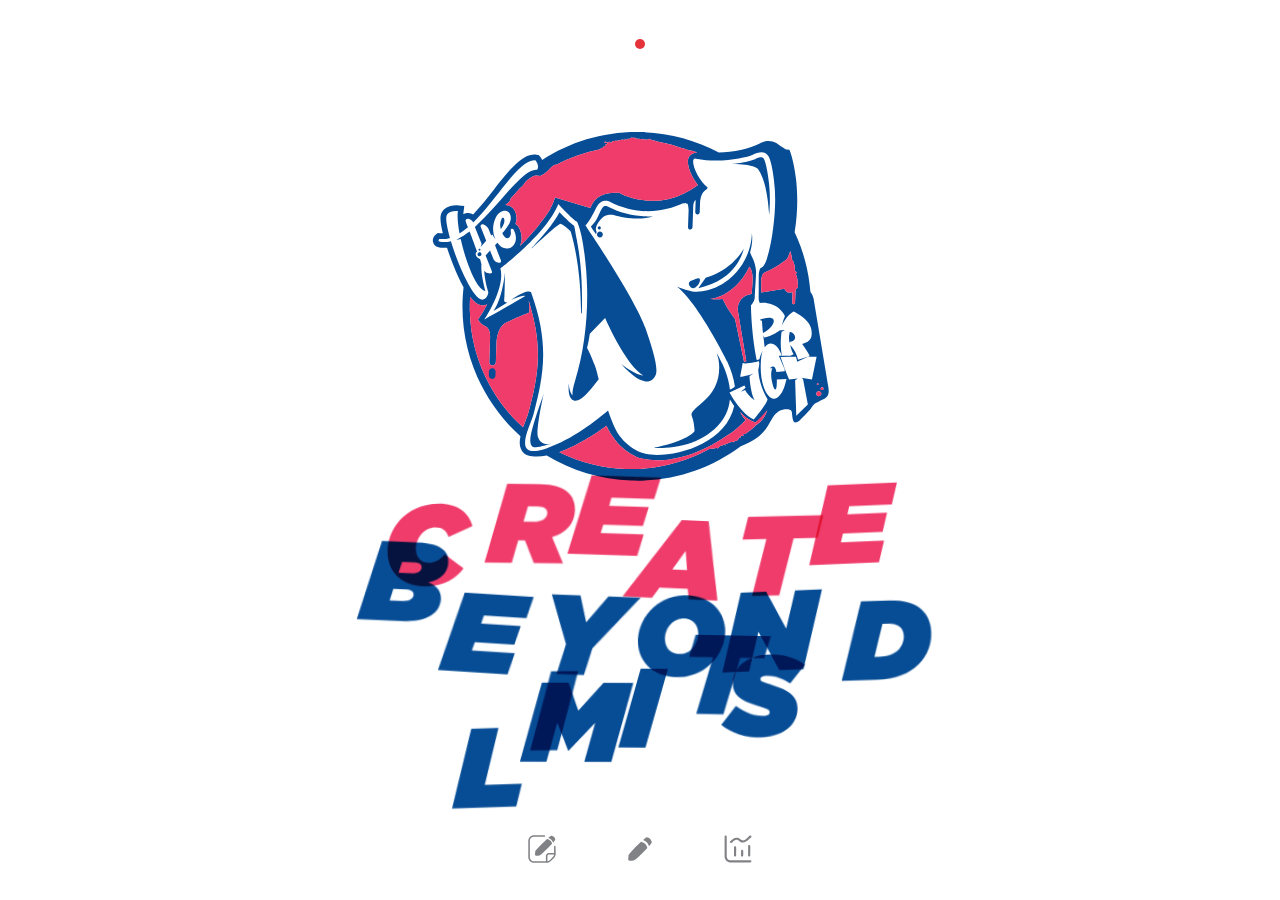
==== commit 629b7cba: "v1.7 (option B): gradient circles on the closed sections - In the sections, the icons that are not o" ====
--- a/index.html
+++ b/index.html
@@ -112,7 +112,8 @@
 .dot:hover i{transform:scale(1.3)}
 .dot:focus-visible{outline-offset:-8px}
 
-/* ---------- icons: bottom of the opening, top of the sections ---------- */
+/* ---------- icons: bottom of the opening, top of the sections ----------
+   In the sections each icon sits in a gradient circle (8.pdf); the open section's icon wears its paint splash instead. */
 .dock{position:fixed;left:50%;top:var(--home-y);width:0;height:0;z-index:31;margin:0;padding:0;transition:top .72s var(--ease)}
 .inview .dock{top:var(--view-y)}
 .dk{position:absolute;left:calc(var(--i) * var(--gap));top:0;width:58px;height:58px;margin:-29px 0 0 -29px;border-radius:50%;display:block;-webkit-tap-highlight-color:transparent;touch-action:manipulation}
@@ -122,10 +123,14 @@
 @media (hover:hover){.dk:hover .dk-in{transform:scale(1.07)}.inview .dk.on:hover .dk-in{transform:scale(1.13)}.home .dk:hover .ico{fill:#55565A}}
 .dk,.dot{-webkit-touch-callout:none;-webkit-user-select:none;user-select:none}
 .spl{position:absolute;left:50%;top:50%;width:var(--art);height:var(--art);margin:calc(var(--art) / -2) 0 0 calc(var(--art) / -2);overflow:visible;pointer-events:none}
-.spl .paint{opacity:0;transition:opacity .25s}
-.inview .spl .paint{opacity:1;transition:none}
-.spl .ico{fill:var(--icon);transition:fill .35s}
-.inview .dk.wet .ico{fill:#FFFFFF}
+.spl .paint{opacity:0;transform-box:view-box;transform-origin:50% 50%;transition:opacity .25s}
+.inview .dk.on .paint{opacity:1;transform:none;transition:none}
+.inview .dk:not(.on) .paint{opacity:0;transform:scale(.32);transition:opacity .26s,transform .34s cubic-bezier(.55,0,.75,.2)}
+.spl .pill{opacity:0;transform:scale(.4);transform-box:fill-box;transform-origin:50% 50%;transition:opacity .2s,transform .3s}
+.inview .dk.lit:not(.on) .pill{opacity:1;transform:none;transition:opacity .2s .1s,transform .5s .1s cubic-bezier(.3,1.7,.45,1)}
+.inview .dk.on .pill{opacity:0;transform:scale(1.35);transition:opacity .22s,transform .3s ease-out}
+.spl .ico{fill:var(--icon);transition:fill .3s}
+.inview .dk.lit .ico{fill:#FFFFFF}
 
 /* ---------- framed sections ---------- */
 .frame{display:none}
@@ -395,9 +400,9 @@
 <div class="bar-bg" aria-hidden="true"></div>
 <div class="dot-track"><button class="dot" id="syncBtn" type="button" data-s="off" aria-label="Google Sheet: not connected" title="Not connected"><i></i></button></div>
 <nav class="dock" id="dock" aria-label="Sections">
-    <a class="dk" href="#queue" data-view="queue" style="--i:-1" aria-label="Paint queue" title="Paint queue"><span class="dk-in"><svg class="spl" viewBox="-19.5 -36 500 500" aria-hidden="true" focusable="false"><defs><linearGradient id="gq" gradientUnits="userSpaceOnUse" x1="287.6" y1="172.1" x2="179.3" y2="338.5"><stop offset="0.0" stop-color="#EF3C6B"/><stop offset="0.125" stop-color="#D63875"/><stop offset="0.25" stop-color="#BF307D"/><stop offset="0.375" stop-color="#A92A86"/><stop offset="0.5" stop-color="#92278F"/><stop offset="0.625" stop-color="#7C3592"/><stop offset="0.75" stop-color="#624092"/><stop offset="0.875" stop-color="#424794"/><stop offset="1.0" stop-color="#074D96"/></linearGradient><clipPath id="ctq"><rect x="-69.5" y="-86" width="600" height="424"/></clipPath><clipPath id="cbq"><rect class="rev" x="-69.5" y="336.5" width="600" height="0"/></clipPath></defs><g class="paint" fill="url(#gq)"><g class="body" opacity="0"><path clip-path="url(#ctq)" d="M338.2 82C333.4 79 328.5 80.2 323.7 80.6C318.7 83.6 320.2 86.7 317.1 89.7C313 95.4 302.2 101 302.5 106.7C307.8 101.5 313.1 96.3 318.4 91C320.3 91.9 322.3 89.8 324.2 87.7C326.2 85.5 328.2 83.4 330.3 84.5C326.5 89.2 328.8 98.3 321 98.9C322.9 100.7 324.9 102.5 323.6 104.2C311.5 113.6 299.5 143.5 280 139.4C282.8 132.2 270.7 134.9 265.6 127.5C268.4 121 276.9 114.4 272.3 107.8C266.3 113.5 267.3 119.2 263 124.9C261.5 125.3 259.6 125.1 257.9 124.8C254 124.3 250.6 123.8 252.5 130C246.4 129.5 241.4 124.6 240.7 118.2C242.2 118 243.7 118 245.1 118C249.8 118 253.6 118 251.3 110.3C246.6 116.9 241.4 112.4 235.7 107.8C231.6 104.5 227.1 101.1 222.4 102.3C220.3 118 207.5 140.4 188.1 133.6C179.7 144.4 171.4 148.5 163.1 140C161.2 130.5 174.2 128.9 171.1 119C160.1 121.3 165.9 133.4 155.2 139.9C163.3 157.1 149.6 174.1 148.3 191.1C143.6 193.5 134.5 191.8 133.8 197.6C146.6 200.9 147.4 210.2 135 220C130.2 217.1 125.4 216.8 120.5 223.8C123.5 227.7 126.4 226.2 129.4 224.8C131.7 223.7 134 222.5 136.3 223.9C139.1 228.7 141.7 233.6 140.1 238.4C135.3 239.6 130.5 240.5 125.7 239.6C137.2 253.8 173 266.2 166.1 288.5C178.3 291.2 190.6 290.1 202.8 296.6C196 303.5 200.3 302.4 205.4 304.5C204.3 308 199.3 311.4 200.1 314.9C205.3 308.2 208.4 312.5 210.6 317.6C213.7 310.5 217.4 317.6 217.1 321.6C215.9 343.2 209.1 386.8 217.9 409.6C221.1 394.3 224 379 222.1 363.7C216.7 366.4 223.9 375.8 216.8 374.2C218 367.6 217.9 354.1 220.9 351.9C222.1 354 220.6 356.2 222.1 358.4C223.7 349.5 229.8 335.7 240.3 336.9C240.9 339.6 241.2 342.7 241.1 346.4L239 456.9C238.9 461.3 242.3 465 246.8 465.2C251.2 465.3 254.8 461.8 255 457.4L256.2 387.4C257.5 386.1 258.8 385.3 260.1 386.3C260 390.6 258.1 395 262.6 399.4C267.3 389.4 258.4 379.2 261.5 369.2C260.6 368.3 259.8 367.4 258.9 366.5C259.1 374.2 258 379.5 256.2 384.8L256.6 358.1C257 353.6 257.8 348.2 259.2 342.6C259.4 344 259.7 345.4 260.3 346.8C261.6 345.5 263 344.2 264.3 342.9C270.7 356.6 267.5 377.1 275.8 386.3C275.3 378.5 278.2 370.6 276 362.7C274.2 365.4 272.5 364.1 270.7 362.7C275.7 355.1 266.4 334.5 271 325.9C272 324 281.8 312.4 285.4 322C294.1 322.1 285.1 315.4 290.8 311.6C292.6 311.9 295.2 310.2 297.7 308.4C301 306 304.2 303.6 305 306.5C303.7 295.3 317.4 285.3 312 280.2C318.7 283.1 325.8 258.1 341 256.7C345.4 251.5 340.2 246.2 341.1 240.9C336.3 244.7 333.1 236.6 333.3 233C350.7 242.4 368.2 247.6 385.7 246.5C373.7 238.3 342.2 242.6 333.3 227.8C330.5 223 338.8 223 328.1 219.8C339.3 203.6 356.9 192.9 374.3 189.9C369.7 187.3 365.2 188.9 360.6 190.5C357.3 191.7 353.9 192.9 350.6 192.4C342.3 184.9 345.7 178.1 335 173.9C330 163.3 349.4 155.8 340.4 147.7C345.3 143.3 357 139.8 357.5 133.3C342.6 139.3 327.6 160.2 312.8 154.1C320.2 121.6 338.4 82.6 368.5 54.6C364.7 51.5 372.6 48.5 367.3 45.4C355.4 52.5 354.5 70.5 338.2 82ZM239.4 114.2C239.8 114.2 239.7 114.2 239.5 114.2C239.2 114.2 238.3 114.2 239.4 114.2ZM321.7 192.2C324.8 188.4 327.9 187.1 330.9 191C329.1 193.2 327.3 194.5 325.5 194.5C324.3 194.5 323 193.8 321.7 192.2ZM270.2 291.7C270.3 289.8 270.6 287.9 271.2 291.7C270.9 293.3 270.7 293.9 270.5 293.9C270.3 293.9 270.2 292.8 270.2 291.7ZM207.8 309.2C206.8 308 206.3 306.8 209.3 308.4C210.3 310.2 210.3 310.8 209.9 310.8C209.5 310.8 208.5 310 207.8 309.2ZM216.5 376.8C216.2 376.8 216 376.8 216.8 376.8C217.1 376.8 217.1 376.8 217 376.8C216.9 376.8 216.7 376.8 216.5 376.8ZM305.2 307.7C305.2 307.2 305.1 306.9 305 306.5C305.1 306.9 305.1 307.3 305.2 307.7Z"/></g><path class="drips" clip-path="url(#cbq)" d="M338.2 82C333.4 79 328.5 80.2 323.7 80.6C318.7 83.6 320.2 86.7 317.1 89.7C313 95.4 302.2 101 302.5 106.7C307.8 101.5 313.1 96.3 318.4 91C320.3 91.9 322.3 89.8 324.2 87.7C326.2 85.5 328.2 83.4 330.3 84.5C326.5 89.2 328.8 98.3 321 98.9C322.9 100.7 324.9 102.5 323.6 104.2C311.5 113.6 299.5 143.5 280 139.4C282.8 132.2 270.7 134.9 265.6 127.5C268.4 121 276.9 114.4 272.3 107.8C266.3 113.5 267.3 119.2 263 124.9C261.5 125.3 259.6 125.1 257.9 124.8C254 124.3 250.6 123.8 252.5 130C246.4 129.5 241.4 124.6 240.7 118.2C242.2 118 243.7 118 245.1 118C249.8 118 253.6 118 251.3 110.3C246.6 116.9 241.4 112.4 235.7 107.8C231.6 104.5 227.1 101.1 222.4 102.3C220.3 118 207.5 140.4 188.1 133.6C179.7 144.4 171.4 148.5 163.1 140C161.2 130.5 174.2 128.9 171.1 119C160.1 121.3 165.9 133.4 155.2 139.9C163.3 157.1 149.6 174.1 148.3 191.1C143.6 193.5 134.5 191.8 133.8 197.6C146.6 200.9 147.4 210.2 135 220C130.2 217.1 125.4 216.8 120.5 223.8C123.5 227.7 126.4 226.2 129.4 224.8C131.7 223.7 134 222.5 136.3 223.9C139.1 228.7 141.7 233.6 140.1 238.4C135.3 239.6 130.5 240.5 125.7 239.6C137.2 253.8 173 266.2 166.1 288.5C178.3 291.2 190.6 290.1 202.8 296.6C196 303.5 200.3 302.4 205.4 304.5C204.3 308 199.3 311.4 200.1 314.9C205.3 308.2 208.4 312.5 210.6 317.6C213.7 310.5 217.4 317.6 217.1 321.6C215.9 343.2 209.1 386.8 217.9 409.6C221.1 394.3 224 379 222.1 363.7C216.7 366.4 223.9 375.8 216.8 374.2C218 367.6 217.9 354.1 220.9 351.9C222.1 354 220.6 356.2 222.1 358.4C223.7 349.5 229.8 335.7 240.3 336.9C240.9 339.6 241.2 342.7 241.1 346.4L239 456.9C238.9 461.3 242.3 465 246.8 465.2C251.2 465.3 254.8 461.8 255 457.4L256.2 387.4C257.5 386.1 258.8 385.3 260.1 386.3C260 390.6 258.1 395 262.6 399.4C267.3 389.4 258.4 379.2 261.5 369.2C260.6 368.3 259.8 367.4 258.9 366.5C259.1 374.2 258 379.5 256.2 384.8L256.6 358.1C257 353.6 257.8 348.2 259.2 342.6C259.4 344 259.7 345.4 260.3 346.8C261.6 345.5 263 344.2 264.3 342.9C270.7 356.6 267.5 377.1 275.8 386.3C275.3 378.5 278.2 370.6 276 362.7C274.2 365.4 272.5 364.1 270.7 362.7C275.7 355.1 266.4 334.5 271 325.9C272 324 281.8 312.4 285.4 322C294.1 322.1 285.1 315.4 290.8 311.6C292.6 311.9 295.2 310.2 297.7 308.4C301 306 304.2 303.6 305 306.5C303.7 295.3 317.4 285.3 312 280.2C318.7 283.1 325.8 258.1 341 256.7C345.4 251.5 340.2 246.2 341.1 240.9C336.3 244.7 333.1 236.6 333.3 233C350.7 242.4 368.2 247.6 385.7 246.5C373.7 238.3 342.2 242.6 333.3 227.8C330.5 223 338.8 223 328.1 219.8C339.3 203.6 356.9 192.9 374.3 189.9C369.7 187.3 365.2 188.9 360.6 190.5C357.3 191.7 353.9 192.9 350.6 192.4C342.3 184.9 345.7 178.1 335 173.9C330 163.3 349.4 155.8 340.4 147.7C345.3 143.3 357 139.8 357.5 133.3C342.6 139.3 327.6 160.2 312.8 154.1C320.2 121.6 338.4 82.6 368.5 54.6C364.7 51.5 372.6 48.5 367.3 45.4C355.4 52.5 354.5 70.5 338.2 82ZM239.4 114.2C239.8 114.2 239.7 114.2 239.5 114.2C239.2 114.2 238.3 114.2 239.4 114.2ZM321.7 192.2C324.8 188.4 327.9 187.1 330.9 191C329.1 193.2 327.3 194.5 325.5 194.5C324.3 194.5 323 193.8 321.7 192.2ZM270.2 291.7C270.3 289.8 270.6 287.9 271.2 291.7C270.9 293.3 270.7 293.9 270.5 293.9C270.3 293.9 270.2 292.8 270.2 291.7ZM207.8 309.2C206.8 308 206.3 306.8 209.3 308.4C210.3 310.2 210.3 310.8 209.9 310.8C209.5 310.8 208.5 310 207.8 309.2ZM216.5 376.8C216.2 376.8 216 376.8 216.8 376.8C217.1 376.8 217.1 376.8 217 376.8C216.9 376.8 216.7 376.8 216.5 376.8ZM305.2 307.7C305.2 307.2 305.1 306.9 305 306.5C305.1 306.9 305.1 307.3 305.2 307.7Z"/><g class="drops"><path opacity="0" d="M346.7 392C353 395.5 350.4 410.3 357.2 405.2C353.2 401.8 353.7 392 347.4 392C347.2 392 347 392 346.7 392Z"/><path opacity="0" d="M337.5 371.7C338.8 373.2 341 374.7 339 371C337.9 370.4 337.3 370.2 337 370.2C336.4 370.2 336.8 370.9 337.5 371.7Z"/><path opacity="0" d="M339.1 357.8C342.5 360.9 341 364 343 367.1C350.4 362 344.5 357.8 339.5 357.8C339.4 357.8 339.2 357.8 339.1 357.8Z"/><path opacity="0" d="M334.9 366.5C336.2 367.9 338.4 369.4 336.4 365.7C335.3 365.1 334.7 364.9 334.4 364.9C333.8 364.9 334.2 365.7 334.9 366.5Z"/><path opacity="0" d="M315.4 368.2C320.6 371.3 319.4 385.4 324.5 380.1C323.9 377.1 320.8 368.1 316.2 368.1C315.9 368.1 315.6 368.1 315.4 368.2Z"/><path opacity="0" d="M319.4 366.9C320.5 366.9 322.6 367.9 324.6 368.8C327.7 370.2 330.7 371.6 329.8 369.6C324.9 366.5 328.2 363.5 323.3 360.4C323.2 363.8 324.6 366.9 319.4 366.9ZM319.3 366.9C319.3 366.9 319.4 366.9 319.4 366.9C319.4 366.9 319.4 366.9 319.4 366.9C319.4 366.9 319.3 366.9 319.3 366.9Z"/><path opacity="0" d="M319.4 353.8C319.5 356 320.9 358.2 323.3 360.4C323.7 359.9 324.2 359.5 324.6 359.1C324.3 358.1 323.3 353 321 353C320.5 353 320 353.3 319.4 353.8Z"/><path opacity="0" d="M316.7 364.3C312.2 356.8 310.7 349.3 305 341.9C304 348.5 310.9 362 316.7 364.3Z"/><path opacity="0" d="M302.1 364.9C303.4 366.4 305.6 367.9 303.6 364.2C302.5 363.6 301.9 363.4 301.5 363.4C300.9 363.4 301.4 364.1 302.1 364.9Z"/><path opacity="0" d="M316.8 345.9C313.1 350 323.5 350.1 316.8 345.9Z"/><path opacity="0" d="M316.8 345.9C318.7 343.8 317 342.7 315.7 342.7C314.4 342.7 313.5 343.8 316.8 345.9Z"/><path opacity="0" d="M334.1 313.1C337.6 314.9 335.4 324 340.6 319.8C342.8 316.8 332.9 309 331.3 309C330.6 309 331.2 310.2 334.1 313.1Z"/><path opacity="0" d="M331.4 321C327.7 325.2 338.1 325.3 331.4 321Z"/><path opacity="0" d="M327.5 317C327.6 320.4 329 319.6 331.4 321C331.9 320.6 332.3 320.1 332.7 319.7C331.9 318.4 332.8 317.1 331.5 315.8C330.1 316.6 328.8 315.7 327.5 317Z"/><path opacity="0" d="M302.4 339.2C301.3 341.9 304.1 340.7 302.4 339.2Z"/><path opacity="0" d="M302.4 339.2C304.3 337.1 302.6 336.1 301.3 336.1C300 336.1 299.1 337.1 302.4 339.2Z"/><path opacity="0" d="M350 287C351.3 288.3 354 286.3 352.7 284.4C351.3 286 348.7 284.5 350 287Z"/><path opacity="0" d="M327.4 306C328.7 307.5 330.9 308.9 328.9 305.2C327.8 304.6 327.2 304.4 326.9 304.4C326.3 304.4 326.7 305.2 327.4 306Z"/><path opacity="0" d="M216.5 418.8C220.4 415.8 221.7 412.7 217.9 409.6C214.1 412.7 212.7 415.7 216.5 418.8Z"/><path opacity="0" d="M298.3 332.1C299.6 333.5 301.8 335 299.8 331.3C298.8 330.7 298.1 330.5 297.8 330.5C297.2 330.5 297.6 331.3 298.3 332.1Z"/><path opacity="0" d="M261.5 369.2C262.8 369.7 263.2 369.4 263.1 369C263 368.8 262.8 368.6 262.5 368.6C262.2 368.6 261.9 368.8 261.5 369.2Z"/><path opacity="0" d="M258.9 366.5C260.2 365.7 261.5 366.6 262.8 365.3C261.5 363 260.2 362.1 259.3 362.1C257.8 362.1 257.3 364.2 258.9 366.5Z"/><path opacity="0" d="M294.4 322.9C295.7 324.3 297.9 325.8 295.9 322.1C294.9 321.5 294.2 321.3 293.9 321.3C293.3 321.3 293.8 322.1 294.4 322.9Z"/><path opacity="0" d="M290.6 330C287 327.3 290.2 324.7 285.4 322C284.3 324 286.6 332.3 290.6 330Z"/><path opacity="0" d="M260.3 349.5C259.2 352.2 262 350.9 260.3 349.5Z"/><path opacity="0" d="M181 430.4C183.3 428.2 183.4 426.1 182.3 423.9C180 426 180 428.2 181 430.4Z"/><path opacity="0" d="M260.3 349.5C261.7 348.6 261 347.7 260.3 346.8C259 347.7 259.6 348.6 260.3 349.5Z"/><path opacity="0" d="M183.7 419.9C182.6 422.6 185.4 421.4 183.7 419.9Z"/><path opacity="0" d="M183.7 419.9C187.1 417.8 186.1 416.8 184.8 416.8C183.5 416.8 181.9 417.8 183.7 419.9Z"/><path opacity="0" d="M222.1 358.4C221 361.1 223.9 359.9 222.1 358.4Z"/><path opacity="0" d="M199.8 357C200.7 357.9 201.6 358.7 202.4 359.6C203.3 358.8 204.2 357.9 205.1 357C204.2 356.1 203.3 355.3 202.5 354.4C201.6 355.2 200.7 356.1 199.8 357Z"/><path opacity="0" d="M203.8 350.4C202.7 353.2 205.5 351.9 203.8 350.4Z"/><path opacity="0" d="M203.8 350.4C204.3 349.3 204 348.8 203.7 348.8C203.3 348.8 202.8 349.6 203.8 350.4Z"/><path opacity="0" d="M417.8 125.3C419.1 126.7 421.3 128.2 419.3 124.5C418.3 123.9 417.6 123.7 417.3 123.7C416.7 123.7 417.1 124.5 417.8 125.3Z"/><path opacity="0" d="M367.8 172.8C373.8 171.2 372.2 168.8 370.1 168.8C368.8 168.8 367.4 169.8 367.8 172.8Z"/><path opacity="0" d="M210.6 317.6C203.9 321.8 214.2 321.9 210.6 317.6Z"/><path opacity="0" d="M390.4 127C391.2 125.6 393 124.4 391.8 123C391 124.3 389.2 125.6 390.4 127Z"/><path opacity="0" d="M192.2 318.1C191.6 319.3 191.9 320.6 194.8 320.2C196 317 195.6 316 194.8 316C194 316 192.8 317.1 192.2 318.1Z"/><path opacity="0" d="M142.3 368.4C142.3 370.3 142.6 372.2 143.3 368.4C143 366.8 142.8 366.3 142.7 366.3C142.5 366.3 142.4 367.4 142.3 368.4Z"/><path opacity="0" d="M336.3 167.3C338.9 170.5 341.5 170.5 344.2 167.4C342.9 165.8 341.6 165 340.2 165C338.9 165 337.6 165.8 336.3 167.3Z"/><path opacity="0" d="M197.5 312.3C198.2 311 200.1 309.7 198.8 308.4C198.1 309.7 196.3 311 197.5 312.3Z"/><path opacity="0" d="M190.9 313.6C192.2 314.9 194.9 312.9 193.6 311C192.2 312.6 189.6 311.1 190.9 313.6Z"/><path opacity="0" d="M397.1 109.9C397.8 108.6 399.7 107.3 398.4 106C397.7 107.3 395.9 108.6 397.1 109.9Z"/><path opacity="0" d="M171.2 320C174.2 323.5 177.3 322.2 180.4 321.4C176.5 318.3 184.4 315.3 179.1 312.2C174 316.9 173.9 314.4 171.2 320Z"/><path opacity="0" d="M358.9 132C362.4 138.1 370.5 130.9 366.8 126.8C361.7 127.9 361.6 126.5 358.9 132Z"/><path opacity="0" d="M154 331.7C159.1 329.4 160.9 327.7 163.3 322.6C162.6 321.5 161.7 321 160.7 321C156.5 321 150.9 329.7 154 331.7Z"/><path opacity="0" d="M344.5 112.2C345.4 113.1 346.3 114 347.2 114.9C348 114 348.9 113.1 349.8 112.3C348.9 111.4 348.1 110.5 347.2 109.6C346.3 110.5 345.4 111.4 344.5 112.2Z"/><path opacity="0" d="M129.3 255.2C130.4 256.5 133.6 257.8 132.2 254.1C131.3 253.9 130.6 253.8 130.1 253.8C128.7 253.8 128.7 254.5 129.3 255.2Z"/><path opacity="0" d="M280.2 105.2C280.9 103.9 282.8 102.6 281.5 101.3C280.8 102.6 279 103.9 280.2 105.2Z"/><path opacity="0" d="M89.5 274.2C88.9 277.5 89.6 280.8 92.6 280.1C92.2 276.2 98.5 272.3 94 268.3C93.8 268.3 93.7 268.3 93.5 268.3C91.7 268.3 90.1 271.2 89.5 274.2Z"/><path opacity="0" d="M251.3 110.3C254.3 106.9 253.1 105.2 251.7 105.2C250.3 105.2 248.8 106.9 251.3 110.3Z"/><path opacity="0" d="M86.1 268.3C86.8 267 88.7 265.6 87.4 264.3C86.7 265.6 84.9 266.9 86.1 268.3Z"/><path opacity="0" d="M239.6 90.6C242.2 90.1 244.8 88.8 247.5 85.3C246.2 83.7 245 83 243.9 83C241.2 83 239.5 87.6 239.6 90.6Z"/><path opacity="0" d="M226.4 101C229.8 98.8 227 96.6 225.1 94.4C224.8 96.6 225.5 98.8 226.4 101Z"/><path opacity="0" d="M234.4 72.1C237.9 74.1 241.4 82.4 244.9 80.1C242.6 74.4 243.2 68.7 238.4 63C235 66 236.4 69.1 234.4 72.1Z"/><path opacity="0" d="M113.9 206.1C115.2 207.6 117.4 209.1 115.4 205.4C114.3 204.8 113.7 204.6 113.4 204.6C112.8 204.6 113.2 205.4 113.9 206.1Z"/><path opacity="0" d="M225.1 94.4C227.5 91.6 226 90.2 224.7 90.2C223.3 90.2 222.1 91.6 225.1 94.4Z"/><path opacity="0" d="M78.5 220.9C83.8 222.7 89 231.8 94.2 223.6C91 220.6 87.7 218.7 84.4 218.7C82.4 218.7 80.5 219.4 78.5 220.9Z"/><path opacity="0" d="M222.6 81.3C224.1 83.5 222.6 85.6 223.8 87.8C227.1 86.5 226.7 80.7 224.1 80.7C223.6 80.7 223.1 80.9 222.6 81.3Z"/><path opacity="0" d="M222.6 76C224.8 78.3 227 78.4 229.1 77.3C227.8 76 228.7 74.7 227.9 73.4C226.1 75 224.4 73.5 222.6 76Z"/><path opacity="0" d="M73 225C73 231.5 78.3 236.8 84.8 236.8C91.3 236.8 96.6 231.5 96.6 225C96.6 218.5 91.3 213.2 84.8 213.2C78.3 213.2 73 218.5 73 225Z"/><path opacity="0" d="M227.1 71.7C227.1 78.2 232.4 83.5 238.9 83.5C245.4 83.5 250.6 78.2 250.6 71.7C250.6 65.2 245.4 60 238.9 60C232.4 60 227.1 65.2 227.1 71.7Z"/><path opacity="0" d="M150.4 327C150.4 331.3 153.9 334.7 158.2 334.7C162.5 334.7 165.9 331.3 165.9 327C165.9 322.7 162.5 319.2 158.2 319.2C153.9 319.2 150.4 322.7 150.4 327Z"/><path opacity="0" d="M362.1 169.7C362.1 174 365.6 177.5 369.9 177.5C374.2 177.5 377.6 174 377.6 169.7C377.6 165.4 374.2 161.9 369.9 161.9C365.6 161.9 362.1 165.4 362.1 169.7Z"/><path opacity="0" d="M360 127C360 131.2 363.4 134.7 367.7 134.7C372 134.7 375.5 131.2 375.5 127C375.5 122.7 372 119.2 367.7 119.2C363.4 119.2 360 122.7 360 127Z"/><path opacity="0" d="M335.6 362.1C335.6 366.4 339 369.9 343.3 369.9C347.6 369.9 351.1 366.4 351.1 362.1C351.1 357.8 347.6 354.4 343.3 354.4C339 354.4 335.6 357.8 335.6 362.1Z"/></g></g><g class="ico" transform="translate(230.5 214) scale(0.57) translate(-250 -250)"><path d="M301.9 293.1C298.4 293.8 293.3 298.9 292.7 302.3L292.6 302.8L292.6 345.6L299.7 343.3C303.1 342.2 306.7 340.2 310 337.4C317.7 330.9 330.3 318.1 336.4 310.9C339.6 307.3 341.7 303.6 342.8 300.1L345.1 293L302.4 293L301.9 293.1ZM181.4 357.3C161.1 355.4 144.6 338.8 142.7 318.1L142.7 181.5C144.5 163.8 156.8 149 174 144.2L180.8 142.7L270.1 142.7C272.9 143.9 274.5 146.2 274.5 148.7C274.6 151.2 273.1 153.3 270.6 154.4C260.6 154.8 250.2 155 236.8 155C231 155 225.2 155 219.5 155L216.2 154.9C210.4 154.9 204.6 154.9 198.8 154.9C192.6 154.9 187.1 154.9 182.1 155L181.7 155L181.4 155C167.5 157 156.4 168.5 154.9 182.4L154.9 183L155 317.9C155.2 330.1 169.9 345 181.5 345L280.4 345L280.4 301.6C280.4 293.2 292.8 280.7 301.1 280.7L344.5 280.7L344.5 229.9C344.7 229.3 346.1 227.2 346.9 226.6C348.1 225.7 349.4 225.2 350.7 225.2C353.2 225.2 355.6 227 356.7 229.7C356.1 240 356.5 250.5 356.8 260.6C357.3 272.1 357.7 283.9 356.7 294.6C355.3 310.8 341.7 323.6 329.8 334.8C327.7 336.9 325.6 338.8 323.7 340.7C314.1 350.1 306.8 356.4 292.9 357.3L181.4 357.3ZM289.6 170.8C300.8 173.5 311.9 178.6 319.1 187.9C323.9 193.9 327.3 201.8 328.8 209.3C314 225.2 283.8 254.7 267.9 269.5C258.3 278.5 244.5 291.9 233.6 298.7C231.9 299.7 230.9 300.2 228.8 300.5C221.6 301.4 211.6 302.2 204.3 302.4C199 302.5 195.8 301.4 195 295.6C196.6 286.8 195.7 276.3 197.3 267.7C198 263.8 203.3 259.2 205.3 255.8C226.8 230.6 265.1 193.1 289.6 170.8ZM336.9 200.6C336.7 200.8 336.3 200.1 336.2 199.9C334.9 197.6 334.1 194.5 332.7 191.9C325.5 178.3 313.6 168.5 298.9 163.9C298.8 163.5 299 163.4 299.2 163.1C301.2 160.8 306.9 156.8 309.5 154.7C312 152.9 319.1 147.1 321.6 146.6C327.3 145.4 338.4 151.1 342.7 154.9C347.4 159 354 170.5 353.7 176.8C353.6 179.5 350.2 183.7 348.6 186C345 190.8 341.1 195.3 337.2 199.9C337 200.1 336.9 200.4 336.9 200.6Z"/></g></svg></span></a>
-    <a class="dk" href="#order" data-view="order" style="--i:0" aria-label="New order" title="New order"><span class="dk-in"><svg class="spl" viewBox="-14 -17 500 500" aria-hidden="true" focusable="false"><defs><linearGradient id="go" gradientUnits="userSpaceOnUse" x1="209.6" y1="176.1" x2="325.9" y2="340.8"><stop offset="0.0" stop-color="#EF3C6B"/><stop offset="0.125" stop-color="#D63875"/><stop offset="0.25" stop-color="#BF307D"/><stop offset="0.375" stop-color="#A92A86"/><stop offset="0.5" stop-color="#92278F"/><stop offset="0.625" stop-color="#7C3592"/><stop offset="0.75" stop-color="#624092"/><stop offset="0.875" stop-color="#424794"/><stop offset="1.0" stop-color="#074D96"/></linearGradient><clipPath id="cto"><rect x="-64" y="-67" width="600" height="402.5"/></clipPath><clipPath id="cbo"><rect class="rev" x="-64" y="334" width="600" height="0"/></clipPath></defs><g class="paint" fill="url(#go)"><g class="body" opacity="0"><path clip-path="url(#cto)" d="M143.3 131.9C144.4 139.9 151.9 141.7 152.9 149.8C148.8 155.1 148.4 162.6 147.4 167.7C151.8 168.9 153.2 173 157.1 174.6L154.3 174.6C150 181.9 143.5 180.3 140.5 187C142.9 186.5 143.1 188.1 143.3 189.8C137.4 191.3 138.3 199.4 137.8 206.3C139.9 208.3 144.2 208.1 146 210.4C141.5 210.9 140.1 214.6 137.8 217.3C138.3 217.4 138.9 217.3 139.4 217.3C141.3 217.2 143.1 217.2 143.3 218.7C138.7 220.1 139.3 221.1 141.9 224.2C122.6 232 137.4 256.3 146 269.7C144.7 269.7 143.6 269.5 142.7 269.3C140.6 268.8 139.5 268.3 137.8 271.1C147 271.3 145.4 277.1 152.9 280.7C149.3 282.1 153.4 292.6 154.3 284.8C153.7 284.9 153.4 284.6 153.4 284.4C153.2 284 153.8 283.5 154.3 284.8C160.4 290.3 152 292.2 152.9 300C156.6 299.7 158.7 301.1 160.4 302.5C162.8 304.5 164.7 306.4 169.5 304.1C170.1 309.4 169.1 312.9 166.7 315.1C172.8 312.8 176.5 314.4 179.6 316.1C183.4 318.1 186.4 320.2 191.5 315.1C192.5 319.4 189.1 319.2 190.1 323.4C195.5 327 199.1 332.2 205.1 335.1L205.1 391.2C205.1 396.6 209.5 401 214.9 401C220.3 401 224.6 396.6 224.6 391.2L224.6 336.4C227.5 337.4 230.1 336.8 232.5 336.2C236 335.3 239.2 334.5 242.5 338.6C243.9 343.7 239.1 342.5 239.7 346.8C247.6 363.8 246.9 400.8 248 424C254.9 424.5 255.6 418.7 257.6 414.3C246.1 401.5 252.2 371.1 246.6 352.3C249.2 352.2 247.6 347.8 250.7 348.2C251.1 350.1 253.7 349.9 256.3 349.6C257.8 349.4 259.3 349.3 260.4 349.6C265.9 355.2 260 372 268.7 374.4C271.8 367.8 269.9 351.5 270 344.1C269.8 347.2 266.3 347 262.8 346.8C261.5 346.8 260.2 346.7 259 346.8C260.5 338.5 247 345 249.4 335.8C248.8 335.9 248.5 335.6 248.4 335.4C248.3 335 248.8 334.5 249.4 335.8C250.5 336.5 251.6 337.3 253.5 337.2C253.9 329.8 264.1 332.2 270 330.3C269.4 337.4 273.6 339.5 275.5 344.1C277.4 336.3 278.6 327.9 285.2 324.8C284.2 329.9 287.4 330.9 292.1 330.3C291.2 322.5 288.5 322.1 293.5 316.5C295.6 316 296.6 316.6 297.6 317.2C298.6 317.8 299.6 318.4 301.7 317.9C302.2 329.3 314.8 328.7 315.5 339.9C314.7 341.9 313.4 343.3 311.4 344.1C306.8 343.6 300.8 344.5 301.7 338.6C301.1 338.6 300.4 338.6 299.7 338.6C296.6 338.7 293.5 338.7 292.1 337.2C296.8 346.7 301.6 356.1 314.1 357.9C317.1 348.4 329.1 343.8 340.3 346.8C331.1 335.6 329.4 320.1 327.9 304.1C332.3 302.9 337.9 305.2 343.2 307.5C348.2 309.6 353.1 311.8 356.8 311C348.8 306.2 335.8 300.5 329.3 298.6C330.3 291.6 324.6 290.5 322.4 290.3C326.4 286.2 322.7 283.4 321 277.9C326.8 274.2 331.4 264.6 329.3 257.3C332 260 331.9 257.6 332.1 255.1C332.3 253.3 332.8 251.5 334.8 251.8C341.7 256.3 352 254.3 362.1 252.3C369.2 251 376.1 249.6 381.6 250.4C376.7 256.5 366.6 257.4 362.3 264.2C383.2 259.8 392.1 243.4 411.9 238C386.4 240.5 364.4 253.7 334.8 247.6C333.4 242.6 330 239.6 329.3 233.9C330.3 230.3 334.2 229.6 334.8 225.6C332.9 220.4 332.6 221.7 329.3 217.3C331.7 218.9 332.9 218.1 333.9 217.4C334.8 216.6 335.7 215.9 337.5 217.3C338.5 213.6 334.8 214.5 334.8 211.8C336.2 210.9 336.2 208.6 338.9 209.1C338.9 204.5 333 205.8 333.4 200.8C336.3 203.3 341.8 203.9 344.4 199.4C342.7 197.4 337.1 197 340.3 193.9C337.7 193.1 337.2 194.5 336.7 195.9C336.2 197.2 335.7 198.5 333.4 198C330 190.3 326.5 187.5 325.2 180.1C328.6 180.3 329.5 182.8 330.7 178.8C328 176.2 327.2 178.6 323.8 178.8C322.4 176 321.4 172.9 318.3 171.9C318.4 173.5 316.3 172.7 318.3 171.9L318.3 167.7C314.6 166.6 312.8 167.3 316.9 163.6C314 160.6 310.8 163.3 308.6 165C303.2 157.4 297.5 149.5 290.7 147.1C292 145.6 295.8 146.6 294.8 142.9C283.1 133.8 268.9 127.9 253.5 134.7C250.1 129.7 254.7 126.8 250.7 125C247.3 130.9 242 128.6 237.1 126.4C233.2 124.6 229.5 122.8 227.3 125C228.7 125.1 228.4 126.7 228.7 127.8C222.6 127.7 217.7 130.5 213.2 133.4C208.2 136.5 203.7 139.7 198.4 138.8C191 141.2 189.8 149.8 181.3 151.1C182.9 151.1 183.1 152.5 183.2 154C181 153.6 180.9 155.2 179.1 155.3C176.7 152.4 176 151.3 177.7 147.1C175.1 146.4 174.9 148.1 174.7 149.8C174.5 151.3 174.3 152.9 172.2 152.6C165.9 147.1 153.9 137.5 147.4 127.8C146.2 117.5 138.3 113.9 128.1 112.6C124.7 124.2 131.4 131.7 143.3 131.9ZM132.3 122.3C132 122 132.2 122.2 132.3 122.3C132.4 122.5 132.6 122.6 132.6 122.6C132.6 122.6 132.5 122.5 132.3 122.3ZM138.6 128C138.6 126.9 139.7 125.7 141.9 127.8C141 128.9 140.2 129.3 139.7 129.3C139 129.3 138.6 128.7 138.6 128ZM151.6 140.3C151.5 140.1 151.3 139.9 151.6 140.2C151.8 140.4 151.9 140.5 151.9 140.5C151.8 140.5 151.7 140.4 151.6 140.3ZM157.1 147.1C157 147 156.8 146.8 157.1 147.1C157.3 147.3 157.4 147.4 157.4 147.4C157.4 147.4 157.2 147.2 157.1 147.1ZM285.2 149.8C286 147.1 286.4 148.5 286.4 149.8C286.4 150.6 286.3 151.4 286 151.4C285.8 151.4 285.5 151 285.2 149.8ZM188.7 148.4C193.7 149.6 190.7 151.8 188.8 151.8C187.6 151.8 186.8 150.9 188.7 148.4ZM311.5 166.4C311.3 166.2 311.1 166.1 311.4 166.3C311.6 166.6 311.7 166.6 311.7 166.6C311.7 166.6 311.6 166.5 311.5 166.4ZM161 176.1C160.6 177.3 158.5 178.4 155.7 177.4C155.8 179 153.7 178.2 155.7 177.4C155.7 176 156.8 175.7 157.1 174.6C160.3 174 161.3 175.1 161 176.1ZM140.5 195.3C140.3 195 140.4 195.2 140.6 195.4C140.7 195.5 140.8 195.6 140.8 195.6C140.8 195.6 140.7 195.5 140.5 195.3ZM139.1 200.8C138.9 200.5 139.1 200.7 139.2 200.9C139.3 201 139.4 201.1 139.4 201.1C139.4 201.1 139.4 201 139.1 200.8ZM385.8 249C386.3 247.2 388.2 246.8 388.5 244.9C391.6 245.4 389.3 249.2 386.7 249.2C386.4 249.2 386.1 249.1 385.8 249ZM316.9 266.9C316.6 266.7 316.8 266.8 317 267C317.1 267.1 317.2 267.2 317.2 267.2C317.2 267.2 317.1 267.1 316.9 266.9ZM268.7 287.6C268.4 287.3 268.6 287.5 268.7 287.7C268.9 287.8 269 287.9 269 287.9C269 287.9 268.9 287.8 268.7 287.6ZM307.3 297.3C307.1 297.1 307 297 307.2 297.2C307.5 297.5 307.5 297.5 307.5 297.5C307.5 297.5 307.4 297.4 307.3 297.3ZM314.1 311L321 311C320.3 315.9 325.9 314.4 325.2 319.3L318.3 319.3L318.3 313.8C316.6 314.4 315.4 315.5 315.5 317.9C311.7 316.2 313.4 313.9 314.1 311ZM181.9 316.5C181.6 316.3 181.8 316.4 181.9 316.6C182.1 316.7 182.2 316.8 182.2 316.8C182.2 316.8 182.1 316.8 181.9 316.5ZM278.3 316.5C281.5 316.1 279.8 320.5 282.4 320.7C281.5 322.5 279.5 323.2 276.9 323.4C276.4 320.1 279.4 320.4 278.3 316.5ZM319.6 322C319.2 323.3 318.9 322.9 318.2 322.5C317.9 322.2 317.4 322 316.9 322C317.2 320.3 319.6 320.6 319.6 322ZM224.6 323.5L224.6 323.5C224.8 323.6 224.9 323.7 224.9 323.7C224.9 323.7 224.8 323.6 224.6 323.5ZM203.9 327.5C204.7 324.8 205.1 326.2 205.1 327.5C205.1 328.3 205 329.1 204.7 329.1C204.5 329.1 204.2 328.7 203.9 327.5ZM274.2 327.5H276.9V330.3H274.2ZM272.9 334.5C272.7 334.3 272.5 334.2 272.8 334.4C273 334.7 273.1 334.7 273.1 334.7C273.1 334.7 273 334.6 272.9 334.5ZM245.2 334.4C247.9 336.6 246.7 337.7 245.5 337.7C244.4 337.7 243.2 336.7 245.2 334.4ZM249.4 344.2C249.3 344 249.1 343.8 249.4 344.1C249.6 344.3 249.7 344.4 249.7 344.4C249.7 344.4 249.6 344.3 249.4 344.2ZM322.5 345.5C322.3 345.4 322.1 345.2 322.4 345.5C322.6 345.7 322.7 345.8 322.7 345.8C322.7 345.8 322.6 345.6 322.5 345.5ZM180.5 151.2C180.8 151.2 181 151.1 181.3 151.1C181.3 151.1 181.3 151.1 181.3 151.1C181.1 151.1 180.8 151.1 180.5 151.2Z"/></g><path class="drips" clip-path="url(#cbo)" d="M143.3 131.9C144.4 139.9 151.9 141.7 152.9 149.8C148.8 155.1 148.4 162.6 147.4 167.7C151.8 168.9 153.2 173 157.1 174.6L154.3 174.6C150 181.9 143.5 180.3 140.5 187C142.9 186.5 143.1 188.1 143.3 189.8C137.4 191.3 138.3 199.4 137.8 206.3C139.9 208.3 144.2 208.1 146 210.4C141.5 210.9 140.1 214.6 137.8 217.3C138.3 217.4 138.9 217.3 139.4 217.3C141.3 217.2 143.1 217.2 143.3 218.7C138.7 220.1 139.3 221.1 141.9 224.2C122.6 232 137.4 256.3 146 269.7C144.7 269.7 143.6 269.5 142.7 269.3C140.6 268.8 139.5 268.3 137.8 271.1C147 271.3 145.4 277.1 152.9 280.7C149.3 282.1 153.4 292.6 154.3 284.8C153.7 284.9 153.4 284.6 153.4 284.4C153.2 284 153.8 283.5 154.3 284.8C160.4 290.3 152 292.2 152.9 300C156.6 299.7 158.7 301.1 160.4 302.5C162.8 304.5 164.7 306.4 169.5 304.1C170.1 309.4 169.1 312.9 166.7 315.1C172.8 312.8 176.5 314.4 179.6 316.1C183.4 318.1 186.4 320.2 191.5 315.1C192.5 319.4 189.1 319.2 190.1 323.4C195.5 327 199.1 332.2 205.1 335.1L205.1 391.2C205.1 396.6 209.5 401 214.9 401C220.3 401 224.6 396.6 224.6 391.2L224.6 336.4C227.5 337.4 230.1 336.8 232.5 336.2C236 335.3 239.2 334.5 242.5 338.6C243.9 343.7 239.1 342.5 239.7 346.8C247.6 363.8 246.9 400.8 248 424C254.9 424.5 255.6 418.7 257.6 414.3C246.1 401.5 252.2 371.1 246.6 352.3C249.2 352.2 247.6 347.8 250.7 348.2C251.1 350.1 253.7 349.9 256.3 349.6C257.8 349.4 259.3 349.3 260.4 349.6C265.9 355.2 260 372 268.7 374.4C271.8 367.8 269.9 351.5 270 344.1C269.8 347.2 266.3 347 262.8 346.8C261.5 346.8 260.2 346.7 259 346.8C260.5 338.5 247 345 249.4 335.8C248.8 335.9 248.5 335.6 248.4 335.4C248.3 335 248.8 334.5 249.4 335.8C250.5 336.5 251.6 337.3 253.5 337.2C253.9 329.8 264.1 332.2 270 330.3C269.4 337.4 273.6 339.5 275.5 344.1C277.4 336.3 278.6 327.9 285.2 324.8C284.2 329.9 287.4 330.9 292.1 330.3C291.2 322.5 288.5 322.1 293.5 316.5C295.6 316 296.6 316.6 297.6 317.2C298.6 317.8 299.6 318.4 301.7 317.9C302.2 329.3 314.8 328.7 315.5 339.9C314.7 341.9 313.4 343.3 311.4 344.1C306.8 343.6 300.8 344.5 301.7 338.6C301.1 338.6 300.4 338.6 299.7 338.6C296.6 338.7 293.5 338.7 292.1 337.2C296.8 346.7 301.6 356.1 314.1 357.9C317.1 348.4 329.1 343.8 340.3 346.8C331.1 335.6 329.4 320.1 327.9 304.1C332.3 302.9 337.9 305.2 343.2 307.5C348.2 309.6 353.1 311.8 356.8 311C348.8 306.2 335.8 300.5 329.3 298.6C330.3 291.6 324.6 290.5 322.4 290.3C326.4 286.2 322.7 283.4 321 277.9C326.8 274.2 331.4 264.6 329.3 257.3C332 260 331.9 257.6 332.1 255.1C332.3 253.3 332.8 251.5 334.8 251.8C341.7 256.3 352 254.3 362.1 252.3C369.2 251 376.1 249.6 381.6 250.4C376.7 256.5 366.6 257.4 362.3 264.2C383.2 259.8 392.1 243.4 411.9 238C386.4 240.5 364.4 253.7 334.8 247.6C333.4 242.6 330 239.6 329.3 233.9C330.3 230.3 334.2 229.6 334.8 225.6C332.9 220.4 332.6 221.7 329.3 217.3C331.7 218.9 332.9 218.1 333.9 217.4C334.8 216.6 335.7 215.9 337.5 217.3C338.5 213.6 334.8 214.5 334.8 211.8C336.2 210.9 336.2 208.6 338.9 209.1C338.9 204.5 333 205.8 333.4 200.8C336.3 203.3 341.8 203.9 344.4 199.4C342.7 197.4 337.1 197 340.3 193.9C337.7 193.1 337.2 194.5 336.7 195.9C336.2 197.2 335.7 198.5 333.4 198C330 190.3 326.5 187.5 325.2 180.1C328.6 180.3 329.5 182.8 330.7 178.8C328 176.2 327.2 178.6 323.8 178.8C322.4 176 321.4 172.9 318.3 171.9C318.4 173.5 316.3 172.7 318.3 171.9L318.3 167.7C314.6 166.6 312.8 167.3 316.9 163.6C314 160.6 310.8 163.3 308.6 165C303.2 157.4 297.5 149.5 290.7 147.1C292 145.6 295.8 146.6 294.8 142.9C283.1 133.8 268.9 127.9 253.5 134.7C250.1 129.7 254.7 126.8 250.7 125C247.3 130.9 242 128.6 237.1 126.4C233.2 124.6 229.5 122.8 227.3 125C228.7 125.1 228.4 126.7 228.7 127.8C222.6 127.7 217.7 130.5 213.2 133.4C208.2 136.5 203.7 139.7 198.4 138.8C191 141.2 189.8 149.8 181.3 151.1C182.9 151.1 183.1 152.5 183.2 154C181 153.6 180.9 155.2 179.1 155.3C176.7 152.4 176 151.3 177.7 147.1C175.1 146.4 174.9 148.1 174.7 149.8C174.5 151.3 174.3 152.9 172.2 152.6C165.9 147.1 153.9 137.5 147.4 127.8C146.2 117.5 138.3 113.9 128.1 112.6C124.7 124.2 131.4 131.7 143.3 131.9ZM132.3 122.3C132 122 132.2 122.2 132.3 122.3C132.4 122.5 132.6 122.6 132.6 122.6C132.6 122.6 132.5 122.5 132.3 122.3ZM138.6 128C138.6 126.9 139.7 125.7 141.9 127.8C141 128.9 140.2 129.3 139.7 129.3C139 129.3 138.6 128.7 138.6 128ZM151.6 140.3C151.5 140.1 151.3 139.9 151.6 140.2C151.8 140.4 151.9 140.5 151.9 140.5C151.8 140.5 151.7 140.4 151.6 140.3ZM157.1 147.1C157 147 156.8 146.8 157.1 147.1C157.3 147.3 157.4 147.4 157.4 147.4C157.4 147.4 157.2 147.2 157.1 147.1ZM285.2 149.8C286 147.1 286.4 148.5 286.4 149.8C286.4 150.6 286.3 151.4 286 151.4C285.8 151.4 285.5 151 285.2 149.8ZM188.7 148.4C193.7 149.6 190.7 151.8 188.8 151.8C187.6 151.8 186.8 150.9 188.7 148.4ZM311.5 166.4C311.3 166.2 311.1 166.1 311.4 166.3C311.6 166.6 311.7 166.6 311.7 166.6C311.7 166.6 311.6 166.5 311.5 166.4ZM161 176.1C160.6 177.3 158.5 178.4 155.7 177.4C155.8 179 153.7 178.2 155.7 177.4C155.7 176 156.8 175.7 157.1 174.6C160.3 174 161.3 175.1 161 176.1ZM140.5 195.3C140.3 195 140.4 195.2 140.6 195.4C140.7 195.5 140.8 195.6 140.8 195.6C140.8 195.6 140.7 195.5 140.5 195.3ZM139.1 200.8C138.9 200.5 139.1 200.7 139.2 200.9C139.3 201 139.4 201.1 139.4 201.1C139.4 201.1 139.4 201 139.1 200.8ZM385.8 249C386.3 247.2 388.2 246.8 388.5 244.9C391.6 245.4 389.3 249.2 386.7 249.2C386.4 249.2 386.1 249.1 385.8 249ZM316.9 266.9C316.6 266.7 316.8 266.8 317 267C317.1 267.1 317.2 267.2 317.2 267.2C317.2 267.2 317.1 267.1 316.9 266.9ZM268.7 287.6C268.4 287.3 268.6 287.5 268.7 287.7C268.9 287.8 269 287.9 269 287.9C269 287.9 268.9 287.8 268.7 287.6ZM307.3 297.3C307.1 297.1 307 297 307.2 297.2C307.5 297.5 307.5 297.5 307.5 297.5C307.5 297.5 307.4 297.4 307.3 297.3ZM314.1 311L321 311C320.3 315.9 325.9 314.4 325.2 319.3L318.3 319.3L318.3 313.8C316.6 314.4 315.4 315.5 315.5 317.9C311.7 316.2 313.4 313.9 314.1 311ZM181.9 316.5C181.6 316.3 181.8 316.4 181.9 316.6C182.1 316.7 182.2 316.8 182.2 316.8C182.2 316.8 182.1 316.8 181.9 316.5ZM278.3 316.5C281.5 316.1 279.8 320.5 282.4 320.7C281.5 322.5 279.5 323.2 276.9 323.4C276.4 320.1 279.4 320.4 278.3 316.5ZM319.6 322C319.2 323.3 318.9 322.9 318.2 322.5C317.9 322.2 317.4 322 316.9 322C317.2 320.3 319.6 320.6 319.6 322ZM224.6 323.5L224.6 323.5C224.8 323.6 224.9 323.7 224.9 323.7C224.9 323.7 224.8 323.6 224.6 323.5ZM203.9 327.5C204.7 324.8 205.1 326.2 205.1 327.5C205.1 328.3 205 329.1 204.7 329.1C204.5 329.1 204.2 328.7 203.9 327.5ZM274.2 327.5H276.9V330.3H274.2ZM272.9 334.5C272.7 334.3 272.5 334.2 272.8 334.4C273 334.7 273.1 334.7 273.1 334.7C273.1 334.7 273 334.6 272.9 334.5ZM245.2 334.4C247.9 336.6 246.7 337.7 245.5 337.7C244.4 337.7 243.2 336.7 245.2 334.4ZM249.4 344.2C249.3 344 249.1 343.8 249.4 344.1C249.6 344.3 249.7 344.4 249.7 344.4C249.7 344.4 249.6 344.3 249.4 344.2ZM322.5 345.5C322.3 345.4 322.1 345.2 322.4 345.5C322.6 345.7 322.7 345.8 322.7 345.8C322.7 345.8 322.6 345.6 322.5 345.5ZM180.5 151.2C180.8 151.2 181 151.1 181.3 151.1C181.3 151.1 181.3 151.1 181.3 151.1C181.1 151.1 180.8 151.1 180.5 151.2Z"/><g class="drops"><path opacity="0" d="M137.8 111.2C138.6 114 139 112.6 139 111.2C139 110.5 138.8 109.7 138.6 109.7C138.4 109.7 138.1 110.1 137.8 111.2Z"/><path opacity="0" d="M165.3 131.9C166.4 125.2 173.7 124.7 176.4 119.5C175 118.6 173.6 118.2 172.2 118.2C166.2 118.2 161.4 126.1 165.3 131.9Z"/><path opacity="0" d="M190.1 122.3C192.5 122.8 193 122.2 192.7 121.6C192.4 121.1 191.8 120.7 191.2 120.7C190.7 120.7 190.2 121.1 190.1 122.3Z"/><path opacity="0" d="M197 122.3C198.1 121.9 199.7 122.2 199.8 120.9C198.7 121.2 197.1 120.9 197 122.3Z"/><path opacity="0" d="M190.1 122.3C188.1 123.1 190.3 123.9 190.1 122.3Z"/><path opacity="0" d="M188.7 138.8C191.1 138.9 192.3 137.7 192.9 136C192.8 136 192.7 136 192.7 136C190.4 136 189.3 137.2 188.7 138.8Z"/><path opacity="0" d="M201.1 137.4C203.5 138 204 137.3 203.7 136.7C203.5 136.3 202.8 135.8 202.3 135.8C201.7 135.8 201.2 136.2 201.1 137.4Z"/><path opacity="0" d="M198.4 138.8C200 139 200.8 138.5 201.1 137.4C200.9 137.4 200.7 137.4 200.5 137.4C199.3 137.4 198.6 137.9 198.4 138.8Z"/><path opacity="0" d="M321 160.8L321 163.6L325.2 163.6C325.3 161.6 324.3 160.7 322.4 160.7C322 160.7 321.5 160.7 321 160.8Z"/><path opacity="0" d="M369.2 174.6C371.7 176.8 374.6 178.5 373.4 184.3C378.6 184.7 379.4 181.8 378.2 178.8C377.1 176.1 374.3 173.4 371.8 173.4C370.9 173.4 370 173.7 369.2 174.6Z"/><path opacity="0" d="M330.7 184.3C332.6 184.6 333 186.5 334.8 187C335.1 185.9 334.8 184.3 336.2 184.3C336.5 185.3 336.2 187 337.5 187L337.5 182.9C336.8 183.2 335.7 183 334.5 182.9C333.8 182.8 333.1 182.7 332.5 182.7C331.4 182.7 330.6 183 330.7 184.3Z"/><path opacity="0" d="M338.9 188.4C338.9 188.3 343.6 189.2 343.1 189.8C345 187.9 343.2 187 341.4 187C340.1 187 338.8 187.5 338.9 188.4Z"/><path opacity="0" d="M378.9 189.8C379.7 192.5 380.1 191.1 380.1 189.8C380.1 189 379.9 188.2 379.7 188.2C379.5 188.2 379.2 188.6 378.9 189.8Z"/><path opacity="0" d="M369 198.5C368.9 199.8 369.4 201 370.6 200.8C370.4 199.2 370.9 198.3 372 198L372 196.7C371.5 196.4 371.1 196.2 370.8 196.2C369.7 196.2 369.1 197.4 369 198.5Z"/><path opacity="0" d="M372 198C370.7 203.8 376.1 198.3 372 198Z"/><path opacity="0" d="M370.6 204.9C370.6 204.8 375.3 205.8 374.8 206.3C376.6 204.4 374.9 203.5 373.1 203.5C371.8 203.5 370.4 204 370.6 204.9Z"/><path opacity="0" d="M338.9 209.1C339.5 210.4 340 209.9 339.9 209.5C339.8 209.3 339.6 209.1 339.1 209.1C339 209.1 339 209.1 338.9 209.1Z"/><path opacity="0" d="M341.7 211.8L341.7 215.9L345.8 215.9C346 213.2 344.9 211.8 342.3 211.8C342.1 211.8 341.9 211.8 341.7 211.8Z"/><path opacity="0" d="M411.9 238C424.5 237.1 442.6 230.2 457.4 227C455.2 226.6 452.9 226.4 450.7 226.4C436.4 226.4 422.6 233.5 411.9 238Z"/><path opacity="0" d="M372.9 292.3C371.9 295.4 374.1 295.3 376.3 295.1C377.1 295.1 377.8 295 378.5 295.1L378.5 290.9C378.2 290.9 378 290.9 377.8 290.9C375.7 290.9 374.1 291.4 372.9 292.3Z"/><path opacity="0" d="M360 313.3C360.1 313.6 360.4 313.8 361 313.8C360.7 313.1 360.4 312.9 360.3 312.9C360.1 312.9 360 313.1 360 313.3Z"/><path opacity="0" d="M361 313.8C359.7 318.2 365.5 315.7 366.5 317.9C366.8 314.8 365.2 313.7 362.4 313.7C362 313.7 361.5 313.7 361 313.8Z"/><path opacity="0" d="M166.7 315.1C164.7 316 166.9 316.8 166.7 315.1Z"/><path opacity="0" d="M319.6 316.5C320.4 319.2 320.8 317.9 320.8 316.5C320.8 315.7 320.7 315 320.4 315C320.2 315 320 315.4 319.6 316.5Z"/><path opacity="0" d="M371 318.9C371.1 319.1 371.4 319.3 372 319.3C371.7 318.6 371.4 318.4 371.3 318.4C371.1 318.4 371 318.6 371 318.9Z"/><path opacity="0" d="M406.4 342.7C410.5 341.8 413.2 342.6 415.3 343.4C418 344.4 419.6 345.4 421.6 342.7C408.2 331.9 391.2 321.8 372 319.3C383.5 327 400.5 329.4 406.4 342.7Z"/><path opacity="0" d="M179.1 320.7C179.9 323.4 180.3 322 180.3 320.7C180.3 319.9 180.2 319.1 179.9 319.1C179.7 319.1 179.4 319.5 179.1 320.7Z"/><path opacity="0" d="M362.2 178.9C362.2 185.4 367.5 190.7 374 190.7C380.5 190.7 385.7 185.4 385.7 178.9C385.7 172.4 380.5 167.1 374 167.1C367.5 167.1 362.2 172.4 362.2 178.9Z"/><path opacity="0" d="M337 279.2C337 282.9 340 285.9 343.8 285.9C347.5 285.9 350.5 282.9 350.5 279.2C350.5 275.5 347.5 272.4 343.8 272.4C340 272.4 337 275.5 337 279.2Z"/><path opacity="0" d="M159.5 123.2C159.5 129.1 164.3 133.8 170.1 133.8C176 133.8 180.7 129.1 180.7 123.2C180.7 117.4 176 112.6 170.1 112.6C164.3 112.6 159.5 117.4 159.5 123.2Z"/><path opacity="0" d="M168.6 328.9C168.6 333.2 172.1 336.7 176.4 336.7C180.6 336.7 184.1 333.2 184.1 328.9C184.1 324.6 180.6 321.2 176.4 321.2C172.1 321.2 168.6 324.6 168.6 328.9Z"/></g></g><g class="ico" transform="translate(236 233) scale(0.57) translate(-250 -250)"><path d="M258.1 193.1C272.2 196.5 286.3 203 295.4 214.7C301.4 222.3 305.7 232.2 307.6 241.7C288.9 261.8 269.7 281.5 249.6 300.1C237.4 311.5 220.1 328.4 206.3 337C204.1 338.3 202.9 338.9 200.3 339.2C191.1 340.4 178.4 341.4 169.2 341.6C162.5 341.8 158.6 340.4 157.6 333.1C159.5 321.9 158.4 308.8 160.4 297.8C161.3 292.9 168 287.1 170.6 282.8C197.7 251 227.1 221.2 258.1 193.1ZM321.2 226.8C320.9 227 320.4 226.2 320.3 225.9C318.7 222.9 317.6 219 315.9 215.8C306.8 198.5 291.7 186.2 273.2 180.4C273.1 179.9 273.3 179.8 273.6 179.4C276.1 176.5 283.3 171.4 286.6 168.8C289.7 166.5 298.7 159.2 301.9 158.6C309 157.1 323.1 164.3 328.4 169C334.4 174.3 342.7 188.7 342.4 196.7C342.3 200.1 338 205.4 335.9 208.3C331.4 214.4 326.4 220.1 321.6 225.8C321.3 226.1 321.2 226.4 321.2 226.8Z"/></g></svg></span></a>
-    <a class="dk" href="#recap" data-view="recap" style="--i:1" aria-label="Recap" title="Recap"><span class="dk-in"><svg class="spl" viewBox="-11.5 -11 500 500" aria-hidden="true" focusable="false"><defs><linearGradient id="gr" gradientUnits="userSpaceOnUse" x1="261.4" y1="151.2" x2="261.4" y2="346.7"><stop offset="0.0" stop-color="#EF3C6B"/><stop offset="0.125" stop-color="#D63875"/><stop offset="0.25" stop-color="#BF307D"/><stop offset="0.375" stop-color="#A92A86"/><stop offset="0.5" stop-color="#92278F"/><stop offset="0.625" stop-color="#7C3592"/><stop offset="0.75" stop-color="#624092"/><stop offset="0.875" stop-color="#424794"/><stop offset="1.0" stop-color="#074D96"/></linearGradient><clipPath id="ctr"><rect x="-61.5" y="-61" width="600" height="392.5"/></clipPath><clipPath id="cbr"><rect class="rev" x="-61.5" y="330" width="600" height="0"/></clipPath></defs><g class="paint" fill="url(#gr)"><g class="body" opacity="0"><path clip-path="url(#ctr)" d="M203.7 111.5C219.1 115.3 216.3 152.1 199.9 148.3C198.7 147.4 198 146 197.4 144.5C187 148.9 178.4 152.9 170.8 162.2C174.9 165.5 167.6 176 163.2 181.3C161.5 180 158.5 180 156.8 178.7C154.3 185 139.5 191.4 144.1 199C138.9 198.4 140.5 204.6 136.5 205.4C143.3 219 136.1 232.3 141.6 242.1C136 240.1 127.4 240.3 122.6 240.8C130.6 254.7 149.5 250.2 155.6 264.9C146.6 273.3 130.7 288.7 109.9 281.4C106.8 285.5 101.3 287.1 98.5 291.5C106 295 115 292.5 123.8 290C136.4 286.4 148.6 282.8 155.6 296.6C152 302.8 141.7 302.2 140.3 310.5C145.3 311.8 151.1 311.6 157.2 311.5C165.5 311.3 174.2 311.1 182.2 314.4C179.6 325.5 200.6 322.6 203.7 332.1C201.9 340.5 197.2 345.9 198.6 357.4C206.1 358.4 210.6 351.2 215 344.1C220.8 334.7 226.5 325.3 238.7 334.2L238.6 338.6C238.6 338.6 238.6 338.6 238.6 338.6L237.4 393.9C237.2 398.6 241.5 402.5 247.1 402.6C252.6 402.8 257.2 399.1 257.4 394.4L258.6 334.5C261.1 332.3 264.5 331.3 269.6 332.1C271.7 329.1 271.3 323.7 274.7 322C274.9 325.5 280.7 323.5 279.8 328.3C284 327.9 285.4 324.6 291.2 325.8C289.5 319.9 294 320.1 296.3 318.2C293.9 318 295.5 313.9 293.7 313.1C299.2 308.3 298.5 303.9 302.6 299.1C304.9 301.7 307.7 301.7 311 301.7C313.7 301.7 316.8 301.7 320.3 302.9C322.1 298.9 320.6 298.7 320.3 294.1C327.1 291.1 333 293.6 338.8 296C345.2 298.8 351.5 301.5 358.4 296.6C355.9 284.7 331 295.2 331.7 280.1C335.7 278.6 341.5 278.9 343.1 275.1C357.5 275.9 380 276.7 395.1 285.2C397.3 283.6 400.1 282.6 400.2 278.9C397.4 278 394.5 277.3 391.5 276.8C392.3 277.8 392.2 281 390.1 277.6C390.3 277.1 390.5 276.8 390.7 276.6C375.6 273.8 358.8 273.8 345.7 267.5C341.4 277.4 327.1 267.4 325.4 262.4C327.1 262.4 326.6 260.2 327.9 259.9C332.5 263.7 338.7 265.9 345.7 267.5C344 264.4 337.7 260 343.1 257.3C338.1 257.2 334.5 255.8 333 252.2C343.3 248.9 348.6 247 355.8 242.1C357.4 238 351.7 241.1 353.3 237C358.5 237.7 363.3 238.9 368.5 239.6C367.8 234.3 357.8 238.4 355.8 234.5C355.9 218.8 374.5 223.5 378.6 218C380.3 220.9 385.6 223.8 386.2 218C383 213.6 373.4 219.9 373.6 210.4C386.2 202.3 395.7 191.1 410.3 185.1C418.1 185.2 423.3 182.9 424.3 176.2C422.8 174.7 419.7 174.8 416.6 174.9C415.3 175 414 175 412.9 174.9C405.8 187.3 387.9 188.8 372.3 192.7C359.1 201.2 339.2 207.1 322.9 205.4C317.6 195 329.1 192.7 331.7 186.3C326.3 185.1 313.5 186.4 310.2 191.4C312.4 182.6 302.8 180.1 307.7 174.9C302.6 172.8 299.4 168.8 298.8 162.2C309.8 168.5 317.2 159.5 317.6 150.5C317.8 143 313.1 135.5 301.3 136.9C298 143.7 303.1 158.9 296.3 162.2C295.1 161.3 293.4 160.9 291.2 161C290.4 150.8 282.4 153.1 273.4 149.6L273.4 144.5C267.7 147.8 264.9 142.6 263.3 138.2C260.7 138.5 257.3 138 254.1 137.5C247.6 136.6 241.4 135.6 241.7 140.7C238.4 139 232 140.3 230.3 136.9C231.2 133.1 235.2 132.5 234.1 126.8C230.2 127 229 130 226.5 131.8C212.7 127.5 215.5 108.7 212.6 96.3C212.3 96.3 212.1 96.3 211.8 96.3C200.9 96.3 204 106.1 203.7 111.5ZM376.1 195.2C377.5 195.3 378.9 195.5 379.9 195.2C379.6 197 377.2 196.7 374.8 196.5C373.4 196.3 372 196.2 371 196.5C371.4 194.7 373.7 194.9 376.1 195.2ZM324.1 225.6C330.1 220.9 342.8 219.4 340.6 210.4C350.3 210.3 365.3 197.5 371 209.2C362.1 211.6 358.6 219.6 352 224.4C350.1 224.8 349.5 224 348.8 223.1C348.2 222.2 347.6 221.3 345.7 221.8C341.2 222 344.1 229.6 339.3 229.4C334.9 229.3 339 227.6 336.8 224.4C334 223.9 332.3 224.5 330.5 225C329.1 225.4 327.8 225.8 326.1 225.8C325.5 225.8 324.9 225.7 324.1 225.6ZM368.6 216.8C368.4 216.7 368.2 216.5 368.5 216.8C368.7 217 368.8 217 368.8 217C368.8 217 368.7 216.9 368.6 216.8ZM329.3 257.4C329.1 257.2 329 257.1 329.2 257.3C329.4 257.5 329.5 257.6 329.5 257.6C329.5 257.6 329.4 257.5 329.3 257.4ZM325.4 272.5C329.9 273.4 327.2 278.5 325.4 280.1C320.8 279.2 323.6 274.2 325.4 272.5ZM316.5 278.9C316.3 278.6 316.4 278.8 316.6 278.9C316.7 279 316.8 279.1 316.8 279.1C316.8 279.1 316.7 279.1 316.5 278.9ZM147.9 278.9C147.7 278.6 147.9 278.8 148 278.9C148.1 279 148.2 279.1 148.2 279.1C148.2 279.1 148.2 279.1 147.9 278.9ZM260.8 283.9C260.5 283.7 260.7 283.8 260.8 284C260.9 284.1 261 284.2 261 284.2C261 284.2 261 284.1 260.8 283.9ZM349.5 292.8C349.3 294.3 347.2 293.9 345.7 294.1C345.9 292.6 348 293 349.5 292.8ZM164.4 297.9C164.2 297.6 164.3 297.8 164.5 297.9C164.6 298 164.7 298.1 164.7 298.1C164.7 298.1 164.6 298.1 164.4 297.9ZM212.7 338.5C212.5 338.3 212.3 338.2 212.6 338.4C212.8 338.6 212.9 338.7 212.9 338.7C212.9 338.7 212.8 338.6 212.7 338.5Z"/></g><path class="drips" clip-path="url(#cbr)" d="M203.7 111.5C219.1 115.3 216.3 152.1 199.9 148.3C198.7 147.4 198 146 197.4 144.5C187 148.9 178.4 152.9 170.8 162.2C174.9 165.5 167.6 176 163.2 181.3C161.5 180 158.5 180 156.8 178.7C154.3 185 139.5 191.4 144.1 199C138.9 198.4 140.5 204.6 136.5 205.4C143.3 219 136.1 232.3 141.6 242.1C136 240.1 127.4 240.3 122.6 240.8C130.6 254.7 149.5 250.2 155.6 264.9C146.6 273.3 130.7 288.7 109.9 281.4C106.8 285.5 101.3 287.1 98.5 291.5C106 295 115 292.5 123.8 290C136.4 286.4 148.6 282.8 155.6 296.6C152 302.8 141.7 302.2 140.3 310.5C145.3 311.8 151.1 311.6 157.2 311.5C165.5 311.3 174.2 311.1 182.2 314.4C179.6 325.5 200.6 322.6 203.7 332.1C201.9 340.5 197.2 345.9 198.6 357.4C206.1 358.4 210.6 351.2 215 344.1C220.8 334.7 226.5 325.3 238.7 334.2L238.6 338.6C238.6 338.6 238.6 338.6 238.6 338.6L237.4 393.9C237.2 398.6 241.5 402.5 247.1 402.6C252.6 402.8 257.2 399.1 257.4 394.4L258.6 334.5C261.1 332.3 264.5 331.3 269.6 332.1C271.7 329.1 271.3 323.7 274.7 322C274.9 325.5 280.7 323.5 279.8 328.3C284 327.9 285.4 324.6 291.2 325.8C289.5 319.9 294 320.1 296.3 318.2C293.9 318 295.5 313.9 293.7 313.1C299.2 308.3 298.5 303.9 302.6 299.1C304.9 301.7 307.7 301.7 311 301.7C313.7 301.7 316.8 301.7 320.3 302.9C322.1 298.9 320.6 298.7 320.3 294.1C327.1 291.1 333 293.6 338.8 296C345.2 298.8 351.5 301.5 358.4 296.6C355.9 284.7 331 295.2 331.7 280.1C335.7 278.6 341.5 278.9 343.1 275.1C357.5 275.9 380 276.7 395.1 285.2C397.3 283.6 400.1 282.6 400.2 278.9C397.4 278 394.5 277.3 391.5 276.8C392.3 277.8 392.2 281 390.1 277.6C390.3 277.1 390.5 276.8 390.7 276.6C375.6 273.8 358.8 273.8 345.7 267.5C341.4 277.4 327.1 267.4 325.4 262.4C327.1 262.4 326.6 260.2 327.9 259.9C332.5 263.7 338.7 265.9 345.7 267.5C344 264.4 337.7 260 343.1 257.3C338.1 257.2 334.5 255.8 333 252.2C343.3 248.9 348.6 247 355.8 242.1C357.4 238 351.7 241.1 353.3 237C358.5 237.7 363.3 238.9 368.5 239.6C367.8 234.3 357.8 238.4 355.8 234.5C355.9 218.8 374.5 223.5 378.6 218C380.3 220.9 385.6 223.8 386.2 218C383 213.6 373.4 219.9 373.6 210.4C386.2 202.3 395.7 191.1 410.3 185.1C418.1 185.2 423.3 182.9 424.3 176.2C422.8 174.7 419.7 174.8 416.6 174.9C415.3 175 414 175 412.9 174.9C405.8 187.3 387.9 188.8 372.3 192.7C359.1 201.2 339.2 207.1 322.9 205.4C317.6 195 329.1 192.7 331.7 186.3C326.3 185.1 313.5 186.4 310.2 191.4C312.4 182.6 302.8 180.1 307.7 174.9C302.6 172.8 299.4 168.8 298.8 162.2C309.8 168.5 317.2 159.5 317.6 150.5C317.8 143 313.1 135.5 301.3 136.9C298 143.7 303.1 158.9 296.3 162.2C295.1 161.3 293.4 160.9 291.2 161C290.4 150.8 282.4 153.1 273.4 149.6L273.4 144.5C267.7 147.8 264.9 142.6 263.3 138.2C260.7 138.5 257.3 138 254.1 137.5C247.6 136.6 241.4 135.6 241.7 140.7C238.4 139 232 140.3 230.3 136.9C231.2 133.1 235.2 132.5 234.1 126.8C230.2 127 229 130 226.5 131.8C212.7 127.5 215.5 108.7 212.6 96.3C212.3 96.3 212.1 96.3 211.8 96.3C200.9 96.3 204 106.1 203.7 111.5ZM376.1 195.2C377.5 195.3 378.9 195.5 379.9 195.2C379.6 197 377.2 196.7 374.8 196.5C373.4 196.3 372 196.2 371 196.5C371.4 194.7 373.7 194.9 376.1 195.2ZM324.1 225.6C330.1 220.9 342.8 219.4 340.6 210.4C350.3 210.3 365.3 197.5 371 209.2C362.1 211.6 358.6 219.6 352 224.4C350.1 224.8 349.5 224 348.8 223.1C348.2 222.2 347.6 221.3 345.7 221.8C341.2 222 344.1 229.6 339.3 229.4C334.9 229.3 339 227.6 336.8 224.4C334 223.9 332.3 224.5 330.5 225C329.1 225.4 327.8 225.8 326.1 225.8C325.5 225.8 324.9 225.7 324.1 225.6ZM368.6 216.8C368.4 216.7 368.2 216.5 368.5 216.8C368.7 217 368.8 217 368.8 217C368.8 217 368.7 216.9 368.6 216.8ZM329.3 257.4C329.1 257.2 329 257.1 329.2 257.3C329.4 257.5 329.5 257.6 329.5 257.6C329.5 257.6 329.4 257.5 329.3 257.4ZM325.4 272.5C329.9 273.4 327.2 278.5 325.4 280.1C320.8 279.2 323.6 274.2 325.4 272.5ZM316.5 278.9C316.3 278.6 316.4 278.8 316.6 278.9C316.7 279 316.8 279.1 316.8 279.1C316.8 279.1 316.7 279.1 316.5 278.9ZM147.9 278.9C147.7 278.6 147.9 278.8 148 278.9C148.1 279 148.2 279.1 148.2 279.1C148.2 279.1 148.2 279.1 147.9 278.9ZM260.8 283.9C260.5 283.7 260.7 283.8 260.8 284C260.9 284.1 261 284.2 261 284.2C261 284.2 261 284.1 260.8 283.9ZM349.5 292.8C349.3 294.3 347.2 293.9 345.7 294.1C345.9 292.6 348 293 349.5 292.8ZM164.4 297.9C164.2 297.6 164.3 297.8 164.5 297.9C164.6 298 164.7 298.1 164.7 298.1C164.7 298.1 164.6 298.1 164.4 297.9ZM212.7 338.5C212.5 338.3 212.3 338.2 212.6 338.4C212.8 338.6 212.9 338.7 212.9 338.7C212.9 338.7 212.8 338.6 212.7 338.5Z"/><g class="drops"><path opacity="0" d="M150.5 143.2C150.1 148.8 157.9 152.7 160.6 150.8C157.4 148.4 156.8 143.2 151.1 143.2C150.9 143.2 150.7 143.2 150.5 143.2Z"/><path opacity="0" d="M162.3 153C162.4 153.2 162.6 153.4 163.2 153.4C162.9 152.8 162.7 152.6 162.5 152.6C162.3 152.6 162.2 152.8 162.3 153Z"/><path opacity="0" d="M167 162.2C167.7 158.8 172.3 159.1 172 154.6C167.9 155.4 166.1 153.8 163.2 153.4C165 157.9 166.5 158.9 167 162.2Z"/><path opacity="0" d="M160.6 176.2C163.4 173.8 169.1 167.8 167 164.8C165.5 168.4 157.8 172.5 160.6 176.2Z"/><path opacity="0" d="M330.5 173.7C329.7 176.8 330.8 180.4 331.7 183.8C332.8 182.6 335.1 173.6 331 173.6C330.9 173.6 330.7 173.6 330.5 173.7Z"/><path opacity="0" d="M417.9 197.7C416.7 197.7 416.4 196.7 415.4 196.5C411.9 198.5 417.2 200.7 417.9 197.7Z"/><path opacity="0" d="M412.9 207.9C414.9 209.7 415.9 208.7 415.9 207.7C415.9 207.1 415.6 206.4 414.9 206.4C414.4 206.4 413.7 206.8 412.9 207.9Z"/><path opacity="0" d="M391.3 216.8C392.8 216.5 394.9 217 395.1 215.5C393.6 215.7 391.5 215.3 391.3 216.8Z"/><path opacity="0" d="M397.6 219.3C402.3 220.1 405.5 220.8 409.1 218C407.8 218.3 406 218.2 404.3 218C403.2 217.9 402.2 217.8 401.3 217.8C399.6 217.8 398.2 218.1 397.6 219.3Z"/><path opacity="0" d="M387.5 221.8C388.5 221.5 390 221.8 390.1 220.6C389.1 220.8 387.5 220.6 387.5 221.8Z"/><path opacity="0" d="M371 281.4C372 281.1 373.5 281.4 373.6 280.1C372.6 280.4 371.1 280.2 371 281.4Z"/><path opacity="0" d="M346.5 344.7C346.7 345.7 348 346.8 349.5 344.8C348.4 343.8 347.6 343.4 347.1 343.4C346.4 343.4 346.3 344.1 346.5 344.7Z"/><path opacity="0" d="M357.1 373.9C363.3 374.2 362.9 366.5 357.1 366.3C357.7 370.3 354.3 371.3 357.1 373.9Z"/><path opacity="0" d="M198.9 103.2C198.9 109.8 204.2 115 210.7 115C217.2 115 222.5 109.8 222.5 103.2C222.5 96.7 217.2 91.5 210.7 91.5C204.2 91.5 198.9 96.7 198.9 103.2Z"/><path opacity="0" d="M371 255.5C371 262 376.3 267.2 382.8 267.2C389.3 267.2 394.6 262 394.6 255.5C394.6 249 389.3 243.7 382.8 243.7C376.3 243.7 371 249 371 255.5Z"/><path opacity="0" d="M126 191.4C126 195.7 129.4 199.2 133.7 199.2C138 199.2 141.5 195.7 141.5 191.4C141.5 187.1 138 183.6 133.7 183.6C129.4 183.6 126 187.1 126 191.4Z"/><path opacity="0" d="M307.3 319.7C307.3 324 310.8 327.5 315.1 327.5C319.4 327.5 322.9 324 322.9 319.7C322.9 315.4 319.4 311.9 315.1 311.9C310.8 311.9 307.3 315.4 307.3 319.7Z"/></g></g><g class="ico" transform="translate(238.5 239) scale(0.57) translate(-250 -250)"><path d="M186.6 355C164.6 353.1 146.7 335.2 145 313.2L145 152.2C145.5 148.8 147.9 146.1 151.5 145L155.2 145C158.8 146.1 161.2 148.8 161.7 152.2L161.7 311.1C162.8 326 173.8 337 188.5 338.3L347.8 338.3C351.2 338.8 353.9 341.2 355 344.8L355 348.4C354.3 350.6 352.4 354.4 347.9 355L186.6 355ZM194.5 203.1C191.3 203.1 188.4 201.1 187 198.1C186.4 196.7 185.3 193.1 188.3 189.4C190.8 187.3 193.2 185.3 195.7 183.2C209.4 171.6 221.2 161.6 237.8 161.6C241.1 161.6 244.5 162 248 162.7C257.2 164.7 261.2 168.1 268 173.6L271 176.1C276.3 180.4 282.4 182.6 288.8 182.6C294.8 182.6 300.6 180.6 305.8 176.9C312.4 172.2 318.6 166.5 324.7 161C330.1 156.1 335.6 151 341.1 146.9C342 146.3 342.9 145.8 343.8 145.3C343.9 145.2 344.1 145.1 344.3 145L350.3 145C352.5 146 354 147.5 355 149.7L355 155.8L354 157.7C349.3 161.5 344.6 165.8 340 170C323.8 184.6 307.1 199.8 288.1 199.8C280.9 199.8 273.7 197.7 266.2 193.3C263.5 191.7 261.3 189.8 259 187.8C253.9 183.4 248.1 178.5 238.1 178.5C237.6 178.5 237.1 178.5 236.6 178.5C226.7 179 217.1 187.2 208.6 194.5C205.7 196.9 203 199.2 200.7 200.8C198.6 202.3 196.5 203.1 194.5 203.1ZM337.5 309C334.2 309 330.4 307.2 329.2 302.3L329.3 224.8C329.8 222.3 332.9 219.2 335.3 218.8C336 218.7 336.7 218.6 337.3 218.6C342.3 218.6 345.6 221.9 346 227.3C347 239.7 346.5 253.1 346.1 266.1C345.7 277.7 345.3 289.8 345.9 301.3C345.2 306.9 340.9 309 337.5 309ZM227 309C223.8 309 219.9 307.2 218.8 302.3L218.8 234.1C219.7 231.1 222.6 228.3 225.3 227.8C225.8 227.8 226.4 227.7 226.9 227.7C231.6 227.7 235.1 231.3 235.5 236.4C236.4 247.2 236 259 235.6 270.4C235.3 280.6 234.9 291.2 235.4 301.3C234.7 306.9 230.5 309 227 309ZM282.2 308.9C278.6 308.9 274.5 306.8 274 302.3C273.3 295.6 273.6 287.9 273.9 280.4C274.2 274.1 274.5 267.5 274.2 261.3C275.2 258.5 277.9 255.9 280.5 255.5C281 255.4 281.6 255.3 282.1 255.3C286.7 255.3 290.3 258.8 290.8 263.6C291.6 273.4 291.5 291.3 290.8 300.3C290.2 308.3 284.1 308.9 282.2 308.9Z"/></g></svg></span></a>
+    <a class="dk" href="#queue" data-view="queue" style="--i:-1" aria-label="Paint queue" title="Paint queue"><span class="dk-in"><svg class="spl" viewBox="-19.5 -36 500 500" aria-hidden="true" focusable="false"><defs><linearGradient id="gq" gradientUnits="userSpaceOnUse" x1="287.6" y1="172.1" x2="179.3" y2="338.5"><stop offset="0.0" stop-color="#EF3C6B"/><stop offset="0.125" stop-color="#D63875"/><stop offset="0.25" stop-color="#BF307D"/><stop offset="0.375" stop-color="#A92A86"/><stop offset="0.5" stop-color="#92278F"/><stop offset="0.625" stop-color="#7C3592"/><stop offset="0.75" stop-color="#624092"/><stop offset="0.875" stop-color="#424794"/><stop offset="1.0" stop-color="#074D96"/></linearGradient><clipPath id="ctq"><rect x="-69.5" y="-86" width="600" height="424"/></clipPath><clipPath id="cbq"><rect class="rev" x="-69.5" y="336.5" width="600" height="0"/></clipPath></defs><g class="paint" fill="url(#gq)"><g class="body" opacity="0"><path clip-path="url(#ctq)" d="M338.2 82C333.4 79 328.5 80.2 323.7 80.6C318.7 83.6 320.2 86.7 317.1 89.7C313 95.4 302.2 101 302.5 106.7C307.8 101.5 313.1 96.3 318.4 91C320.3 91.9 322.3 89.8 324.2 87.7C326.2 85.5 328.2 83.4 330.3 84.5C326.5 89.2 328.8 98.3 321 98.9C322.9 100.7 324.9 102.5 323.6 104.2C311.5 113.6 299.5 143.5 280 139.4C282.8 132.2 270.7 134.9 265.6 127.5C268.4 121 276.9 114.4 272.3 107.8C266.3 113.5 267.3 119.2 263 124.9C261.5 125.3 259.6 125.1 257.9 124.8C254 124.3 250.6 123.8 252.5 130C246.4 129.5 241.4 124.6 240.7 118.2C242.2 118 243.7 118 245.1 118C249.8 118 253.6 118 251.3 110.3C246.6 116.9 241.4 112.4 235.7 107.8C231.6 104.5 227.1 101.1 222.4 102.3C220.3 118 207.5 140.4 188.1 133.6C179.7 144.4 171.4 148.5 163.1 140C161.2 130.5 174.2 128.9 171.1 119C160.1 121.3 165.9 133.4 155.2 139.9C163.3 157.1 149.6 174.1 148.3 191.1C143.6 193.5 134.5 191.8 133.8 197.6C146.6 200.9 147.4 210.2 135 220C130.2 217.1 125.4 216.8 120.5 223.8C123.5 227.7 126.4 226.2 129.4 224.8C131.7 223.7 134 222.5 136.3 223.9C139.1 228.7 141.7 233.6 140.1 238.4C135.3 239.6 130.5 240.5 125.7 239.6C137.2 253.8 173 266.2 166.1 288.5C178.3 291.2 190.6 290.1 202.8 296.6C196 303.5 200.3 302.4 205.4 304.5C204.3 308 199.3 311.4 200.1 314.9C205.3 308.2 208.4 312.5 210.6 317.6C213.7 310.5 217.4 317.6 217.1 321.6C215.9 343.2 209.1 386.8 217.9 409.6C221.1 394.3 224 379 222.1 363.7C216.7 366.4 223.9 375.8 216.8 374.2C218 367.6 217.9 354.1 220.9 351.9C222.1 354 220.6 356.2 222.1 358.4C223.7 349.5 229.8 335.7 240.3 336.9C240.9 339.6 241.2 342.7 241.1 346.4L239 456.9C238.9 461.3 242.3 465 246.8 465.2C251.2 465.3 254.8 461.8 255 457.4L256.2 387.4C257.5 386.1 258.8 385.3 260.1 386.3C260 390.6 258.1 395 262.6 399.4C267.3 389.4 258.4 379.2 261.5 369.2C260.6 368.3 259.8 367.4 258.9 366.5C259.1 374.2 258 379.5 256.2 384.8L256.6 358.1C257 353.6 257.8 348.2 259.2 342.6C259.4 344 259.7 345.4 260.3 346.8C261.6 345.5 263 344.2 264.3 342.9C270.7 356.6 267.5 377.1 275.8 386.3C275.3 378.5 278.2 370.6 276 362.7C274.2 365.4 272.5 364.1 270.7 362.7C275.7 355.1 266.4 334.5 271 325.9C272 324 281.8 312.4 285.4 322C294.1 322.1 285.1 315.4 290.8 311.6C292.6 311.9 295.2 310.2 297.7 308.4C301 306 304.2 303.6 305 306.5C303.7 295.3 317.4 285.3 312 280.2C318.7 283.1 325.8 258.1 341 256.7C345.4 251.5 340.2 246.2 341.1 240.9C336.3 244.7 333.1 236.6 333.3 233C350.7 242.4 368.2 247.6 385.7 246.5C373.7 238.3 342.2 242.6 333.3 227.8C330.5 223 338.8 223 328.1 219.8C339.3 203.6 356.9 192.9 374.3 189.9C369.7 187.3 365.2 188.9 360.6 190.5C357.3 191.7 353.9 192.9 350.6 192.4C342.3 184.9 345.7 178.1 335 173.9C330 163.3 349.4 155.8 340.4 147.7C345.3 143.3 357 139.8 357.5 133.3C342.6 139.3 327.6 160.2 312.8 154.1C320.2 121.6 338.4 82.6 368.5 54.6C364.7 51.5 372.6 48.5 367.3 45.4C355.4 52.5 354.5 70.5 338.2 82ZM239.4 114.2C239.8 114.2 239.7 114.2 239.5 114.2C239.2 114.2 238.3 114.2 239.4 114.2ZM321.7 192.2C324.8 188.4 327.9 187.1 330.9 191C329.1 193.2 327.3 194.5 325.5 194.5C324.3 194.5 323 193.8 321.7 192.2ZM270.2 291.7C270.3 289.8 270.6 287.9 271.2 291.7C270.9 293.3 270.7 293.9 270.5 293.9C270.3 293.9 270.2 292.8 270.2 291.7ZM207.8 309.2C206.8 308 206.3 306.8 209.3 308.4C210.3 310.2 210.3 310.8 209.9 310.8C209.5 310.8 208.5 310 207.8 309.2ZM216.5 376.8C216.2 376.8 216 376.8 216.8 376.8C217.1 376.8 217.1 376.8 217 376.8C216.9 376.8 216.7 376.8 216.5 376.8ZM305.2 307.7C305.2 307.2 305.1 306.9 305 306.5C305.1 306.9 305.1 307.3 305.2 307.7Z"/></g><path class="drips" clip-path="url(#cbq)" d="M338.2 82C333.4 79 328.5 80.2 323.7 80.6C318.7 83.6 320.2 86.7 317.1 89.7C313 95.4 302.2 101 302.5 106.7C307.8 101.5 313.1 96.3 318.4 91C320.3 91.9 322.3 89.8 324.2 87.7C326.2 85.5 328.2 83.4 330.3 84.5C326.5 89.2 328.8 98.3 321 98.9C322.9 100.7 324.9 102.5 323.6 104.2C311.5 113.6 299.5 143.5 280 139.4C282.8 132.2 270.7 134.9 265.6 127.5C268.4 121 276.9 114.4 272.3 107.8C266.3 113.5 267.3 119.2 263 124.9C261.5 125.3 259.6 125.1 257.9 124.8C254 124.3 250.6 123.8 252.5 130C246.4 129.5 241.4 124.6 240.7 118.2C242.2 118 243.7 118 245.1 118C249.8 118 253.6 118 251.3 110.3C246.6 116.9 241.4 112.4 235.7 107.8C231.6 104.5 227.1 101.1 222.4 102.3C220.3 118 207.5 140.4 188.1 133.6C179.7 144.4 171.4 148.5 163.1 140C161.2 130.5 174.2 128.9 171.1 119C160.1 121.3 165.9 133.4 155.2 139.9C163.3 157.1 149.6 174.1 148.3 191.1C143.6 193.5 134.5 191.8 133.8 197.6C146.6 200.9 147.4 210.2 135 220C130.2 217.1 125.4 216.8 120.5 223.8C123.5 227.7 126.4 226.2 129.4 224.8C131.7 223.7 134 222.5 136.3 223.9C139.1 228.7 141.7 233.6 140.1 238.4C135.3 239.6 130.5 240.5 125.7 239.6C137.2 253.8 173 266.2 166.1 288.5C178.3 291.2 190.6 290.1 202.8 296.6C196 303.5 200.3 302.4 205.4 304.5C204.3 308 199.3 311.4 200.1 314.9C205.3 308.2 208.4 312.5 210.6 317.6C213.7 310.5 217.4 317.6 217.1 321.6C215.9 343.2 209.1 386.8 217.9 409.6C221.1 394.3 224 379 222.1 363.7C216.7 366.4 223.9 375.8 216.8 374.2C218 367.6 217.9 354.1 220.9 351.9C222.1 354 220.6 356.2 222.1 358.4C223.7 349.5 229.8 335.7 240.3 336.9C240.9 339.6 241.2 342.7 241.1 346.4L239 456.9C238.9 461.3 242.3 465 246.8 465.2C251.2 465.3 254.8 461.8 255 457.4L256.2 387.4C257.5 386.1 258.8 385.3 260.1 386.3C260 390.6 258.1 395 262.6 399.4C267.3 389.4 258.4 379.2 261.5 369.2C260.6 368.3 259.8 367.4 258.9 366.5C259.1 374.2 258 379.5 256.2 384.8L256.6 358.1C257 353.6 257.8 348.2 259.2 342.6C259.4 344 259.7 345.4 260.3 346.8C261.6 345.5 263 344.2 264.3 342.9C270.7 356.6 267.5 377.1 275.8 386.3C275.3 378.5 278.2 370.6 276 362.7C274.2 365.4 272.5 364.1 270.7 362.7C275.7 355.1 266.4 334.5 271 325.9C272 324 281.8 312.4 285.4 322C294.1 322.1 285.1 315.4 290.8 311.6C292.6 311.9 295.2 310.2 297.7 308.4C301 306 304.2 303.6 305 306.5C303.7 295.3 317.4 285.3 312 280.2C318.7 283.1 325.8 258.1 341 256.7C345.4 251.5 340.2 246.2 341.1 240.9C336.3 244.7 333.1 236.6 333.3 233C350.7 242.4 368.2 247.6 385.7 246.5C373.7 238.3 342.2 242.6 333.3 227.8C330.5 223 338.8 223 328.1 219.8C339.3 203.6 356.9 192.9 374.3 189.9C369.7 187.3 365.2 188.9 360.6 190.5C357.3 191.7 353.9 192.9 350.6 192.4C342.3 184.9 345.7 178.1 335 173.9C330 163.3 349.4 155.8 340.4 147.7C345.3 143.3 357 139.8 357.5 133.3C342.6 139.3 327.6 160.2 312.8 154.1C320.2 121.6 338.4 82.6 368.5 54.6C364.7 51.5 372.6 48.5 367.3 45.4C355.4 52.5 354.5 70.5 338.2 82ZM239.4 114.2C239.8 114.2 239.7 114.2 239.5 114.2C239.2 114.2 238.3 114.2 239.4 114.2ZM321.7 192.2C324.8 188.4 327.9 187.1 330.9 191C329.1 193.2 327.3 194.5 325.5 194.5C324.3 194.5 323 193.8 321.7 192.2ZM270.2 291.7C270.3 289.8 270.6 287.9 271.2 291.7C270.9 293.3 270.7 293.9 270.5 293.9C270.3 293.9 270.2 292.8 270.2 291.7ZM207.8 309.2C206.8 308 206.3 306.8 209.3 308.4C210.3 310.2 210.3 310.8 209.9 310.8C209.5 310.8 208.5 310 207.8 309.2ZM216.5 376.8C216.2 376.8 216 376.8 216.8 376.8C217.1 376.8 217.1 376.8 217 376.8C216.9 376.8 216.7 376.8 216.5 376.8ZM305.2 307.7C305.2 307.2 305.1 306.9 305 306.5C305.1 306.9 305.1 307.3 305.2 307.7Z"/><g class="drops"><path opacity="0" d="M346.7 392C353 395.5 350.4 410.3 357.2 405.2C353.2 401.8 353.7 392 347.4 392C347.2 392 347 392 346.7 392Z"/><path opacity="0" d="M337.5 371.7C338.8 373.2 341 374.7 339 371C337.9 370.4 337.3 370.2 337 370.2C336.4 370.2 336.8 370.9 337.5 371.7Z"/><path opacity="0" d="M339.1 357.8C342.5 360.9 341 364 343 367.1C350.4 362 344.5 357.8 339.5 357.8C339.4 357.8 339.2 357.8 339.1 357.8Z"/><path opacity="0" d="M334.9 366.5C336.2 367.9 338.4 369.4 336.4 365.7C335.3 365.1 334.7 364.9 334.4 364.9C333.8 364.9 334.2 365.7 334.9 366.5Z"/><path opacity="0" d="M315.4 368.2C320.6 371.3 319.4 385.4 324.5 380.1C323.9 377.1 320.8 368.1 316.2 368.1C315.9 368.1 315.6 368.1 315.4 368.2Z"/><path opacity="0" d="M319.4 366.9C320.5 366.9 322.6 367.9 324.6 368.8C327.7 370.2 330.7 371.6 329.8 369.6C324.9 366.5 328.2 363.5 323.3 360.4C323.2 363.8 324.6 366.9 319.4 366.9ZM319.3 366.9C319.3 366.9 319.4 366.9 319.4 366.9C319.4 366.9 319.4 366.9 319.4 366.9C319.4 366.9 319.3 366.9 319.3 366.9Z"/><path opacity="0" d="M319.4 353.8C319.5 356 320.9 358.2 323.3 360.4C323.7 359.9 324.2 359.5 324.6 359.1C324.3 358.1 323.3 353 321 353C320.5 353 320 353.3 319.4 353.8Z"/><path opacity="0" d="M316.7 364.3C312.2 356.8 310.7 349.3 305 341.9C304 348.5 310.9 362 316.7 364.3Z"/><path opacity="0" d="M302.1 364.9C303.4 366.4 305.6 367.9 303.6 364.2C302.5 363.6 301.9 363.4 301.5 363.4C300.9 363.4 301.4 364.1 302.1 364.9Z"/><path opacity="0" d="M316.8 345.9C313.1 350 323.5 350.1 316.8 345.9Z"/><path opacity="0" d="M316.8 345.9C318.7 343.8 317 342.7 315.7 342.7C314.4 342.7 313.5 343.8 316.8 345.9Z"/><path opacity="0" d="M334.1 313.1C337.6 314.9 335.4 324 340.6 319.8C342.8 316.8 332.9 309 331.3 309C330.6 309 331.2 310.2 334.1 313.1Z"/><path opacity="0" d="M331.4 321C327.7 325.2 338.1 325.3 331.4 321Z"/><path opacity="0" d="M327.5 317C327.6 320.4 329 319.6 331.4 321C331.9 320.6 332.3 320.1 332.7 319.7C331.9 318.4 332.8 317.1 331.5 315.8C330.1 316.6 328.8 315.7 327.5 317Z"/><path opacity="0" d="M302.4 339.2C301.3 341.9 304.1 340.7 302.4 339.2Z"/><path opacity="0" d="M302.4 339.2C304.3 337.1 302.6 336.1 301.3 336.1C300 336.1 299.1 337.1 302.4 339.2Z"/><path opacity="0" d="M350 287C351.3 288.3 354 286.3 352.7 284.4C351.3 286 348.7 284.5 350 287Z"/><path opacity="0" d="M327.4 306C328.7 307.5 330.9 308.9 328.9 305.2C327.8 304.6 327.2 304.4 326.9 304.4C326.3 304.4 326.7 305.2 327.4 306Z"/><path opacity="0" d="M216.5 418.8C220.4 415.8 221.7 412.7 217.9 409.6C214.1 412.7 212.7 415.7 216.5 418.8Z"/><path opacity="0" d="M298.3 332.1C299.6 333.5 301.8 335 299.8 331.3C298.8 330.7 298.1 330.5 297.8 330.5C297.2 330.5 297.6 331.3 298.3 332.1Z"/><path opacity="0" d="M261.5 369.2C262.8 369.7 263.2 369.4 263.1 369C263 368.8 262.8 368.6 262.5 368.6C262.2 368.6 261.9 368.8 261.5 369.2Z"/><path opacity="0" d="M258.9 366.5C260.2 365.7 261.5 366.6 262.8 365.3C261.5 363 260.2 362.1 259.3 362.1C257.8 362.1 257.3 364.2 258.9 366.5Z"/><path opacity="0" d="M294.4 322.9C295.7 324.3 297.9 325.8 295.9 322.1C294.9 321.5 294.2 321.3 293.9 321.3C293.3 321.3 293.8 322.1 294.4 322.9Z"/><path opacity="0" d="M290.6 330C287 327.3 290.2 324.7 285.4 322C284.3 324 286.6 332.3 290.6 330Z"/><path opacity="0" d="M260.3 349.5C259.2 352.2 262 350.9 260.3 349.5Z"/><path opacity="0" d="M181 430.4C183.3 428.2 183.4 426.1 182.3 423.9C180 426 180 428.2 181 430.4Z"/><path opacity="0" d="M260.3 349.5C261.7 348.6 261 347.7 260.3 346.8C259 347.7 259.6 348.6 260.3 349.5Z"/><path opacity="0" d="M183.7 419.9C182.6 422.6 185.4 421.4 183.7 419.9Z"/><path opacity="0" d="M183.7 419.9C187.1 417.8 186.1 416.8 184.8 416.8C183.5 416.8 181.9 417.8 183.7 419.9Z"/><path opacity="0" d="M222.1 358.4C221 361.1 223.9 359.9 222.1 358.4Z"/><path opacity="0" d="M199.8 357C200.7 357.9 201.6 358.7 202.4 359.6C203.3 358.8 204.2 357.9 205.1 357C204.2 356.1 203.3 355.3 202.5 354.4C201.6 355.2 200.7 356.1 199.8 357Z"/><path opacity="0" d="M203.8 350.4C202.7 353.2 205.5 351.9 203.8 350.4Z"/><path opacity="0" d="M203.8 350.4C204.3 349.3 204 348.8 203.7 348.8C203.3 348.8 202.8 349.6 203.8 350.4Z"/><path opacity="0" d="M417.8 125.3C419.1 126.7 421.3 128.2 419.3 124.5C418.3 123.9 417.6 123.7 417.3 123.7C416.7 123.7 417.1 124.5 417.8 125.3Z"/><path opacity="0" d="M367.8 172.8C373.8 171.2 372.2 168.8 370.1 168.8C368.8 168.8 367.4 169.8 367.8 172.8Z"/><path opacity="0" d="M210.6 317.6C203.9 321.8 214.2 321.9 210.6 317.6Z"/><path opacity="0" d="M390.4 127C391.2 125.6 393 124.4 391.8 123C391 124.3 389.2 125.6 390.4 127Z"/><path opacity="0" d="M192.2 318.1C191.6 319.3 191.9 320.6 194.8 320.2C196 317 195.6 316 194.8 316C194 316 192.8 317.1 192.2 318.1Z"/><path opacity="0" d="M142.3 368.4C142.3 370.3 142.6 372.2 143.3 368.4C143 366.8 142.8 366.3 142.7 366.3C142.5 366.3 142.4 367.4 142.3 368.4Z"/><path opacity="0" d="M336.3 167.3C338.9 170.5 341.5 170.5 344.2 167.4C342.9 165.8 341.6 165 340.2 165C338.9 165 337.6 165.8 336.3 167.3Z"/><path opacity="0" d="M197.5 312.3C198.2 311 200.1 309.7 198.8 308.4C198.1 309.7 196.3 311 197.5 312.3Z"/><path opacity="0" d="M190.9 313.6C192.2 314.9 194.9 312.9 193.6 311C192.2 312.6 189.6 311.1 190.9 313.6Z"/><path opacity="0" d="M397.1 109.9C397.8 108.6 399.7 107.3 398.4 106C397.7 107.3 395.9 108.6 397.1 109.9Z"/><path opacity="0" d="M171.2 320C174.2 323.5 177.3 322.2 180.4 321.4C176.5 318.3 184.4 315.3 179.1 312.2C174 316.9 173.9 314.4 171.2 320Z"/><path opacity="0" d="M358.9 132C362.4 138.1 370.5 130.9 366.8 126.8C361.7 127.9 361.6 126.5 358.9 132Z"/><path opacity="0" d="M154 331.7C159.1 329.4 160.9 327.7 163.3 322.6C162.6 321.5 161.7 321 160.7 321C156.5 321 150.9 329.7 154 331.7Z"/><path opacity="0" d="M344.5 112.2C345.4 113.1 346.3 114 347.2 114.9C348 114 348.9 113.1 349.8 112.3C348.9 111.4 348.1 110.5 347.2 109.6C346.3 110.5 345.4 111.4 344.5 112.2Z"/><path opacity="0" d="M129.3 255.2C130.4 256.5 133.6 257.8 132.2 254.1C131.3 253.9 130.6 253.8 130.1 253.8C128.7 253.8 128.7 254.5 129.3 255.2Z"/><path opacity="0" d="M280.2 105.2C280.9 103.9 282.8 102.6 281.5 101.3C280.8 102.6 279 103.9 280.2 105.2Z"/><path opacity="0" d="M89.5 274.2C88.9 277.5 89.6 280.8 92.6 280.1C92.2 276.2 98.5 272.3 94 268.3C93.8 268.3 93.7 268.3 93.5 268.3C91.7 268.3 90.1 271.2 89.5 274.2Z"/><path opacity="0" d="M251.3 110.3C254.3 106.9 253.1 105.2 251.7 105.2C250.3 105.2 248.8 106.9 251.3 110.3Z"/><path opacity="0" d="M86.1 268.3C86.8 267 88.7 265.6 87.4 264.3C86.7 265.6 84.9 266.9 86.1 268.3Z"/><path opacity="0" d="M239.6 90.6C242.2 90.1 244.8 88.8 247.5 85.3C246.2 83.7 245 83 243.9 83C241.2 83 239.5 87.6 239.6 90.6Z"/><path opacity="0" d="M226.4 101C229.8 98.8 227 96.6 225.1 94.4C224.8 96.6 225.5 98.8 226.4 101Z"/><path opacity="0" d="M234.4 72.1C237.9 74.1 241.4 82.4 244.9 80.1C242.6 74.4 243.2 68.7 238.4 63C235 66 236.4 69.1 234.4 72.1Z"/><path opacity="0" d="M113.9 206.1C115.2 207.6 117.4 209.1 115.4 205.4C114.3 204.8 113.7 204.6 113.4 204.6C112.8 204.6 113.2 205.4 113.9 206.1Z"/><path opacity="0" d="M225.1 94.4C227.5 91.6 226 90.2 224.7 90.2C223.3 90.2 222.1 91.6 225.1 94.4Z"/><path opacity="0" d="M78.5 220.9C83.8 222.7 89 231.8 94.2 223.6C91 220.6 87.7 218.7 84.4 218.7C82.4 218.7 80.5 219.4 78.5 220.9Z"/><path opacity="0" d="M222.6 81.3C224.1 83.5 222.6 85.6 223.8 87.8C227.1 86.5 226.7 80.7 224.1 80.7C223.6 80.7 223.1 80.9 222.6 81.3Z"/><path opacity="0" d="M222.6 76C224.8 78.3 227 78.4 229.1 77.3C227.8 76 228.7 74.7 227.9 73.4C226.1 75 224.4 73.5 222.6 76Z"/><path opacity="0" d="M73 225C73 231.5 78.3 236.8 84.8 236.8C91.3 236.8 96.6 231.5 96.6 225C96.6 218.5 91.3 213.2 84.8 213.2C78.3 213.2 73 218.5 73 225Z"/><path opacity="0" d="M227.1 71.7C227.1 78.2 232.4 83.5 238.9 83.5C245.4 83.5 250.6 78.2 250.6 71.7C250.6 65.2 245.4 60 238.9 60C232.4 60 227.1 65.2 227.1 71.7Z"/><path opacity="0" d="M150.4 327C150.4 331.3 153.9 334.7 158.2 334.7C162.5 334.7 165.9 331.3 165.9 327C165.9 322.7 162.5 319.2 158.2 319.2C153.9 319.2 150.4 322.7 150.4 327Z"/><path opacity="0" d="M362.1 169.7C362.1 174 365.6 177.5 369.9 177.5C374.2 177.5 377.6 174 377.6 169.7C377.6 165.4 374.2 161.9 369.9 161.9C365.6 161.9 362.1 165.4 362.1 169.7Z"/><path opacity="0" d="M360 127C360 131.2 363.4 134.7 367.7 134.7C372 134.7 375.5 131.2 375.5 127C375.5 122.7 372 119.2 367.7 119.2C363.4 119.2 360 122.7 360 127Z"/><path opacity="0" d="M335.6 362.1C335.6 366.4 339 369.9 343.3 369.9C347.6 369.9 351.1 366.4 351.1 362.1C351.1 357.8 347.6 354.4 343.3 354.4C339 354.4 335.6 357.8 335.6 362.1Z"/></g></g><linearGradient id="cq" gradientUnits="userSpaceOnUse" x1="130.5" y1="0" x2="330.5" y2="0"><stop offset="0.0" stop-color="#EF3C6B"/><stop offset="0.125" stop-color="#D63875"/><stop offset="0.25" stop-color="#BF307D"/><stop offset="0.375" stop-color="#A92A86"/><stop offset="0.5" stop-color="#92278F"/><stop offset="0.625" stop-color="#7C3592"/><stop offset="0.75" stop-color="#624092"/><stop offset="0.875" stop-color="#424794"/><stop offset="1.0" stop-color="#074D96"/></linearGradient><circle class="pill" cx="230.5" cy="214" r="100" fill="url(#cq)"/><g class="ico" transform="translate(230.5 214) scale(0.57) translate(-250 -250)"><path d="M301.9 293.1C298.4 293.8 293.3 298.9 292.7 302.3L292.6 302.8L292.6 345.6L299.7 343.3C303.1 342.2 306.7 340.2 310 337.4C317.7 330.9 330.3 318.1 336.4 310.9C339.6 307.3 341.7 303.6 342.8 300.1L345.1 293L302.4 293L301.9 293.1ZM181.4 357.3C161.1 355.4 144.6 338.8 142.7 318.1L142.7 181.5C144.5 163.8 156.8 149 174 144.2L180.8 142.7L270.1 142.7C272.9 143.9 274.5 146.2 274.5 148.7C274.6 151.2 273.1 153.3 270.6 154.4C260.6 154.8 250.2 155 236.8 155C231 155 225.2 155 219.5 155L216.2 154.9C210.4 154.9 204.6 154.9 198.8 154.9C192.6 154.9 187.1 154.9 182.1 155L181.7 155L181.4 155C167.5 157 156.4 168.5 154.9 182.4L154.9 183L155 317.9C155.2 330.1 169.9 345 181.5 345L280.4 345L280.4 301.6C280.4 293.2 292.8 280.7 301.1 280.7L344.5 280.7L344.5 229.9C344.7 229.3 346.1 227.2 346.9 226.6C348.1 225.7 349.4 225.2 350.7 225.2C353.2 225.2 355.6 227 356.7 229.7C356.1 240 356.5 250.5 356.8 260.6C357.3 272.1 357.7 283.9 356.7 294.6C355.3 310.8 341.7 323.6 329.8 334.8C327.7 336.9 325.6 338.8 323.7 340.7C314.1 350.1 306.8 356.4 292.9 357.3L181.4 357.3ZM289.6 170.8C300.8 173.5 311.9 178.6 319.1 187.9C323.9 193.9 327.3 201.8 328.8 209.3C314 225.2 283.8 254.7 267.9 269.5C258.3 278.5 244.5 291.9 233.6 298.7C231.9 299.7 230.9 300.2 228.8 300.5C221.6 301.4 211.6 302.2 204.3 302.4C199 302.5 195.8 301.4 195 295.6C196.6 286.8 195.7 276.3 197.3 267.7C198 263.8 203.3 259.2 205.3 255.8C226.8 230.6 265.1 193.1 289.6 170.8ZM336.9 200.6C336.7 200.8 336.3 200.1 336.2 199.9C334.9 197.6 334.1 194.5 332.7 191.9C325.5 178.3 313.6 168.5 298.9 163.9C298.8 163.5 299 163.4 299.2 163.1C301.2 160.8 306.9 156.8 309.5 154.7C312 152.9 319.1 147.1 321.6 146.6C327.3 145.4 338.4 151.1 342.7 154.9C347.4 159 354 170.5 353.7 176.8C353.6 179.5 350.2 183.7 348.6 186C345 190.8 341.1 195.3 337.2 199.9C337 200.1 336.9 200.4 336.9 200.6Z"/></g></svg></span></a>
+    <a class="dk" href="#order" data-view="order" style="--i:0" aria-label="New order" title="New order"><span class="dk-in"><svg class="spl" viewBox="-14 -17 500 500" aria-hidden="true" focusable="false"><defs><linearGradient id="go" gradientUnits="userSpaceOnUse" x1="209.6" y1="176.1" x2="325.9" y2="340.8"><stop offset="0.0" stop-color="#EF3C6B"/><stop offset="0.125" stop-color="#D63875"/><stop offset="0.25" stop-color="#BF307D"/><stop offset="0.375" stop-color="#A92A86"/><stop offset="0.5" stop-color="#92278F"/><stop offset="0.625" stop-color="#7C3592"/><stop offset="0.75" stop-color="#624092"/><stop offset="0.875" stop-color="#424794"/><stop offset="1.0" stop-color="#074D96"/></linearGradient><clipPath id="cto"><rect x="-64" y="-67" width="600" height="402.5"/></clipPath><clipPath id="cbo"><rect class="rev" x="-64" y="334" width="600" height="0"/></clipPath></defs><g class="paint" fill="url(#go)"><g class="body" opacity="0"><path clip-path="url(#cto)" d="M143.3 131.9C144.4 139.9 151.9 141.7 152.9 149.8C148.8 155.1 148.4 162.6 147.4 167.7C151.8 168.9 153.2 173 157.1 174.6L154.3 174.6C150 181.9 143.5 180.3 140.5 187C142.9 186.5 143.1 188.1 143.3 189.8C137.4 191.3 138.3 199.4 137.8 206.3C139.9 208.3 144.2 208.1 146 210.4C141.5 210.9 140.1 214.6 137.8 217.3C138.3 217.4 138.9 217.3 139.4 217.3C141.3 217.2 143.1 217.2 143.3 218.7C138.7 220.1 139.3 221.1 141.9 224.2C122.6 232 137.4 256.3 146 269.7C144.7 269.7 143.6 269.5 142.7 269.3C140.6 268.8 139.5 268.3 137.8 271.1C147 271.3 145.4 277.1 152.9 280.7C149.3 282.1 153.4 292.6 154.3 284.8C153.7 284.9 153.4 284.6 153.4 284.4C153.2 284 153.8 283.5 154.3 284.8C160.4 290.3 152 292.2 152.9 300C156.6 299.7 158.7 301.1 160.4 302.5C162.8 304.5 164.7 306.4 169.5 304.1C170.1 309.4 169.1 312.9 166.7 315.1C172.8 312.8 176.5 314.4 179.6 316.1C183.4 318.1 186.4 320.2 191.5 315.1C192.5 319.4 189.1 319.2 190.1 323.4C195.5 327 199.1 332.2 205.1 335.1L205.1 391.2C205.1 396.6 209.5 401 214.9 401C220.3 401 224.6 396.6 224.6 391.2L224.6 336.4C227.5 337.4 230.1 336.8 232.5 336.2C236 335.3 239.2 334.5 242.5 338.6C243.9 343.7 239.1 342.5 239.7 346.8C247.6 363.8 246.9 400.8 248 424C254.9 424.5 255.6 418.7 257.6 414.3C246.1 401.5 252.2 371.1 246.6 352.3C249.2 352.2 247.6 347.8 250.7 348.2C251.1 350.1 253.7 349.9 256.3 349.6C257.8 349.4 259.3 349.3 260.4 349.6C265.9 355.2 260 372 268.7 374.4C271.8 367.8 269.9 351.5 270 344.1C269.8 347.2 266.3 347 262.8 346.8C261.5 346.8 260.2 346.7 259 346.8C260.5 338.5 247 345 249.4 335.8C248.8 335.9 248.5 335.6 248.4 335.4C248.3 335 248.8 334.5 249.4 335.8C250.5 336.5 251.6 337.3 253.5 337.2C253.9 329.8 264.1 332.2 270 330.3C269.4 337.4 273.6 339.5 275.5 344.1C277.4 336.3 278.6 327.9 285.2 324.8C284.2 329.9 287.4 330.9 292.1 330.3C291.2 322.5 288.5 322.1 293.5 316.5C295.6 316 296.6 316.6 297.6 317.2C298.6 317.8 299.6 318.4 301.7 317.9C302.2 329.3 314.8 328.7 315.5 339.9C314.7 341.9 313.4 343.3 311.4 344.1C306.8 343.6 300.8 344.5 301.7 338.6C301.1 338.6 300.4 338.6 299.7 338.6C296.6 338.7 293.5 338.7 292.1 337.2C296.8 346.7 301.6 356.1 314.1 357.9C317.1 348.4 329.1 343.8 340.3 346.8C331.1 335.6 329.4 320.1 327.9 304.1C332.3 302.9 337.9 305.2 343.2 307.5C348.2 309.6 353.1 311.8 356.8 311C348.8 306.2 335.8 300.5 329.3 298.6C330.3 291.6 324.6 290.5 322.4 290.3C326.4 286.2 322.7 283.4 321 277.9C326.8 274.2 331.4 264.6 329.3 257.3C332 260 331.9 257.6 332.1 255.1C332.3 253.3 332.8 251.5 334.8 251.8C341.7 256.3 352 254.3 362.1 252.3C369.2 251 376.1 249.6 381.6 250.4C376.7 256.5 366.6 257.4 362.3 264.2C383.2 259.8 392.1 243.4 411.9 238C386.4 240.5 364.4 253.7 334.8 247.6C333.4 242.6 330 239.6 329.3 233.9C330.3 230.3 334.2 229.6 334.8 225.6C332.9 220.4 332.6 221.7 329.3 217.3C331.7 218.9 332.9 218.1 333.9 217.4C334.8 216.6 335.7 215.9 337.5 217.3C338.5 213.6 334.8 214.5 334.8 211.8C336.2 210.9 336.2 208.6 338.9 209.1C338.9 204.5 333 205.8 333.4 200.8C336.3 203.3 341.8 203.9 344.4 199.4C342.7 197.4 337.1 197 340.3 193.9C337.7 193.1 337.2 194.5 336.7 195.9C336.2 197.2 335.7 198.5 333.4 198C330 190.3 326.5 187.5 325.2 180.1C328.6 180.3 329.5 182.8 330.7 178.8C328 176.2 327.2 178.6 323.8 178.8C322.4 176 321.4 172.9 318.3 171.9C318.4 173.5 316.3 172.7 318.3 171.9L318.3 167.7C314.6 166.6 312.8 167.3 316.9 163.6C314 160.6 310.8 163.3 308.6 165C303.2 157.4 297.5 149.5 290.7 147.1C292 145.6 295.8 146.6 294.8 142.9C283.1 133.8 268.9 127.9 253.5 134.7C250.1 129.7 254.7 126.8 250.7 125C247.3 130.9 242 128.6 237.1 126.4C233.2 124.6 229.5 122.8 227.3 125C228.7 125.1 228.4 126.7 228.7 127.8C222.6 127.7 217.7 130.5 213.2 133.4C208.2 136.5 203.7 139.7 198.4 138.8C191 141.2 189.8 149.8 181.3 151.1C182.9 151.1 183.1 152.5 183.2 154C181 153.6 180.9 155.2 179.1 155.3C176.7 152.4 176 151.3 177.7 147.1C175.1 146.4 174.9 148.1 174.7 149.8C174.5 151.3 174.3 152.9 172.2 152.6C165.9 147.1 153.9 137.5 147.4 127.8C146.2 117.5 138.3 113.9 128.1 112.6C124.7 124.2 131.4 131.7 143.3 131.9ZM132.3 122.3C132 122 132.2 122.2 132.3 122.3C132.4 122.5 132.6 122.6 132.6 122.6C132.6 122.6 132.5 122.5 132.3 122.3ZM138.6 128C138.6 126.9 139.7 125.7 141.9 127.8C141 128.9 140.2 129.3 139.7 129.3C139 129.3 138.6 128.7 138.6 128ZM151.6 140.3C151.5 140.1 151.3 139.9 151.6 140.2C151.8 140.4 151.9 140.5 151.9 140.5C151.8 140.5 151.7 140.4 151.6 140.3ZM157.1 147.1C157 147 156.8 146.8 157.1 147.1C157.3 147.3 157.4 147.4 157.4 147.4C157.4 147.4 157.2 147.2 157.1 147.1ZM285.2 149.8C286 147.1 286.4 148.5 286.4 149.8C286.4 150.6 286.3 151.4 286 151.4C285.8 151.4 285.5 151 285.2 149.8ZM188.7 148.4C193.7 149.6 190.7 151.8 188.8 151.8C187.6 151.8 186.8 150.9 188.7 148.4ZM311.5 166.4C311.3 166.2 311.1 166.1 311.4 166.3C311.6 166.6 311.7 166.6 311.7 166.6C311.7 166.6 311.6 166.5 311.5 166.4ZM161 176.1C160.6 177.3 158.5 178.4 155.7 177.4C155.8 179 153.7 178.2 155.7 177.4C155.7 176 156.8 175.7 157.1 174.6C160.3 174 161.3 175.1 161 176.1ZM140.5 195.3C140.3 195 140.4 195.2 140.6 195.4C140.7 195.5 140.8 195.6 140.8 195.6C140.8 195.6 140.7 195.5 140.5 195.3ZM139.1 200.8C138.9 200.5 139.1 200.7 139.2 200.9C139.3 201 139.4 201.1 139.4 201.1C139.4 201.1 139.4 201 139.1 200.8ZM385.8 249C386.3 247.2 388.2 246.8 388.5 244.9C391.6 245.4 389.3 249.2 386.7 249.2C386.4 249.2 386.1 249.1 385.8 249ZM316.9 266.9C316.6 266.7 316.8 266.8 317 267C317.1 267.1 317.2 267.2 317.2 267.2C317.2 267.2 317.1 267.1 316.9 266.9ZM268.7 287.6C268.4 287.3 268.6 287.5 268.7 287.7C268.9 287.8 269 287.9 269 287.9C269 287.9 268.9 287.8 268.7 287.6ZM307.3 297.3C307.1 297.1 307 297 307.2 297.2C307.5 297.5 307.5 297.5 307.5 297.5C307.5 297.5 307.4 297.4 307.3 297.3ZM314.1 311L321 311C320.3 315.9 325.9 314.4 325.2 319.3L318.3 319.3L318.3 313.8C316.6 314.4 315.4 315.5 315.5 317.9C311.7 316.2 313.4 313.9 314.1 311ZM181.9 316.5C181.6 316.3 181.8 316.4 181.9 316.6C182.1 316.7 182.2 316.8 182.2 316.8C182.2 316.8 182.1 316.8 181.9 316.5ZM278.3 316.5C281.5 316.1 279.8 320.5 282.4 320.7C281.5 322.5 279.5 323.2 276.9 323.4C276.4 320.1 279.4 320.4 278.3 316.5ZM319.6 322C319.2 323.3 318.9 322.9 318.2 322.5C317.9 322.2 317.4 322 316.9 322C317.2 320.3 319.6 320.6 319.6 322ZM224.6 323.5L224.6 323.5C224.8 323.6 224.9 323.7 224.9 323.7C224.9 323.7 224.8 323.6 224.6 323.5ZM203.9 327.5C204.7 324.8 205.1 326.2 205.1 327.5C205.1 328.3 205 329.1 204.7 329.1C204.5 329.1 204.2 328.7 203.9 327.5ZM274.2 327.5H276.9V330.3H274.2ZM272.9 334.5C272.7 334.3 272.5 334.2 272.8 334.4C273 334.7 273.1 334.7 273.1 334.7C273.1 334.7 273 334.6 272.9 334.5ZM245.2 334.4C247.9 336.6 246.7 337.7 245.5 337.7C244.4 337.7 243.2 336.7 245.2 334.4ZM249.4 344.2C249.3 344 249.1 343.8 249.4 344.1C249.6 344.3 249.7 344.4 249.7 344.4C249.7 344.4 249.6 344.3 249.4 344.2ZM322.5 345.5C322.3 345.4 322.1 345.2 322.4 345.5C322.6 345.7 322.7 345.8 322.7 345.8C322.7 345.8 322.6 345.6 322.5 345.5ZM180.5 151.2C180.8 151.2 181 151.1 181.3 151.1C181.3 151.1 181.3 151.1 181.3 151.1C181.1 151.1 180.8 151.1 180.5 151.2Z"/></g><path class="drips" clip-path="url(#cbo)" d="M143.3 131.9C144.4 139.9 151.9 141.7 152.9 149.8C148.8 155.1 148.4 162.6 147.4 167.7C151.8 168.9 153.2 173 157.1 174.6L154.3 174.6C150 181.9 143.5 180.3 140.5 187C142.9 186.5 143.1 188.1 143.3 189.8C137.4 191.3 138.3 199.4 137.8 206.3C139.9 208.3 144.2 208.1 146 210.4C141.5 210.9 140.1 214.6 137.8 217.3C138.3 217.4 138.9 217.3 139.4 217.3C141.3 217.2 143.1 217.2 143.3 218.7C138.7 220.1 139.3 221.1 141.9 224.2C122.6 232 137.4 256.3 146 269.7C144.7 269.7 143.6 269.5 142.7 269.3C140.6 268.8 139.5 268.3 137.8 271.1C147 271.3 145.4 277.1 152.9 280.7C149.3 282.1 153.4 292.6 154.3 284.8C153.7 284.9 153.4 284.6 153.4 284.4C153.2 284 153.8 283.5 154.3 284.8C160.4 290.3 152 292.2 152.9 300C156.6 299.7 158.7 301.1 160.4 302.5C162.8 304.5 164.7 306.4 169.5 304.1C170.1 309.4 169.1 312.9 166.7 315.1C172.8 312.8 176.5 314.4 179.6 316.1C183.4 318.1 186.4 320.2 191.5 315.1C192.5 319.4 189.1 319.2 190.1 323.4C195.5 327 199.1 332.2 205.1 335.1L205.1 391.2C205.1 396.6 209.5 401 214.9 401C220.3 401 224.6 396.6 224.6 391.2L224.6 336.4C227.5 337.4 230.1 336.8 232.5 336.2C236 335.3 239.2 334.5 242.5 338.6C243.9 343.7 239.1 342.5 239.7 346.8C247.6 363.8 246.9 400.8 248 424C254.9 424.5 255.6 418.7 257.6 414.3C246.1 401.5 252.2 371.1 246.6 352.3C249.2 352.2 247.6 347.8 250.7 348.2C251.1 350.1 253.7 349.9 256.3 349.6C257.8 349.4 259.3 349.3 260.4 349.6C265.9 355.2 260 372 268.7 374.4C271.8 367.8 269.9 351.5 270 344.1C269.8 347.2 266.3 347 262.8 346.8C261.5 346.8 260.2 346.7 259 346.8C260.5 338.5 247 345 249.4 335.8C248.8 335.9 248.5 335.6 248.4 335.4C248.3 335 248.8 334.5 249.4 335.8C250.5 336.5 251.6 337.3 253.5 337.2C253.9 329.8 264.1 332.2 270 330.3C269.4 337.4 273.6 339.5 275.5 344.1C277.4 336.3 278.6 327.9 285.2 324.8C284.2 329.9 287.4 330.9 292.1 330.3C291.2 322.5 288.5 322.1 293.5 316.5C295.6 316 296.6 316.6 297.6 317.2C298.6 317.8 299.6 318.4 301.7 317.9C302.2 329.3 314.8 328.7 315.5 339.9C314.7 341.9 313.4 343.3 311.4 344.1C306.8 343.6 300.8 344.5 301.7 338.6C301.1 338.6 300.4 338.6 299.7 338.6C296.6 338.7 293.5 338.7 292.1 337.2C296.8 346.7 301.6 356.1 314.1 357.9C317.1 348.4 329.1 343.8 340.3 346.8C331.1 335.6 329.4 320.1 327.9 304.1C332.3 302.9 337.9 305.2 343.2 307.5C348.2 309.6 353.1 311.8 356.8 311C348.8 306.2 335.8 300.5 329.3 298.6C330.3 291.6 324.6 290.5 322.4 290.3C326.4 286.2 322.7 283.4 321 277.9C326.8 274.2 331.4 264.6 329.3 257.3C332 260 331.9 257.6 332.1 255.1C332.3 253.3 332.8 251.5 334.8 251.8C341.7 256.3 352 254.3 362.1 252.3C369.2 251 376.1 249.6 381.6 250.4C376.7 256.5 366.6 257.4 362.3 264.2C383.2 259.8 392.1 243.4 411.9 238C386.4 240.5 364.4 253.7 334.8 247.6C333.4 242.6 330 239.6 329.3 233.9C330.3 230.3 334.2 229.6 334.8 225.6C332.9 220.4 332.6 221.7 329.3 217.3C331.7 218.9 332.9 218.1 333.9 217.4C334.8 216.6 335.7 215.9 337.5 217.3C338.5 213.6 334.8 214.5 334.8 211.8C336.2 210.9 336.2 208.6 338.9 209.1C338.9 204.5 333 205.8 333.4 200.8C336.3 203.3 341.8 203.9 344.4 199.4C342.7 197.4 337.1 197 340.3 193.9C337.7 193.1 337.2 194.5 336.7 195.9C336.2 197.2 335.7 198.5 333.4 198C330 190.3 326.5 187.5 325.2 180.1C328.6 180.3 329.5 182.8 330.7 178.8C328 176.2 327.2 178.6 323.8 178.8C322.4 176 321.4 172.9 318.3 171.9C318.4 173.5 316.3 172.7 318.3 171.9L318.3 167.7C314.6 166.6 312.8 167.3 316.9 163.6C314 160.6 310.8 163.3 308.6 165C303.2 157.4 297.5 149.5 290.7 147.1C292 145.6 295.8 146.6 294.8 142.9C283.1 133.8 268.9 127.9 253.5 134.7C250.1 129.7 254.7 126.8 250.7 125C247.3 130.9 242 128.6 237.1 126.4C233.2 124.6 229.5 122.8 227.3 125C228.7 125.1 228.4 126.7 228.7 127.8C222.6 127.7 217.7 130.5 213.2 133.4C208.2 136.5 203.7 139.7 198.4 138.8C191 141.2 189.8 149.8 181.3 151.1C182.9 151.1 183.1 152.5 183.2 154C181 153.6 180.9 155.2 179.1 155.3C176.7 152.4 176 151.3 177.7 147.1C175.1 146.4 174.9 148.1 174.7 149.8C174.5 151.3 174.3 152.9 172.2 152.6C165.9 147.1 153.9 137.5 147.4 127.8C146.2 117.5 138.3 113.9 128.1 112.6C124.7 124.2 131.4 131.7 143.3 131.9ZM132.3 122.3C132 122 132.2 122.2 132.3 122.3C132.4 122.5 132.6 122.6 132.6 122.6C132.6 122.6 132.5 122.5 132.3 122.3ZM138.6 128C138.6 126.9 139.7 125.7 141.9 127.8C141 128.9 140.2 129.3 139.7 129.3C139 129.3 138.6 128.7 138.6 128ZM151.6 140.3C151.5 140.1 151.3 139.9 151.6 140.2C151.8 140.4 151.9 140.5 151.9 140.5C151.8 140.5 151.7 140.4 151.6 140.3ZM157.1 147.1C157 147 156.8 146.8 157.1 147.1C157.3 147.3 157.4 147.4 157.4 147.4C157.4 147.4 157.2 147.2 157.1 147.1ZM285.2 149.8C286 147.1 286.4 148.5 286.4 149.8C286.4 150.6 286.3 151.4 286 151.4C285.8 151.4 285.5 151 285.2 149.8ZM188.7 148.4C193.7 149.6 190.7 151.8 188.8 151.8C187.6 151.8 186.8 150.9 188.7 148.4ZM311.5 166.4C311.3 166.2 311.1 166.1 311.4 166.3C311.6 166.6 311.7 166.6 311.7 166.6C311.7 166.6 311.6 166.5 311.5 166.4ZM161 176.1C160.6 177.3 158.5 178.4 155.7 177.4C155.8 179 153.7 178.2 155.7 177.4C155.7 176 156.8 175.7 157.1 174.6C160.3 174 161.3 175.1 161 176.1ZM140.5 195.3C140.3 195 140.4 195.2 140.6 195.4C140.7 195.5 140.8 195.6 140.8 195.6C140.8 195.6 140.7 195.5 140.5 195.3ZM139.1 200.8C138.9 200.5 139.1 200.7 139.2 200.9C139.3 201 139.4 201.1 139.4 201.1C139.4 201.1 139.4 201 139.1 200.8ZM385.8 249C386.3 247.2 388.2 246.8 388.5 244.9C391.6 245.4 389.3 249.2 386.7 249.2C386.4 249.2 386.1 249.1 385.8 249ZM316.9 266.9C316.6 266.7 316.8 266.8 317 267C317.1 267.1 317.2 267.2 317.2 267.2C317.2 267.2 317.1 267.1 316.9 266.9ZM268.7 287.6C268.4 287.3 268.6 287.5 268.7 287.7C268.9 287.8 269 287.9 269 287.9C269 287.9 268.9 287.8 268.7 287.6ZM307.3 297.3C307.1 297.1 307 297 307.2 297.2C307.5 297.5 307.5 297.5 307.5 297.5C307.5 297.5 307.4 297.4 307.3 297.3ZM314.1 311L321 311C320.3 315.9 325.9 314.4 325.2 319.3L318.3 319.3L318.3 313.8C316.6 314.4 315.4 315.5 315.5 317.9C311.7 316.2 313.4 313.9 314.1 311ZM181.9 316.5C181.6 316.3 181.8 316.4 181.9 316.6C182.1 316.7 182.2 316.8 182.2 316.8C182.2 316.8 182.1 316.8 181.9 316.5ZM278.3 316.5C281.5 316.1 279.8 320.5 282.4 320.7C281.5 322.5 279.5 323.2 276.9 323.4C276.4 320.1 279.4 320.4 278.3 316.5ZM319.6 322C319.2 323.3 318.9 322.9 318.2 322.5C317.9 322.2 317.4 322 316.9 322C317.2 320.3 319.6 320.6 319.6 322ZM224.6 323.5L224.6 323.5C224.8 323.6 224.9 323.7 224.9 323.7C224.9 323.7 224.8 323.6 224.6 323.5ZM203.9 327.5C204.7 324.8 205.1 326.2 205.1 327.5C205.1 328.3 205 329.1 204.7 329.1C204.5 329.1 204.2 328.7 203.9 327.5ZM274.2 327.5H276.9V330.3H274.2ZM272.9 334.5C272.7 334.3 272.5 334.2 272.8 334.4C273 334.7 273.1 334.7 273.1 334.7C273.1 334.7 273 334.6 272.9 334.5ZM245.2 334.4C247.9 336.6 246.7 337.7 245.5 337.7C244.4 337.7 243.2 336.7 245.2 334.4ZM249.4 344.2C249.3 344 249.1 343.8 249.4 344.1C249.6 344.3 249.7 344.4 249.7 344.4C249.7 344.4 249.6 344.3 249.4 344.2ZM322.5 345.5C322.3 345.4 322.1 345.2 322.4 345.5C322.6 345.7 322.7 345.8 322.7 345.8C322.7 345.8 322.6 345.6 322.5 345.5ZM180.5 151.2C180.8 151.2 181 151.1 181.3 151.1C181.3 151.1 181.3 151.1 181.3 151.1C181.1 151.1 180.8 151.1 180.5 151.2Z"/><g class="drops"><path opacity="0" d="M137.8 111.2C138.6 114 139 112.6 139 111.2C139 110.5 138.8 109.7 138.6 109.7C138.4 109.7 138.1 110.1 137.8 111.2Z"/><path opacity="0" d="M165.3 131.9C166.4 125.2 173.7 124.7 176.4 119.5C175 118.6 173.6 118.2 172.2 118.2C166.2 118.2 161.4 126.1 165.3 131.9Z"/><path opacity="0" d="M190.1 122.3C192.5 122.8 193 122.2 192.7 121.6C192.4 121.1 191.8 120.7 191.2 120.7C190.7 120.7 190.2 121.1 190.1 122.3Z"/><path opacity="0" d="M197 122.3C198.1 121.9 199.7 122.2 199.8 120.9C198.7 121.2 197.1 120.9 197 122.3Z"/><path opacity="0" d="M190.1 122.3C188.1 123.1 190.3 123.9 190.1 122.3Z"/><path opacity="0" d="M188.7 138.8C191.1 138.9 192.3 137.7 192.9 136C192.8 136 192.7 136 192.7 136C190.4 136 189.3 137.2 188.7 138.8Z"/><path opacity="0" d="M201.1 137.4C203.5 138 204 137.3 203.7 136.7C203.5 136.3 202.8 135.8 202.3 135.8C201.7 135.8 201.2 136.2 201.1 137.4Z"/><path opacity="0" d="M198.4 138.8C200 139 200.8 138.5 201.1 137.4C200.9 137.4 200.7 137.4 200.5 137.4C199.3 137.4 198.6 137.9 198.4 138.8Z"/><path opacity="0" d="M321 160.8L321 163.6L325.2 163.6C325.3 161.6 324.3 160.7 322.4 160.7C322 160.7 321.5 160.7 321 160.8Z"/><path opacity="0" d="M369.2 174.6C371.7 176.8 374.6 178.5 373.4 184.3C378.6 184.7 379.4 181.8 378.2 178.8C377.1 176.1 374.3 173.4 371.8 173.4C370.9 173.4 370 173.7 369.2 174.6Z"/><path opacity="0" d="M330.7 184.3C332.6 184.6 333 186.5 334.8 187C335.1 185.9 334.8 184.3 336.2 184.3C336.5 185.3 336.2 187 337.5 187L337.5 182.9C336.8 183.2 335.7 183 334.5 182.9C333.8 182.8 333.1 182.7 332.5 182.7C331.4 182.7 330.6 183 330.7 184.3Z"/><path opacity="0" d="M338.9 188.4C338.9 188.3 343.6 189.2 343.1 189.8C345 187.9 343.2 187 341.4 187C340.1 187 338.8 187.5 338.9 188.4Z"/><path opacity="0" d="M378.9 189.8C379.7 192.5 380.1 191.1 380.1 189.8C380.1 189 379.9 188.2 379.7 188.2C379.5 188.2 379.2 188.6 378.9 189.8Z"/><path opacity="0" d="M369 198.5C368.9 199.8 369.4 201 370.6 200.8C370.4 199.2 370.9 198.3 372 198L372 196.7C371.5 196.4 371.1 196.2 370.8 196.2C369.7 196.2 369.1 197.4 369 198.5Z"/><path opacity="0" d="M372 198C370.7 203.8 376.1 198.3 372 198Z"/><path opacity="0" d="M370.6 204.9C370.6 204.8 375.3 205.8 374.8 206.3C376.6 204.4 374.9 203.5 373.1 203.5C371.8 203.5 370.4 204 370.6 204.9Z"/><path opacity="0" d="M338.9 209.1C339.5 210.4 340 209.9 339.9 209.5C339.8 209.3 339.6 209.1 339.1 209.1C339 209.1 339 209.1 338.9 209.1Z"/><path opacity="0" d="M341.7 211.8L341.7 215.9L345.8 215.9C346 213.2 344.9 211.8 342.3 211.8C342.1 211.8 341.9 211.8 341.7 211.8Z"/><path opacity="0" d="M411.9 238C424.5 237.1 442.6 230.2 457.4 227C455.2 226.6 452.9 226.4 450.7 226.4C436.4 226.4 422.6 233.5 411.9 238Z"/><path opacity="0" d="M372.9 292.3C371.9 295.4 374.1 295.3 376.3 295.1C377.1 295.1 377.8 295 378.5 295.1L378.5 290.9C378.2 290.9 378 290.9 377.8 290.9C375.7 290.9 374.1 291.4 372.9 292.3Z"/><path opacity="0" d="M360 313.3C360.1 313.6 360.4 313.8 361 313.8C360.7 313.1 360.4 312.9 360.3 312.9C360.1 312.9 360 313.1 360 313.3Z"/><path opacity="0" d="M361 313.8C359.7 318.2 365.5 315.7 366.5 317.9C366.8 314.8 365.2 313.7 362.4 313.7C362 313.7 361.5 313.7 361 313.8Z"/><path opacity="0" d="M166.7 315.1C164.7 316 166.9 316.8 166.7 315.1Z"/><path opacity="0" d="M319.6 316.5C320.4 319.2 320.8 317.9 320.8 316.5C320.8 315.7 320.7 315 320.4 315C320.2 315 320 315.4 319.6 316.5Z"/><path opacity="0" d="M371 318.9C371.1 319.1 371.4 319.3 372 319.3C371.7 318.6 371.4 318.4 371.3 318.4C371.1 318.4 371 318.6 371 318.9Z"/><path opacity="0" d="M406.4 342.7C410.5 341.8 413.2 342.6 415.3 343.4C418 344.4 419.6 345.4 421.6 342.7C408.2 331.9 391.2 321.8 372 319.3C383.5 327 400.5 329.4 406.4 342.7Z"/><path opacity="0" d="M179.1 320.7C179.9 323.4 180.3 322 180.3 320.7C180.3 319.9 180.2 319.1 179.9 319.1C179.7 319.1 179.4 319.5 179.1 320.7Z"/><path opacity="0" d="M362.2 178.9C362.2 185.4 367.5 190.7 374 190.7C380.5 190.7 385.7 185.4 385.7 178.9C385.7 172.4 380.5 167.1 374 167.1C367.5 167.1 362.2 172.4 362.2 178.9Z"/><path opacity="0" d="M337 279.2C337 282.9 340 285.9 343.8 285.9C347.5 285.9 350.5 282.9 350.5 279.2C350.5 275.5 347.5 272.4 343.8 272.4C340 272.4 337 275.5 337 279.2Z"/><path opacity="0" d="M159.5 123.2C159.5 129.1 164.3 133.8 170.1 133.8C176 133.8 180.7 129.1 180.7 123.2C180.7 117.4 176 112.6 170.1 112.6C164.3 112.6 159.5 117.4 159.5 123.2Z"/><path opacity="0" d="M168.6 328.9C168.6 333.2 172.1 336.7 176.4 336.7C180.6 336.7 184.1 333.2 184.1 328.9C184.1 324.6 180.6 321.2 176.4 321.2C172.1 321.2 168.6 324.6 168.6 328.9Z"/></g></g><linearGradient id="co" gradientUnits="userSpaceOnUse" x1="136" y1="0" x2="336" y2="0"><stop offset="0.0" stop-color="#EF3C6B"/><stop offset="0.125" stop-color="#D63875"/><stop offset="0.25" stop-color="#BF307D"/><stop offset="0.375" stop-color="#A92A86"/><stop offset="0.5" stop-color="#92278F"/><stop offset="0.625" stop-color="#7C3592"/><stop offset="0.75" stop-color="#624092"/><stop offset="0.875" stop-color="#424794"/><stop offset="1.0" stop-color="#074D96"/></linearGradient><circle class="pill" cx="236" cy="233" r="100" fill="url(#co)"/><g class="ico" transform="translate(236 233) scale(0.57) translate(-250 -250)"><path d="M258.1 193.1C272.2 196.5 286.3 203 295.4 214.7C301.4 222.3 305.7 232.2 307.6 241.7C288.9 261.8 269.7 281.5 249.6 300.1C237.4 311.5 220.1 328.4 206.3 337C204.1 338.3 202.9 338.9 200.3 339.2C191.1 340.4 178.4 341.4 169.2 341.6C162.5 341.8 158.6 340.4 157.6 333.1C159.5 321.9 158.4 308.8 160.4 297.8C161.3 292.9 168 287.1 170.6 282.8C197.7 251 227.1 221.2 258.1 193.1ZM321.2 226.8C320.9 227 320.4 226.2 320.3 225.9C318.7 222.9 317.6 219 315.9 215.8C306.8 198.5 291.7 186.2 273.2 180.4C273.1 179.9 273.3 179.8 273.6 179.4C276.1 176.5 283.3 171.4 286.6 168.8C289.7 166.5 298.7 159.2 301.9 158.6C309 157.1 323.1 164.3 328.4 169C334.4 174.3 342.7 188.7 342.4 196.7C342.3 200.1 338 205.4 335.9 208.3C331.4 214.4 326.4 220.1 321.6 225.8C321.3 226.1 321.2 226.4 321.2 226.8Z"/></g></svg></span></a>
+    <a class="dk" href="#recap" data-view="recap" style="--i:1" aria-label="Recap" title="Recap"><span class="dk-in"><svg class="spl" viewBox="-11.5 -11 500 500" aria-hidden="true" focusable="false"><defs><linearGradient id="gr" gradientUnits="userSpaceOnUse" x1="261.4" y1="151.2" x2="261.4" y2="346.7"><stop offset="0.0" stop-color="#EF3C6B"/><stop offset="0.125" stop-color="#D63875"/><stop offset="0.25" stop-color="#BF307D"/><stop offset="0.375" stop-color="#A92A86"/><stop offset="0.5" stop-color="#92278F"/><stop offset="0.625" stop-color="#7C3592"/><stop offset="0.75" stop-color="#624092"/><stop offset="0.875" stop-color="#424794"/><stop offset="1.0" stop-color="#074D96"/></linearGradient><clipPath id="ctr"><rect x="-61.5" y="-61" width="600" height="392.5"/></clipPath><clipPath id="cbr"><rect class="rev" x="-61.5" y="330" width="600" height="0"/></clipPath></defs><g class="paint" fill="url(#gr)"><g class="body" opacity="0"><path clip-path="url(#ctr)" d="M203.7 111.5C219.1 115.3 216.3 152.1 199.9 148.3C198.7 147.4 198 146 197.4 144.5C187 148.9 178.4 152.9 170.8 162.2C174.9 165.5 167.6 176 163.2 181.3C161.5 180 158.5 180 156.8 178.7C154.3 185 139.5 191.4 144.1 199C138.9 198.4 140.5 204.6 136.5 205.4C143.3 219 136.1 232.3 141.6 242.1C136 240.1 127.4 240.3 122.6 240.8C130.6 254.7 149.5 250.2 155.6 264.9C146.6 273.3 130.7 288.7 109.9 281.4C106.8 285.5 101.3 287.1 98.5 291.5C106 295 115 292.5 123.8 290C136.4 286.4 148.6 282.8 155.6 296.6C152 302.8 141.7 302.2 140.3 310.5C145.3 311.8 151.1 311.6 157.2 311.5C165.5 311.3 174.2 311.1 182.2 314.4C179.6 325.5 200.6 322.6 203.7 332.1C201.9 340.5 197.2 345.9 198.6 357.4C206.1 358.4 210.6 351.2 215 344.1C220.8 334.7 226.5 325.3 238.7 334.2L238.6 338.6C238.6 338.6 238.6 338.6 238.6 338.6L237.4 393.9C237.2 398.6 241.5 402.5 247.1 402.6C252.6 402.8 257.2 399.1 257.4 394.4L258.6 334.5C261.1 332.3 264.5 331.3 269.6 332.1C271.7 329.1 271.3 323.7 274.7 322C274.9 325.5 280.7 323.5 279.8 328.3C284 327.9 285.4 324.6 291.2 325.8C289.5 319.9 294 320.1 296.3 318.2C293.9 318 295.5 313.9 293.7 313.1C299.2 308.3 298.5 303.9 302.6 299.1C304.9 301.7 307.7 301.7 311 301.7C313.7 301.7 316.8 301.7 320.3 302.9C322.1 298.9 320.6 298.7 320.3 294.1C327.1 291.1 333 293.6 338.8 296C345.2 298.8 351.5 301.5 358.4 296.6C355.9 284.7 331 295.2 331.7 280.1C335.7 278.6 341.5 278.9 343.1 275.1C357.5 275.9 380 276.7 395.1 285.2C397.3 283.6 400.1 282.6 400.2 278.9C397.4 278 394.5 277.3 391.5 276.8C392.3 277.8 392.2 281 390.1 277.6C390.3 277.1 390.5 276.8 390.7 276.6C375.6 273.8 358.8 273.8 345.7 267.5C341.4 277.4 327.1 267.4 325.4 262.4C327.1 262.4 326.6 260.2 327.9 259.9C332.5 263.7 338.7 265.9 345.7 267.5C344 264.4 337.7 260 343.1 257.3C338.1 257.2 334.5 255.8 333 252.2C343.3 248.9 348.6 247 355.8 242.1C357.4 238 351.7 241.1 353.3 237C358.5 237.7 363.3 238.9 368.5 239.6C367.8 234.3 357.8 238.4 355.8 234.5C355.9 218.8 374.5 223.5 378.6 218C380.3 220.9 385.6 223.8 386.2 218C383 213.6 373.4 219.9 373.6 210.4C386.2 202.3 395.7 191.1 410.3 185.1C418.1 185.2 423.3 182.9 424.3 176.2C422.8 174.7 419.7 174.8 416.6 174.9C415.3 175 414 175 412.9 174.9C405.8 187.3 387.9 188.8 372.3 192.7C359.1 201.2 339.2 207.1 322.9 205.4C317.6 195 329.1 192.7 331.7 186.3C326.3 185.1 313.5 186.4 310.2 191.4C312.4 182.6 302.8 180.1 307.7 174.9C302.6 172.8 299.4 168.8 298.8 162.2C309.8 168.5 317.2 159.5 317.6 150.5C317.8 143 313.1 135.5 301.3 136.9C298 143.7 303.1 158.9 296.3 162.2C295.1 161.3 293.4 160.9 291.2 161C290.4 150.8 282.4 153.1 273.4 149.6L273.4 144.5C267.7 147.8 264.9 142.6 263.3 138.2C260.7 138.5 257.3 138 254.1 137.5C247.6 136.6 241.4 135.6 241.7 140.7C238.4 139 232 140.3 230.3 136.9C231.2 133.1 235.2 132.5 234.1 126.8C230.2 127 229 130 226.5 131.8C212.7 127.5 215.5 108.7 212.6 96.3C212.3 96.3 212.1 96.3 211.8 96.3C200.9 96.3 204 106.1 203.7 111.5ZM376.1 195.2C377.5 195.3 378.9 195.5 379.9 195.2C379.6 197 377.2 196.7 374.8 196.5C373.4 196.3 372 196.2 371 196.5C371.4 194.7 373.7 194.9 376.1 195.2ZM324.1 225.6C330.1 220.9 342.8 219.4 340.6 210.4C350.3 210.3 365.3 197.5 371 209.2C362.1 211.6 358.6 219.6 352 224.4C350.1 224.8 349.5 224 348.8 223.1C348.2 222.2 347.6 221.3 345.7 221.8C341.2 222 344.1 229.6 339.3 229.4C334.9 229.3 339 227.6 336.8 224.4C334 223.9 332.3 224.5 330.5 225C329.1 225.4 327.8 225.8 326.1 225.8C325.5 225.8 324.9 225.7 324.1 225.6ZM368.6 216.8C368.4 216.7 368.2 216.5 368.5 216.8C368.7 217 368.8 217 368.8 217C368.8 217 368.7 216.9 368.6 216.8ZM329.3 257.4C329.1 257.2 329 257.1 329.2 257.3C329.4 257.5 329.5 257.6 329.5 257.6C329.5 257.6 329.4 257.5 329.3 257.4ZM325.4 272.5C329.9 273.4 327.2 278.5 325.4 280.1C320.8 279.2 323.6 274.2 325.4 272.5ZM316.5 278.9C316.3 278.6 316.4 278.8 316.6 278.9C316.7 279 316.8 279.1 316.8 279.1C316.8 279.1 316.7 279.1 316.5 278.9ZM147.9 278.9C147.7 278.6 147.9 278.8 148 278.9C148.1 279 148.2 279.1 148.2 279.1C148.2 279.1 148.2 279.1 147.9 278.9ZM260.8 283.9C260.5 283.7 260.7 283.8 260.8 284C260.9 284.1 261 284.2 261 284.2C261 284.2 261 284.1 260.8 283.9ZM349.5 292.8C349.3 294.3 347.2 293.9 345.7 294.1C345.9 292.6 348 293 349.5 292.8ZM164.4 297.9C164.2 297.6 164.3 297.8 164.5 297.9C164.6 298 164.7 298.1 164.7 298.1C164.7 298.1 164.6 298.1 164.4 297.9ZM212.7 338.5C212.5 338.3 212.3 338.2 212.6 338.4C212.8 338.6 212.9 338.7 212.9 338.7C212.9 338.7 212.8 338.6 212.7 338.5Z"/></g><path class="drips" clip-path="url(#cbr)" d="M203.7 111.5C219.1 115.3 216.3 152.1 199.9 148.3C198.7 147.4 198 146 197.4 144.5C187 148.9 178.4 152.9 170.8 162.2C174.9 165.5 167.6 176 163.2 181.3C161.5 180 158.5 180 156.8 178.7C154.3 185 139.5 191.4 144.1 199C138.9 198.4 140.5 204.6 136.5 205.4C143.3 219 136.1 232.3 141.6 242.1C136 240.1 127.4 240.3 122.6 240.8C130.6 254.7 149.5 250.2 155.6 264.9C146.6 273.3 130.7 288.7 109.9 281.4C106.8 285.5 101.3 287.1 98.5 291.5C106 295 115 292.5 123.8 290C136.4 286.4 148.6 282.8 155.6 296.6C152 302.8 141.7 302.2 140.3 310.5C145.3 311.8 151.1 311.6 157.2 311.5C165.5 311.3 174.2 311.1 182.2 314.4C179.6 325.5 200.6 322.6 203.7 332.1C201.9 340.5 197.2 345.9 198.6 357.4C206.1 358.4 210.6 351.2 215 344.1C220.8 334.7 226.5 325.3 238.7 334.2L238.6 338.6C238.6 338.6 238.6 338.6 238.6 338.6L237.4 393.9C237.2 398.6 241.5 402.5 247.1 402.6C252.6 402.8 257.2 399.1 257.4 394.4L258.6 334.5C261.1 332.3 264.5 331.3 269.6 332.1C271.7 329.1 271.3 323.7 274.7 322C274.9 325.5 280.7 323.5 279.8 328.3C284 327.9 285.4 324.6 291.2 325.8C289.5 319.9 294 320.1 296.3 318.2C293.9 318 295.5 313.9 293.7 313.1C299.2 308.3 298.5 303.9 302.6 299.1C304.9 301.7 307.7 301.7 311 301.7C313.7 301.7 316.8 301.7 320.3 302.9C322.1 298.9 320.6 298.7 320.3 294.1C327.1 291.1 333 293.6 338.8 296C345.2 298.8 351.5 301.5 358.4 296.6C355.9 284.7 331 295.2 331.7 280.1C335.7 278.6 341.5 278.9 343.1 275.1C357.5 275.9 380 276.7 395.1 285.2C397.3 283.6 400.1 282.6 400.2 278.9C397.4 278 394.5 277.3 391.5 276.8C392.3 277.8 392.2 281 390.1 277.6C390.3 277.1 390.5 276.8 390.7 276.6C375.6 273.8 358.8 273.8 345.7 267.5C341.4 277.4 327.1 267.4 325.4 262.4C327.1 262.4 326.6 260.2 327.9 259.9C332.5 263.7 338.7 265.9 345.7 267.5C344 264.4 337.7 260 343.1 257.3C338.1 257.2 334.5 255.8 333 252.2C343.3 248.9 348.6 247 355.8 242.1C357.4 238 351.7 241.1 353.3 237C358.5 237.7 363.3 238.9 368.5 239.6C367.8 234.3 357.8 238.4 355.8 234.5C355.9 218.8 374.5 223.5 378.6 218C380.3 220.9 385.6 223.8 386.2 218C383 213.6 373.4 219.9 373.6 210.4C386.2 202.3 395.7 191.1 410.3 185.1C418.1 185.2 423.3 182.9 424.3 176.2C422.8 174.7 419.7 174.8 416.6 174.9C415.3 175 414 175 412.9 174.9C405.8 187.3 387.9 188.8 372.3 192.7C359.1 201.2 339.2 207.1 322.9 205.4C317.6 195 329.1 192.7 331.7 186.3C326.3 185.1 313.5 186.4 310.2 191.4C312.4 182.6 302.8 180.1 307.7 174.9C302.6 172.8 299.4 168.8 298.8 162.2C309.8 168.5 317.2 159.5 317.6 150.5C317.8 143 313.1 135.5 301.3 136.9C298 143.7 303.1 158.9 296.3 162.2C295.1 161.3 293.4 160.9 291.2 161C290.4 150.8 282.4 153.1 273.4 149.6L273.4 144.5C267.7 147.8 264.9 142.6 263.3 138.2C260.7 138.5 257.3 138 254.1 137.5C247.6 136.6 241.4 135.6 241.7 140.7C238.4 139 232 140.3 230.3 136.9C231.2 133.1 235.2 132.5 234.1 126.8C230.2 127 229 130 226.5 131.8C212.7 127.5 215.5 108.7 212.6 96.3C212.3 96.3 212.1 96.3 211.8 96.3C200.9 96.3 204 106.1 203.7 111.5ZM376.1 195.2C377.5 195.3 378.9 195.5 379.9 195.2C379.6 197 377.2 196.7 374.8 196.5C373.4 196.3 372 196.2 371 196.5C371.4 194.7 373.7 194.9 376.1 195.2ZM324.1 225.6C330.1 220.9 342.8 219.4 340.6 210.4C350.3 210.3 365.3 197.5 371 209.2C362.1 211.6 358.6 219.6 352 224.4C350.1 224.8 349.5 224 348.8 223.1C348.2 222.2 347.6 221.3 345.7 221.8C341.2 222 344.1 229.6 339.3 229.4C334.9 229.3 339 227.6 336.8 224.4C334 223.9 332.3 224.5 330.5 225C329.1 225.4 327.8 225.8 326.1 225.8C325.5 225.8 324.9 225.7 324.1 225.6ZM368.6 216.8C368.4 216.7 368.2 216.5 368.5 216.8C368.7 217 368.8 217 368.8 217C368.8 217 368.7 216.9 368.6 216.8ZM329.3 257.4C329.1 257.2 329 257.1 329.2 257.3C329.4 257.5 329.5 257.6 329.5 257.6C329.5 257.6 329.4 257.5 329.3 257.4ZM325.4 272.5C329.9 273.4 327.2 278.5 325.4 280.1C320.8 279.2 323.6 274.2 325.4 272.5ZM316.5 278.9C316.3 278.6 316.4 278.8 316.6 278.9C316.7 279 316.8 279.1 316.8 279.1C316.8 279.1 316.7 279.1 316.5 278.9ZM147.9 278.9C147.7 278.6 147.9 278.8 148 278.9C148.1 279 148.2 279.1 148.2 279.1C148.2 279.1 148.2 279.1 147.9 278.9ZM260.8 283.9C260.5 283.7 260.7 283.8 260.8 284C260.9 284.1 261 284.2 261 284.2C261 284.2 261 284.1 260.8 283.9ZM349.5 292.8C349.3 294.3 347.2 293.9 345.7 294.1C345.9 292.6 348 293 349.5 292.8ZM164.4 297.9C164.2 297.6 164.3 297.8 164.5 297.9C164.6 298 164.7 298.1 164.7 298.1C164.7 298.1 164.6 298.1 164.4 297.9ZM212.7 338.5C212.5 338.3 212.3 338.2 212.6 338.4C212.8 338.6 212.9 338.7 212.9 338.7C212.9 338.7 212.8 338.6 212.7 338.5Z"/><g class="drops"><path opacity="0" d="M150.5 143.2C150.1 148.8 157.9 152.7 160.6 150.8C157.4 148.4 156.8 143.2 151.1 143.2C150.9 143.2 150.7 143.2 150.5 143.2Z"/><path opacity="0" d="M162.3 153C162.4 153.2 162.6 153.4 163.2 153.4C162.9 152.8 162.7 152.6 162.5 152.6C162.3 152.6 162.2 152.8 162.3 153Z"/><path opacity="0" d="M167 162.2C167.7 158.8 172.3 159.1 172 154.6C167.9 155.4 166.1 153.8 163.2 153.4C165 157.9 166.5 158.9 167 162.2Z"/><path opacity="0" d="M160.6 176.2C163.4 173.8 169.1 167.8 167 164.8C165.5 168.4 157.8 172.5 160.6 176.2Z"/><path opacity="0" d="M330.5 173.7C329.7 176.8 330.8 180.4 331.7 183.8C332.8 182.6 335.1 173.6 331 173.6C330.9 173.6 330.7 173.6 330.5 173.7Z"/><path opacity="0" d="M417.9 197.7C416.7 197.7 416.4 196.7 415.4 196.5C411.9 198.5 417.2 200.7 417.9 197.7Z"/><path opacity="0" d="M412.9 207.9C414.9 209.7 415.9 208.7 415.9 207.7C415.9 207.1 415.6 206.4 414.9 206.4C414.4 206.4 413.7 206.8 412.9 207.9Z"/><path opacity="0" d="M391.3 216.8C392.8 216.5 394.9 217 395.1 215.5C393.6 215.7 391.5 215.3 391.3 216.8Z"/><path opacity="0" d="M397.6 219.3C402.3 220.1 405.5 220.8 409.1 218C407.8 218.3 406 218.2 404.3 218C403.2 217.9 402.2 217.8 401.3 217.8C399.6 217.8 398.2 218.1 397.6 219.3Z"/><path opacity="0" d="M387.5 221.8C388.5 221.5 390 221.8 390.1 220.6C389.1 220.8 387.5 220.6 387.5 221.8Z"/><path opacity="0" d="M371 281.4C372 281.1 373.5 281.4 373.6 280.1C372.6 280.4 371.1 280.2 371 281.4Z"/><path opacity="0" d="M346.5 344.7C346.7 345.7 348 346.8 349.5 344.8C348.4 343.8 347.6 343.4 347.1 343.4C346.4 343.4 346.3 344.1 346.5 344.7Z"/><path opacity="0" d="M357.1 373.9C363.3 374.2 362.9 366.5 357.1 366.3C357.7 370.3 354.3 371.3 357.1 373.9Z"/><path opacity="0" d="M198.9 103.2C198.9 109.8 204.2 115 210.7 115C217.2 115 222.5 109.8 222.5 103.2C222.5 96.7 217.2 91.5 210.7 91.5C204.2 91.5 198.9 96.7 198.9 103.2Z"/><path opacity="0" d="M371 255.5C371 262 376.3 267.2 382.8 267.2C389.3 267.2 394.6 262 394.6 255.5C394.6 249 389.3 243.7 382.8 243.7C376.3 243.7 371 249 371 255.5Z"/><path opacity="0" d="M126 191.4C126 195.7 129.4 199.2 133.7 199.2C138 199.2 141.5 195.7 141.5 191.4C141.5 187.1 138 183.6 133.7 183.6C129.4 183.6 126 187.1 126 191.4Z"/><path opacity="0" d="M307.3 319.7C307.3 324 310.8 327.5 315.1 327.5C319.4 327.5 322.9 324 322.9 319.7C322.9 315.4 319.4 311.9 315.1 311.9C310.8 311.9 307.3 315.4 307.3 319.7Z"/></g></g><linearGradient id="cr" gradientUnits="userSpaceOnUse" x1="138.5" y1="0" x2="338.5" y2="0"><stop offset="0.0" stop-color="#EF3C6B"/><stop offset="0.125" stop-color="#D63875"/><stop offset="0.25" stop-color="#BF307D"/><stop offset="0.375" stop-color="#A92A86"/><stop offset="0.5" stop-color="#92278F"/><stop offset="0.625" stop-color="#7C3592"/><stop offset="0.75" stop-color="#624092"/><stop offset="0.875" stop-color="#424794"/><stop offset="1.0" stop-color="#074D96"/></linearGradient><circle class="pill" cx="238.5" cy="239" r="100" fill="url(#cr)"/><g class="ico" transform="translate(238.5 239) scale(0.57) translate(-250 -250)"><path d="M186.6 355C164.6 353.1 146.7 335.2 145 313.2L145 152.2C145.5 148.8 147.9 146.1 151.5 145L155.2 145C158.8 146.1 161.2 148.8 161.7 152.2L161.7 311.1C162.8 326 173.8 337 188.5 338.3L347.8 338.3C351.2 338.8 353.9 341.2 355 344.8L355 348.4C354.3 350.6 352.4 354.4 347.9 355L186.6 355ZM194.5 203.1C191.3 203.1 188.4 201.1 187 198.1C186.4 196.7 185.3 193.1 188.3 189.4C190.8 187.3 193.2 185.3 195.7 183.2C209.4 171.6 221.2 161.6 237.8 161.6C241.1 161.6 244.5 162 248 162.7C257.2 164.7 261.2 168.1 268 173.6L271 176.1C276.3 180.4 282.4 182.6 288.8 182.6C294.8 182.6 300.6 180.6 305.8 176.9C312.4 172.2 318.6 166.5 324.7 161C330.1 156.1 335.6 151 341.1 146.9C342 146.3 342.9 145.8 343.8 145.3C343.9 145.2 344.1 145.1 344.3 145L350.3 145C352.5 146 354 147.5 355 149.7L355 155.8L354 157.7C349.3 161.5 344.6 165.8 340 170C323.8 184.6 307.1 199.8 288.1 199.8C280.9 199.8 273.7 197.7 266.2 193.3C263.5 191.7 261.3 189.8 259 187.8C253.9 183.4 248.1 178.5 238.1 178.5C237.6 178.5 237.1 178.5 236.6 178.5C226.7 179 217.1 187.2 208.6 194.5C205.7 196.9 203 199.2 200.7 200.8C198.6 202.3 196.5 203.1 194.5 203.1ZM337.5 309C334.2 309 330.4 307.2 329.2 302.3L329.3 224.8C329.8 222.3 332.9 219.2 335.3 218.8C336 218.7 336.7 218.6 337.3 218.6C342.3 218.6 345.6 221.9 346 227.3C347 239.7 346.5 253.1 346.1 266.1C345.7 277.7 345.3 289.8 345.9 301.3C345.2 306.9 340.9 309 337.5 309ZM227 309C223.8 309 219.9 307.2 218.8 302.3L218.8 234.1C219.7 231.1 222.6 228.3 225.3 227.8C225.8 227.8 226.4 227.7 226.9 227.7C231.6 227.7 235.1 231.3 235.5 236.4C236.4 247.2 236 259 235.6 270.4C235.3 280.6 234.9 291.2 235.4 301.3C234.7 306.9 230.5 309 227 309ZM282.2 308.9C278.6 308.9 274.5 306.8 274 302.3C273.3 295.6 273.6 287.9 273.9 280.4C274.2 274.1 274.5 267.5 274.2 261.3C275.2 258.5 277.9 255.9 280.5 255.5C281 255.4 281.6 255.3 282.1 255.3C286.7 255.3 290.3 258.8 290.8 263.6C291.6 273.4 291.5 291.3 290.8 300.3C290.2 308.3 284.1 308.9 282.2 308.9Z"/></g></svg></span></a>
 </nav>
 
 <main class="frame" id="frame">
@@ -1493,7 +1498,7 @@
     p.setAttribute('transform', `translate(${((cx - dx) * k).toFixed(2)} ${((cy - dy) * k).toFixed(2)}) translate(${dx} ${dy}) scale(${s.toFixed(3)}) translate(${-dx} ${-dy})`);
   });
   it.rev.setAttribute('height', (reveal * eOutQuad(clamp01((t - 360) / 760))).toFixed(1));
-  it.el.classList.toggle('wet', t >= 150);
+  if (t >= 150) it.el.classList.add('lit');
 }
 function spill(it, delay = 0) {
   cancelAnimationFrame(it.raf); clearTimeout(it.wetT);
@@ -1508,7 +1513,7 @@
   };
   it.raf = requestAnimationFrame(step);
 }
-function dry(it) { cancelAnimationFrame(it.raf); it.raf = 0; it.el.classList.remove('wet'); }
+function dry(it) { cancelAnimationFrame(it.raf); it.raf = 0; clearTimeout(it.litT); it.el.classList.remove('lit'); }
 
 /* ================= sections: opening ⇄ queue / order / recap ================= */
 const VIEWS = ['queue', 'order', 'recap'];
@@ -1545,15 +1550,20 @@
   scrollTo(0, scrollMem[v] || 0);
   dockItems.forEach(it => { dry(it); paintAt(it, 0); });
   const start = direct ? 60 : 470;
-  const order = [itemOf(v), ...dockItems.filter(it => it.v !== v)];
-  order.forEach((it, k) => spill(it, start + k * 110));
+  spill(itemOf(v), start);                                 // the open section gets its splash
+  dockItems.filter(it => it.v !== v).forEach((it, k) => {  // the others pop into their circles
+    it.litT = setTimeout(() => it.el.classList.add('lit'), start + 140 + k * 110);
+  });
 }
 function switchView(v) {
   if (current) scrollMem[current] = scrollY;
+  const prev = itemOf(current), next = itemOf(v);
+  if (prev) { cancelAnimationFrame(prev.raf); prev.raf = 0; clearTimeout(prev.litT); prev.el.classList.add('lit'); }   // splash shrinks back into its circle
+  clearTimeout(next.litT); next.el.classList.add('lit');
   setActive(v);
   showView(v, true);
   scrollTo(0, scrollMem[v] || 0);
-  spill(itemOf(v));
+  spill(next);                                             // circle bursts into the splash
 }
 function toHome() {
   if (current) scrollMem[current] = scrollY;
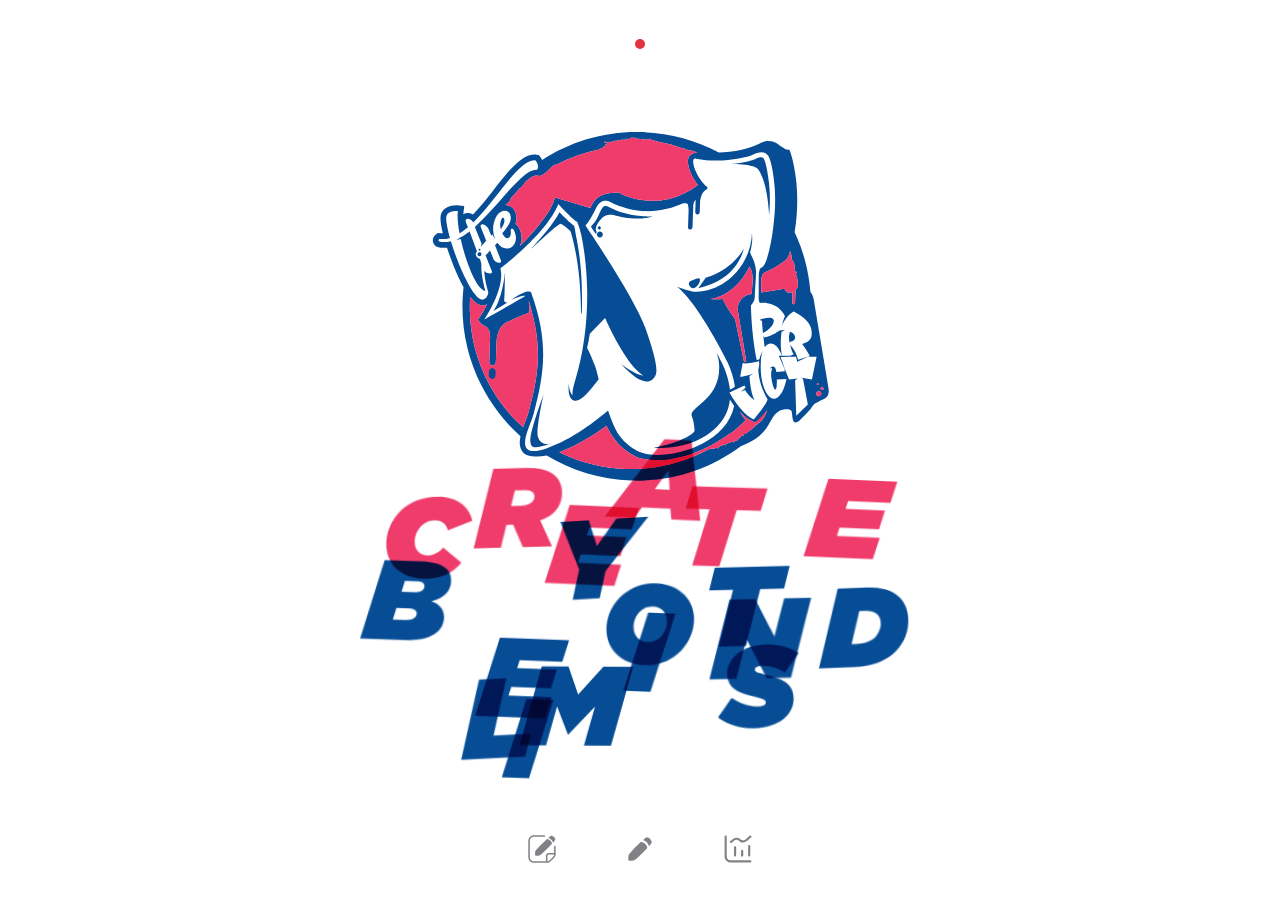
==== commit fe6fad12: "v1.8: import many orders at once from Notes - New Import button on the Paint queue. Paste a list fro" ====
--- a/index.html
+++ b/index.html
@@ -385,6 +385,35 @@
 .paste-row{display:flex;gap:8px}
 .paste-row .inp{flex:1;min-width:0;padding-block:8px;font-size:13px}
 
+/* ---------- import from Notes ---------- */
+.head-r{display:flex;align-items:center;gap:12px}
+.mini.imp-btn{display:inline-flex;align-items:center;gap:6px}
+.mini.imp-btn svg{width:14px;height:14px;stroke:currentColor;fill:none;stroke-width:2.2;stroke-linecap:round;stroke-linejoin:round}
+dialog.import{width:min(760px,calc(100% - 24px));overflow:auto}
+.import .set-actions{position:sticky;bottom:0;background:var(--surface);padding:12px 0 4px;margin-top:-4px;box-shadow:0 -10px 14px -8px rgba(255,255,255,.95)}
+.imp-help{margin:0;font-size:12.5px;color:var(--muted)}
+.imp-help code{font-family:inherit;font-size:12px;background:var(--soft);padding:1px 6px;border-radius:6px;color:var(--text);overflow-wrap:anywhere}
+.imp-text{min-height:150px;font-size:13px;line-height:1.55}
+.imp-row{display:flex;flex-wrap:wrap;gap:10px;align-items:center;justify-content:space-between}
+.imp-row .lbl{margin-right:6px}
+.file-btn{position:relative;overflow:hidden;display:inline-flex;align-items:center}
+.file-btn input{position:absolute;inset:0;opacity:0;cursor:pointer}
+.imp-sum{margin:0;font-size:13px;display:flex;flex-wrap:wrap;gap:4px 14px}
+.imp-sum b{font-weight:700}
+.imp-sum .bad{color:var(--pink-text)}
+.imp-sum .dim{color:var(--muted)}
+.imp-list{list-style:none;margin:0;padding:0;max-height:min(40vh,340px);overflow:auto;border:1px solid var(--line);border-radius:12px;overscroll-behavior:contain}
+.imp-list:empty{display:none}
+.imp-list li{display:grid;grid-template-columns:30px minmax(0,1fr) auto;gap:4px 10px;align-items:center;padding:8px 12px;border-top:1px solid var(--line);font-size:12.5px;line-height:1.4}
+.imp-list li:first-child{border-top:0}
+.imp-n{color:var(--faint);font-variant-numeric:tabular-nums}
+.imp-main{min-width:0;overflow-wrap:anywhere}
+.imp-main b{font-weight:600}
+.imp-main span{color:var(--muted)}
+.imp-main em{font-style:normal;color:var(--pink-text);font-weight:500}
+.imp-list li.bad{background:var(--pink-soft)}
+.imp-list li.skip .imp-main{opacity:.55}
+
 @media (prefers-reduced-motion: reduce){
   *,*::before,*::after{animation-duration:.001ms!important;animation-iteration-count:1!important;transition-duration:.001ms!important;transition-delay:0s!important;animation-delay:0s!important}
 }
@@ -411,7 +440,10 @@
   <section class="view" id="v-queue" data-view="queue" aria-labelledby="queueTitle" hidden>
     <div class="view-head">
       <h2 class="ttl" id="queueTitle">Paint queue</h2>
-      <span class="today" id="today"></span>
+      <div class="head-r">
+        <span class="today" id="today"></span>
+        <button class="mini imp-btn" type="button" data-open-import><svg viewBox="0 0 24 24" aria-hidden="true"><path d="M12 4v11M7.5 10.5 12 15l4.5-4.5M5 19h14"/></svg>Import</button>
+      </div>
     </div>
     <div class="stats" aria-label="Quick look">
       <div class="stat">
@@ -596,6 +628,33 @@
   </form>
 </dialog>
 
+<dialog class="settings import" id="importDlg" aria-labelledby="impTitle">
+  <form class="set-in" id="impForm" method="dialog" novalidate>
+    <div class="set-head">
+      <h2 class="ttl" id="impTitle">Import orders</h2>
+      <button class="icon-btn" type="button" id="closeImport" aria-label="Close"><svg viewBox="0 0 24 24"><path d="M6 6l12 12M18 6 6 18"/></svg></button>
+    </div>
+    <p class="imp-help">Paste your list from Notes, one order per line, as many lines as you like: <code>body - qty - name - phone - deadline</code>. For example <code>Avante Mk.III - 2 - Raka - 0812 3456 7890 - 20 Nov</code>. Anything after the deadline goes into the order details.</p>
+    <label class="sr" for="impText">Orders to import</label>
+    <textarea class="inp imp-text" id="impText" spellcheck="false" autocomplete="off" placeholder="Avante Mk.III - 2 - Raka - 0812 3456 7890 - 20 Nov&#10;Beak Spider - 1 - Sinta - 0813 1111 2222 - 18/11&#10;Mach Frame - 3 - Om Bill - 0857 0000 1111 - 2026-11-30"></textarea>
+    <div class="imp-row">
+      <span class="mini file-btn">Open a .txt file<input type="file" id="impFile" accept=".txt,text/plain" aria-label="Open a text file"></span>
+      <div><span class="lbl" id="impAsLbl">Import as</span>
+        <div class="seg" role="group" aria-labelledby="impAsLbl">
+          <button type="button" data-imp-as="done" aria-pressed="true">Done</button>
+          <button type="button" data-imp-as="todo" aria-pressed="false">In queue</button>
+        </div>
+      </div>
+    </div>
+    <p class="imp-sum" id="impSum" aria-live="polite"></p>
+    <ol class="imp-list" id="impList"></ol>
+    <div class="set-actions">
+      <button class="btn-main" type="button" id="impGo" disabled>Import</button>
+      <button class="btn-ghost" type="button" id="impCancel">Cancel</button>
+    </div>
+  </form>
+</dialog>
+
 <div class="toast" id="toast" role="status" aria-live="polite"></div>
 <div class="update-bar" id="updateBar" role="status" hidden><span>A new version is ready.</span><button type="button" id="updateNow">Update</button></div>
 
@@ -674,7 +733,7 @@
 class SyncError extends Error { constructor(code) { super(code); this.code = code; } }
 // Normal route is fetch. If the browser blocks it (CORS, extensions, some networks),
 // fall back to a script-tag request, which Apps Script answers as JSONP.
-const APP_VERSION = '1.7';
+const APP_VERSION = '1.8';
 const lastDetail = { fetch: '', backup: '', proxy: '' };
 let transport = lsGet('wpos-transport', 'fetch') === 'jsonp' ? 'jsonp' : 'fetch';
 function jsonp(params) {
@@ -769,7 +828,7 @@
   flushing = true; updateSyncUI();
   try {
     while (queue.length) {
-      let batch = queue.slice(0, transport === 'jsonp' ? 12 : 50);
+      let batch = queue.slice(0, transport === 'jsonp' ? 12 : 15);
       if (transport === 'jsonp') while (batch.length > 1 && encodeURIComponent(JSON.stringify(batch)).length > 5500) batch = batch.slice(0, batch.length - 1);
       batch.forEach(q => inflight.add(q.seq));
       try {
@@ -992,8 +1051,8 @@
     empty.hidden = false;
     if (!all.length) {
       empty.innerHTML = configured()
-        ? `<span class="ttl">No orders yet</span><p>Add your first order and it shows up here.</p><button type="button" class="mini" data-go="order">New order</button>`
-        : `<span class="ttl">No orders yet</span><p>Connect your Google Sheet to load your orders, or add a new one.</p><div class="set-row"><button type="button" class="mini" data-open-settings>Connect Google Sheet</button><button type="button" class="mini plain" data-go="order">New order</button></div>`;
+        ? `<span class="ttl">No orders yet</span><p>Add your first order and it shows up here.</p><div class="set-row"><button type="button" class="mini" data-go="order">New order</button><button type="button" class="mini plain" data-open-import>Import from Notes</button></div>`
+        : `<span class="ttl">No orders yet</span><p>Connect your Google Sheet to load your orders, or add a new one.</p><div class="set-row"><button type="button" class="mini" data-open-settings>Connect Google Sheet</button><button type="button" class="mini plain" data-go="order">New order</button><button type="button" class="mini plain" data-open-import>Import from Notes</button></div>`;
     } else empty.innerHTML = `<span class="ttl">Nothing here</span><p>Try another filter or clear the search.</p>`;
   }
 }
@@ -1250,7 +1309,7 @@
   const g = e.target.closest('[data-go]'); if (g) go(g.dataset.go);
 });
 document.addEventListener('keydown', e => {
-  if (e.key !== 'Escape' || $('#settings').open) return;
+  if (e.key !== 'Escape' || $('#settings').open || $('#importDlg').open) return;
   const typing = e.target && /^(INPUT|TEXTAREA|SELECT)$/.test(e.target.tagName);
   if (state.confirmId) { state.confirmId = null; renderList(); }
   else if (state.editingId && current === 'order') { resetForm(); go('queue'); }
@@ -1386,6 +1445,148 @@
   } catch (e) { toast('That setup link is not valid. Copy it again from the other device.'); }
 }
 
+/* ================= import a list of orders (pasted from Notes, or a .txt file) ================= */
+// Each line is one order: body - qty - name - phone - deadline. Fields are recognised by what they look like
+// (a date, a phone number, a small number), so a missing or swapped field still works; body comes before name.
+const MON = { jan: 0, januari: 0, january: 0, feb: 1, februari: 1, february: 1, mar: 2, maret: 2, march: 2, apr: 3, april: 3,
+  mei: 4, may: 4, jun: 5, juni: 5, june: 5, jul: 6, juli: 6, july: 6, agu: 7, agt: 7, agus: 7, agustus: 7, aug: 7, august: 7,
+  sep: 8, sept: 8, september: 8, okt: 9, oct: 9, oktober: 9, october: 9, nov: 10, nop: 10, nopember: 10, november: 10,
+  des: 11, dec: 11, desember: 11, december: 11 };
+function looseDate(raw) {
+  let s = String(raw).toLowerCase().replace(/[,.]/g, ' ').replace(/\s+/g, ' ').trim();
+  s = s.replace(/^(?:deadline|dl|tgl|tanggal|due)\s*:?\s*/, '').replace(/^(?:sen|sel|rab|kam|jum|sab|min|mon|tue|wed|thu|fri|sat|sun)[a-z']*\s+/, '');
+  let y = null, mo = null, d = null, m;
+  if ((m = /^(\d{4})\/(\d{1,2})\/(\d{1,2})$/.exec(s))) { y = +m[1]; mo = +m[2] - 1; d = +m[3]; }
+  else if ((m = /^(\d{1,2})\/(\d{1,2})(?:\/(\d{2}|\d{4}))?$/.exec(s))) { d = +m[1]; mo = +m[2] - 1; y = m[3] ? +m[3] : null; }
+  else if ((m = /^(\d{1,2}) ?([a-z]+)(?: (\d{2}|\d{4}))?$/.exec(s))) { d = +m[1]; mo = MON[m[2]] ?? MON[m[2].slice(0, 3)]; y = m[3] ? +m[3] : null; }
+  else if ((m = /^([a-z]+) (\d{1,2})(?: (\d{4}))?$/.exec(s))) { mo = MON[m[1]] ?? MON[m[1].slice(0, 3)]; d = +m[2]; y = m[3] ? +m[3] : null; }
+  else return null;
+  if (mo == null || mo < 0 || mo > 11 || !d) return null;
+  if (y != null && y < 100) y += 2000;
+  const t = todayDate();
+  let dt = new Date(y ?? t.getFullYear(), mo, d);
+  if (dt.getMonth() !== mo || dt.getDate() !== d) return null;
+  if (y == null && dayDiff(dt, t) > 183) dt = new Date(t.getFullYear() - 1, mo, d);   // no year: the nearest one
+  return isoDate(dt);
+}
+const phoneLike = s => /^[+\d][\d\s().-]*$/.test(s) && s.replace(/\D/g, '').length >= 8 && s.replace(/\D/g, '').length <= 15;
+const qtyOf = s => { const m = /^(?:qty\s*:?\s*|x\s*)?(\d{1,3})\s*(?:x|pcs?|body|bodies|unit|buah|bh)?$/i.exec(s); return m && +m[1] >= 1 ? +m[1] : null; };
+function parseLine(line) {
+  let s = line.replace(/ /g, ' ').trim()
+    .replace(/^(?:[-–—•◦▪●○*·✓✔☐☑✅]+\s+|\d{1,3}[.)]\s+)/, '');                // bullets and numbering from Notes
+  if (!s) return null;
+  s = s.replace(/\b(\d{4})-(\d{1,2})-(\d{1,2})\b/g, '$1/$2/$3').replace(/\b(\d{1,2})-(\d{1,2})-(\d{2,4})\b/g, '$1/$2/$3')
+       .replace(/(^|[^\d/])(\+?\d{3,5}(?:-\d{3,5}){1,3})(?![\d/])/g, (a, pre, num) => pre + num.replace(/-/g, ' '));   // 0812-3456-7890
+  const sep = /\s[-–—]\s/.test(s) ? /\s+[-–—]\s+/ : /[|\t;]/.test(s) ? /\s*[|\t;]\s*/ : /,/.test(s) ? /\s*,\s*/ : /\s*[-–—]\s*/;
+  const parts = s.split(sep).map(x => x.trim()).filter(Boolean);
+  const o = { body: '', qty: null, name: '', phone: '', deadline: '', details: '' };
+  const rest = [];
+  parts.forEach(p => {
+    if (!o.deadline) { const d = looseDate(p); if (d) { o.deadline = d; return; } }
+    if (!o.phone && phoneLike(p)) { o.phone = p.replace(/\s+/g, ' ').slice(0, 24); return; }
+    if (o.qty == null) { const q = qtyOf(p); if (q != null) { o.qty = Math.min(999, q); return; } }
+    rest.push(p);
+  });
+  o.body = (rest[0] || '').slice(0, 80);
+  o.name = (rest[1] || '').slice(0, 60);
+  o.details = rest.slice(2).join(' - ').slice(0, 1000);
+  const looksLikeOrder = o.deadline || o.phone || o.qty != null;
+  if (!looksLikeOrder) return { skip: true, why: 'not an order', o };                 // headings and notes
+  o.qty = o.qty || 1;
+  const miss = [];
+  if (!o.body) miss.push('body');
+  if (!o.name && !o.phone) miss.push('name or phone');
+  if (!o.deadline) miss.push('deadline');
+  return { o, why: miss.length ? 'missing ' + miss.join(', ') : '' };
+}
+const dupKey = o => [String(o.body).trim().toLowerCase(), o.qty, o.deadline, String(o.phone || '').replace(/\D/g, '') || String(o.name).trim().toLowerCase()].join('|');
+const imp = { as: 'done', rows: [] };
+function parseImport() {
+  const seen = new Set([...state.orders.values()].map(dupKey)), inList = new Set();
+  imp.rows = [];
+  $('#impText').value.split(/\r?\n/).forEach((line, i) => {
+    const r = parseLine(line);
+    if (!r) return;
+    r.n = i + 1;
+    if (!r.skip && !r.why) {
+      const k = dupKey(r.o);
+      if (seen.has(k)) { r.skip = true; r.why = 'already in the POS'; }
+      else if (inList.has(k)) { r.skip = true; r.why = 'twice in this list'; }
+      else inList.add(k);
+    }
+    imp.rows.push(r);
+  });
+  renderImport();
+}
+function renderImport() {
+  const ok = imp.rows.filter(r => !r.skip && !r.why), bad = imp.rows.filter(r => !r.skip && r.why), skip = imp.rows.filter(r => r.skip);
+  const t = todayDate();
+  $('#impList').innerHTML = imp.rows.map(r => {
+    const o = r.o, d = parseDate(o.deadline);
+    const cls = r.skip ? 'skip' : r.why ? 'bad' : '';
+    const chip = r.skip ? `<span class="chip ok">${esc(r.why === 'not an order' ? 'Skipped' : 'Double')}</span>` : r.why ? `<span class="chip late">Fix</span>` : `<span class="chip done">Ready</span>`;
+    const bits = [o.name && esc(o.name), o.phone && esc(o.phone), d && fmtDate(d)].filter(Boolean).join(' · ');
+    return `<li class="${cls}"><span class="imp-n">${r.n}</span><span class="imp-main"><b>${esc(o.body || '(no body)')}</b>${r.why === 'not an order' ? '' : ' ×' + (o.qty || 1)}${bits ? ` <span>· ${bits}</span>` : ''}${r.why && !r.skip ? `<br><em>${esc(r.why)}</em>` : r.skip && r.why !== 'not an order' ? `<br><span>${r.why === 'twice in this list' ? 'same order is already higher up in this list' : 'already in the POS'}, will not be added twice</span>` : ''}</span>${chip}</li>`;
+  }).join('');
+  const parts = [];
+  if (ok.length) parts.push(`<b>${ok.length} ${ok.length === 1 ? 'order' : 'orders'} ready</b>`);
+  if (bad.length) parts.push(`<span class="bad">${bad.length} ${bad.length === 1 ? 'line needs' : 'lines need'} fixing (edit the text above)</span>`);
+  if (skip.length) parts.push(`<span class="dim">${skip.length} skipped</span>`);
+  $('#impSum').innerHTML = imp.rows.length ? parts.join('') : '';
+  const go = $('#impGo');
+  go.disabled = !ok.length;
+  go.textContent = ok.length ? `Import ${ok.length} ${ok.length === 1 ? 'order' : 'orders'} as ${imp.as === 'done' ? 'done' : 'in queue'}` : 'Import';
+}
+const impDlg = $('#importDlg');
+function openImport() {
+  parseImport();
+  if (typeof impDlg.showModal === 'function') impDlg.showModal(); else impDlg.setAttribute('open', '');
+}
+function closeImport() { if (typeof impDlg.close === 'function') impDlg.close(); else impDlg.removeAttribute('open'); }
+document.addEventListener('click', e => { if (e.target.closest('[data-open-import]')) openImport(); });
+$('#closeImport').addEventListener('click', closeImport);
+$('#impCancel').addEventListener('click', closeImport);
+impDlg.addEventListener('click', e => { if (e.target === impDlg) closeImport(); });
+let impTimer = 0;
+$('#impText').addEventListener('input', () => { clearTimeout(impTimer); impTimer = setTimeout(parseImport, 150); });
+$('#impFile').addEventListener('change', async e => {
+  const f = e.target.files && e.target.files[0]; if (!f) return;
+  try { const txt = await f.text(); const ta = $('#impText'); ta.value = (ta.value.trim() ? ta.value.replace(/\s+$/, '') + '\n' : '') + txt; parseImport(); }
+  catch (err) { toast('Could not read that file.'); }
+  e.target.value = '';
+});
+document.querySelectorAll('[data-imp-as]').forEach(b => b.addEventListener('click', () => {
+  imp.as = b.dataset.impAs;
+  document.querySelectorAll('[data-imp-as]').forEach(x => x.setAttribute('aria-pressed', String(x === b)));
+  renderImport();
+}));
+$('#impGo').addEventListener('click', () => {
+  const ok = imp.rows.filter(r => !r.skip && !r.why);
+  if (!ok.length) return;
+  const done = imp.as === 'done', now = new Date();
+  ok.forEach(r => {
+    const d = parseDate(r.o.deadline);
+    const at = d && new Date(d.getFullYear(), d.getMonth(), d.getDate(), 12) < now ? new Date(d.getFullYear(), d.getMonth(), d.getDate(), 12) : now;
+    const o = norm(newId(), { ...r.o, done, doneAt: done ? at.toISOString() : null, createdAt: now.toISOString() });
+    o.updatedAt = now.toISOString();
+    state.orders.set(o.id, o);
+    queue.push({ seq: ++seqN, id: o.id, action: 'upsert', order: toDoc(o) });
+  });
+  saveOrders();
+  lsSet(LS.queue, queue);
+  $('#impText').value = '';
+  imp.rows = [];
+  renderImport();
+  closeImport();
+  state.filter = done ? 'done' : 'todo';
+  document.querySelectorAll('.filters .pill').forEach(x => x.setAttribute('aria-pressed', String(x.dataset.filter === state.filter)));
+  renderAll();
+  updateSyncUI();
+  toast(`${ok.length} ${ok.length === 1 ? 'order' : 'orders'} imported${configured() ? '. Uploading to the Google Sheet…' : '.'}`);
+  if (current !== 'queue') go('queue');
+  flush();
+});
+
 /* ================= toast ================= */
 let toastTimer = null;
 function toast(msg) {
